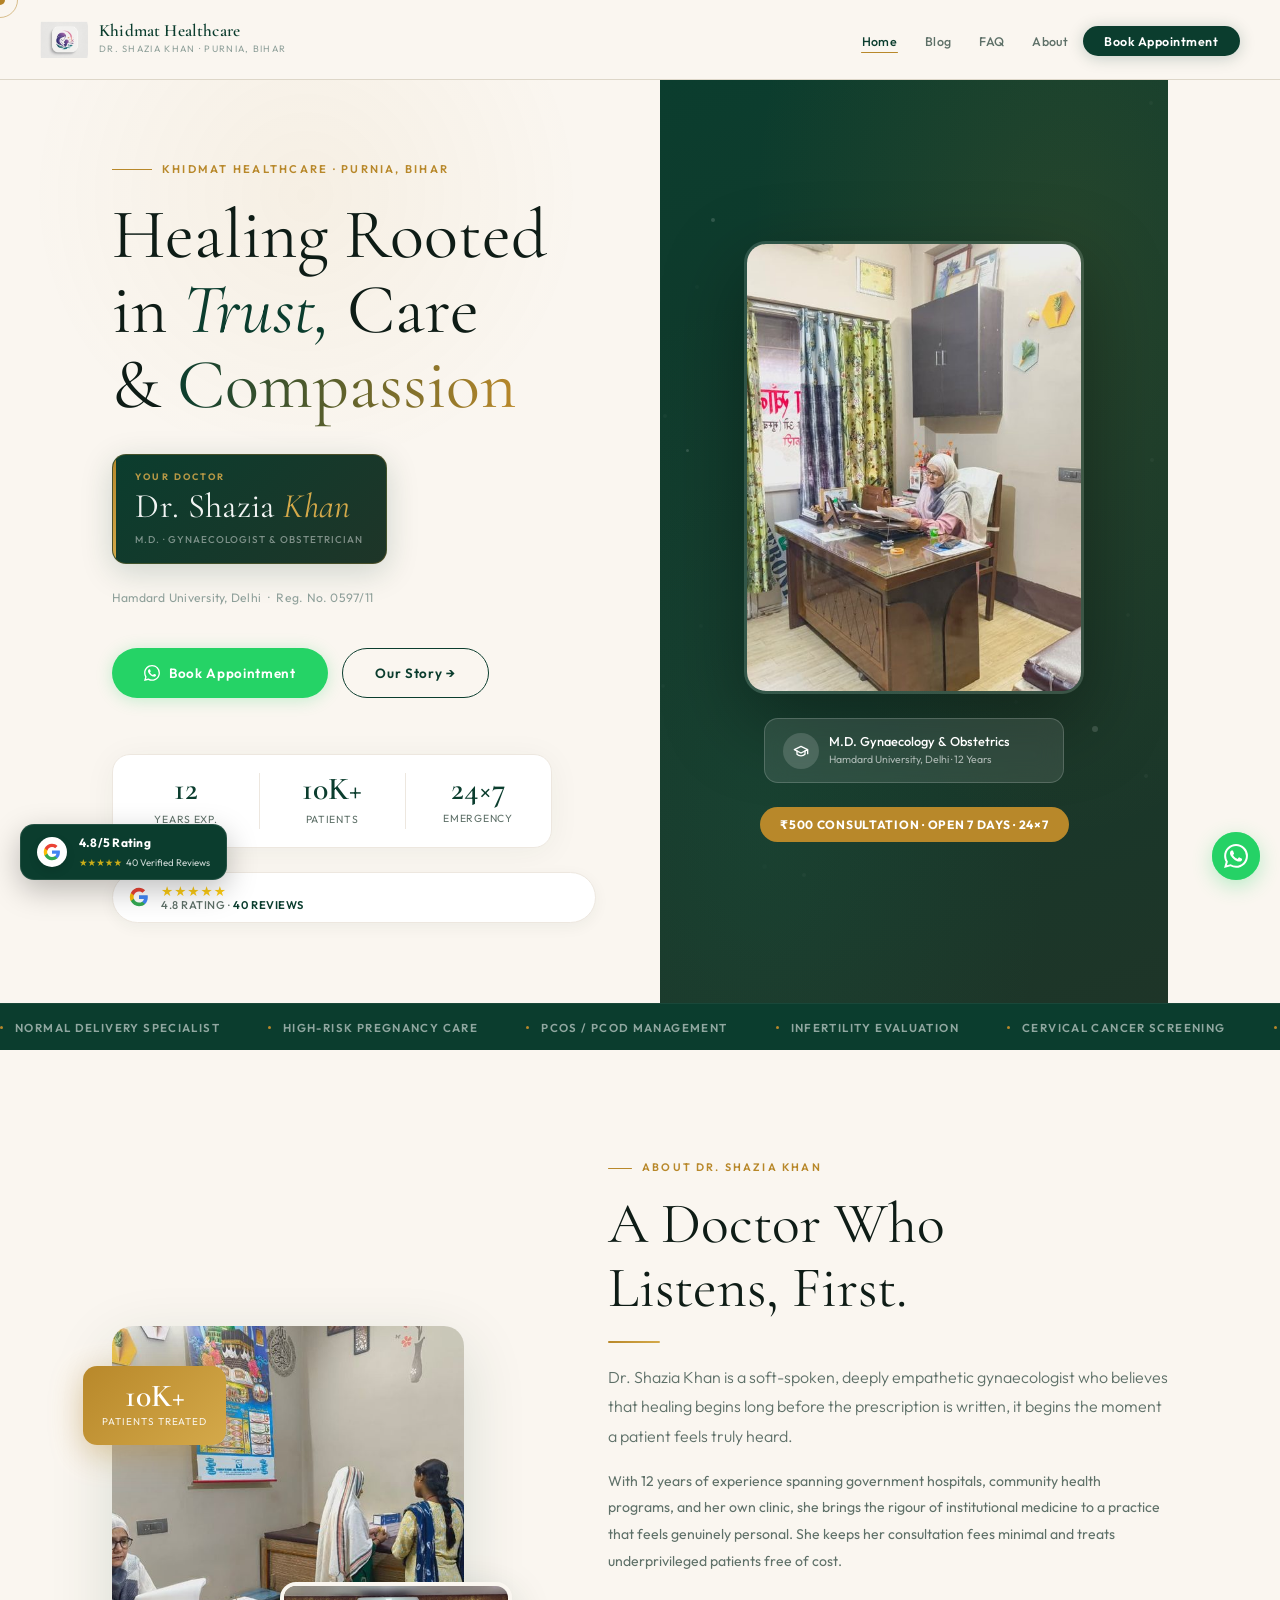
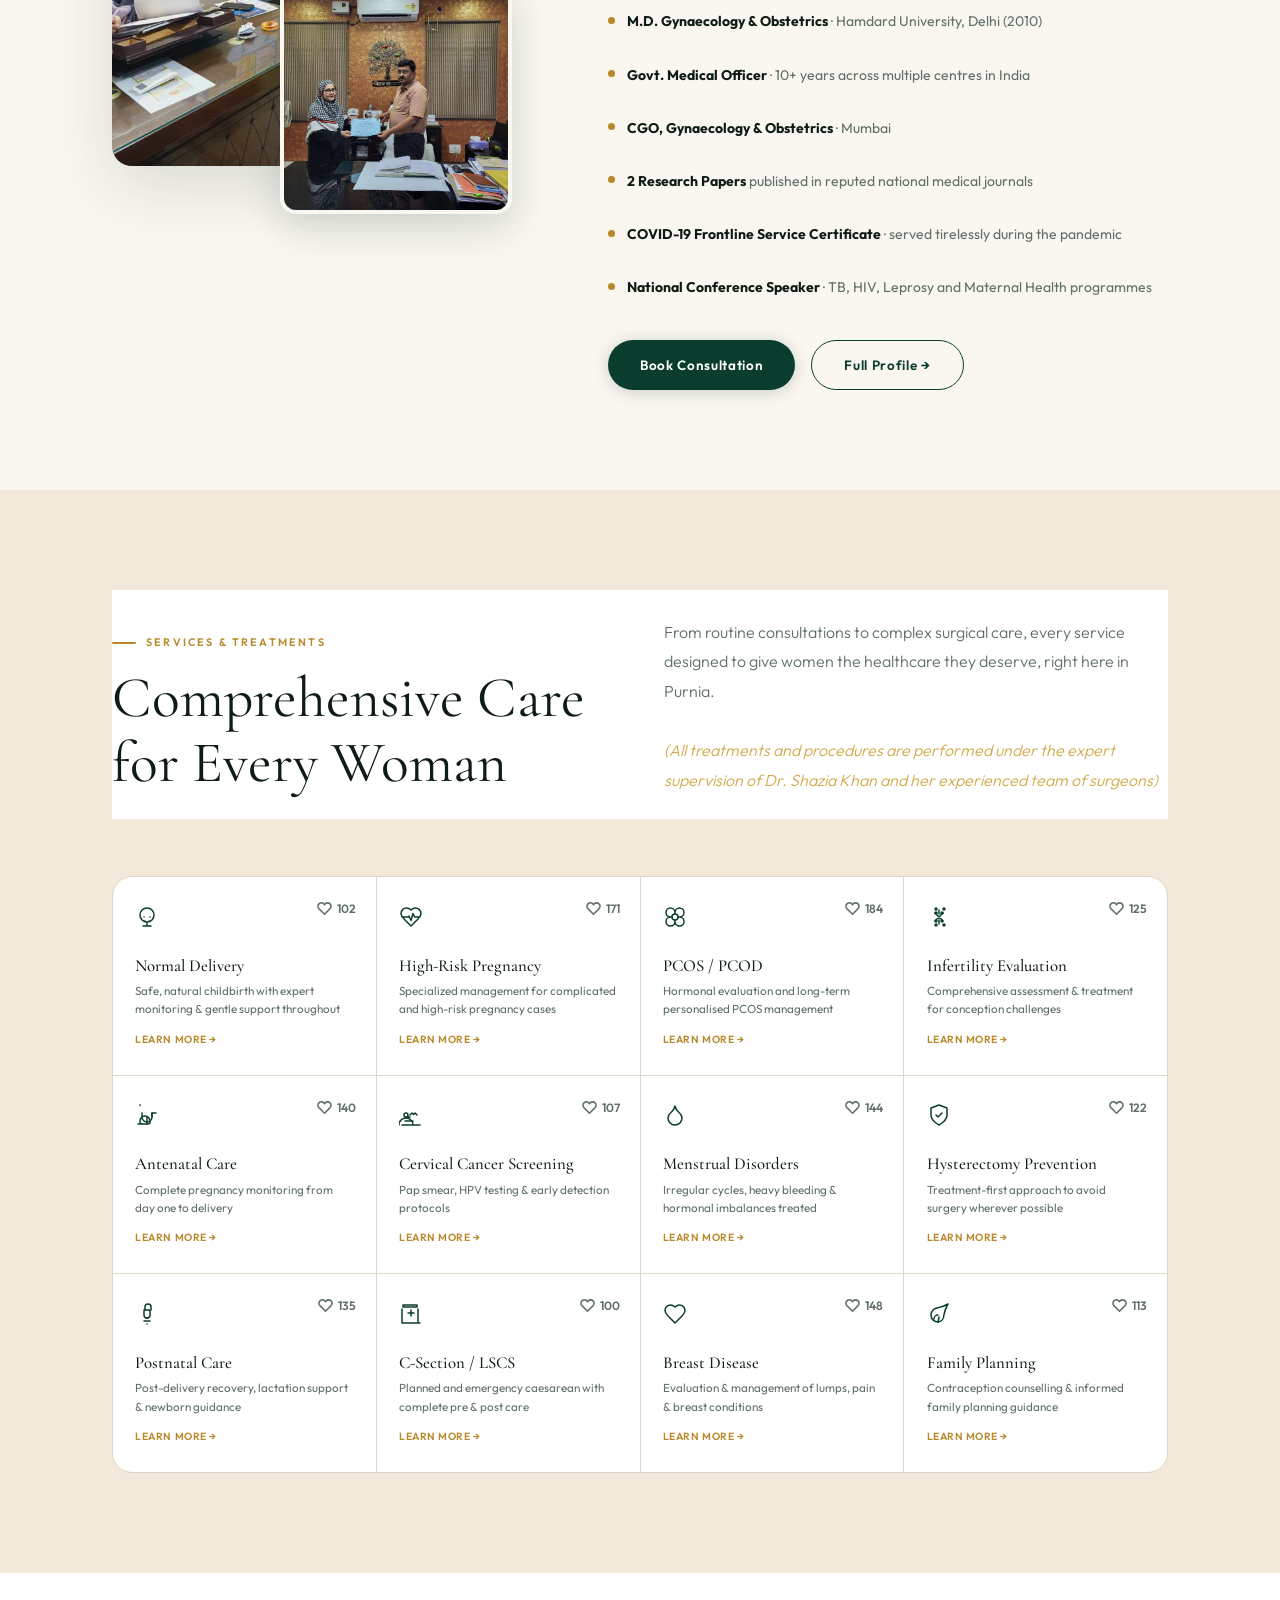
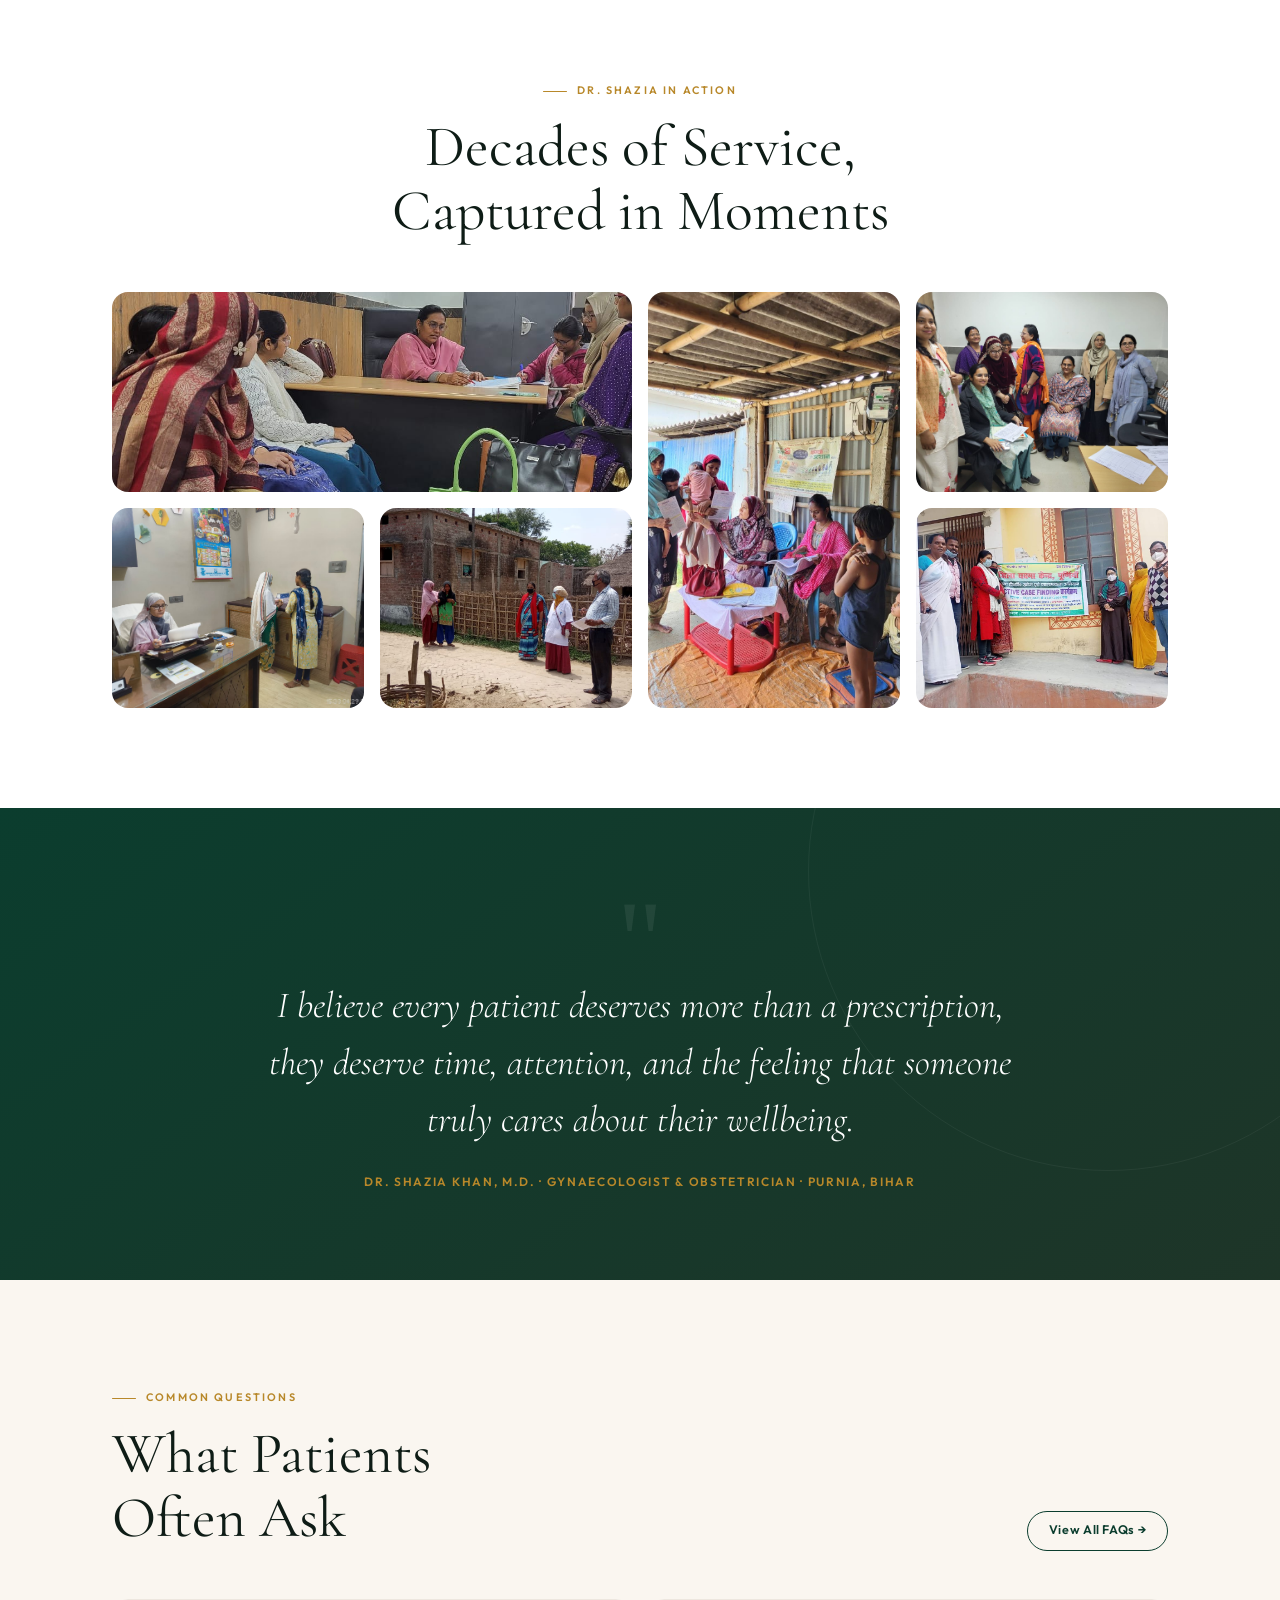
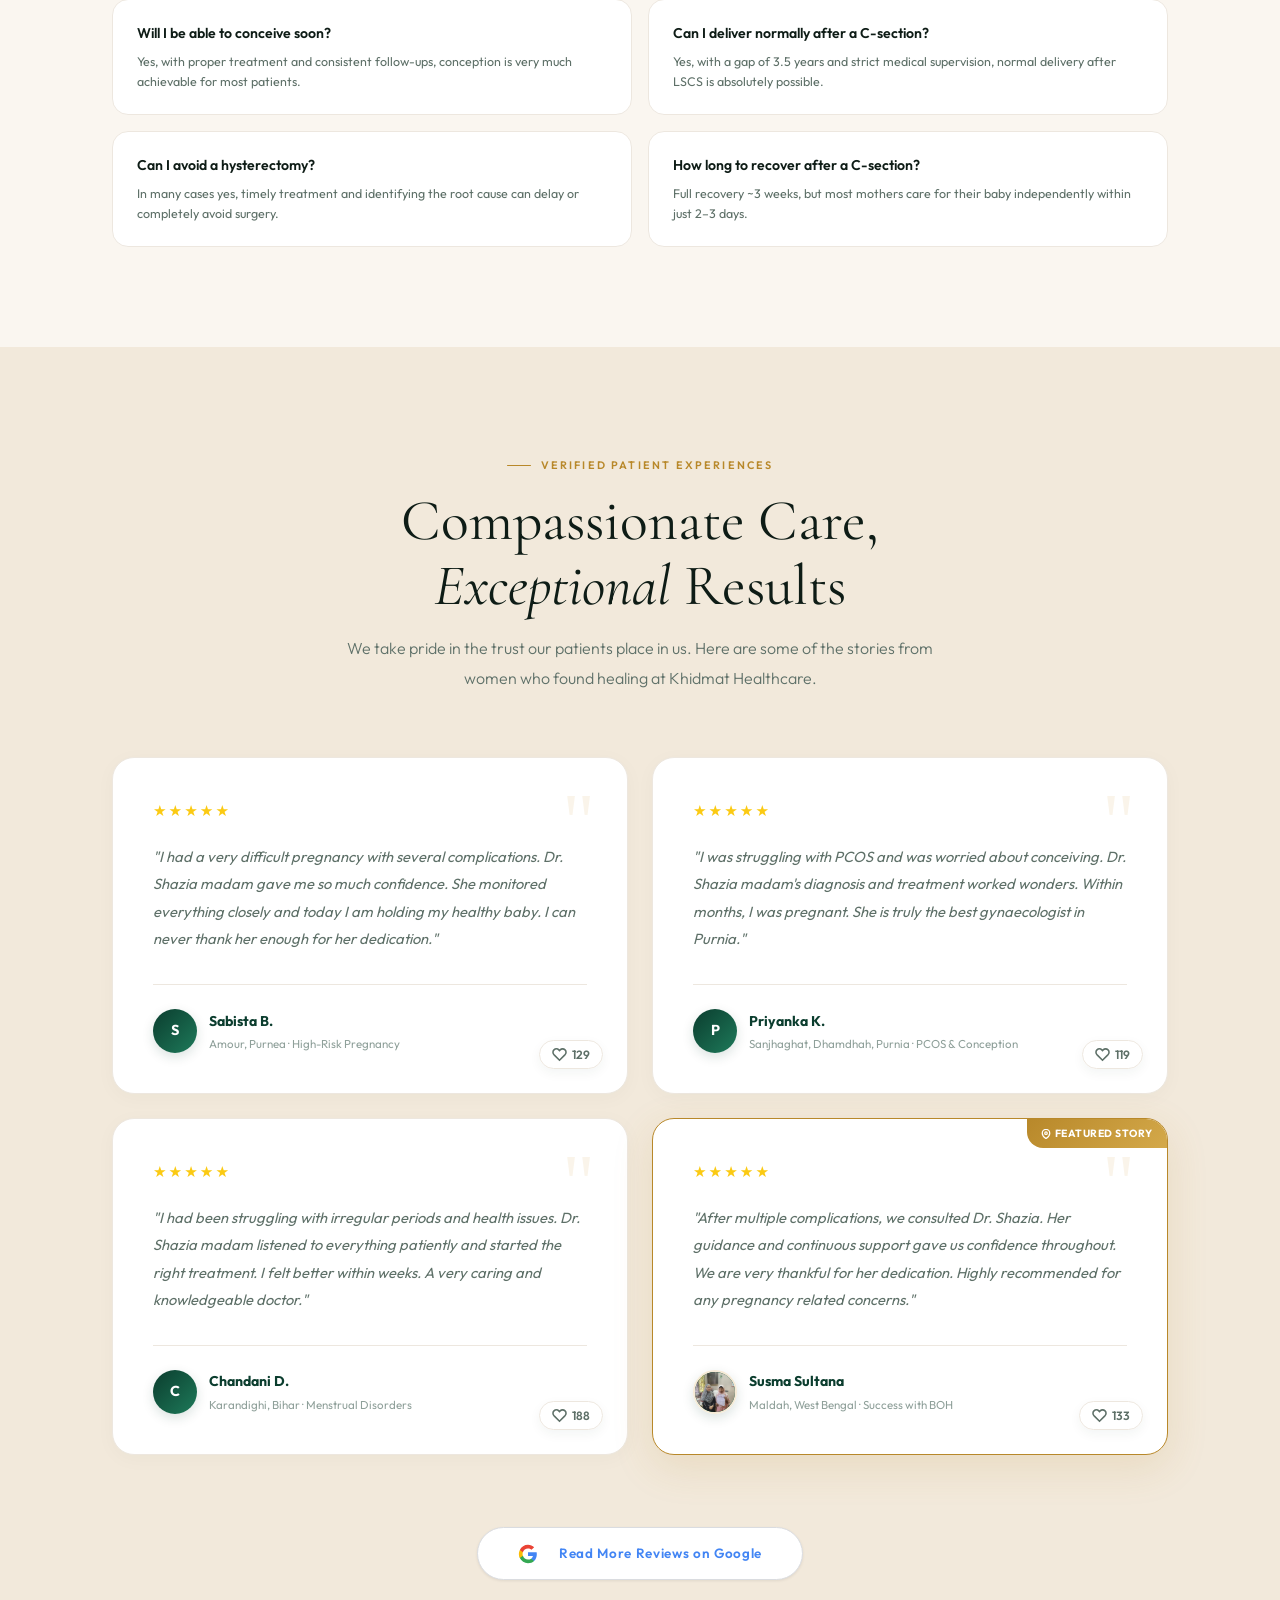
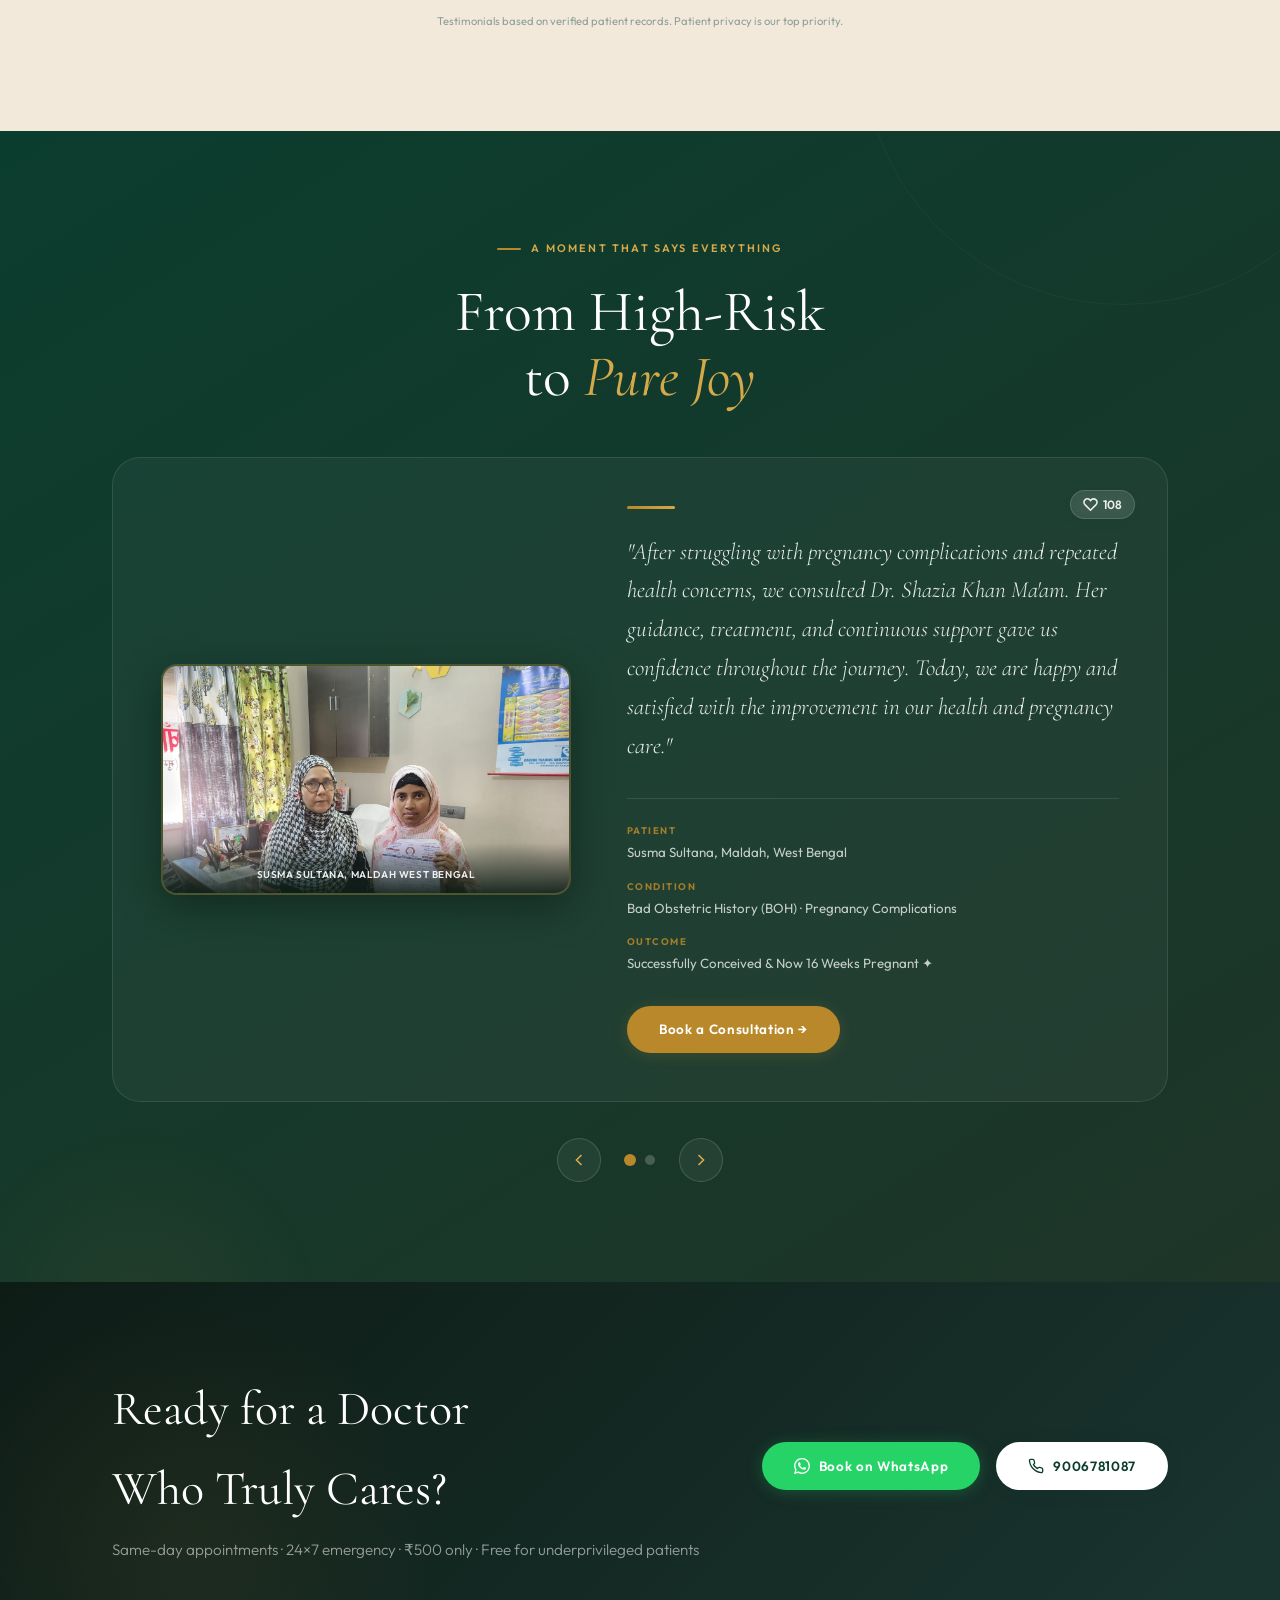
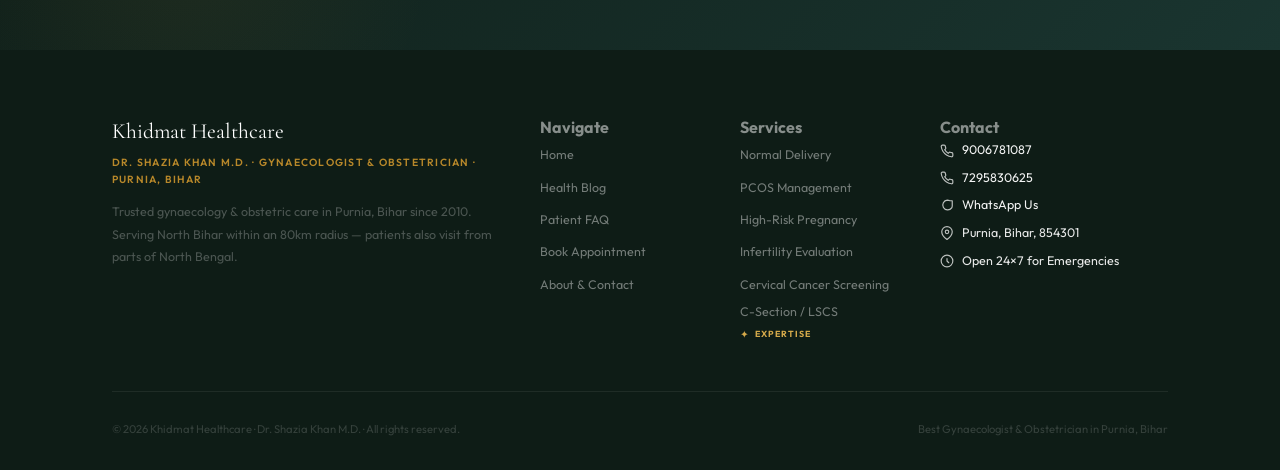
==== index.html @ 71b4266a "Bust cache: increment CSS/JS versions to v14/v5" ====
<!DOCTYPE html>
<html lang="en">
<head>
<!-- DEPLOY_TS: 2026-05-13_13:40 -->
<meta charset="UTF-8">
<meta name="viewport" content="width=device-width, initial-scale=1.0">

<!-- PRIMARY SEO -->
<title>Dr. Shazia Khan, Best Gynaecologist &amp; Obstetrician in Purnia, Bihar | Khidmat Healthcare</title>
<meta name="description" content="Dr. Shazia Khan M.D. is the top-rated Gynaecologist & Obstetrician in Purnia, serving patients across a 80km radius (Seemanchal, Katihar, Araria, Kishanganj, North Bengal). Expert in normal delivery, PCOS, high-risk pregnancy & infertility. ₹500 Consultation.">
<meta name="keywords" content="best gynaecologist Purnia, best gynaecologist in Purnia 80km radius, top gynaecologist near me, normal delivery doctor Purnia, obstetrician Purnia Bihar, PCOS doctor Purnia, high risk pregnancy doctor Bihar, Dr Shazia Khan, Khidmat Healthcare, gynaecologist Katihar, gynaecologist Araria, gynaecologist Kishanganj, gynaecologist North Bengal, gynaecologist Islampur, best maternity hospital Purnia">
<meta name="author" content="Dr. Shazia Khan, M.D.">
<meta name="robots" content="index, follow, max-snippet:-1, max-image-preview:large, max-video-preview:-1">
<meta name="language" content="English">
<meta name="revisit-after" content="7 days">
<meta name="theme-color" content="#0b3d2e">
<meta name="apple-mobile-web-app-capable" content="yes">
<meta name="apple-mobile-web-app-status-bar-style" content="black-translucent">
<meta name="geo.region" content="IN-BR">
<meta name="geo.placename" content="Purnea, Bihar, India">
<meta name="geo.position" content="25.7771;87.4753">
<meta name="ICBM" content="25.7771, 87.4753">

<!-- CANONICAL -->
<link rel="canonical" href="https://khidmat-clinic.vercel.app">

<!-- OPEN GRAPH -->
<meta property="og:type" content="website">
<meta property="og:url" content="https://khidmat-clinic.vercel.app">
<meta property="og:title" content="Dr. Shazia Khan, Best Gynaecologist in Purnia (Serving 80km Radius)">
<meta property="og:description" content="Trusted gynaecology & obstetric care in Purnia. Serving a 80km radius across Seemanchal and North Bengal. Expert in normal delivery, PCOS, high-risk pregnancy & infertility.">
<meta property="og:image" content="https://khidmat-clinic.vercel.app/assets/images/hero-doctor.jpeg">
<meta property="og:image:width" content="1200">
<meta property="og:image:height" content="630">
<meta property="og:image:alt" content="Dr. Shazia Khan, Gynaecologist at Khidmat Healthcare, Purnia Bihar">
<meta property="og:locale" content="en_IN">
<meta property="og:site_name" content="Khidmat Healthcare">

<!-- TWITTER CARD -->
<meta name="twitter:card" content="summary_large_image">
<meta name="twitter:title" content="Dr. Shazia Khan, Best Gynaecologist in Purnia (Serving 80km Radius)">
<meta name="twitter:description" content="Expert Gynaecologist &amp; Obstetrician serving Purnia &amp; West Bengal. Normal Delivery, PCOS, High-Risk Pregnancy &amp; Infertility. &#8377;500 only.">
<meta name="twitter:image" content="https://khidmat-clinic.vercel.app/assets/images/hero-doctor.jpeg">

<!-- SCHEMA MARKUP -->
<script type="application/ld+json">
{
  "@context": "https://schema.org",
  "@type": "Physician",
  "@id": "https://khidmat-clinic.vercel.app/#physician",
  "name": "Dr. Shazia Khan",
  "alternateName": "Khidmat Healthcare",
  "description": "Dr. Shazia Khan is a Gynaecologist and Obstetrician based in Purnia, Bihar with 12 years of experience. Specialist in normal delivery, PCOS, high-risk pregnancy, and infertility evaluation serving the Bihar region.",
  "url": "https://khidmat-clinic.vercel.app",
  "telephone": "+919006781087",
  "email": "shaziakhan.md@gmail.com",
  "image": "https://khidmat-clinic.vercel.app/dr-shazia-khan.jpg",
  "priceRange": "₹500",
  "currenciesAccepted": "INR",
  "paymentAccepted": "Cash",
  "openingHours": "Mo-Su 00:00-24:00",
  "medicalSpecialty": ["Obstetrics and Gynecology", "Maternal-Fetal Medicine"],
  "availableService": [
    {
      "@type": "MedicalService",
      "name": "Normal Delivery",
      "url": "https://khidmat-clinic.vercel.app/#svc-normal",
      "description": "Expert normal delivery services with high success rate and VBAC options."
    },
    {
      "@type": "MedicalService",
      "name": "High-Risk Pregnancy",
      "url": "https://khidmat-clinic.vercel.app/#svc-high-risk",
      "description": "Specialized management for hypertension, diabetes, and multiple pregnancies."
    },
    {
      "@type": "MedicalService",
      "name": "PCOS Management",
      "url": "https://khidmat-clinic.vercel.app/#svc-pcos",
      "description": "Hormonal evaluation and treatment for PCOS and PCOD."
    },
    {
      "@type": "MedicalService",
      "name": "Infertility Evaluation",
      "url": "https://khidmat-clinic.vercel.app/#svc-infertility",
      "description": "Diagnostic workup and follicular study for couples experiencing infertility."
    },
    {
      "@type": "MedicalService",
      "name": "Antenatal Care",
      "url": "https://khidmat-clinic.vercel.app/#svc-antenatal",
      "description": "Comprehensive pregnancy monitoring and screenings."
    },
    {
      "@type": "MedicalService",
      "name": "Cervical Cancer Screening",
      "url": "https://khidmat-clinic.vercel.app/#svc-cancer",
      "description": "Pap smear and HPV testing for early cancer detection."
    }
  ],
  "address": {
    "@type": "PostalAddress",
    "streetAddress": "Shiv Mandir Road, Line Bazar",
    "addressLocality": "Purnea",
    "addressRegion": "Bihar",
    "postalCode": "854301",
    "addressCountry": "IN"
  },
  "geo": {
    "@type": "GeoCoordinates",
    "latitude": "25.7771",
    "longitude": "87.4753"
  },
  "hasMap": "https://maps.app.goo.gl/JFm4qYXt7JNYdgiG6",
  "areaServed": {
    "@type": "GeoCircle",
    "geoMidpoint": {"@type":"GeoCoordinates","latitude":"25.7771","longitude":"87.4753"},
    "geoRadius": "80000"
  },
  "alumniOf": {
    "@type": "CollegeOrUniversity",
    "name": "Hamdard University",
    "address": {"@type":"PostalAddress","addressLocality":"Delhi","addressCountry":"IN"}
  },
  "knowsAbout": ["Gynaecology","Obstetrics","PCOS","Infertility","High-Risk Pregnancy","Normal Delivery","Menstrual Disorders"],
  "hasCredential": {
    "@type": "EducationalOccupationalCredential",
    "credentialCategory": "degree",
    "name": "M.D. Gynaecology & Obstetrics",
    "recognizedBy": {"@type":"Organization","name":"Hamdard University, Delhi"}
  },
  "sameAs": []
}
</script>

<!-- ═══ SCHEMA, LOCAL BUSINESS ═══ -->
<script type="application/ld+json">
{
  "@context": "https://schema.org",
  "@type": "MedicalClinic",
  "name": "Khidmat Healthcare",
  "url": "https://khidmat-clinic.vercel.app",
  "telephone": "+919006781087",
  "address": {
    "@type": "PostalAddress",
    "streetAddress": "Shiv Mandir Road, Line Bazar",
    "addressLocality": "Purnea",
    "addressRegion": "Bihar",
    "postalCode": "854301",
    "addressCountry": "IN"
  },
  "openingHoursSpecification": [{
    "@type": "OpeningHoursSpecification",
    "dayOfWeek": ["Monday","Tuesday","Wednesday","Thursday","Friday","Saturday","Sunday"],
    "opens": "00:00",
    "closes": "23:59"
  }],
  "priceRange": "₹500",
  "medicalSpecialty": "Obstetrics and Gynecology",
  "availableLanguage": ["Hindi","Urdu","English"]
}
</script>

<!-- ═══ SCHEMA, FAQ ═══ -->
<script type="application/ld+json">
{
  "@context": "https://schema.org",
  "@type": "FAQPage",
  "mainEntity": [
    {"@type":"Question","name":"Will I be able to conceive soon?","acceptedAnswer":{"@type":"Answer","text":"Yes, with proper treatment and regular follow-ups, conception is very much possible. Most patients see positive results with the right diagnostic approach and treatment plan."}},
    {"@type":"Question","name":"Can I deliver normally after a C-section (LSCS) in Purnia?","acceptedAnswer":{"@type":"Answer","text":"Yes, VBAC is possible with a gap of at least 3.5 years and under strict medical supervision where emergency C-section facilities are available."}},
    {"@type":"Question","name":"Can I avoid a hysterectomy?","acceptedAnswer":{"@type":"Answer","text":"In many cases, yes. With timely treatment and root-cause identification, a hysterectomy can often be delayed or completely avoided."}},
    {"@type":"Question","name":"How long is recovery after a C-section?","acceptedAnswer":{"@type":"Answer","text":"Full recovery takes approximately 3 weeks. Most mothers can stand independently and care for their baby within 2-3 days of the procedure."}},
    {"@type":"Question","name":"What is the consultation fee at Khidmat Healthcare Purnia?","acceptedAnswer":{"@type":"Answer","text":"The consultation fee is ₹500. Dr. Shazia Khan also treats underprivileged patients free of cost."}}
  ]
}
</script>

<!-- ═══ SCHEMA, BREADCRUMB ═══ -->
<script type="application/ld+json">
{
  "@context": "https://schema.org",
  "@type": "BreadcrumbList",
  "itemListElement": [
    {"@type":"ListItem","position":1,"name":"Home","item":"https://khidmat-clinic.vercel.app"},
    {"@type":"ListItem","position":2,"name":"About Dr. Shazia Khan","item":"https://khidmat-clinic.vercel.app/about"},
    {"@type":"ListItem","position":3,"name":"Book Appointment","item":"https://khidmat-clinic.vercel.app/appointment"}
  ]
}
</script>

<link rel="preconnect" href="https://fonts.googleapis.com">
<link rel="preconnect" href="https://fonts.gstatic.com" crossorigin>
<link href="https://fonts.googleapis.com/css2?family=Cormorant+Garamond:ital,wght@0,300;0,400;0,500;0,600;0,700;1,300;1,400;1,500&family=Outfit:wght@300;400;500;600&display=swap" rel="stylesheet">

<link rel="stylesheet" href="assets/css/style.css?v=14">
</head>
<body>

<!-- CUSTOM CURSOR -->
<div class="cursor" id="cursor"></div>
<div class="cursor-ring" id="cursorRing"></div>
<div class="page-transition-overlay" id="overlay">
  <div class="transition-content">
    <img src="./assets/images/logo.jpeg" alt="Khidmat Healthcare" class="transition-logo">
    <div class="transition-loader"></div>
  </div>
</div>

<!-- WA FAB -->
<a href="https://wa.me/919006781087?text=Hello%20Dr.%20Shazia%2C%20I%20would%20like%20to%20book%20an%20appointment." target="_blank" class="wa-fab" aria-label="Book a Gynaecology appointment on WhatsApp with Dr. Shazia Khan">
<svg viewBox="0 0 24 24"><path d="M17.472 14.382c-.297-.149-1.758-.867-2.03-.967-.273-.099-.471-.148-.67.15-.197.297-.767.966-.94 1.164-.173.199-.347.223-.644.075-.297-.15-1.255-.463-2.39-1.475-.883-.788-1.48-1.761-1.653-2.059-.173-.297-.018-.458.13-.606.134-.133.298-.347.446-.52.149-.174.198-.298.298-.497.099-.198.05-.371-.025-.52-.075-.149-.669-1.612-.916-2.207-.242-.579-.487-.5-.669-.51-.173-.008-.371-.01-.57-.01-.198 0-.52.074-.792.372-.272.297-1.04 1.016-1.04 2.479 0 1.462 1.065 2.875 1.213 3.074.149.198 2.096 3.2 5.077 4.487.709.306 1.262.489 1.694.625.712.227 1.36.195 1.871.118.571-.085 1.758-.719 2.006-1.413.248-.694.248-1.289.173-1.413-.074-.124-.272-.198-.57-.347m-5.421 7.403h-.004a9.87 9.87 0 01-5.031-1.378l-.361-.214-3.741.982.998-3.648-.235-.374a9.86 9.86 0 01-1.51-5.26c.001-5.45 4.436-9.884 9.888-9.884 2.64 0 5.122 1.03 6.988 2.898a9.825 9.825 0 012.893 6.994c-.003 5.45-4.437 9.884-9.885 9.884m8.413-18.297A11.815 11.815 0 0012.05 0C5.495 0 .16 5.335.157 11.892c0 2.096.547 4.142 1.588 5.945L.057 24l6.305-1.654a11.882 11.882 0 005.683 1.448h.005c6.554 0 11.89-5.335 11.893-11.893a11.821 11.821 0 00-3.48-8.413z"/></svg>
</a>

<!-- NAV -->
<nav class="nav" id="nav" role="navigation" aria-label="Main navigation">
  <div class="nav-brand" onclick="go('home')" aria-label="Khidmat Healthcare Home, Best Gynaecologist in Purnia">
    <img src="./assets/images/logo.jpeg" alt="Khidmat Healthcare Logo, Dr. Shazia Khan Clinic Purnia" class="nav-logo-img">
    <div>
      <div class="nav-brand-main">Khidmat Healthcare</div>
      <div class="nav-brand-sub">Dr. Shazia Khan &middot; Purnia, Bihar</div>
    </div>
  </div>
  <ul class="nav-links" role="list">
    <li><a onclick="go('home')" id="nl-home" class="active" aria-current="page">Home</a></li>
    <li><a onclick="go('blogs')" id="nl-blogs">Blog</a></li>
    <li><a onclick="go('faq')" id="nl-faq">FAQ</a></li>
    <li><a onclick="go('contact')" id="nl-contact">About</a></li>
    <li><a onclick="go('appointment')" id="nl-appointment" class="nav-book">Book Appointment</a></li>
  </ul>
  <div class="nav-ham" onclick="toggleMob()" aria-label="Toggle mobile menu" role="button"><span></span><span></span><span></span></div>
</nav>
<div class="mob-menu" id="mobMenu" role="navigation" aria-label="Mobile navigation">
  <a onclick="go('home');toggleMob()">Home</a>
  <a onclick="go('blogs');toggleMob()">Health Blog</a>
  <a onclick="go('faq');toggleMob()">FAQ</a>
  <a onclick="go('contact');toggleMob()">About &amp; Contact</a>
  <a onclick="go('appointment');toggleMob()" class="mob-cta">Book Appointment</a>
</div>

<!-- HERO SECTION -->
<div class="page active" id="page-home"><div class="pb">

<section aria-label="Hero, Dr. Shazia Khan Gynaecologist Purnia">
<div class="wrap">
<div class="hero">
  <div class="hero-left">
    <div class="hero-pre reveal"><div class="hero-pre-line"></div><div class="hero-pre-txt">Khidmat Healthcare · Purnia, Bihar</div></div>
    <h1 class="hero-title reveal d1s">
      Healing Rooted<br>in <em>Trust,</em> Care<br>&amp; <span class="shimmer-text">Compassion</span>
    </h1>
    <!-- DOCTOR NAME IDENTITY CARD -->
    <div class="hero-name-block reveal d2s">
      <div class="hero-name-card">
        <div class="hero-name-label">Your Doctor</div>
        <div class="hero-name-display">Dr. Shazia <em>Khan</em></div>
        <div class="hero-name-md">M.D. &middot; Gynaecologist &amp; Obstetrician</div>
      </div>
    </div>

    <div class="hero-qual reveal d3s">Hamdard University, Delhi &nbsp;&middot;&nbsp; Reg. No. 0597/11</div>
    <div class="hero-actions reveal d3s">
      <a href="https://wa.me/919006781087?text=Hello%20Dr.%20Shazia%2C%20I%20would%20like%20to%20book%20an%20appointment." target="_blank" class="btn btn-wa" onclick="ripple(event,this)" aria-label="Book appointment via WhatsApp">
        <svg width="16" height="16" viewBox="0 0 24 24" fill="white" aria-hidden="true"><path d="M17.472 14.382c-.297-.149-1.758-.867-2.03-.967-.273-.099-.471-.148-.67.15-.197.297-.767.966-.94 1.164-.173.199-.347.223-.644.075-.297-.15-1.255-.463-2.39-1.475-.883-.788-1.48-1.761-1.653-2.059-.173-.297-.018-.458.13-.606.134-.133.298-.347.446-.52.149-.174.198-.298.298-.497.099-.198.05-.371-.025-.52-.075-.149-.669-1.612-.916-2.207-.242-.579-.487-.5-.669-.51-.173-.008-.371-.01-.57-.01-.198 0-.52.074-.792.372-.272.297-1.04 1.016-1.04 2.479 0 1.462 1.065 2.875 1.213 3.074.149.198 2.096 3.2 5.077 4.487.709.306 1.262.489 1.694.625.712.227 1.36.195 1.871.118.571-.085 1.758-.719 2.006-1.413.248-.694.248-1.289.173-1.413-.074-.124-.272-.198-.57-.347m-5.421 7.403h-.004a9.87 9.87 0 01-5.031-1.378l-.361-.214-3.741.982.998-3.648-.235-.374a9.86 9.86 0 01-1.51-5.26c.001-5.45 4.436-9.884 9.888-9.884 2.64 0 5.122 1.03 6.988 2.898a9.825 9.825 0 012.893 6.994c-.003 5.45-4.437 9.884-9.885 9.884m8.413-18.297A11.815 11.815 0 0012.05 0C5.495 0 .16 5.335.157 11.892c0 2.096.547 4.142 1.588 5.945L.057 24l6.305-1.654a11.882 11.882 0 005.683 1.448h.005c6.554 0 11.89-5.335 11.893-11.893a11.821 11.821 0 00-3.48-8.413z"/></svg>
        Book Appointment
      </a>
      <a onclick="go('contact')" class="btn btn-ghost" onclick="ripple(event,this)">Our Story →</a>
    </div>
    <div class="hero-stats reveal d4s" aria-label="Key statistics">
      <div class="hstat"><div class="hstat-n count-up" data-target="12">0</div><div class="hstat-l">Years Exp.</div></div>
      <div class="hstat"><div class="hstat-n count-up" data-target="10000">0</div><div class="hstat-l">Patients</div></div>
      <div class="hstat"><div class="hstat-n">24×7</div><div class="hstat-l">Emergency</div></div>
    </div>
    
    <!-- Google Reviews Badge -->
    <a href="https://g.page/r/CUiC60PP7d3_EBM/review" target="_blank" class="google-badge reveal d5s" title="Read our Google Reviews">
      <div class="gb-logo">
        <svg viewBox="0 0 24 24" width="20" height="20">
          <path d="M22.56 12.25c0-.78-.07-1.53-.2-2.25H12v4.26h5.92c-.26 1.37-1.04 2.53-2.21 3.31v2.77h3.57c2.08-1.92 3.28-4.74 3.28-8.09z" fill="#4285F4"/>
          <path d="M12 23c2.97 0 5.46-.98 7.28-2.66l-3.57-2.77c-.98.66-2.23 1.06-3.71 1.06-2.86 0-5.29-1.93-6.16-4.53H2.18v2.84C3.99 20.53 7.7 23 12 23z" fill="#34A853"/>
          <path d="M5.84 14.09c-.22-.66-.35-1.36-.35-2.09s.13-1.43.35-2.09V7.07H2.18C1.43 8.55 1 10.22 1 12s.43 3.45 1.18 4.93l3.66-2.84z" fill="#FBBC05"/>
          <path d="M12 5.38c1.62 0 3.06.56 4.21 1.66l3.15-3.15C17.45 2.09 14.97 1 12 1 7.7 1 3.99 3.47 2.18 7.07l3.66 2.84c.87-2.6 3.3-4.53 6.16-4.53z" fill="#EA4335"/>
        </svg>
      </div>
      <div class="gb-content">
        <div class="gb-stars">★★★★★</div>
        <div class="gb-text">4.8 Rating &middot; <span class="gb-count">40 Reviews</span></div>
      </div>
    </a>
  </div>
  <div class="hero-right" aria-hidden="true">
    <div class="hero-right-deco"></div>
    <!-- floating particles -->
    <div class="particle" style="top:15%;left:10%;--dur2:5s;"></div>
    <div class="particle" style="top:70%;left:85%;--dur2:7s;width:6px;height:6px;"></div>
    <div class="particle" style="top:40%;left:5%;--dur2:9s;width:3px;height:3px;"></div>
    <div class="particle" style="top:85%;left:20%;--dur2:6s;width:5px;height:5px;opacity:.1;"></div>
    <div class="hero-right-content">
      <div class="hero-photo">
        <img src="assets/images/hero-doctor.jpeg" alt="Dr. Shazia Khan, Leading Gynaecologist and Obstetrician in Purnia Bihar providing expert maternity care" loading="eager" fetchpriority="high">
      </div>
      <div class="hero-pill">
        <div class="hero-pill-icon">
          <svg width="16" height="16" viewBox="0 0 24 24" fill="none" stroke="currentColor" stroke-width="2" stroke-linecap="round" stroke-linejoin="round"><path d="M22 10v6M2 10l10-5 10 5-10 5z"/><path d="M6 12v5c3 3 9 3 12 0v-5"/></svg>
        </div>
        <div><div class="hero-pill-t">M.D. Gynaecology &amp; Obstetrics</div><div class="hero-pill-s">Hamdard University, Delhi &middot; 12 Years</div></div>
      </div>
      <div class="hero-gold-tag">&#8377;500 Consultation &middot; Open 7 Days &middot; 24&#215;7</div>
    </div>
  </div>
</div>
</div>
</section>

<!-- MARQUEE -->
<div class="marquee-wrap" aria-label="Services offered" aria-hidden="true">
<div class="marquee-inner">
  <div class="marquee-track">
    <span class="mq-item"><span class="mq-dot"></span>Normal Delivery Specialist</span>
    <span class="mq-item"><span class="mq-dot"></span>High-Risk Pregnancy Care</span>
    <span class="mq-item"><span class="mq-dot"></span>PCOS / PCOD Management</span>
    <span class="mq-item"><span class="mq-dot"></span>Infertility Evaluation</span>
    <span class="mq-item"><span class="mq-dot"></span>Cervical Cancer Screening</span>
    <span class="mq-item"><span class="mq-dot"></span>24×7 Emergency Available</span>
    <span class="mq-item"><span class="mq-dot"></span>Teleconsultation Available</span>
    <span class="mq-item"><span class="mq-dot"></span>Govt. Medical Officer, 10 Years</span>
    <span class="mq-item"><span class="mq-dot"></span>Normal Delivery Specialist</span>
    <span class="mq-item"><span class="mq-dot"></span>High-Risk Pregnancy Care</span>
    <span class="mq-item"><span class="mq-dot"></span>PCOS / PCOD Management</span>
    <span class="mq-item"><span class="mq-dot"></span>Infertility Evaluation</span>
    <span class="mq-item"><span class="mq-dot"></span>Cervical Cancer Screening</span>
    <span class="mq-item"><span class="mq-dot"></span>24×7 Emergency Available</span>
    <span class="mq-item"><span class="mq-dot"></span>Teleconsultation Available</span>
    <span class="mq-item"><span class="mq-dot"></span>Govt. Medical Officer, 10 Years</span>
  </div>
</div>
</div>

<!-- ABOUT -->
<section class="sec" aria-labelledby="about-h2">
<div class="wrap">
<div class="about-grid">
  <div class="img-stack">
    <div class="img-stack-main reveal-left">
      <img src="assets/images/desk-consultation.jpeg" alt="Dr. Shazia Khan M.D. consulting a patient at her Gynaecology Clinic in Purnia Bihar" loading="lazy">
    </div>
    <div class="img-stack-accent reveal-scale d2s">
      <img src="assets/images/conference-presentation.jpeg" alt="Dr. Shazia Khan presenting at a national medical conference" loading="lazy" style="object-position:center top;">
    </div>
    <div class="about-badge reveal d3s">
      <div class="badge-n">10K+</div>
      <div class="badge-l">Patients Treated</div>
    </div>
  </div>
  <div>
    <div class="eyebrow reveal">About Dr. Shazia Khan</div>
    <h2 id="about-h2" class="d2 reveal d1s">A Doctor Who<br>Listens, First.</h2>
    <div class="rule reveal d2s"></div>
    <p class="lead reveal d2s" style="margin-bottom:1rem;">Dr. Shazia Khan is a soft-spoken, deeply empathetic gynaecologist who believes that healing begins long before the prescription is written, it begins the moment a patient feels truly heard.</p>
    <p style="font-size:.88rem;color:var(--muted);line-height:1.9;margin-bottom:1.75rem;" class="reveal d3s">With 12 years of experience spanning government hospitals, community health programs, and her own clinic, she brings the rigour of institutional medicine to a practice that feels genuinely personal. She keeps her consultation fees minimal and treats underprivileged patients free of cost.</p>
    <div class="creds">
      <div class="cred reveal d1s"><div class="cred-dot"></div><div><strong>M.D. Gynaecology &amp; Obstetrics</strong> &middot; Hamdard University, Delhi (2010)</div></div>
      <div class="cred reveal d2s"><div class="cred-dot"></div><div><strong>Govt. Medical Officer</strong> &middot; 10+ years across multiple centres in India</div></div>
      <div class="cred reveal d3s"><div class="cred-dot"></div><div><strong>CGO, Gynaecology &amp; Obstetrics</strong> &middot; Mumbai</div></div>
      <div class="cred reveal d4s"><div class="cred-dot"></div><div><strong>2 Research Papers</strong> published in reputed national medical journals</div></div>
      <div class="cred reveal d5s"><div class="cred-dot"></div><div><strong>COVID-19 Frontline Service Certificate</strong> &middot; served tirelessly during the pandemic</div></div>
      <div class="cred reveal d6s"><div class="cred-dot"></div><div><strong>National Conference Speaker</strong> &middot; TB, HIV, Leprosy and Maternal Health programmes</div></div>
    </div>
    <div style="margin-top:2rem;display:flex;gap:1rem;flex-wrap:wrap;" class="reveal d4s">
      <a onclick="go('appointment')" class="btn btn-primary" onclick="ripple(event,this)">Book Consultation</a>
      <a onclick="go('contact')" class="btn btn-ghost">Full Profile →</a>
    </div>
  </div>
</div>
</div>
</section>

<!-- SERVICES -->
<section class="sec svc-bg" aria-labelledby="svc-h2">
<div class="wrap">
<div class="svc-header">
  <div>
    <div class="eyebrow reveal">Services &amp; Treatments</div>
    <h2 id="svc-h2" class="d2 reveal d1s">Comprehensive Care<br>for Every Woman</h2>
  </div>
  <p class="lead reveal d2s">From routine consultations to complex surgical care, every service designed to give women the healthcare they deserve, right here in Purnia.<br><br><span style="color:var(--gold-lt); font-style:italic;">(All treatments and procedures are performed under the expert supervision of Dr. Shazia Khan and her experienced team of surgeons)</span></p>
</div>
<div class="svc-grid-container">
<div class="svc-grid" role="list">
  <div class="svc-card reveal d1s" role="listitem" onclick="go('svc-normal')">
    <span class="svc-icon" aria-hidden="true"><svg><path d="M9 12h.01M15 12h.01M10 16c.5 1 1.5 1.5 2 1.5s1.5-.5 2-1.5M19 10c0 3.87-3.13 7-7 7s-7-3.13-7-7 3.13-7 7-7 7 3.13 7 7zM12 17v4M8 21h8"/></svg></span>
    <div class="svc-name">Normal Delivery</div>
    <div class="svc-desc">Safe, natural childbirth with expert monitoring & gentle support throughout</div>
    <div class="svc-read" style="font-size:.65rem; color:var(--gold); margin-top:.75rem; font-weight:600; text-transform:uppercase; letter-spacing:.05em;">Learn More →</div>
  </div>
  <div class="svc-card reveal d2s" role="listitem" onclick="go('svc-high-risk')">
    <span class="svc-icon" aria-hidden="true"><svg><path d="M19 14c1.49-1.46 3-3.21 3-5.5A5.5 5.5 0 0 0 16.5 3c-1.76 0-3 .5-4.5 2-1.5-1.5-2.74-2-4.5-2A5.5 5.5 0 0 0 2 8.5c0 2.3 1.5 4.05 3 5.5l7 7Z"/><path d="M3.22 12H9.5l.5-1 2 4.5 2-7 1.5 3.5h5.27"/></svg></span>
    <div class="svc-name">High-Risk Pregnancy</div>
    <div class="svc-desc">Specialized management for complicated and high-risk pregnancy cases</div>
    <div class="svc-read" style="font-size:.65rem; color:var(--gold); margin-top:.75rem; font-weight:600; text-transform:uppercase; letter-spacing:.05em;">Learn More →</div>
  </div>
  <div class="svc-card reveal d3s" role="listitem" onclick="go('svc-pcos')">
    <span class="svc-icon" aria-hidden="true"><svg><circle cx="12" cy="12" r="3"/><path d="M12 16.5A4.5 4.5 0 1 1 7.5 12 4.5 4.5 0 1 1 12 7.5a4.5 4.5 0 1 1 4.5 4.5 4.5 4.5 0 1 1-4.5 4.5M12 7.5V9M12 15v1.5M16.5 12H15M9 12H7.5"/></svg></span>
    <div class="svc-name">PCOS / PCOD</div>
    <div class="svc-desc">Hormonal evaluation and long-term personalised PCOS management</div>
    <div class="svc-read" style="font-size:.65rem; color:var(--gold); margin-top:.75rem; font-weight:600; text-transform:uppercase; letter-spacing:.05em;">Learn More →</div>
  </div>
  <div class="svc-card reveal d4s" role="listitem" onclick="go('svc-infertility')">
    <span class="svc-icon" aria-hidden="true"><svg><path d="m8 8 8 8M12 5v4M12 15v4M16 8l-8 8"/><circle cx="9" cy="4" r="1"/><circle cx="17" cy="20" r="1"/><circle cx="17" cy="4" r="1"/><circle cx="9" cy="20" r="1"/><circle cx="15" cy="8" r="1"/><circle cx="9" cy="16" r="1"/><circle cx="15" cy="16" r="1"/><circle cx="9" cy="8" r="1"/></svg></span>
    <div class="svc-name">Infertility Evaluation</div>
    <div class="svc-desc">Comprehensive assessment & treatment for conception challenges</div>
    <div class="svc-read" style="font-size:.65rem; color:var(--gold); margin-top:.75rem; font-weight:600; text-transform:uppercase; letter-spacing:.05em;">Learn More →</div>
  </div>
  <div class="svc-card reveal d1s" role="listitem" onclick="go('svc-antenatal')">
    <span class="svc-icon" aria-hidden="true"><svg><path d="M4.8 2.3A.3.3 0 1 0 5 2a.3.3 0 0 0-.2.3Z"/><path d="M3 21h10a2 2 0 0 0 2-2v-1a5 5 0 0 0-10 0v1a2 2 0 0 0 2 2Z"/><path d="M7 10v4a5 5 0 0 0 10 0v-4"/><path d="M12 14v7M21 10h-4v4"/></svg></span>
    <div class="svc-name">Antenatal Care</div>
    <div class="svc-desc">Complete pregnancy monitoring from day one to delivery</div>
    <div class="svc-read" style="font-size:.65rem; color:var(--gold); margin-top:.75rem; font-weight:600; text-transform:uppercase; letter-spacing:.05em;">Learn More →</div>
  </div>
  <div class="svc-card reveal d2s" role="listitem" onclick="go('svc-cancer')">
    <span class="svc-icon" aria-hidden="true"><svg><path d="M6 18h8M3 22h18M14 22a7 7 0 1 0-14 0M9 14h2M9 12a2 2 0 1 0-4 0 2 2 0 0 0 4 0ZM11 12l2-2 1.5 1.5L16 10l2 2"/></svg></span>
    <div class="svc-name">Cervical Cancer Screening</div>
    <div class="svc-desc">Pap smear, HPV testing & early detection protocols</div>
    <div class="svc-read" style="font-size:.65rem; color:var(--gold); margin-top:.75rem; font-weight:600; text-transform:uppercase; letter-spacing:.05em;">Learn More →</div>
  </div>
  <div class="svc-card reveal d3s" role="listitem" onclick="go('svc-menstrual')">
    <span class="svc-icon" aria-hidden="true"><svg><path d="M12 22a7 7 0 0 0 7-7c0-2-1-3.9-3-5.5s-3.5-4-4-6.5c-.5 2.5-2 4.9-4 6.5s-3 3.5-3 5.5a7 7 0 0 0 7 7Z"/></svg></span>
    <div class="svc-name">Menstrual Disorders</div>
    <div class="svc-desc">Irregular cycles, heavy bleeding & hormonal imbalances treated</div>
    <div class="svc-read" style="font-size:.65rem; color:var(--gold); margin-top:.75rem; font-weight:600; text-transform:uppercase; letter-spacing:.05em;">Learn More →</div>
  </div>
  <div class="svc-card reveal d4s" role="listitem" onclick="go('svc-hysterectomy')">
    <span class="svc-icon" aria-hidden="true"><svg><path d="M12 22s8-4 8-10V5l-8-3-8 3v7c0 6 8 10 8 10Z"/><path d="m9 12 2 2 4-4"/></svg></span>
    <div class="svc-name">Hysterectomy Prevention</div>
    <div class="svc-desc">Treatment-first approach to avoid surgery wherever possible</div>
    <div class="svc-read" style="font-size:.65rem; color:var(--gold); margin-top:.75rem; font-weight:600; text-transform:uppercase; letter-spacing:.05em;">Learn More →</div>
  </div>
  <div class="svc-card reveal d1s" role="listitem" onclick="go('svc-postnatal')">
    <span class="svc-icon" aria-hidden="true"><svg><path d="M9 13a3 3 0 0 0 6 0V8H9v5Z"/><path d="M10 8V5c0-1.7 1.3-3 3-3s3 1.3 3 3v3"/><path d="M11 16h2M12 22h.01M9 19h6"/></svg></span>
    <div class="svc-name">Postnatal Care</div>
    <div class="svc-desc">Post-delivery recovery, lactation support & newborn guidance</div>
    <div class="svc-read" style="font-size:.65rem; color:var(--gold); margin-top:.75rem; font-weight:600; text-transform:uppercase; letter-spacing:.05em;">Learn More →</div>
  </div>
  <div class="svc-card reveal d2s" role="listitem" onclick="go('svc-csection')">
    <span class="svc-icon" aria-hidden="true"><svg><path d="M3 21h18M3 7v14M19 7v14M4 5h14V3H4v2ZM9 11h6M12 8v6"/></svg></span>
    <div class="svc-name">C-Section / LSCS</div>
    <div class="svc-desc">Planned and emergency caesarean with complete pre & post care</div>
    <div class="svc-read" style="font-size:.65rem; color:var(--gold); margin-top:.75rem; font-weight:600; text-transform:uppercase; letter-spacing:.05em;">Learn More →</div>
  </div>
  <div class="svc-card reveal d3s" role="listitem" onclick="go('svc-breast')">
    <span class="svc-icon" aria-hidden="true"><svg><path d="M19 14c1.49-1.46 3-3.21 3-5.5A5.5 5.5 0 0 0 16.5 3c-1.76 0-3 .5-4.5 2-1.5-1.5-2.74-2-4.5-2A5.5 5.5 0 0 0 2 8.5c0 2.3 1.5 4.05 3 5.5l7 7Z"/></svg></span>
    <div class="svc-name">Breast Disease</div>
    <div class="svc-desc">Evaluation & management of lumps, pain & breast conditions</div>
    <div class="svc-read" style="font-size:.65rem; color:var(--gold); margin-top:.75rem; font-weight:600; text-transform:uppercase; letter-spacing:.05em;">Learn More →</div>
  </div>
  <div class="svc-card reveal d4s" role="listitem" onclick="go('svc-family')">
    <span class="svc-icon" aria-hidden="true"><svg><path d="M11 20A7 7 0 0 1 9.8 6.1C15.5 5 17 4.5 21 2c-2.5 4-3 5.5-4.1 11.2A7 7 0 0 1 11 20Z"/><path d="M11 13a4 4 0 0 0-4 4M11 20l1-5"/></svg></span>
    <div class="svc-name">Family Planning</div>
    <div class="svc-desc">Contraception counselling & informed family planning guidance</div>
    <div class="svc-read" style="font-size:.65rem; color:var(--gold); margin-top:.75rem; font-weight:600; text-transform:uppercase; letter-spacing:.05em;">Learn More →</div>
  </div>
</div>
</div>
</div>
</section>

<!-- GALLERY -->
<section class="sec" style="background:var(--white);" aria-labelledby="gallery-h2">
<div class="wrap">
<div style="text-align:center;margin-bottom:3rem;">
  <div class="eyebrow reveal" style="justify-content:center;">Dr. Shazia in Action</div>
  <h2 id="gallery-h2" class="d2 reveal d1s">Decades of Service,<br>Captured in Moments</h2>
</div>
<div class="gallery-grid">
  <!-- Image 1: Wide (2 columns) -->
  <div class="gal-item gal-wide reveal-left">
    <img src="assets/images/patients.jpeg" alt="Dr. Shazia Khan providing expert medical consultation and compassionate care to patients in Purnia Bihar" loading="lazy" decoding="async">
    <div class="gal-label">Expert Consultation</div>
  </div>
  
  <!-- Image 2: Tall (2 rows) -->
  <div class="gal-item gal-tall reveal d1s">
    <img src="assets/images/award-recognition.jpeg" alt="Dr. Shazia Khan conducting primary healthcare checkups in rural Bihar huts" loading="lazy" decoding="async">
    <div class="gal-label">Rural Outreach</div>
  </div>
  
  <!-- Image 3: Regular (1 column) -->
  <div class="gal-item reveal d2s">
    <img src="assets/images/dr-shazia-team.png" alt="Dr. Shazia Khan with her professional female medical team at Khidmat Healthcare Purnia" loading="lazy" decoding="async">
    <div class="gal-label">Our Medical Team</div>
  </div>
  
  <!-- Row 2 -->
  <!-- Image 4: Regular -->
  <div class="gal-item reveal d3s">
    <img src="assets/images/bihar-gov-award.jpeg" alt="Dr. Shazia Khan receiving official recognition from Bihar Government for medical service" loading="lazy" decoding="async">
    <div class="gal-label">Govt. Recognition</div>
  </div>

  <!-- Image 5: Regular -->
  <div class="gal-item reveal d1s">
    <img src="assets/images/rural-outreach-2.png" alt="Dr. Shazia Khan leading community health awareness and rural outreach programs in Bihar" loading="lazy" decoding="async">
    <div class="gal-label">Community Awareness</div>
  </div>
  
  <!-- Image 6: Regular -->
  <div class="gal-item reveal d2s">
    <img src="assets/images/community-health-camp.jpeg" alt="Free health checkup camp conducted by Khidmat Healthcare for underprivileged women in Bihar" loading="lazy" decoding="async">
    <div class="gal-label">Free Health Camp</div>
  </div>
</div>
</div>
</section>

<!-- QUOTE -->
<div class="quote-sec" role="blockquote" aria-label="Quote by Dr. Shazia Khan">
<div class="wrap">
<div class="quote-inner">
  <div class="quote-mark" aria-hidden="true">"</div>
  <p class="quote-text reveal">I believe every patient deserves more than a prescription, they deserve time, attention, and the feeling that someone truly cares about their wellbeing.</p>
  <div class="quote-attr reveal d2s">Dr. Shazia Khan, M.D. &middot; Gynaecologist &amp; Obstetrician &middot; Purnia, Bihar</div>
</div>
</div>
</div>

<!-- FAQ PREVIEW -->
<section class="sec" aria-labelledby="faq-prev-h2">
<div class="wrap">
<div style="display:flex;justify-content:space-between;align-items:flex-end;margin-bottom:3rem;flex-wrap:wrap;gap:1rem;">
  <div><div class="eyebrow reveal">Common Questions</div><h2 id="faq-prev-h2" class="d2 reveal d1s">What Patients<br>Often Ask</h2></div>
  <a onclick="go('faq')" class="btn btn-ghost btn-sm reveal">View All FAQs →</a>
</div>
<div class="faq-prev-grid">
  <div class="faq-prev-card reveal d1s"><div class="faq-prev-q">Will I be able to conceive soon?</div><div class="faq-prev-a">Yes, with proper treatment and consistent follow-ups, conception is very much achievable for most patients.</div></div>
  <div class="faq-prev-card reveal d2s"><div class="faq-prev-q">Can I deliver normally after a C-section?</div><div class="faq-prev-a">Yes, with a gap of 3.5 years and strict medical supervision, normal delivery after LSCS is absolutely possible.</div></div>
  <div class="faq-prev-card reveal d3s"><div class="faq-prev-q">Can I avoid a hysterectomy?</div><div class="faq-prev-a">In many cases yes, timely treatment and identifying the root cause can delay or completely avoid surgery.</div></div>
  <div class="faq-prev-card reveal d4s"><div class="faq-prev-q">How long to recover after a C-section?</div><div class="faq-prev-a">Full recovery ~3 weeks, but most mothers care for their baby independently within just 2–3 days.</div></div>
</div>
</div>
</section>

<!-- TESTIMONIALS -->
<section class="sec" style="background:var(--parchment);" aria-labelledby="testi-h2">
<div class="wrap">
<div style="text-align:center;margin-bottom:4rem;">
  <div class="eyebrow reveal" style="justify-content:center;">Verified Patient Experiences</div>
  <h2 id="testi-h2" class="d2 reveal d1s">Compassionate Care,<br><em>Exceptional</em> Results</h2>
  <p class="lead reveal d2s" style="margin-top:1rem;max-width:600px;margin-left:auto;margin-right:auto;">We take pride in the trust our patients place in us. Here are some of the stories from women who found healing at Khidmat Healthcare.</p>
</div>
<div class="testi-grid">
  <!-- Testimonial 1: Sabista Begam -->
  <div class="testi-card reveal d1s">
    <div class="testi-stars" aria-label="5 stars">★★★★★</div>
    <p class="testi-text">"I had a very difficult pregnancy with several complications. Dr. Shazia madam gave me so much confidence. She monitored everything closely and today I am holding my healthy baby. I can never thank her enough for her dedication."</p>
    <div class="testi-author">
      <div class="tav" aria-hidden="true">S</div>
      <div><div class="tname">Sabista B.</div><div class="tloc">Amour, Purnea &middot; High-Risk Pregnancy</div></div>
    </div>
  </div>
  <!-- Testimonial 2: Priyanka Kumari -->
  <div class="testi-card reveal d2s">
    <div class="testi-stars" aria-label="5 stars">★★★★★</div>
    <p class="testi-text">"I was struggling with PCOS and was worried about conceiving. Dr. Shazia madam's diagnosis and treatment worked wonders. Within months, I was pregnant. She is truly the best gynaecologist in Purnia."</p>
    <div class="testi-author">
      <div class="tav" aria-hidden="true">P</div>
      <div><div class="tname">Priyanka K.</div><div class="tloc">Sanjhaghat, Dhamdhah, Purnia &middot; PCOS &amp; Conception</div></div>
    </div>
  </div>
  <!-- Testimonial 3: Chandani Devi -->
  <div class="testi-card reveal d3s">
    <div class="testi-stars" aria-label="5 stars">★★★★★</div>
    <p class="testi-text">"I had been struggling with irregular periods and health issues. Dr. Shazia madam listened to everything patiently and started the right treatment. I felt better within weeks. A very caring and knowledgeable doctor."</p>
    <div class="testi-author">
      <div class="tav" aria-hidden="true">C</div>
      <div><div class="tname">Chandani D.</div><div class="tloc">Karandighi, Bihar &middot; Menstrual Disorders</div></div>
    </div>
  </div>
  <!-- Testimonial 4: Bengal Patient -->
  <div class="testi-card reveal d4s" style="border: 1.5px solid var(--gold); box-shadow: 0 12px 40px rgba(184, 136, 42, 0.15);">
    <div style="position: absolute; top: 0; right: 0; background: linear-gradient(135deg, var(--gold), var(--gold-lt)); color: var(--white); font-size: 0.65rem; font-weight: 700; padding: 6px 14px; border-bottom-left-radius: 16px; letter-spacing: 0.05em; z-index: 2; display: flex; align-items: center; gap: 4px;">
      <svg width="10" height="10" viewBox="0 0 24 24" fill="none" stroke="currentColor" stroke-width="3" stroke-linecap="round" stroke-linejoin="round"><path d="M21 10c0 7-9 13-9 13s-9-6-9-13a9 9 0 0 1 18 0z"/><circle cx="12" cy="10" r="3"/></svg>
      FEATURED STORY
    </div>
    <div class="testi-stars" aria-label="5 stars">★★★★★</div>
    <p class="testi-text">"After multiple complications, we consulted Dr. Shazia. Her guidance and continuous support gave us confidence throughout. We are very thankful for her dedication. Highly recommended for any pregnancy related concerns."</p>
    <div class="testi-author">
      <div class="tav" aria-hidden="true" style="overflow: hidden; padding: 0; border: 2px solid var(--gold-pale);">
        <img src="assets/images/bengal-patient.jpeg" alt="Patient from Bengal" style="width: 100%; height: 100%; object-fit: cover;">
      </div>
      <div><div class="tname">Susma Sultana</div><div class="tloc">Maldah, West Bengal &middot; Success with BOH</div></div>
    </div>
  </div>
</div>

<!-- Read More on Google Button -->
<div style="text-align:center;margin-top:4.5rem;" class="reveal">
  <a href="https://g.page/r/CUiC60PP7d3_EBM/review" target="_blank" class="btn btn-google" style="padding: 0.9rem 2.5rem;">
    <svg viewBox="0 0 24 24" width="20" height="20" style="margin-right:12px;">
      <path d="M22.56 12.25c0-.78-.07-1.53-.2-2.25H12v4.26h5.92c-.26 1.37-1.04 2.53-2.21 3.31v2.77h3.57c2.08-1.92 3.28-4.74 3.28-8.09z" fill="#4285F4"/>
      <path d="M12 23c2.97 0 5.46-.98 7.28-2.66l-3.57-2.77c-.98.66-2.23 1.06-3.71 1.06-2.86 0-5.29-1.93-6.16-4.53H2.18v2.84C3.99 20.53 7.7 23 12 23z" fill="#34A853"/>
      <path d="M5.84 14.09c-.22-.66-.35-1.36-.35-2.09s.13-1.43.35-2.09V7.07H2.18C1.43 8.55 1 10.22 1 12s.43 3.45 1.18 4.93l3.66-2.84z" fill="#FBBC05"/>
      <path d="M12 5.38c1.62 0 3.06.56 4.21 1.66l3.15-3.15C17.45 2.09 14.97 1 12 1 7.7 1 3.99 3.47 2.18 7.07l3.66 2.84c.87-2.6 3.3-4.53 6.16-4.53z" fill="#EA4335"/>
    </svg>
    Read More Reviews on Google
  </a>
</div>

<p style="text-align:center;font-size:.7rem;color:var(--muted-lt);margin-top:2rem;">Testimonials based on verified patient records. Patient privacy is our top priority.</p>
</div>
</section>

<!-- PHOTO TESTIMONIAL HIGHLIGHT, "A Moment That Says Everything" -->
<section class="photo-testi-sec" aria-labelledby="photo-testi-h2">
<div class="wrap">
  <div class="photo-testi-header reveal">
    <div class="eyebrow" style="justify-content:center;color:var(--gold-lt);">A Moment That Says Everything</div>
    <h2 id="photo-testi-h2" class="photo-testi-title reveal d1s">From High-Risk<br>to <em>Pure Joy</em></h2>
  </div>
  <div class="photo-testi-carousel reveal d2s">
    <div class="pts-viewport" style="overflow: hidden; padding-bottom: 30px; margin-bottom: -10px;">
      <div class="photo-testi-slider" id="photoTestiSlider" style="display: flex; width: 100%; transition: transform 0.6s cubic-bezier(0.165, 0.84, 0.44, 1);">
        <div class="photo-testi-slide" style="width: 100%; flex-shrink: 0; transition: opacity 0.8s ease, transform 0.8s cubic-bezier(0.165, 0.84, 0.44, 1), filter 0.8s ease; transform-origin: center center;">
          <div class="photo-testi-card" style="margin-bottom:0;">
            <div class="photo-testi-images" style="grid-template-columns: 1fr;">
              <div class="photo-testi-img-wrap" style="aspect-ratio: 16/9;">
                <img src="assets/images/bengal-patient.jpeg" alt="Patient from Bengal" loading="lazy" style="width: 100%; height: 100%; object-fit: cover;">
                <div class="photo-img-label">Susma Sultana, Maldah West Bengal</div>
              </div>
            </div>
            <div class="photo-testi-body">
              <div class="photo-testi-gold-bar"></div>
              <p class="photo-testi-caption">"After struggling with pregnancy complications and repeated health concerns, we consulted Dr. Shazia Khan Ma'am. Her guidance, treatment, and continuous support gave us confidence throughout the journey. Today, we are happy and satisfied with the improvement in our health and pregnancy care."</p>
              <div class="photo-testi-detail">
                <div class="photo-testi-fact">
                  <span class="photo-fact-label">Patient</span>
                  <span class="photo-fact-val">Susma Sultana, Maldah, West Bengal</span>
                </div>
                <div class="photo-testi-fact">
                  <span class="photo-fact-label">Condition</span>
                  <span class="photo-fact-val">Bad Obstetric History (BOH) &middot; Pregnancy Complications</span>
                </div>
                <div class="photo-testi-fact">
                  <span class="photo-fact-label">Outcome</span>
                  <span class="photo-fact-val">Successfully Conceived &amp; Now 16 Weeks Pregnant ✦</span>
                </div>
              </div>
              <a href="https://wa.me/919006781087?text=Hello%20Dr.%20Shazia%2C%20I%20would%20like%20to%20book%20an%20appointment." target="_blank" class="btn btn-gold" onclick="ripple(event,this)" style="margin-top:2rem;">
                Book a Consultation →
              </a>
            </div>
          </div>
        </div>

        <!-- Slide 2: Sabista Begam -->
        <div class="photo-testi-slide" style="width: 100%; flex-shrink: 0; transition: opacity 0.8s ease, transform 0.8s cubic-bezier(0.165, 0.84, 0.44, 1), filter 0.8s ease; transform-origin: center center; opacity: 0.4; transform: scale(0.92) translateY(20px); filter: blur(4px);">
          <div class="photo-testi-card" style="margin-bottom:0;">
            <div class="photo-testi-images">
              <div class="photo-testi-img-wrap">
                <img src="assets/images/proof1.png" alt="Mrs. Sabista Begam with Dr. Shazia Khan, successful high-risk delivery at Khidmat Healthcare Purnia" loading="lazy">
                <div class="photo-img-label">Mrs. Sabista Begam, 05.01.2026</div>
              </div>
              <div class="photo-testi-img-wrap">
                <img src="assets/images/proof2.png" alt="Dr. Shazia Khan with patient Sabista Begam and newborn baby, Khidmat Healthcare Purnea Bihar" loading="lazy">
                <div class="photo-img-label">With Dr. Shazia Khan &middot; Khidmat Healthcare</div>
              </div>
            </div>
            <div class="photo-testi-body">
              <div class="photo-testi-gold-bar"></div>
              <p class="photo-testi-caption">"Mrs. Sabista Begam came to us with a high-risk pregnancy and multiple complications. Today, she stands here with her healthy baby in her arms, a moment that reminds us why we do what we do."</p>
              <div class="photo-testi-detail">
                <div class="photo-testi-fact">
                  <span class="photo-fact-label">Patient</span>
                  <span class="photo-fact-val">Mrs. Sabista Begam, Age 20, Amour, Purnea</span>
                </div>
                <div class="photo-testi-fact">
                  <span class="photo-fact-label">Condition</span>
                  <span class="photo-fact-val">Bad Obstetric History · Low Haemoglobin · Fetal Growth Concerns</span>
                </div>
                <div class="photo-testi-fact">
                  <span class="photo-fact-label">Outcome</span>
                  <span class="photo-fact-val">Healthy baby delivered safely under Dr. Shazia's care ✦</span>
                </div>
              </div>
              <a href="https://wa.me/919006781087?text=Hello%20Dr.%20Shazia%2C%20I%20would%20like%20to%20book%20an%20appointment." target="_blank" class="btn btn-gold" onclick="ripple(event,this)" style="margin-top:2rem;">
                Book a Consultation →
              </a>
            </div>
          </div>
        </div>
      </div>
    </div>
    
    <!-- Slider Controls -->
    <div class="pts-controls" style="display: flex; align-items: center; justify-content: center; gap: 1.5rem; margin-top: 1rem;">
      <button class="pts-prev" onclick="movePts(-1)" aria-label="Previous Testimonial" style="background: rgba(255,255,255,0.05); border: 1px solid rgba(255,255,255,0.15); color: var(--gold-lt); width: 44px; height: 44px; border-radius: 50%; display: flex; align-items: center; justify-content: center; cursor: pointer; transition: all 0.3s;">
        <svg width="20" height="20" viewBox="0 0 24 24" fill="none" stroke="currentColor" stroke-width="2"><path d="M15 18l-6-6 6-6"/></svg>
      </button>
      <div class="pts-dots" id="ptsDots" style="display: flex; gap: 10px;">
        <span class="pts-dot active" onclick="goToPts(0)" style="width: 10px; height: 10px; border-radius: 50%; background: var(--gold); cursor: pointer; transition: 0.3s; transform: scale(1.2);"></span>
        <span class="pts-dot" onclick="goToPts(1)" style="width: 10px; height: 10px; border-radius: 50%; background: rgba(255,255,255,0.2); cursor: pointer; transition: 0.3s;"></span>
      </div>
      <button class="pts-next" onclick="movePts(1)" aria-label="Next Testimonial" style="background: rgba(255,255,255,0.05); border: 1px solid rgba(255,255,255,0.15); color: var(--gold-lt); width: 44px; height: 44px; border-radius: 50%; display: flex; align-items: center; justify-content: center; cursor: pointer; transition: all 0.3s;">
        <svg width="20" height="20" viewBox="0 0 24 24" fill="none" stroke="currentColor" stroke-width="2"><path d="M9 18l6-6-6-6"/></svg>
      </button>
    </div>
  </div>
</div>
</section>

<!-- CTA -->
<div class="cta-band" aria-label="Call to action, Book appointment">
<div class="wrap">
<div class="cta-inner">
  <div class="cta-text reveal-left"><h2>Ready for a Doctor<br>Who Truly Cares?</h2><p>Same-day appointments &middot; 24&#215;7 emergency &middot; &#8377;500 only &middot; Free for underprivileged patients</p></div>
  <div class="cta-acts reveal-right">
    <a href="https://wa.me/919006781087?text=Hello%20Dr.%20Shazia%2C%20I%20would%20like%20to%20book%20an%20appointment." target="_blank" class="btn btn-wa" onclick="ripple(event,this)"><svg width="16" height="16" viewBox="0 0 24 24" fill="white" aria-hidden="true"><path d="M17.472 14.382c-.297-.149-1.758-.867-2.03-.967-.273-.099-.471-.148-.67.15-.197.297-.767.966-.94 1.164-.173.199-.347.223-.644.075-.297-.15-1.255-.463-2.39-1.475-.883-.788-1.48-1.761-1.653-2.059-.173-.297-.018-.458.13-.606.134-.133.298-.347.446-.52.149-.174.198-.298.298-.497.099-.198.05-.371-.025-.52-.075-.149-.669-1.612-.916-2.207-.242-.579-.487-.5-.669-.51-.173-.008-.371-.01-.57-.01-.198 0-.52.074-.792.372-.272.297-1.04 1.016-1.04 2.479 0 1.462 1.065 2.875 1.213 3.074.149.198 2.096 3.2 5.077 4.487.709.306 1.262.489 1.694.625.712.227 1.36.195 1.871.118.571-.085 1.758-.719 2.006-1.413.248-.694.248-1.289.173-1.413-.074-.124-.272-.198-.57-.347m-5.421 7.403h-.004a9.87 9.87 0 01-5.031-1.378l-.361-.214-3.741.982.998-3.648-.235-.374a9.86 9.86 0 01-1.51-5.26c.001-5.45 4.436-9.884 9.888-9.884 2.64 0 5.122 1.03 6.988 2.898a9.825 9.825 0 012.893 6.994c-.003 5.45-4.437 9.884-9.885 9.884m8.413-18.297A11.815 11.815 0 0012.05 0C5.495 0 .16 5.335.157 11.892c0 2.096.547 4.142 1.588 5.945L.057 24l6.305-1.654a11.882 11.882 0 005.683 1.448h.005c6.554 0 11.89-5.335 11.893-11.893a11.821 11.821 0 00-3.48-8.413z"/></svg>Book on WhatsApp</a>
    <a href="tel:+919006781087" class="btn btn-white"><svg width="16" height="16" viewBox="0 0 24 24" fill="none" stroke="currentColor" stroke-width="2" stroke-linecap="round" stroke-linejoin="round" aria-hidden="true"><path d="M22 16.92v3a2 2 0 0 1-2.18 2 19.79 19.79 0 0 1-8.63-3.07 19.5 19.5 0 0 1-6-6 19.79 19.79 0 0 1-3.07-8.67A2 2 0 0 1 4.11 2h3a2 2 0 0 1 2 1.72 12.84 12.84 0 0 0 .7 2.81 2 2 0 0 1-.45 2.11L8.09 9.91a16 16 0 0 0 6 6l1.27-1.27a2 2 0 0 1 2.11-.45 12.84 12.84 0 0 0 2.81.7A2 2 0 0 1 22 16.92z"/></svg> 9006781087</a>
  </div>
</div>
</div>
</div>

</div></div>

<!-- BLOGS -->
<div class="page" id="page-blogs"><div class="pb">
<div class="ph"><div class="wrap ph-inner"><div class="eyebrow" style="color:rgba(255,255,255,.45);">Health Library</div><h1>Women's Health Blog</h1><p>Evidence-based health insights by Dr. Shazia Khan, written to empower every woman with knowledge about her own body and her health rights.</p></div></div>
<section class="sec"><div class="wrap">
<div class="blog-grid">
  <article class="blog-card reveal d1s" itemscope itemtype="https://schema.org/BlogPosting">
    <div class="blog-card-img" style="background:#e8f0ec;">
      <svg width="40" height="40" viewBox="0 0 24 24" fill="none" stroke="currentColor" stroke-width="1.2" stroke-linecap="round" stroke-linejoin="round" style="opacity:0.6; color:var(--forest);"><path d="m8 8 8 8M12 5v4M12 15v4M16 8l-8 8"/><circle cx="9" cy="4" r="1"/><circle cx="17" cy="20" r="1"/><circle cx="17" cy="4" r="1"/><circle cx="9" cy="20" r="1"/></svg>
    </div>
    <div class="blog-card-body"><span class="blog-tag-pill">Infertility</span><h2 itemprop="headline">Causes &amp; Signs of Infertility in Females and Males, A Complete Guide</h2><p class="blog-excerpt" itemprop="description">Infertility affects 1 in 6 couples in India. Understanding the root causes is the first step toward effective treatment by a specialist in Purnia, Bihar.</p><div class="blog-meta"><span itemprop="author">Dr. Shazia Khan</span><span>·</span><span>Gynaecology</span></div></div>
  </article>
  <article class="blog-card reveal d2s" itemscope itemtype="https://schema.org/BlogPosting">
    <div class="blog-card-img" style="background:#f0e8f0;">
      <svg width="40" height="40" viewBox="0 0 24 24" fill="none" stroke="currentColor" stroke-width="1.2" stroke-linecap="round" stroke-linejoin="round" style="opacity:0.6; color:var(--forest);"><circle cx="12" cy="12" r="3"/><path d="M12 16.5A4.5 4.5 0 1 1 7.5 12 4.5 4.5 0 1 1 12 7.5a4.5 4.5 0 1 1 4.5 4.5 4.5 4.5 0 1 1-4.5 4.5"/></svg>
    </div>
    <div class="blog-card-body"><span class="blog-tag-pill">PCOS</span><h2 itemprop="headline">PCOS &amp; Infertility, Understanding the Connection, Causes &amp; Treatment</h2><p class="blog-excerpt" itemprop="description">PCOS is the most common hormonal disorder affecting women of reproductive age. Its impact on fertility is widely misunderstood, Dr. Shazia explains clearly.</p><div class="blog-meta"><span itemprop="author">Dr. Shazia Khan</span><span>·</span><span>Hormonal Health</span></div></div>
  </article>
  <article class="blog-card reveal d3s" itemscope itemtype="https://schema.org/BlogPosting">
    <div class="blog-card-img" style="background:#e8f0f4;">
      <svg width="40" height="40" viewBox="0 0 24 24" fill="none" stroke="currentColor" stroke-width="1.2" stroke-linecap="round" stroke-linejoin="round" style="opacity:0.6; color:var(--forest);"><path d="M12 22a7 7 0 0 0 7-7c0-2-1-3.9-3-5.5s-3.5-4-4-6.5c-.5 2.5-2 4.9-4 6.5s-3 3.5-3 5.5a7 7 0 0 0 7 7Z"/></svg>
    </div>
    <div class="blog-card-body"><span class="blog-tag-pill">Women's Health</span><h2 itemprop="headline">White Discharge, What's Normal, What's Not, and When to See a Doctor</h2><p class="blog-excerpt" itemprop="description">Vaginal discharge is normal, but changes in color or smell can signal infection. Dr. Shazia Khan explains what to watch for and when to seek care.</p><div class="blog-meta"><span itemprop="author">Dr. Shazia Khan</span><span>·</span><span>Preventive Care</span></div></div>
  </article>
  <article class="blog-card reveal d1s" itemscope itemtype="https://schema.org/BlogPosting">
    <div class="blog-card-img" style="background:#f4eee8;">
      <svg width="40" height="40" viewBox="0 0 24 24" fill="none" stroke="currentColor" stroke-width="1.2" stroke-linecap="round" stroke-linejoin="round" style="opacity:0.6; color:var(--forest);"><path d="M19 14c1.49-1.46 3-3.21 3-5.5A5.5 5.5 0 0 0 16.5 3c-1.76 0-3 .5-4.5 2-1.5-1.5-2.74-2-4.5-2A5.5 5.5 0 0 0 2 8.5c0 2.3 1.5 4.05 3 5.5l7 7Z"/><path d="M3.22 12H9.5l.5-1 2 4.5 2-7 1.5 3.5h5.27"/></svg>
    </div>
    <div class="blog-card-body"><span class="blog-tag-pill">Fertility</span><h2 itemprop="headline">Fatty Liver &amp; Its Hidden Link to Infertility, What Every Woman Must Know</h2><p class="blog-excerpt" itemprop="description">Fatty liver disease can silently disrupt your hormones and affect fertility, a connection still overlooked by most women in India. Expert gynaecologist explains.</p><div class="blog-meta"><span itemprop="author">Dr. Shazia Khan</span><span>·</span><span>Metabolic Health</span></div></div>
  </article>
  <article class="blog-card reveal d2s" itemscope itemtype="https://schema.org/BlogPosting">
    <div class="blog-card-img" style="background:#f0e8e8;">
      <svg width="40" height="40" viewBox="0 0 24 24" fill="none" stroke="currentColor" stroke-width="1.2" stroke-linecap="round" stroke-linejoin="round" style="opacity:0.6; color:var(--forest);"><circle cx="12" cy="12" r="10"/><path d="M12 8v4l3 3"/></svg>
    </div>
    <div class="blog-card-body"><span class="blog-tag-pill">Menstrual Health</span><h2 itemprop="headline">Signs &amp; Causes of Menstrual Irregularities, When to Worry and When Not To</h2><p class="blog-excerpt" itemprop="description">Irregular periods, heavy bleeding, or missed cycles, the most common concerns at a gynaecology clinic in Purnia, explained clearly by Dr. Shazia Khan.</p><div class="blog-meta"><span itemprop="author">Dr. Shazia Khan</span><span>·</span><span>Hormonal Health</span></div></div>
  </article>
  <article class="blog-card reveal d3s" itemscope itemtype="https://schema.org/BlogPosting">
    <div class="blog-card-img" style="background:#e8ece8;">
      <svg width="40" height="40" viewBox="0 0 24 24" fill="none" stroke="currentColor" stroke-width="1.2" stroke-linecap="round" stroke-linejoin="round" style="opacity:0.6; color:var(--forest);"><path d="M12 2L4 5v7c0 6 8 10 8 10s8-4 8-10V5l-8-3Z"/><path d="M9 12h6"/></svg>
    </div>
    <div class="blog-card-body"><span class="blog-tag-pill">Cancer Awareness</span><h2 itemprop="headline">Early Signs of Breast &amp; Cervical Cancer Every Woman Must Know</h2><p class="blog-excerpt" itemprop="description">Early detection saves lives. Dr. Shazia Khan explains the warning signs most women miss and what simple steps significantly reduce your risk of cancer.</p><div class="blog-meta"><span itemprop="author">Dr. Shazia Khan</span><span>·</span><span>Oncology Awareness</span></div></div>
  </article>
</div>
<div style="text-align:center;margin-top:3.5rem;background:var(--parchment);border-radius:20px;padding:3rem;" class="reveal">
  <div class="eyebrow" style="justify-content:center;">Have a health question?</div>
  <h3 class="d3" style="margin-bottom:.75rem;">Ask Dr. Shazia Directly</h3>
  <p style="color:var(--muted);font-size:.88rem;margin-bottom:1.5rem;">She personally responds to patient queries on WhatsApp.</p>
  <a href="https://wa.me/919006781087?text=Hello%20Dr.%20Shazia%2C%20I%20have%20a%20health%20question." target="_blank" class="btn btn-primary" onclick="ripple(event,this)"><svg width="16" height="16" viewBox="0 0 24 24" fill="white" aria-hidden="true" style="margin-right:5px;"><path d="M17.472 14.382c-.297-.149-1.758-.867-2.03-.967-.273-.099-.471-.148-.67.15-.197.297-.767.966-.94 1.164-.173.199-.347.223-.644.075-.297-.15-1.255-.463-2.39-1.475-.883-.788-1.48-1.761-1.653-2.059-.173-.297-.018-.458.13-.606.134-.133.298-.347.446-.52.149-.174.198-.298.298-.497.099-.198.05-.371-.025-.52-.075-.149-.669-1.612-.916-2.207-.242-.579-.487-.5-.669-.51-.173-.008-.371-.01-.57-.01-.198 0-.52.074-.792.372-.272.297-1.04 1.016-1.04 2.479 0 1.462 1.065 2.875 1.213 3.074.149.198 2.096 3.2 5.077 4.487.709.306 1.262.489 1.694.625.712.227 1.36.195 1.871.118.571-.085 1.758-.719 2.006-1.413.248-.694.248-1.289.173-1.413-.074-.124-.272-.198-.57-.347m-5.421 7.403h-.004a9.87 9.87 0 01-5.031-1.378l-.361-.214-3.741.982.998-3.648-.235-.374a9.86 9.86 0 01-1.51-5.26c.001-5.45 4.436-9.884 9.888-9.884 2.64 0 5.122 1.03 6.988 2.898a9.825 9.825 0 012.893 6.994c-.003 5.45-4.437 9.884-9.885 9.884m8.413-18.297A11.815 11.815 0 0012.05 0C5.495 0 .16 5.335.157 11.892c0 2.096.547 4.142 1.588 5.945L.057 24l6.305-1.654a11.882 11.882 0 005.683 1.448h.005c6.554 0 11.89-5.335 11.893-11.893a11.821 11.821 0 00-3.48-8.413z"/></svg> Chat on WhatsApp</a>
</div>
</div></section>
</div></div>

<!-- FAQ SECTION -->
<div class="page" id="page-faq"><div class="pb">
<div class="ph"><div class="wrap ph-inner"><div class="eyebrow" style="color:rgba(255,255,255,.45);">Patient Questions</div><h1>Frequently Asked Questions</h1><p>Real questions from real patients, answered honestly by Dr. Shazia Khan, Gynaecologist in Purnia, Bihar.</p></div></div>
<section class="sec"><div class="wrap-sm">
<div class="faq-list" itemscope itemtype="https://schema.org/FAQPage">
  <div class="faq-item reveal" itemscope itemtype="https://schema.org/Question"><button class="faq-btn" onclick="tFaq(this)"><span itemprop="name">Will I be able to conceive soon?</span><span class="faq-ico">+</span></button><div class="faq-ans" itemscope itemtype="https://schema.org/Answer"><div class="faq-ans-in" itemprop="text">Yes, with proper treatment and regular follow-ups at Khidmat Healthcare, conception is very much possible. Every case is different, but with the right diagnostic approach and consistent treatment, most patients see positive results. Come in for a full evaluation and we will guide you step by step.</div></div></div>
  <div class="faq-item reveal d1s" itemscope itemtype="https://schema.org/Question"><button class="faq-btn" onclick="tFaq(this)"><span itemprop="name">Will I be able to deliver normally in Purnia?</span><span class="faq-ico">+</span></button><div class="faq-ans" itemscope itemtype="https://schema.org/Answer"><div class="faq-ans-in" itemprop="text">Yes, with a balanced diet, proper investigations, and regular prenatal counselling with Dr. Shazia Khan, a normal delivery without complications is achievable for most mothers. We monitor your pregnancy carefully and ensure the safest outcome for both you and your baby.</div></div></div>
  <div class="faq-item reveal d2s"><button class="faq-btn" onclick="tFaq(this)"><span>Will I become healthy again after treatment?</span><span class="faq-ico">+</span></button><div class="faq-ans"><div class="faq-ans-in">Yes, with the right treatment plan and following medical advice consistently, recovery is very much expected. Most patients notice significant improvement within weeks of starting treatment. Consistency with medicines, diet, and follow-up visits is the key to lasting recovery.</div></div></div>
  <div class="faq-item reveal d3s"><button class="faq-btn" onclick="tFaq(this)"><span>Can I avoid a hysterectomy?</span><span class="faq-ico">+</span></button><div class="faq-ans"><div class="faq-ans-in">In many cases, yes. With timely treatment, regular checkups, and by identifying the root cause, a hysterectomy can often be delayed or completely avoided. Dr. Shazia Khan's approach is always treatment-first, surgery is recommended only when absolutely necessary and all other options have been exhausted.</div></div></div>
  <div class="faq-item reveal"><button class="faq-btn" onclick="tFaq(this)"><span>Can I deliver normally after a previous C-section (LSCS)?</span><span class="faq-ico">+</span></button><div class="faq-ans"><div class="faq-ans-in">Yes, VBAC (vaginal birth after caesarean) is possible, provided there is a gap of at least 3.5 years and it is conducted under strict medical supervision where emergency C-section facilities are available. This decision is made carefully after evaluating your individual case.</div></div></div>
  <div class="faq-item reveal d1s"><button class="faq-btn" onclick="tFaq(this)"><span>Will my periods become normal again?</span><span class="faq-ico">+</span></button><div class="faq-ans"><div class="faq-ans-in">Yes, with appropriate treatment, a proper diet schedule, and targeted exercises for hormonal balance, menstrual irregularities can be resolved effectively. We first identify the cause through investigation, then design a personalised treatment plan for you.</div></div></div>
  <div class="faq-item reveal d2s"><button class="faq-btn" onclick="tFaq(this)"><span>Will my lower abdominal pain go away?</span><span class="faq-ico">+</span></button><div class="faq-ans"><div class="faq-ans-in">Yes, but it requires a strict diet, proper medical treatment, and regular follow-up. Abdominal pain in women has multiple causes, we always assess the root cause before starting treatment to ensure lasting relief, not just temporary suppression of symptoms.</div></div></div>
  <div class="faq-item reveal d3s"><button class="faq-btn" onclick="tFaq(this)"><span>How long does recovery take after a C-section?</span><span class="faq-ico">+</span></button><div class="faq-ans"><div class="faq-ans-in">Full recovery takes approximately 3 weeks. However, most mothers are able to stand independently and care for their newborn within just 2–3 days of the procedure. With proper post-operative care, adequate rest, and good nutrition, recovery is smoother than most expect.</div></div></div>
  <div class="faq-item reveal"><button class="faq-btn" onclick="tFaq(this)"><span>Can a breech baby be delivered normally?</span><span class="faq-ico">+</span></button><div class="faq-ans"><div class="faq-ans-in">In certain conditions, yes, with proper ultrasound guidance, healthy baby status, adequate amniotic fluid levels, and appropriate cervical dilation. This is only done under careful supervision with emergency facilities available. Each case is individually assessed by Dr. Shazia Khan.</div></div></div>
  <div class="faq-item reveal d1s"><button class="faq-btn" onclick="tFaq(this)"><span>Will abnormal bleeding during pregnancy resolve?</span><span class="faq-ico">+</span></button><div class="faq-ans"><div class="faq-ans-in">In most cases, yes, bleeding gradually resolves with the right medication, rest, and care. However, serious conditions like Placenta IBihareta require surgical intervention as they can be life-threatening. Any bleeding during pregnancy must be evaluated immediately at Khidmat Healthcare, please do not wait.</div></div></div>
</div>
<div style="text-align:center;background:var(--parchment);border-radius:20px;padding:2.5rem;margin-top:3rem;" class="reveal">
  <h3 class="d3" style="margin-bottom:.5rem;">Still have a question?</h3>
  <p style="color:var(--muted);font-size:.88rem;margin-bottom:1.5rem;">Dr. Shazia personally responds to patient queries on WhatsApp.</p>
  <a href="https://wa.me/919006781087?text=Hello%20Dr.%20Shazia%2C%20I%20have%20a%20question%20about%20my%20health." target="_blank" class="btn btn-wa" onclick="ripple(event,this)">Ask on WhatsApp</a>
</div>
</div></section>
</div></div>

<!-- APPOINTMENT SECTION -->
<div class="page" id="page-appointment"><div class="pb">
<div class="appt-layout">
  <div class="appt-left">
    <div class="appt-left-deco"></div>
    <div class="eyebrow reveal" style="color:rgba(255,255,255,.4);">Book a Consultation</div>
    <h1 class="reveal d1s">One Message.<br>That's All It Takes.</h1>
    <p class="reveal d2s">Book your appointment with Dr. Shazia Khan directly on WhatsApp, no registration, no waiting, no hassle. Just one message and your slot is confirmed.</p>
    <div class="appt-details">
      <div class="appt-det reveal d1s"><div class="appt-det-ico"><svg><path d="M21 10c0 7-9 13-9 13s-9-6-9-13a9 9 0 0 1 18 0z"/><circle cx="12" cy="10" r="3"/></svg></div><div><div class="appt-det-label">Location</div><div class="appt-det-val">Shiv Mandir Road, Line Bazar, Purnea, Bihar, 854301</div></div></div>
      <div class="appt-det reveal d2s"><div class="appt-det-ico"><svg><path d="M22 16.92v3a2 2 0 0 1-2.18 2 19.79 19.79 0 0 1-8.63-3.07 19.5 19.5 0 0 1-6-6 19.79 19.79 0 0 1-3.07-8.67A2 2 0 0 1 4.11 2h3a2 2 0 0 1 2 1.72 12.84 12.84 0 0 0 .7 2.81 2 2 0 0 1-.45 2.11L8.09 9.91a16 16 0 0 0 6 6l1.27-1.27a2 2 0 0 1 2.11-.45 12.84 12.84 0 0 0 2.81.7A2 2 0 0 1 22 16.92z"/></svg></div><div><div class="appt-det-label">Contact</div><div class="appt-det-val">9006781087 &nbsp;/&nbsp; 7295830625</div></div></div>
      <div class="appt-det reveal d3s"><div class="appt-det-ico"><svg><circle cx="12" cy="12" r="10"/><path d="M12 6v6l4 2"/></svg></div><div><div class="appt-det-label">Hours</div><div class="appt-det-val">Open 7 days · 24×7 Emergency Available</div></div></div>
      <div class="appt-det reveal d4s"><div class="appt-det-ico"><svg><rect x="2" y="5" width="20" height="14" rx="2"/><path d="M12 12h.01M7 12h.01M17 12h.01"/></svg></div><div><div class="appt-det-label">Consultation Fee</div><div class="appt-det-val">₹500 · Free for underprivileged patients</div></div></div>
      <div class="appt-det reveal d5s"><div class="appt-det-ico"><svg><rect x="5" y="2" width="14" height="20" rx="2" ry="2"/><path d="M12 18h.01"/></svg></div><div><div class="appt-det-label">Also Available</div><div class="appt-det-val">Teleconsultation &amp; Home Visits on request</div></div></div>
    </div>
  </div>
  <div class="appt-right">
    <div class="appt-card reveal-scale">
      <div class="appt-logo"><img src="./assets/images/logo.jpeg" alt="Khidmat Healthcare Clinic Logo, Best Gynaecology Clinic in Purnia"></div>
      <h2>Book via WhatsApp</h2>
      <p>Tap below to open a pre-filled WhatsApp message to Dr. Shazia's clinic. Works perfectly on mobile, one tap and you're connected.</p>
      <a href="https://wa.me/919006781087?text=Hello%20Dr.%20Shazia%2C%20I%20would%20like%20to%20book%20an%20appointment.%20Please%20let%20me%20know%20the%20available%20slots." target="_blank" class="btn btn-wa" onclick="ripple(event,this)"><svg width="20" height="20" viewBox="0 0 24 24" fill="white" aria-hidden="true"><path d="M17.472 14.382c-.297-.149-1.758-.867-2.03-.967-.273-.099-.471-.148-.67.15-.197.297-.767.966-.94 1.164-.173.199-.347.223-.644.075-.297-.15-1.255-.463-2.39-1.475-.883-.788-1.48-1.761-1.653-2.059-.173-.297-.018-.458.13-.606.134-.133.298-.347.446-.52.149-.174.198-.298.298-.497.099-.198.05-.371-.025-.52-.075-.149-.669-1.612-.916-2.207-.242-.579-.487-.5-.669-.51-.173-.008-.371-.01-.57-.01-.198 0-.52.074-.792.372-.272.297-1.04 1.016-1.04 2.479 0 1.462 1.065 2.875 1.213 3.074.149.198 2.096 3.2 5.077 4.487.709.306 1.262.489 1.694.625.712.227 1.36.195 1.871.118.571-.085 1.758-.719 2.006-1.413.248-.694.248-1.289.173-1.413-.074-.124-.272-.198-.57-.347m-5.421 7.403h-.004a9.87 9.87 0 01-5.031-1.378l-.361-.214-3.741.982.998-3.648-.235-.374a9.86 9.86 0 01-1.51-5.26c.001-5.45 4.436-9.884 9.888-9.884 2.64 0 5.122 1.03 6.988 2.898a9.825 9.825 0 012.893 6.994c-.003 5.45-4.437 9.884-9.885 9.884m8.413-18.297A11.815 11.815 0 0012.05 0C5.495 0 .16 5.335.157 11.892c0 2.096.547 4.142 1.588 5.945L.057 24l6.305-1.654a11.882 11.882 0 005.683 1.448h.005c6.554 0 11.89-5.335 11.893-11.893a11.821 11.821 0 00-3.48-8.413z"/></svg>Open WhatsApp Now</a>
      <div class="appt-note">Opens WhatsApp with a pre-filled message. You can edit it before sending.</div>
      <div class="timing-card">
        <div class="timing-title">Clinic Hours &amp; Availability</div>
        <div class="timing-row"><span>Monday – Sunday</span><span class="timing-val">Open All Day</span></div>
        <div class="timing-row"><span>Emergency</span><span class="timing-val">24 × 7</span></div>
        <div class="timing-row"><span>Teleconsultation</span><span class="timing-val">Available</span></div>
        <div class="timing-row"><span>Home Visit</span><span class="timing-val">On Request</span></div>
      </div>
    </div>
    <div style="margin-top:1rem;">
      <a href="tel:+919006781087" class="btn btn-ghost" style="width:100%;justify-content:center;">
        <svg width="18" height="18" viewBox="0 0 24 24" fill="none" stroke="currentColor" stroke-width="2" stroke-linecap="round" stroke-linejoin="round" style="margin-right: 8px;"><path d="M22 16.92v3a2 2 0 0 1-2.18 2 19.79 19.79 0 0 1-8.63-3.07 19.5 19.5 0 0 1-6-6 19.79 19.79 0 0 1-3.07-8.67A2 2 0 0 1 4.11 2h3a2 2 0 0 1 2 1.72 12.84 12.84 0 0 0 .7 2.81 2 2 0 0 1-.45 2.11L8.09 9.91a16 16 0 0 0 6 6l1.27-1.27a2 2 0 0 1 2.11-.45 12.84 12.84 0 0 0 2.81.7A2 2 0 0 1 22 16.92z"/></svg>
        Call Instead: 9006781087
      </a>
    </div>
  </div>
</div>
</div></div>

<!-- ════════════ CONTACT ════════════ -->
<div class="page" id="page-contact"><div class="pb">
<div class="ph"><div class="wrap ph-inner"><div class="eyebrow" style="color:rgba(255,255,255,.45);">About &amp; Contact</div><h1>Dr. Shazia <span class="ph-name-surname">Khan</span></h1><p>Gynaecologist &amp; Obstetrician &middot; 12 years of dedicated women&rsquo;s healthcare serving Purnia and the surrounding districts of Bihar</p></div></div>
<section class="sec"><div class="wrap">
<div class="contact-grid">
  <div>
    <div class="doc-img reveal-left">
      <img src="assets/images/award-recognition.jpeg" alt="Dr. Shazia Khan, Gynaecologist receiving award for her contribution to healthcare in Bihar">
    </div>
    <div class="eyebrow reveal">Qualifications &amp; Achievements</div>
    <div class="ach-list">
      <div class="ach-item reveal d1s"><span class="ach-ico">&#9670;</span>M.D. Gynaecology &amp; Obstetrics &middot; Hamdard University, Delhi (2010)</div>
      <div class="ach-item reveal d2s"><span class="ach-ico">&#9670;</span>Medical Registration No. 0597/11 &middot; State Council of India</div>
      <div class="ach-item reveal d3s"><span class="ach-ico">&#9670;</span>CGO in Gynaecology &amp; Obstetrics, Mumbai</div>
      <div class="ach-item reveal d4s"><span class="ach-ico">&#9670;</span>Govt. Medical Officer &middot; 10+ years across multiple centres in India</div>
      <div class="ach-item reveal d5s"><span class="ach-ico">&#9670;</span>COVID-19 Frontline Service Certificate</div>
      <div class="ach-item reveal d1s"><span class="ach-ico">&#9670;</span>2 Research Papers Published in Reputed National Journals</div>
      <div class="ach-item reveal d2s"><span class="ach-ico">&#9670;</span>Speaker at National Medical Conferences on Gynaecology</div>
      <div class="ach-item reveal d3s"><span class="ach-ico">&#9670;</span>Training: TB, HIV, Leprosy, PPH and Child Vaccination Programmes</div>
    </div>
    <div class="philo-card reveal d2s">
      <p>"I believe every patient deserves time, not just a prescription. Healthcare must be accessible, affordable, and above all, deeply human. I treat every woman who walks into my clinic with the care I would give my own family."</p>
      <cite>Dr. Shazia Khan, M.D. &middot; Gynaecologist &middot; Purnia, Bihar</cite>
    </div>
  </div>
  <div>
    <div class="info-cards">
      <div class="info-card reveal d1s">
        <div class="info-card-title">Clinic Information</div>
        <div class="c-row"><div class="c-ico"><svg><path d="M3 21h18M3 7v14M19 7v14M4 5h14V3H4v2ZM9 11h6M12 8v6"/></svg></div><div><div class="c-main">Khidmat Healthcare</div><div class="c-sub">Dr. Shazia Khan's Gynaecology Clinic, Purnia, Bihar</div></div></div>
        <div class="c-row"><div class="c-ico"><svg><path d="M21 10c0 7-9 13-9 13s-9-6-9-13a9 9 0 0 1 18 0z"/><circle cx="12" cy="10" r="3"/></svg></div><div><div class="c-main">Shiv Mandir Road, Line Bazar</div><div class="c-sub">Purnea, Bihar, 854301</div></div></div>
        <div class="c-row"><div class="c-ico"><svg><path d="M22 16.92v3a2 2 0 0 1-2.18 2 19.79 19.79 0 0 1-8.63-3.07 19.5 19.5 0 0 1-6-6 19.79 19.79 0 0 1-3.07-8.67A2 2 0 0 1 4.11 2h3a2 2 0 0 1 2 1.72 12.84 12.84 0 0 0 .7 2.81 2 2 0 0 1-.45 2.11L8.09 9.91a16 16 0 0 0 6 6l1.27-1.27a2 2 0 0 1 2.11-.45 12.84 12.84 0 0 0 2.81.7A2 2 0 0 1 22 16.92z"/></svg></div><div><div class="c-main"><a href="tel:+919006781087" style="color:var(--forest);">9006781087</a> &nbsp;/&nbsp; <a href="tel:+917295830625" style="color:var(--forest);">7295830625</a></div></div></div>
        <div class="c-row"><div class="c-ico"><svg><path d="M21 11.5a8.38 8.38 0 0 1-.9 3.8 8.5 8.5 0 1 1-7.6-13.5 8.38 8.38 0 0 1 3.8.9L21 3z"/></svg></div><div><div class="c-main"><a href="https://wa.me/919006781087" target="_blank" style="color:var(--forest);">WhatsApp: 9006781087</a></div></div></div>
        <div class="c-row"><div class="c-ico"><svg><path d="m22 2-7 20-4-9-9-4Z"/><path d="M22 2 11 13"/></svg></div><div><div class="c-main">shaziakhan.md@gmail.com</div></div></div>
        <div class="c-row"><div class="c-ico"><svg><circle cx="12" cy="12" r="10"/><path d="M12 6v6l4 2"/></svg></div><div><div class="c-main">Open 7 Days · 24×7 Emergency Care</div><div class="c-sub">Teleconsultation &amp; Home Visits available on request</div></div></div>
        <div class="c-row"><div class="c-ico"><svg><rect x="2" y="5" width="20" height="14" rx="2"/><path d="M12 12h.01M7 12h.01M17 12h.01"/></svg></div><div><div class="c-main">₹500 Consultation Fee</div><div class="c-sub">Free for underprivileged patients, always</div></div></div>
      </div>
      <div class="info-card reveal d2s">
        <div class="info-card-title">Clinic Location</div>
        <div class="map-box" style="padding: 1rem; gap: 4px; border: 1px solid var(--border-lt);">
          <iframe src="https://maps.google.com/maps?q=Shiv%20Mandir%20Road,%20Line%20Bazar,%20Purnea,%20Bihar&t=&z=15&ie=UTF8&iwloc=&output=embed" width="100%" height="220" style="border:0; border-radius: 8px; margin-bottom: 8px;" allowfullscreen="" loading="lazy" title="Khidmat Healthcare Clinic Location"></iframe>
          <strong>Google Maps Location</strong>
          <small>Shiv Mandir Road, Line Bazar<br>Purnea, Bihar, 854301</small>
          <a href="https://maps.app.goo.gl/JFm4qYXt7JNYdgiG6" target="_blank" style="font-size:.76rem;color:var(--forest);text-decoration:underline;margin-top:4px;">Get Directions on Google Maps →</a>
        </div>
      </div>
      <a href="https://wa.me/919006781087?text=Hello%20Dr.%20Shazia%2C%20I%20would%20like%20to%20book%20an%20appointment." target="_blank" class="btn btn-wa reveal d3s" style="width:100%;justify-content:center;font-size:.92rem;padding:.95rem;" onclick="ripple(event,this)">
        <svg width="18" height="18" viewBox="0 0 24 24" fill="white" aria-hidden="true"><path d="M17.472 14.382c-.297-.149-1.758-.867-2.03-.967-.273-.099-.471-.148-.67.15-.197.297-.767.966-.94 1.164-.173.199-.347.223-.644.075-.297-.15-1.255-.463-2.39-1.475-.883-.788-1.48-1.761-1.653-2.059-.173-.297-.018-.458.13-.606.134-.133.298-.347.446-.52.149-.174.198-.298.298-.497.099-.198.05-.371-.025-.52-.075-.149-.669-1.612-.916-2.207-.242-.579-.487-.5-.669-.51-.173-.008-.371-.01-.57-.01-.198 0-.52.074-.792.372-.272.297-1.04 1.016-1.04 2.479 0 1.462 1.065 2.875 1.213 3.074.149.198 2.096 3.2 5.077 4.487.709.306 1.262.489 1.694.625.712.227 1.36.195 1.871.118.571-.085 1.758-.719 2.006-1.413.248-.694.248-1.289.173-1.413-.074-.124-.272-.198-.57-.347m-5.421 7.403h-.004a9.87 9.87 0 01-5.031-1.378l-.361-.214-3.741.982.998-3.648-.235-.374a9.86 9.86 0 01-1.51-5.26c.001-5.45 4.436-9.884 9.888-9.884 2.64 0 5.122 1.03 6.988 2.898a9.825 9.825 0 012.893 6.994c-.003 5.45-4.437 9.884-9.885 9.884m8.413-18.297A11.815 11.815 0 0012.05 0C5.495 0 .16 5.335.157 11.892c0 2.096.547 4.142 1.588 5.945L.057 24l6.305-1.654a11.882 11.882 0 005.683 1.448h.005c6.554 0 11.89-5.335 11.893-11.893a11.821 11.821 0 00-3.48-8.413z"/></svg>
        Book Appointment on WhatsApp
      </a>
    </div>
  </div>
</div>
</div></section>
</div></div>

<!-- FOOTER -->
<footer id="footer" role="contentinfo">
<div class="wrap">
<div class="footer-top">
  <div>
    <div class="f-brand-name">Khidmat Healthcare</div>
    <div class="f-brand-spec">Dr. Shazia Khan M.D. &middot; Gynaecologist &amp; Obstetrician &middot; Purnia, Bihar</div>
    <p class="f-brand-desc">Trusted gynaecology &amp; obstetric care in Purnia, Bihar since 2010. Serving North Bihar within an 80km radius &mdash; patients also visit from parts of North Bengal.</p>
  </div>
  <div><h4>Navigate</h4><ul class="f-links"><li><a onclick="go('home')">Home</a></li><li><a onclick="go('blogs')">Health Blog</a></li><li><a onclick="go('faq')">Patient FAQ</a></li><li><a onclick="go('appointment')">Book Appointment</a></li><li><a onclick="go('contact')">About &amp; Contact</a></li></ul></div>
  <div><h4>Services</h4><ul class="f-links"><li><a>Normal Delivery</a></li><li><a>PCOS Management</a></li><li><a>High-Risk Pregnancy</a></li><li><a>Infertility Evaluation</a></li><li><a>Cervical Cancer Screening</a></li><li class="f-expertise-item"><a>C-Section / LSCS</a><span class="f-expertise-label">Expertise</span></li></ul></div>
  <div><h4>Contact</h4>
    <div class="f-ci" style="color: rgba(255, 255, 255, 0.9);">
      <svg width="14" height="14" viewBox="0 0 24 24" fill="none" stroke="currentColor" stroke-width="2" stroke-linecap="round" stroke-linejoin="round" style="opacity: 0.8;"><path d="M22 16.92v3a2 2 0 0 1-2.18 2 19.79 19.79 0 0 1-8.63-3.07 19.5 19.5 0 0 1-6-6 19.79 19.79 0 0 1-3.07-8.67A2 2 0 0 1 4.11 2h3a2 2 0 0 1 2 1.72 12.84 12.84 0 0 0 .7 2.81 2 2 0 0 1-.45 2.11L8.09 9.91a16 16 0 0 0 6 6l1.27-1.27a2 2 0 0 1 2.11-.45 12.84 12.84 0 0 0 2.81.7A2 2 0 0 1 22 16.92z"/></svg>
      <a href="tel:+919006781087" style="color:rgba(255,255,255,0.95);">9006781087</a>
    </div>
    <div class="f-ci" style="color: rgba(255, 255, 255, 0.9);">
      <svg width="14" height="14" viewBox="0 0 24 24" fill="none" stroke="currentColor" stroke-width="2" stroke-linecap="round" stroke-linejoin="round" style="opacity: 0.8;"><path d="M22 16.92v3a2 2 0 0 1-2.18 2 19.79 19.79 0 0 1-8.63-3.07 19.5 19.5 0 0 1-6-6 19.79 19.79 0 0 1-3.07-8.67A2 2 0 0 1 4.11 2h3a2 2 0 0 1 2 1.72 12.84 12.84 0 0 0 .7 2.81 2 2 0 0 1-.45 2.11L8.09 9.91a16 16 0 0 0 6 6l1.27-1.27a2 2 0 0 1 2.11-.45 12.84 12.84 0 0 0 2.81.7A2 2 0 0 1 22 16.92z"/></svg>
      <a href="tel:+917295830625" style="color:rgba(255,255,255,0.95);">7295830625</a>
    </div>
    <div class="f-ci" style="color: rgba(255, 255, 255, 0.9);">
      <svg width="14" height="14" viewBox="0 0 24 24" fill="none" stroke="currentColor" stroke-width="2" stroke-linecap="round" stroke-linejoin="round" style="opacity: 0.8;"><path d="M21 11.5a8.38 8.38 0 0 1-.9 3.8 8.5 8.5 0 1 1-7.6-13.5 8.38 8.38 0 0 1 3.8.9L21 3z"/></svg>
      <a href="https://wa.me/919006781087" target="_blank" style="color:rgba(255,255,255,0.95);">WhatsApp Us</a>
    </div>
    <div class="f-ci" style="color: rgba(255, 255, 255, 0.9);">
      <svg width="14" height="14" viewBox="0 0 24 24" fill="none" stroke="currentColor" stroke-width="2" stroke-linecap="round" stroke-linejoin="round" style="opacity: 0.8;"><path d="M21 10c0 7-9 13-9 13s-9-6-9-13a9 9 0 0 1 18 0z"/><circle cx="12" cy="10" r="3"/></svg>
      Purnia, Bihar, 854301
    </div>
    <div class="f-ci" style="color: rgba(255, 255, 255, 0.9);">
      <svg width="14" height="14" viewBox="0 0 24 24" fill="none" stroke="currentColor" stroke-width="2" stroke-linecap="round" stroke-linejoin="round" style="opacity: 0.8;"><circle cx="12" cy="12" r="10"/><path d="M12 8v4l3 3"/></svg>
      Open 24×7 for Emergencies
    </div>
  </div>
</div>
<div class="f-bottom">
  <span>&copy; 2026 Khidmat Healthcare &middot; Dr. Shazia Khan M.D. &middot; All rights reserved.</span>
  <span>Best Gynaecologist &amp; Obstetrician in Purnia, Bihar</span>
</div>
</div>
</footer>

<!-- ════════════ SERVICE DETAIL PAGES (rendered by svc-renderer.js) ════════════ -->
<div class="page" id="page-svc-normal"></div>
<div class="page" id="page-svc-high-risk"></div>
<div class="page" id="page-svc-pcos"></div>
<div class="page" id="page-svc-infertility"></div>
<div class="page" id="page-svc-antenatal"></div>
<div class="page" id="page-svc-cancer"></div>
<div class="page" id="page-svc-menstrual"></div>
<div class="page" id="page-svc-hysterectomy"></div>
<div class="page" id="page-svc-postnatal"></div>
<div class="page" id="page-svc-csection"></div>
<div class="page" id="page-svc-breast"></div>
<div class="page" id="page-svc-family"></div>

<script src="assets/js/main.js?v=5"></script>
<script src="assets/js/svc-renderer.js"></script>
<script>
window.addEventListener('load', () => {
  const overlay = document.getElementById('overlay');
  if (overlay) {
    setTimeout(() => {
      overlay.style.opacity = '0';
      overlay.style.pointerEvents = 'none';
      setTimeout(() => overlay.style.display = 'none', 800);
    }, 400);
  }
});
</script>
<!-- Floating Google Reviews -->
<a href="https://g.page/r/CUiC60PP7d3_EBM/review" target="_blank" class="floating-reviews" title="Read Verified Google Reviews">
  <div class="fr-icon">
    <svg viewBox="0 0 24 24" width="18" height="18">
      <path d="M22.56 12.25c0-.78-.07-1.53-.2-2.25H12v4.26h5.92c-.26 1.37-1.04 2.53-2.21 3.31v2.77h3.57c2.08-1.92 3.28-4.74 3.28-8.09z" fill="#4285F4"/>
      <path d="M12 23c2.97 0 5.46-.98 7.28-2.66l-3.57-2.77c-.98.66-2.23 1.06-3.71 1.06-2.86 0-5.29-1.93-6.16-4.53H2.18v2.84C3.99 20.53 7.7 23 12 23z" fill="#34A853"/>
      <path d="M5.84 14.09c-.22-.66-.35-1.36-.35-2.09s.13-1.43.35-2.09V7.07H2.18C1.43 8.55 1 10.22 1 12s.43 3.45 1.18 4.93l3.66-2.84z" fill="#FBBC05"/>
      <path d="M12 5.38c1.62 0 3.06.56 4.21 1.66l3.15-3.15C17.45 2.09 14.97 1 12 1 7.7 1 3.99 3.47 2.18 7.07l3.66 2.84c.87-2.6 3.3-4.53 6.16-4.53z" fill="#EA4335"/>
    </svg>
  </div>
  <div class="fr-content">
    <div class="fr-title">4.8/5 Rating</div>
    <div class="fr-sub">
      <span class="fr-stars">★★★★★</span>
      <span>40 Verified Reviews</span>
    </div>
  </div>
</a>

</body>
</html>
---- assets/css/style.css ----
/* ---------------------------------------------------------
   TOKENS & DESIGN SYSTEM
--------------------------------------------------------- */
:root {
  --forest: #0b3d2e; --forest-mid: #155c45; --forest-lt: #1e7a5a;
  --gold: #b8882a;   --gold-lt: #d4a94a;   --gold-pale: #f5ead6;
  --ivory: #faf6f0;  --parchment: #f2e9db; --white: #fff;
  --ink: #0e1c16;    --ink-mid: #1e3528;   --muted: #5e7068; --muted-lt: #8fa09a;
  --border: #ddd6c8; --border-lt: #ede7df;
  --ff-d: 'Cormorant Garamond', Georgia, serif;
  --ff-b: 'Outfit', system-ui, sans-serif;
  --dur: .32s; --ease: cubic-bezier(.4, 0, .2, 1); --spring: cubic-bezier(.22, .68, 0, 1.2);
}

/* ---------------------------------------------------------
   BASE RESET
--------------------------------------------------------- */
*, *::before, *::after { box-sizing: border-box; margin: 0; padding: 0; }
html { scroll-behavior: smooth; font-size: 16px; -webkit-font-smoothing: antialiased; -moz-osx-font-smoothing: grayscale; overflow-x: hidden; }
body { font-family: var(--ff-b); background: var(--ivory); color: var(--ink); line-height: 1.65; overflow-x: hidden; }
img { display: block; max-width: 100%; }
a { color: inherit; text-decoration: none; }
button { cursor: pointer; font-family: var(--ff-b); border: none; background: none; }

/* ---------------------------------------------------------
   CUSTOM CURSOR
--------------------------------------------------------- */
.cursor {
  width: 10px; height: 10px; border-radius: 50%;
  background: var(--gold); position: fixed;
  top: 0; left: 0; pointer-events: none; z-index: 9999;
  transform: translate(-50%, -50%);
  transition: width .2s, height .2s, opacity .2s;
  mix-blend-mode: multiply;
}
.cursor-ring {
  width: 36px; height: 36px; border-radius: 50%;
  border: 1.5px solid var(--gold); position: fixed;
  top: 0; left: 0; pointer-events: none; z-index: 9998;
  transform: translate(-50%, -50%); opacity: .5;
  transition: width .3s var(--spring), height .3s var(--spring), opacity .3s;
}
body:hover .cursor { opacity: 1; }
@media (hover: none) { .cursor, .cursor-ring { display: none; } }

/* ---------------------------------------------------------
   PAGE SYSTEM
--------------------------------------------------------- */
.page { display: none; }
.page.active { display: block; animation: pgIn .52s var(--ease) both; }
@keyframes pgIn { from { opacity: 0; transform: translateY(18px) } to { opacity: 1; transform: translateY(0) } }

/* ---------------------------------------------------------
   NAVIGATION
--------------------------------------------------------- */
.nav {
  position: fixed; top: 0; left: 0; right: 0; z-index: 900; height: 80px;
  display: flex; align-items: center; justify-content: space-between;
  padding: 0 2.5rem;
  background: rgba(250, 246, 240, 1); /* Solid color for mobile performance */
  border-bottom: 1px solid var(--border);
  transition: box-shadow var(--dur);
}
.nav.scrolled { border-color: var(--border); box-shadow: 0 2px 28px rgba(11, 61, 46, .07); }
.nav-brand { display: flex; align-items: center; gap: 11px; cursor: pointer; }
.nav-logo-img { 
  width: 48px; 
  height: 48px; 
  min-width: 48px; 
  object-fit: contain; 
  border-radius: 10px; 
  aspect-ratio: 1/1;
  transition: transform var(--dur) var(--spring); 
}
.nav-brand:hover { transform: translateY(-1px); }
.nav-brand-main { font-family: var(--ff-d); font-size: 1.08rem; font-weight: 600; color: var(--forest); line-height: 1; letter-spacing: .01em; }
.nav-brand-sub { font-size: .58rem; letter-spacing: .14em; text-transform: uppercase; color: var(--muted-lt); margin-top: 2px; }
.nav-links { display: flex; align-items: center; gap: .1rem; list-style: none; }
.nav-links a {
  font-size: .78rem; font-weight: 500; letter-spacing: .03em;
  color: var(--muted); padding: .42rem .82rem; border-radius: 7px;
  cursor: pointer; position: relative;
  transition: color var(--dur);
}
.nav-links a::after {
  content: ''; position: absolute; bottom: 2px; left: 50%; right: 50%;
  height: 1.5px; background: var(--gold); border-radius: 2px;
  transition: left var(--dur) var(--ease), right var(--dur) var(--ease);
}
.nav-links a:hover::after, .nav-links a.active::after { left: 12px; right: 12px; }
.nav-links a:hover, .nav-links a.active { color: var(--forest); }
.nav-book {
  background: var(--forest) !important; color: var(--white) !important;
  padding: .48rem 1.35rem !important; border-radius: 50px !important;
  font-weight: 600 !important; letter-spacing: .04em !important;
  box-shadow: 0 2px 16px rgba(11, 61, 46, .22) !important;
  transition: background var(--dur), transform var(--dur), box-shadow var(--dur) !important;
  position: relative; overflow: hidden !important;
}
.nav-book:hover { background: var(--forest-lt) !important; transform: translateY(-1px); box-shadow: 0 8px 24px rgba(11, 61, 46, .3) !important; }
.nav-ham { display: none; flex-direction: column; gap: 5px; padding: 5px; cursor: pointer; }
.nav-ham span { width: 21px; height: 1.5px; background: var(--ink); border-radius: 2px; transition: all .3s; }
.mob-menu {
  display: none; position: fixed; top: 70px; left: 0; right: 0;
  background: var(--white); border-bottom: 1px solid var(--border);
  padding: 1rem; z-index: 899; flex-direction: column; gap: 4px;
  box-shadow: 0 16px 48px rgba(11, 61, 46, .1);
}
.mob-menu.open { display: flex; }
.mob-menu a { font-size: .92rem; font-weight: 500; color: var(--ink); padding: .75rem 1rem; border-radius: 8px; cursor: pointer; transition: background .2s, transform .2s; }
.mob-menu a:hover { background: var(--parchment); transform: translateX(4px); }
.mob-cta { margin-top: 6px; background: var(--forest); color: var(--white) !important; text-align: center; border-radius: 50px; padding: .78rem !important; font-weight: 600 !important; }

/* ---------------------------------------------------------
   LAYOUT
--------------------------------------------------------- */
.pb { padding-top: 80px; }
.wrap { max-width: 1120px; margin: 0 auto; padding: 0 2rem; }
.wrap-sm { max-width: 820px; margin: 0 auto; padding: 0 2rem; }
.sec { padding: 100px 0; }
.sec-sm { padding: 68px 0; }

/* ---------------------------------------------------------
   TYPOGRAPHY
--------------------------------------------------------- */
.eyebrow {
  display: inline-flex; align-items: center; gap: 10px;
  font-size: .68rem; font-weight: 600; letter-spacing: .2em; text-transform: uppercase;
  color: var(--gold); margin-bottom: .9rem;
}
.eyebrow::before { content: ''; width: 24px; height: 1.5px; background: var(--gold); border-radius: 2px; flex-shrink: 0; }
.d1 { font-family: var(--ff-d); font-size: clamp(3.2rem, 6.5vw, 5.5rem); font-weight: 400; line-height: 1.06; }
.d2 { font-family: var(--ff-d); font-size: clamp(2.2rem, 4.5vw, 3.6rem); font-weight: 400; line-height: 1.12; }
.d3 { font-family: var(--ff-d); font-size: clamp(1.5rem, 3vw, 2.2rem); font-weight: 400; line-height: 1.2; }
.lead { font-size: 1rem; color: var(--muted); line-height: 1.85; font-weight: 300; }
.rule { width: 52px; height: 2px; background: linear-gradient(90deg, var(--gold), var(--gold-lt)); border-radius: 2px; margin: 1.25rem 0; }

/* ---------------------------------------------------------
   BUTTONS
--------------------------------------------------------- */
.btn {
  display: inline-flex; align-items: center; gap: 9px;
  padding: .8rem 2rem; border-radius: 50px;
  font-family: var(--ff-b); font-size: .84rem; font-weight: 600;
  letter-spacing: .05em; cursor: pointer; text-decoration: none;
  transition: transform var(--dur), background var(--dur), box-shadow var(--dur), opacity var(--dur); 
  position: relative; overflow: hidden;
}
.btn-ripple {
  position: absolute; border-radius: 50%;
  background: rgba(255, 255, 255, .25);
  transform: scale(0); animation: ripple .5s linear;
  pointer-events: none;
}
@keyframes ripple { to { transform: scale(2.5); opacity: 0; } }
.btn-primary { background: var(--forest); color: var(--white); box-shadow: 0 2px 16px rgba(11, 61, 46, .2); }
.btn-primary:hover { transform: translateY(-2px); box-shadow: 0 10px 32px rgba(11, 61, 46, .3); background: var(--forest-mid); }
.btn-gold { background: var(--gold); color: var(--white); box-shadow: 0 2px 16px rgba(184, 136, 42, .2); }
.btn-gold:hover { transform: translateY(-2px); box-shadow: 0 10px 32px rgba(184, 136, 42, .35); }
.btn-ghost { background: transparent; color: var(--forest); border: 1.5px solid var(--forest); }
.btn-ghost:hover { background: rgba(11, 61, 46, .05); transform: translateY(-2px); box-shadow: 0 6px 20px rgba(11, 61, 46, .1); }
.btn-wa { background: #25D366; color: var(--white); box-shadow: 0 2px 16px rgba(37, 211, 102, .25); }
.btn-wa:hover { transform: translateY(-2px); box-shadow: 0 10px 32px rgba(37, 211, 102, .4); background: #1dbc59; }
.btn-white { background: var(--white); color: var(--forest); box-shadow: 0 2px 16px rgba(11, 61, 46, .12); }
.btn-white:hover { transform: translateY(-2px); box-shadow: 0 10px 32px rgba(11, 61, 46, .2); }
.btn-sm { padding: .55rem 1.3rem; font-size: .78rem; }

/* ---------------------------------------------------------
   SCROLL REVEAL ANIMATIONS
--------------------------------------------------------- */
.reveal { opacity: 0; transform: translateY(28px); transition: opacity .7s var(--ease), transform .7s var(--ease); }
.reveal.v { opacity: 1; transform: translateY(0); }
.reveal-left { opacity: 0; transform: translateX(-28px); transition: opacity .7s var(--ease), transform .7s var(--ease); }
.reveal-left.v { opacity: 1; transform: translateX(0); }
.reveal-right { opacity: 0; transform: translateX(28px); transition: opacity .7s var(--ease), transform .7s var(--ease); }
.reveal-right.v { opacity: 1; transform: translateX(0); }
.reveal-scale { opacity: 0; transform: scale(.94); transition: opacity .6s var(--ease), transform .6s var(--spring); }
.reveal-scale.v { opacity: 1; transform: scale(1); }

.d1s { transition-delay: .1s !important; }
.d2s { transition-delay: .2s !important; }
.d3s { transition-delay: .3s !important; }
.d4s { transition-delay: .4s !important; }
.d5s { transition-delay: .5s !important; }
.d6s { transition-delay: .6s !important; }

/* ---------------------------------------------------------
   HERO SECTION
--------------------------------------------------------- */
.hero {
  min-height: calc(100vh - 70px);
  display: grid; grid-template-columns: 1.08fr 1fr; position: relative;
}
.hero::before {
  content: ''; position: absolute;
  top: -20%; left: -10%; width: 600px; height: 600px; border-radius: 50%;
  background: radial-gradient(circle, rgba(184, 136, 42, .06), transparent 65%);
  animation: floatBg 8s ease-in-out infinite alternate; pointer-events: none;
}
@keyframes floatBg { from { transform: translate(0, 0) } to { transform: translate(40px, 30px) } }
.hero-left {
  display: flex; flex-direction: column; justify-content: center;
  padding: 5rem 4rem 5rem 0; position: relative; z-index: 2;
}
.hero-pre { display: flex; align-items: center; gap: 10px; margin-bottom: 1.25rem; }
.hero-pre-line { width: 40px; height: 1px; background: var(--gold); }
.hero-pre-txt { font-size: .7rem; font-weight: 600; letter-spacing: .2em; text-transform: uppercase; color: var(--gold); }
.hero-title {
  font-family: var(--ff-d);
  font-size: clamp(3rem, 5.5vw, 5rem);
  font-weight: 400; line-height: 1.06; color: var(--ink); margin-bottom: .5rem;
}
.hero-title em { color: var(--forest); font-style: italic; }
.shimmer-text {
  background: linear-gradient(90deg, var(--forest) 0%, var(--gold) 50%, var(--forest) 100%);
  background-size: 200%;
  -webkit-background-clip: text; -webkit-text-fill-color: transparent;
  background-clip: text;
  animation: shimmer 4s linear infinite;
}
@keyframes shimmer { from { background-position: 200% } to { background-position: -200% } }
.hero-spec { font-size: .88rem; font-weight: 600; letter-spacing: .1em; text-transform: uppercase; color: var(--muted); margin-bottom: .3rem; }
.hero-qual { font-size: .76rem; color: var(--muted-lt); margin-bottom: 2.5rem; letter-spacing: .02em; }
.hero-actions { display: flex; gap: .9rem; flex-wrap: wrap; margin-bottom: 3.5rem; }

/* ── DOCTOR NAME IDENTITY CARD ──────────────────────────── */
.hero-name-block {
  margin: 1.5rem 0 1.5rem;
}
.hero-name-card {
  display: inline-flex;
  flex-direction: column;
  gap: 4px;
  background: linear-gradient(135deg, var(--forest) 0%, var(--ink-mid) 100%);
  border: 1px solid rgba(184, 136, 42, 0.3);
  border-radius: 14px;
  padding: .85rem 1.4rem .9rem;
  position: relative;
  overflow: hidden;
  box-shadow: 0 8px 32px rgba(11, 61, 46, .18);
}
.hero-name-card::before {
  content: '';
  position: absolute; left: 0; top: 0; bottom: 0;
  width: 3px;
  background: linear-gradient(180deg, var(--gold), var(--gold-lt));
  border-radius: 3px 0 0 3px;
}
.hero-name-label {
  font-size: .58rem; font-weight: 700; letter-spacing: .22em;
  text-transform: uppercase; color: var(--gold-lt);
  opacity: .85;
}
.hero-name-display {
  font-family: var(--ff-d);
  font-size: clamp(1.6rem, 3vw, 2.15rem);
  font-weight: 400; line-height: 1.1;
  color: rgba(255, 255, 255, .95);
  letter-spacing: .01em;
}
.hero-name-display em {
  font-style: italic;
  color: var(--gold-lt);
  -webkit-text-fill-color: var(--gold-lt);
}
.hero-name-md {
  font-size: .62rem; font-weight: 500; letter-spacing: .1em;
  text-transform: uppercase; color: rgba(255, 255, 255, .45);
  margin-top: 2px;
}
/* ─────────────────────────────────────────────────────────── */
.hero-stats {
  display: grid; grid-template-columns: repeat(3, 1fr);
  background: var(--white); border-radius: 18px; border: 1px solid var(--border-lt);
  overflow: hidden; max-width: 440px;
  box-shadow: 0 4px 32px rgba(11, 61, 46, .05);
}
.hstat { padding: 1.15rem; text-align: center; position: relative; transition: background var(--dur); cursor: default; }
.hstat:hover { background: var(--parchment); }
.hstat + .hstat::before { content: ''; position: absolute; left: 0; top: 20%; height: 60%; width: 1px; background: var(--border-lt); }
.hstat-n { font-family: var(--ff-d); font-size: 2rem; font-weight: 600; color: var(--forest); line-height: 1; }
.hstat-l { font-size: .65rem; letter-spacing: .07em; text-transform: uppercase; color: var(--muted); margin-top: 5px; }
.count-up { display: inline-block; }

.hero-right {
  position: relative; overflow: hidden;
  background: linear-gradient(160deg, var(--forest) 0%, var(--ink-mid) 100%);
}
.hero-right-deco {
  position: absolute; inset: 0;
  background:
    radial-gradient(ellipse at 80% 20%, rgba(184, 136, 42, .13) 0%, transparent 55%),
    radial-gradient(ellipse at 20% 80%, rgba(30, 122, 90, .15) 0%, transparent 50%);
  pointer-events: none;
}
.particle {
  position: absolute; width: 4px; height: 4px; border-radius: 50%;
  background: rgba(255, 255, 255, .15); pointer-events: none;
  animation: float var(--dur2, 6s) ease-in-out infinite alternate;
  display: none; /* Hide on mobile by default */
}
@media (min-width: 900px) {
  .particle { display: block; }
}
@keyframes float { from { transform: translateY(0) translateX(0) } to { transform: translateY(-20px) translateX(10px) } }
.hero-right-content {
  position: relative; z-index: 2; height: 100%;
  display: flex; flex-direction: column; align-items: center;
  justify-content: center; gap: 1.5rem; padding: 4rem 2.5rem;
}
.hero-photo {
  width: 100%; max-width: 340px; aspect-ratio: 3/4;
  border-radius: 22px; overflow: hidden;
  border: 3px solid rgba(255, 255, 255, .13);
  box-shadow: 0 28px 80px rgba(0, 0, 0, .35);
  transition: transform .5s var(--spring), box-shadow .5s;
}
.hero-photo:hover { transform: scale(1.02) translateY(-4px); box-shadow: 0 40px 100px rgba(0, 0, 0, .45); }
.hero-photo img { width: 100%; height: 100%; object-fit: cover; object-position: center top; }
.hero-pill {
  display: flex; align-items: center; gap: 10px;
  background: rgba(255, 255, 255, .1);
  backdrop-filter: blur(12px); -webkit-backdrop-filter: blur(12px);
  border: 1px solid rgba(255, 255, 255, .18);
  border-radius: 14px; padding: .85rem 1.1rem;
  color: var(--white); max-width: 300px; width: 100%;
  transition: background var(--dur), transform var(--dur);
}
.hero-pill:hover { background: rgba(255, 255, 255, .17); transform: translateX(4px); }
.hero-pill-icon { width: 36px; height: 36px; border-radius: 50%; background: rgba(255, 255, 255, .15); display: flex; align-items: center; justify-content: center; font-size: 1rem; flex-shrink: 0; }
.hero-pill-t { font-size: .8rem; font-weight: 500; line-height: 1.3; }
.hero-pill-s { font-size: .66rem; opacity: .6; margin-top: 1px; }
.hero-gold-tag {
  background: var(--gold); color: var(--white);
  border-radius: 50px; padding: .48rem 1.25rem;
  font-size: .75rem; font-weight: 700; letter-spacing: .06em; text-transform: uppercase;
  transition: transform var(--dur), box-shadow var(--dur);
  cursor: default;
}
.hero-gold-tag:hover { transform: scale(1.04); box-shadow: 0 6px 20px rgba(184, 136, 42, .45); }

/* ---------------------------------------------------------
   MARQUEE
--------------------------------------------------------- */
.marquee-wrap { background: var(--forest); overflow: hidden; padding: .85rem 0; border-top: 1px solid rgba(255, 255, 255, .06); }
.marquee-inner { display: flex; gap: 0; }
.marquee-track { display: flex; gap: 3rem; flex-shrink: 0; animation: mq 32s linear infinite; white-space: nowrap; }
.marquee-wrap:hover .marquee-track { animation-play-state: paused; }
@keyframes mq { from { transform: translateX(0) } to { transform: translateX(-100%) } }
.mq-item { display: flex; align-items: center; gap: .75rem; flex-shrink: 0; font-size: .72rem; font-weight: 600; letter-spacing: .12em; text-transform: uppercase; color: rgba(255, 255, 255, .55); transition: color .2s; }
.mq-item:hover { color: rgba(255, 255, 255, .9); }
.mq-dot { width: 3px; height: 3px; border-radius: 50%; background: var(--gold); flex-shrink: 0; }

/* ---------------------------------------------------------
   ABOUT SECTION
--------------------------------------------------------- */
.about-grid { display: grid; grid-template-columns: 5fr 7fr; gap: 6rem; align-items: center; }
.img-stack { position: relative; padding-bottom: 3rem; padding-right: 3rem; }
.img-stack-main {
  width: 100%; aspect-ratio: 4/5; border-radius: 20px; overflow: hidden;
  box-shadow: 0 20px 64px rgba(11, 61, 46, .14);
}
.img-stack-main img, .img-stack-accent img {
  width: 100%; height: 100%; object-fit: cover; object-position: center top;
  transition: transform .6s var(--ease);
}
.img-stack-main:hover img, .img-stack-accent:hover img { transform: scale(1.05); }
.img-stack-accent {
  position: absolute; bottom: 0; right: 0; width: 58%; aspect-ratio: 1;
  border-radius: 16px; overflow: hidden;
  border: 4px solid var(--ivory);
  box-shadow: 0 12px 40px rgba(11, 61, 46, .18);
}
.about-badge {
  position: absolute; top: 2.5rem; left: -1.8rem;
  background: linear-gradient(135deg, var(--gold), var(--gold-lt));
  color: var(--white); border-radius: 14px; padding: .9rem 1.15rem;
  box-shadow: 0 8px 32px rgba(184, 136, 42, .4); text-align: center; z-index: 3;
  transition: transform var(--dur) var(--spring), box-shadow var(--dur);
}
.about-badge:hover { transform: scale(1.05) rotate(-2deg); box-shadow: 0 14px 40px rgba(184, 136, 42, .5); }
.badge-n { font-family: var(--ff-d); font-size: 2rem; font-weight: 600; line-height: 1; }
.badge-l { font-size: .62rem; letter-spacing: .1em; text-transform: uppercase; opacity: .88; margin-top: 2px; }
.creds { display: flex; flex-direction: column; gap: 13px; margin-top: 1.75rem; }
.cred {
  display: flex; align-items: flex-start; gap: 12px;
  font-size: .875rem; color: var(--muted);
  padding: .5rem 0; border-bottom: 1px solid transparent;
  transition: border-color var(--dur), padding var(--dur);
}
.cred:hover { border-color: var(--border-lt); padding-left: .5rem; }
.cred-dot { width: 7px; height: 7px; border-radius: 50%; background: var(--gold); flex-shrink: 0; margin-top: .42rem; transition: transform var(--dur) var(--spring); }
.cred:hover .cred-dot { transform: scale(1.4); }
.cred strong { color: var(--ink); }

/* ---------------------------------------------------------
   SERVICES SECTION
--------------------------------------------------------- */
.svc-bg { background: var(--parchment); }
.svc-header { display: grid; grid-template-columns: 1fr 1fr; gap: 3rem; align-items: end; margin-bottom: 3.5rem; }
.svc-grid {
  display: grid; grid-template-columns: repeat(4, 1fr);
  gap: 1px; background: var(--border);
  border-radius: 20px; overflow: hidden; border: 1px solid var(--border);
}
.svc-card {
  background: var(--white); padding: 1.7rem 1.4rem;
  position: relative; overflow: hidden; cursor: default;
  transition: background var(--dur), transform var(--dur);
}
.svc-card::before {
  content: ''; position: absolute; top: 0; left: -100%;
  width: 60%; height: 100%;
  background: linear-gradient(120deg, transparent, rgba(255, 255, 255, .5), transparent);
  transition: left .5s var(--ease);
}
.svc-card:hover::before { left: 150%; }
.svc-card::after {
  content: ''; position: absolute; bottom: 0; left: 0; right: 0; height: 2.5px;
  background: linear-gradient(90deg, var(--forest), var(--gold));
  transform: scaleX(0); transform-origin: left; transition: transform .35s var(--ease);
}
.svc-card:hover { background: var(--ivory); }
.svc-card:hover::after { transform: scaleX(1); }
.svc-icon { 
  display: block; 
  width: 32px; height: 32px; 
  margin-bottom: 1.15rem; 
  color: var(--forest); 
  transition: transform .4s var(--spring), color .4s; 
}
.svc-icon svg { width: 100%; height: 100%; stroke-width: 1.5; fill: none; stroke: currentColor; stroke-linecap: round; stroke-linejoin: round; }
.svc-card:hover .svc-icon { transform: translateY(-5px) scale(1.1); color: var(--gold); }
.svc-name { font-family: var(--ff-d); font-size: 1.05rem; font-weight: 500; color: var(--ink); margin-bottom: .35rem; line-height: 1.3; }
.svc-desc { font-size: .73rem; color: var(--muted); line-height: 1.55; }

/* ─── SERVICE DETAIL ─── */
.svc-det-wrap { max-width: 800px; margin: 0 auto; padding: 4rem 1.5rem; }
.back-btn { display: inline-flex; align-items: center; gap: 8px; font-size: .82rem; font-weight: 500; color: var(--forest); margin-bottom: 2.5rem; cursor: pointer; transition: transform .3s var(--spring); }
.back-btn:hover { transform: translateX(-5px); color: var(--gold); }
.svc-det-head { display: flex; align-items: center; gap: 20px; margin-bottom: 2rem; }
.svc-det-head .svc-icon { width: 52px; height: 52px; margin-bottom: 0; }
.svc-det-head h1 { font-family: var(--ff-d); font-size: clamp(2rem, 5vw, 3.2rem); color: var(--ink); line-height: 1.1; font-weight: 400; }
.svc-det-content { font-size: .95rem; line-height: 1.8; color: var(--muted); }
.svc-det-content h2 { font-family: var(--ff-d); font-size: 1.8rem; color: var(--ink); margin: 2.5rem 0 1.2rem; font-weight: 400; }
.svc-det-content p { margin-bottom: 1.5rem; }
.svc-det-content ul { list-style: none; margin-bottom: 2rem; }
.svc-det-content li { position: relative; padding-left: 24px; margin-bottom: 12px; }
.svc-det-content li::before { content: '✓'; position: absolute; left: 0; color: var(--gold); font-weight: bold; }
.svc-det-cta { margin-top: 4rem; padding: 3rem; background: var(--parchment); border-radius: 24px; text-align: center; border: 1.5px dashed var(--gold-pale); }

/* ---------------------------------------------------------
   GALLERY SECTION
--------------------------------------------------------- */
.gallery-grid { display: grid; grid-template-columns: repeat(4, 1fr); gap: 1rem; grid-auto-rows: 200px; }
.gal-item { border-radius: 16px; overflow: hidden; position: relative; cursor: default; }
.gal-item::after {
  content: ''; position: absolute; inset: 0;
  background: linear-gradient(transparent 50%, rgba(11, 29, 22, .72));
  opacity: 0; transition: opacity .35s;
}
.gal-item:hover::after { opacity: 1; }
.gal-item img {
  width: 100%; height: 100%; object-fit: cover; object-position: center;
  display: block; transition: transform .55s var(--ease);
}
.gal-item:hover img { transform: scale(1.07); }
.gal-wide { grid-column: span 2; }
.gal-tall { grid-row: span 2; }
.gal-label {
  position: absolute; bottom: 0; left: 0; right: 0; z-index: 2;
  padding: .75rem 1rem; font-size: .72rem; color: var(--white);
  font-weight: 500; letter-spacing: .04em;
  transform: translateY(8px); opacity: 0;
  transition: transform .3s, opacity .3s;
}
.gal-item:hover .gal-label { transform: translateY(0); opacity: 1; }

/* ---------------------------------------------------------
   QUOTE SECTION
--------------------------------------------------------- */
.quote-sec {
  background: linear-gradient(145deg, var(--forest) 0%, var(--ink-mid) 100%);
  padding: 88px 0; position: relative; overflow: hidden;
}
.quote-sec::before {
  content: ''; position: absolute; top: -50%; right: -10%;
  width: 600px; height: 600px; border-radius: 50%;
  border: 1px solid rgba(255, 255, 255, .05); pointer-events: none;
  animation: rotateSlow 20s linear infinite;
}
@keyframes rotateSlow { from { transform: rotate(0) } to { transform: rotate(360deg) } }
.quote-inner { text-align: center; position: relative; z-index: 2; }
.quote-mark { font-family: Georgia, serif; font-size: 7rem; color: rgba(255, 255, 255, .07); line-height: .8; user-select: none; margin-bottom: -.5rem; }
.quote-text {
  font-family: var(--ff-d); font-size: clamp(1.5rem, 3vw, 2.3rem);
  font-weight: 300; font-style: italic; color: var(--white);
  line-height: 1.55; max-width: 780px; margin: 0 auto 1.5rem;
}
.quote-attr { font-size: .75rem; letter-spacing: .14em; text-transform: uppercase; color: var(--gold); font-weight: 600; }

/* ---------------------------------------------------------
   FAQ PREVIEW
--------------------------------------------------------- */
.faq-prev-grid { display: grid; grid-template-columns: 1fr 1fr; gap: 1rem; }
.faq-prev-card {
  background: var(--white); border: 1px solid var(--border-lt);
  border-radius: 16px; padding: 1.4rem 1.5rem; cursor: default;
  position: relative; overflow: hidden;
  transition: border-color var(--dur), box-shadow var(--dur), transform var(--dur);
}
.faq-prev-card::before {
  content: ''; position: absolute; left: 0; top: 0; bottom: 0;
  width: 3px; background: linear-gradient(180deg, var(--forest), var(--gold));
  transform: scaleY(0); transform-origin: top; transition: transform .35s var(--ease);
}
.faq-prev-card:hover { border-color: rgba(11, 61, 46, .18); box-shadow: 0 10px 36px rgba(11, 61, 46, .09); transform: translateY(-3px); }
.faq-prev-card:hover::before { transform: scaleY(1); }
.faq-prev-q { font-size: .88rem; font-weight: 600; color: var(--ink); margin-bottom: .4rem; }
.faq-prev-a { font-size: .78rem; color: var(--muted); line-height: 1.6; }

/* ---------------------------------------------------------
   TESTIMONIALS
--------------------------------------------------------- */
.testi-grid { display: grid; grid-template-columns: repeat(2, 1fr); gap: 1.5rem; }
.testi-card {
  background: var(--white); border: 1px solid var(--border-lt);
  border-radius: 22px; padding: 2.5rem; position: relative; overflow: hidden;
  transition: box-shadow .4s var(--ease), transform .4s var(--ease);
  display: flex; flex-direction: column;
  box-shadow: 0 4px 20px rgba(11, 61, 46, 0.03);
}
.testi-card::before {
  content: ''; position: absolute; top: 0; left: 0; right: 0; height: 4px;
  background: linear-gradient(90deg, var(--forest), var(--gold));
  transform: scaleX(0); transform-origin: left; transition: transform .4s var(--ease);
}
.testi-card:hover { box-shadow: 0 24px 64px rgba(11, 61, 46, .1); transform: translateY(-8px); }
.testi-card:hover::before { transform: scaleX(1); }
.testi-card::after { content: '"'; position: absolute; top: 1.5rem; right: 2rem; font-family: Georgia, serif; font-size: 5rem; color: var(--gold-pale); line-height: 1; opacity: 0.5; }
.testi-stars { color: #fbca13; letter-spacing: 2px; margin-bottom: 1.25rem; font-size: .95rem; }
.testi-text { font-size: 0.92rem; color: var(--muted); line-height: 1.85; margin-bottom: 2rem; font-style: italic; flex: 1; position: relative; z-index: 1; }
.testi-author { display: flex; align-items: center; gap: 12px; margin-top: auto; border-top: 1px solid var(--border-lt); padding-top: 1.5rem; }
.tav { width: 44px; height: 44px; border-radius: 50%; background: linear-gradient(135deg, var(--forest), var(--forest-lt)); display: flex; align-items: center; justify-content: center; font-size: .9rem; font-weight: 700; color: var(--white); flex-shrink: 0; box-shadow: 0 4px 12px rgba(11, 61, 46, 0.15); }
.tname { font-size: .88rem; font-weight: 700; color: var(--forest); }
.tloc { font-size: .72rem; color: var(--muted-lt); margin-top: 1px; }


.btn-google {
  background: var(--white);
  color: #4285F4;
  border: 1px solid #dadce0;
  box-shadow: 0 1px 3px rgba(0,0,0,0.08);
  font-weight: 600 !important;
}
.btn-google:hover {
  background: #f8f9fa;
  border-color: #4285F4;
  box-shadow: 0 4px 15px rgba(66, 133, 244, 0.15);
  transform: translateY(-2px);
}

/* ---------------------------------------------------------
   PHOTO TESTIMONIAL HIGHLIGHT SECTION
--------------------------------------------------------- */
.photo-testi-sec {
  background: linear-gradient(148deg, var(--forest) 0%, var(--ink-mid) 100%);
  padding: 100px 0; position: relative; overflow: hidden;
}
.photo-testi-sec::before {
  content: ''; position: absolute;
  top: -30%; right: -8%; width: 520px; height: 520px; border-radius: 50%;
  border: 1px solid rgba(255,255,255,.04); pointer-events: none;
}
.photo-testi-sec::after {
  content: ''; position: absolute;
  bottom: -20%; left: -5%; width: 400px; height: 400px; border-radius: 50%;
  background: radial-gradient(circle, rgba(184,136,42,.08), transparent 65%);
  pointer-events: none;
}
.photo-testi-header {
  text-align: center; margin-bottom: 3rem; position: relative; z-index: 2;
}
.photo-testi-title {
  font-family: var(--ff-d);
  font-size: clamp(2.2rem, 4.5vw, 3.6rem);
  font-weight: 400; line-height: 1.12; color: var(--white);
  margin-top: .5rem;
}
.photo-testi-title em { color: var(--gold-lt); font-style: italic; }
.photo-testi-card {
  display: grid; grid-template-columns: 1fr 1.2fr;
  gap: 3.5rem; align-items: center;
  background: rgba(255,255,255,.04);
  border: 1px solid rgba(255,255,255,.1);
  border-radius: 28px; padding: 3rem;
  position: relative; z-index: 2;
  backdrop-filter: blur(8px); -webkit-backdrop-filter: blur(8px);
  transition: box-shadow .5s;
}
.photo-testi-card:hover { box-shadow: 0 32px 80px rgba(0,0,0,.3); }
.photo-testi-images {
  display: grid; grid-template-columns: 1fr 1fr; gap: 1rem;
}
.photo-testi-img-wrap {
  position: relative; border-radius: 16px; overflow: hidden;
  aspect-ratio: 3/4;
  border: 2px solid rgba(184,136,42,.3);
  box-shadow: 0 12px 40px rgba(0,0,0,.35);
  transition: transform .4s var(--spring), box-shadow .4s;
}
.photo-testi-img-wrap:hover { transform: scale(1.02) translateY(-4px); box-shadow: 0 20px 56px rgba(0,0,0,.5); }
.photo-testi-img-wrap img {
  width: 100%; height: 100%; object-fit: cover; object-position: center top;
  display: block;
}
.photo-img-label {
  position: absolute; bottom: 0; left: 0; right: 0;
  background: linear-gradient(transparent, rgba(11,29,22,.88));
  color: rgba(255,255,255,.9); font-size: .62rem;
  font-weight: 600; letter-spacing: .06em; text-transform: uppercase;
  padding: 1.5rem .75rem .6rem; text-align: center;
}
.photo-testi-body { color: var(--white); }
.photo-testi-gold-bar {
  width: 48px; height: 2.5px;
  background: linear-gradient(90deg, var(--gold), var(--gold-lt));
  border-radius: 2px; margin-bottom: 1.5rem;
}
.photo-testi-caption {
  font-family: var(--ff-d); font-style: italic;
  font-size: clamp(1.1rem, 2.2vw, 1.45rem);
  font-weight: 300; line-height: 1.68; color: rgba(255,255,255,.9);
  margin-bottom: 2rem;
}
.photo-testi-detail {
  display: flex; flex-direction: column; gap: 1rem;
  border-top: 1px solid rgba(255,255,255,.1);
  padding-top: 1.5rem; margin-top: 1rem;
}
.photo-testi-fact { display: flex; flex-direction: column; gap: 3px; }
.photo-fact-label {
  font-size: .6rem; font-weight: 700; letter-spacing: .15em;
  text-transform: uppercase; color: var(--gold); opacity: .85;
}
.photo-fact-val {
  font-size: .83rem; color: rgba(255,255,255,.75); line-height: 1.55;
}

@media (max-width: 900px) {
  .photo-testi-card { grid-template-columns: 1fr; gap: 2.5rem; padding: 2rem; }
  .photo-testi-images { grid-template-columns: 1fr 1fr; }
}
@media (max-width: 600px) {
  .photo-testi-sec { padding: 32px 0 24px; }
  .photo-testi-header { margin-bottom: 1.5rem; }
  .photo-testi-images { grid-template-columns: 1fr; gap: 0.75rem; }
  .photo-testi-img-wrap { aspect-ratio: 4/3; }
  .photo-testi-card { padding: 1.15rem; gap: 1.25rem; }
  .photo-testi-caption { margin-bottom: 1rem; font-size: 1rem; line-height: 1.5; }
  .photo-testi-detail { padding-top: 1rem; margin-top: 0.5rem; }
  .pts-controls { margin-top: 0.25rem !important; gap: 0.85rem !important; }
}




/* ---------------------------------------------------------
   CTA BAND
--------------------------------------------------------- */
.cta-band { background: linear-gradient(135deg, var(--ink) 0%, #1a3530 100%); padding: 88px 0; position: relative; overflow: hidden; }
.cta-band::before { content: ''; position: absolute; bottom: -40%; left: -5%; width: 500px; height: 500px; border-radius: 50%; background: radial-gradient(circle, rgba(184, 136, 42, .08), transparent 70%); pointer-events: none; }
.cta-inner { display: flex; align-items: center; justify-content: space-between; gap: 3rem; flex-wrap: wrap; position: relative; z-index: 2; }
.cta-text h2 { font-family: var(--ff-d); font-size: clamp(2rem, 4vw, 3rem); color: var(--white); margin-bottom: .5rem; font-weight: 400; }
.cta-text p { color: rgba(255, 255, 255, .55); font-size: .95rem; font-weight: 300; }
.cta-acts { display: flex; gap: 1rem; flex-wrap: wrap; flex-shrink: 0; }

/* ---------------------------------------------------------
   PAGE HERO
--------------------------------------------------------- */
.ph { background: linear-gradient(140deg, var(--forest) 0%, var(--ink) 100%); padding: 5rem 0 3.5rem; position: relative; overflow: hidden; }
.ph::after { content: ''; position: absolute; bottom: -1px; left: 0; right: 0; height: 56px; background: var(--ivory); clip-path: ellipse(55% 100% at 50% 100%); }
.ph-inner { position: relative; z-index: 2; }
.ph h1 { 
  font-family: var(--ff-d); 
  font-size: clamp(3rem, 6.5vw, 4.8rem); 
  color: var(--white); 
  margin-bottom: .85rem; 
  font-weight: 400; 
  letter-spacing: -0.01em;
  line-height: 1.05;
  position: relative;
}
.ph h1::after {
  content: ''; position: absolute; bottom: -8px; left: 0;
  width: 60px; height: 2px;
  background: linear-gradient(90deg, var(--gold), transparent);
}
.ph-name-surname { font-style: italic; color: var(--gold-lt); }
.ph p { color: rgba(255, 255, 255, .65); font-size: 1.05rem; font-weight: 300; max-width: 650px; line-height: 1.8; margin-top: 1.5rem; }



/* ---------------------------------------------------------
   BLOG SECTION
--------------------------------------------------------- */
.blog-grid { display: grid; grid-template-columns: repeat(3, 1fr); gap: 1.75rem; }
.blog-card {
  background: var(--white); border: 1px solid var(--border-lt);
  border-radius: 20px; overflow: hidden;
  transition: box-shadow .35s var(--ease), transform .35s var(--ease); cursor: pointer;
}
.blog-card:hover { box-shadow: 0 24px 64px rgba(11, 61, 46, .12); transform: translateY(-6px); }
.blog-card-img {
  aspect-ratio: 16/9; overflow: hidden;
  display: flex; align-items: center; justify-content: center;
  font-size: 3rem; position: relative;
}
.blog-tag-pill { display: inline-block; font-size: .62rem; font-weight: 700; letter-spacing: .12em; text-transform: uppercase; color: var(--forest); background: rgba(11, 61, 46, .08); padding: 3px 10px; border-radius: 50px; margin-bottom: .65rem; }
.blog-card-body { padding: 1.5rem; }
.blog-card h2 { font-family: var(--ff-d); font-size: 1.22rem; font-weight: 500; color: var(--ink); margin-bottom: .5rem; line-height: 1.3; }
.blog-excerpt { font-size: .78rem; color: var(--muted); line-height: 1.65; margin-bottom: 1rem; }
.blog-meta { font-size: .68rem; color: var(--muted-lt); display: flex; gap: .75rem; }
.blog-read { display: inline-flex; align-items: center; gap: 5px; font-size: .76rem; font-weight: 600; color: var(--forest); margin-top: .75rem; transition: gap .2s; }
.blog-card:hover .blog-read { gap: 10px; }

/* ---------------------------------------------------------
   FAQ PAGE
--------------------------------------------------------- */
.faq-list { display: flex; flex-direction: column; gap: 10px; }
.faq-item { background: var(--white); border: 1px solid var(--border-lt); border-radius: 14px; overflow: hidden; transition: border-color var(--dur), box-shadow var(--dur); }
.faq-item.open { border-color: rgba(11, 61, 46, .28); box-shadow: 0 4px 24px rgba(11, 61, 46, .08); }
.faq-btn { width: 100%; text-align: left; padding: 1.25rem 1.5rem; display: flex; justify-content: space-between; align-items: center; gap: 1rem; font-family: var(--ff-b); font-size: .92rem; font-weight: 500; color: var(--ink); transition: color var(--dur); }
.faq-item.open .faq-btn { color: var(--forest); }
.faq-ico { width: 26px; height: 26px; border-radius: 50%; background: var(--parchment); display: flex; align-items: center; justify-content: center; font-size: .9rem; color: var(--forest); flex-shrink: 0; transition: transform .35s var(--spring), background var(--dur); font-weight: 700; }
.faq-item.open .faq-ico { transform: rotate(45deg); background: var(--forest); color: var(--white); }
.faq-ans { max-height: 0; overflow: hidden; transition: max-height .4s ease; }
.faq-item.open .faq-ans { max-height: 400px; }
.faq-ans-in { padding: 0 1.5rem 1.3rem; font-size: .87rem; color: var(--muted); line-height: 1.85; }

/* ---------------------------------------------------------
   APPOINTMENT SECTION
--------------------------------------------------------- */
.appt-layout { min-height: calc(100vh - 70px); display: grid; grid-template-columns: 1fr 1fr; }
.appt-left { background: linear-gradient(155deg, var(--forest), var(--ink)); padding: 5rem 3rem; display: flex; flex-direction: column; justify-content: center; position: relative; overflow: hidden; }
.appt-left-deco { position: absolute; inset: 0; background: radial-gradient(ellipse at 80% 20%, rgba(184, 136, 42, .1), transparent 55%); pointer-events: none; }
.appt-left h1 { font-family: var(--ff-d); font-size: clamp(2rem, 4vw, 3.2rem); color: var(--white); margin-bottom: 1rem; font-weight: 400; position: relative; z-index: 2; }
.appt-left p { color: rgba(255, 255, 255, .6); font-size: .92rem; line-height: 1.85; margin-bottom: 2.5rem; font-weight: 300; position: relative; z-index: 2; }
.appt-details { display: flex; flex-direction: column; gap: 1.1rem; position: relative; z-index: 2; }
.appt-det { display: flex; align-items: flex-start; gap: 12px; transition: transform var(--dur); }
.appt-det:hover { transform: translateX(6px); }
.appt-det-ico { 
  width: 38px; height: 38px; 
  border-radius: 50%; 
  background: rgba(255, 255, 255, .1); 
  display: flex; align-items: center; justify-content: center; 
  flex-shrink: 0; transition: background var(--dur), transform var(--dur); 
}
.appt-det-ico svg { width: 18px; height: 18px; stroke: rgba(255, 255, 255, 0.8); stroke-width: 1.5; fill: none; stroke-linecap: round; stroke-linejoin: round; }
.appt-det:hover .appt-det-ico { background: rgba(255, 255, 255, .18); transform: scale(1.1); }
.appt-det-label { font-size: .65rem; letter-spacing: .1em; text-transform: uppercase; color: rgba(255, 255, 255, .38); margin-bottom: 2px; }
.appt-det-val { font-size: .87rem; color: rgba(255, 255, 255, .8); line-height: 1.45; font-weight: 500; }
.appt-right { background: var(--ivory); padding: 5rem 3rem; display: flex; flex-direction: column; justify-content: center; }
.appt-card { background: var(--white); border-radius: 24px; padding: 2.75rem; box-shadow: 0 24px 80px rgba(11, 61, 46, .1); border: 1px solid var(--border-lt); text-align: center; }
.appt-logo { width: 85px; height: 85px; border-radius: 50%; background: var(--parchment); margin: 0 auto 1.5rem; display: flex; align-items: center; justify-content: center; overflow: hidden; box-shadow: 0 4px 16px rgba(184, 136, 42, 0.1); }
.appt-logo img { width: 56px; height: 56px; object-fit: contain; }
.appt-card h2 { font-family: var(--ff-d); font-size: 1.85rem; color: var(--ink); margin-bottom: .5rem; font-weight: 500; }
.appt-card p { font-size: .87rem; color: var(--muted); margin-bottom: 2rem; line-height: 1.7; }
.appt-card .btn { width: 100%; justify-content: center; font-size: .95rem; padding: 1rem; }
.appt-note { font-size: .7rem; color: var(--muted-lt); margin-top: .75rem; line-height: 1.55; }
.timing-card { background: var(--parchment); border-radius: 14px; padding: 1.25rem; margin-top: 1.5rem; text-align: left; }
.timing-title { font-size: .67rem; font-weight: 700; letter-spacing: .12em; text-transform: uppercase; color: var(--forest); margin-bottom: .75rem; }
.timing-row { display: flex; justify-content: space-between; font-size: .82rem; color: var(--ink); padding: 5px 0; border-bottom: 1px solid var(--border-lt); transition: background var(--dur), padding var(--dur); border-radius: 4px; }
.timing-row:hover { background: rgba(11, 61, 46, .04); padding: 5px 8px; }
.timing-row:last-child { border-bottom: none; }
.timing-val { font-weight: 600; color: var(--forest); }

/* ---------------------------------------------------------
   CONTACT & BIOGRAPHY
--------------------------------------------------------- */
.contact-grid { display: grid; grid-template-columns: 1fr 1fr; gap: 5rem; align-items: start; }
.doc-img { width: 100%; aspect-ratio: 3/4; border-radius: 20px; overflow: hidden; box-shadow: 0 20px 64px rgba(11, 61, 46, .14); margin-bottom: 2rem; transition: box-shadow .4s; }
.doc-img img { width: 100%; height: 100%; object-fit: cover; object-position: right top; transition: transform .6s var(--ease); }
.doc-img:hover { box-shadow: 0 30px 80px rgba(11, 61, 46, .2); }
.doc-img:hover img { transform: scale(1.04); }
.ach-list { display: flex; flex-direction: column; }
.ach-item { display: flex; align-items: flex-start; gap: 12px; padding: 13px 0; border-bottom: 1px solid var(--border-lt); font-size: .84rem; color: var(--muted); line-height: 1.5; transition: padding var(--dur), color var(--dur); }
.ach-item:hover { padding-left: 8px; color: var(--ink); }
.ach-item:last-child { border-bottom: none; }
.ach-ico { color: var(--gold); font-size: .85rem; margin-top: 1px; flex-shrink: 0; }
.philo-card { background: var(--parchment); border-radius: 16px; padding: 2rem; margin-top: 2rem; border-left: 4px solid var(--gold); }
.philo-card p { font-family: var(--ff-d); font-size: 1.12rem; font-style: italic; color: var(--ink); line-height: 1.78; font-weight: 400; }
.philo-card cite { display: block; font-style: normal; font-size: .72rem; letter-spacing: .12em; text-transform: uppercase; color: var(--gold); margin-top: .75rem; font-weight: 700; }
.info-cards { display: flex; flex-direction: column; gap: 1rem; }
.info-card {
  background: var(--white); border: 1px solid var(--border-lt);
  border-radius: 16px; padding: 1.5rem;
  transition: box-shadow var(--dur), transform var(--dur);
}
.info-card:hover { box-shadow: 0 8px 32px rgba(11, 61, 46, .08); transform: translateY(-2px); }
.info-card-title { font-size: .68rem; font-weight: 700; letter-spacing: .12em; text-transform: uppercase; color: var(--forest); margin-bottom: 1rem; display: flex; align-items: center; gap: 8px; }
.info-card-title::before { content: ''; width: 16px; height: 1.5px; background: var(--gold); border-radius: 2px; }
.c-row { display: flex; align-items: flex-start; gap: 11px; margin-bottom: 11px; font-size: .875rem; transition: transform var(--dur); }
.c-row:hover { transform: translateX(4px); }
.c-row:last-child { margin-bottom: 0; }
.c-ico { 
  width: 32px; height: 32px; 
  border-radius: 50%; 
  background: var(--parchment); 
  display: flex; align-items: center; justify-content: center; 
  flex-shrink: 0; margin-top: 1px; 
  transition: transform .3s var(--spring);
}
.map-box { 
  width: 100%; padding: 1.5rem; 
  border-radius: 14px; 
  border: 1.5px dashed var(--border); 
  background: var(--parchment); 
  display: flex; flex-direction: column; 
  align-items: center; justify-content: center; 
  gap: 8px; text-align: center; 
  margin-top: 1rem;
}
.map-box span:first-child { font-size: 2.2rem; }
.map-box strong { font-size: .88rem; color: var(--ink); font-weight: 600; }
.map-box small { font-size: .75rem; color: var(--muted); line-height: 1.5; }

.c-ico svg { width: 14px; height: 14px; stroke: var(--forest); stroke-width: 2; fill: none; stroke-linecap: round; stroke-linejoin: round; }
.c-row:hover .c-ico { transform: scale(1.15) rotate(-5deg); background: var(--gold-pale); }
.c-main { color: var(--ink); font-weight: 500; line-height: 1.4; }
.c-sub { color: var(--muted); font-size: .76rem; }
.map-box { width: 100%; aspect-ratio: 16/9; border-radius: 14px; border: 1.5px dashed var(--border); background: var(--parchment); display: flex; flex-direction: column; align-items: center; justify-content: center; gap: 8px; text-align: center; padding: 1.5rem; }
.map-box span:first-child { font-size: 2.5rem; opacity: .3; }
.map-box strong { font-size: .87rem; color: var(--ink); }
.map-box small { font-size: .73rem; color: var(--muted); line-height: 1.5; }

/* ---------------------------------------------------------
   FOOTER
--------------------------------------------------------- */
footer { background: var(--ink); color: rgba(255, 255, 255, .5); padding: 4rem 0 2rem; }
.footer-top { display: grid; grid-template-columns: 2.5fr 1fr 1fr 1.5fr; gap: 3rem; padding-bottom: 3rem; border-bottom: 1px solid rgba(255, 255, 255, .07); }
.f-brand-name { font-family: var(--ff-d); font-size: 1.35rem; color: var(--white); margin-bottom: .25rem; }
.f-brand-spec { font-size: .65rem; letter-spacing: .12em; text-transform: uppercase; color: var(--gold); margin-bottom: .85rem; font-weight: 600; }
.f-brand-desc { font-size: .78rem; line-height: 1.8; opacity: .5; }
.f-col h4 { font-size: .65rem; font-weight: 700; letter-spacing: .14em; text-transform: uppercase; color: var(--white); margin-bottom: 1rem; }
.f-links { list-style: none; display: flex; flex-direction: column; gap: 6px; }
.f-links a { font-size: .78rem; color: rgba(255, 255, 255, .42); cursor: pointer; transition: color .2s, padding .2s; position: relative; }
.f-links a:hover { color: var(--white); padding-left: 6px; }

/* Clinical Expertise treatment */
.f-expertise-item { display: flex; flex-direction: column; gap: 1px; }
.f-expertise-label { 
  font-size: .55rem; font-weight: 700; letter-spacing: .12em; 
  text-transform: uppercase; color: var(--gold-lt); 
  display: flex; align-items: center; gap: 5px; margin-top: 2px;
}
.f-expertise-label::before { content: '✦'; font-size: .65rem; }
.f-ci { display: flex; align-items: center; gap: 8px; font-size: .78rem; color: rgba(255, 255, 255, .42); margin-bottom: 7px; transition: color .2s; }
.f-ci:hover { color: rgba(255, 255, 255, .8); }
.f-bottom { padding-top: 1.75rem; display: flex; justify-content: space-between; flex-wrap: wrap; gap: .5rem; font-size: .7rem; opacity: .32; }

/* ---------------------------------------------------------
   WHATSAPP FAB
--------------------------------------------------------- */
.wa-fab {
  position: fixed; bottom: 1.25rem; right: 1.25rem; z-index: 800;
  width: 48px; height: 48px; border-radius: 50%; background: #25D366;
  display: flex; align-items: center; justify-content: center;
  box-shadow: 0 6px 20px rgba(37, 211, 102, .3);
  cursor: pointer; transition: transform .3s var(--spring), box-shadow .3s; text-decoration: none;
}
.wa-fab::before {
  content: ''; position: absolute; width: 100%; height: 100%; border-radius: 50%;
  background: #25D366; animation: waPulse 2.5s ease-out infinite; opacity: .6;
}
@keyframes waPulse { 0% { transform: scale(1); opacity: .6 } 100% { transform: scale(1.6); opacity: 0 } }
.wa-fab:hover { transform: scale(1.12); box-shadow: 0 12px 36px rgba(37, 211, 102, .6); }
.wa-fab svg { width: 24px; height: 24px; fill: white; position: relative; z-index: 2; }

/* ---------------------------------------------------------
   PAGE TRANSITIONS
--------------------------------------------------------- */
.page-transition-overlay {
  position: fixed; inset: 0; z-index: 9000; pointer-events: none;
  background: rgba(250, 246, 240, 0.85);
  backdrop-filter: blur(15px) saturate(1.2);
  -webkit-backdrop-filter: blur(15px) saturate(1.2);
  opacity: 0;
  display: flex;
  align-items: center;
  justify-content: center;
  transition: opacity .4s var(--ease);
}
.page-transition-overlay.active { 
  opacity: 1; 
  pointer-events: all; 
}

.transition-content {
  text-align: center;
  transform: translateY(20px);
  opacity: 0;
  transition: transform .5s var(--spring), opacity .5s var(--ease);
}
.page-transition-overlay.active .transition-content {
  transform: translateY(0);
  opacity: 1;
}

.transition-logo {
  width: 80px;
  height: 80px;
  border-radius: 15px;
  margin-bottom: 2rem;
  box-shadow: 0 10px 30px rgba(11, 61, 46, 0.1);
}

body {
  font-family: var(--ff-b);
  background: var(--ivory);
  color: var(--ink);
  line-height: 1.65;
  overflow-x: hidden;
}

.page {
  display: none;
}

.transition-loader {
  width: 40px;
  height: 2px;
  background: var(--border);
  margin: 0 auto;
  position: relative;
  overflow: hidden;
  border-radius: 2px;
}
.transition-loader::after {
  content: '';
  position: absolute;
  top: 0; left: -100%;
  width: 100%; height: 100%;
  background: var(--gold);
  animation: loadLine 1.5s ease-in-out infinite;
}
@keyframes loadLine {
  0% { left: -100%; }
  50% { left: 0%; }
  100% { left: 100%; }
}

/* ---------------------------------------------------------
   SERVICE DETAIL — EDITORIAL LAYOUT (no images)
--------------------------------------------------------- */
.svc-header {
  background: var(--white);
  border-bottom: 1px solid var(--border-lt);
  padding: 1.75rem 0 1.5rem;
}
.svc-header-inner {
  display: flex; align-items: center; gap: 1.5rem;
  justify-content: space-between; flex-wrap: wrap;
}
.svc-header-left { flex: 1; min-width: 240px; }
.svc-back {
  display: inline-flex; align-items: center; gap: 5px;
  font-size: .7rem; font-weight: 600; letter-spacing: .1em; text-transform: uppercase;
  color: var(--muted); cursor: pointer; margin-bottom: 1rem;
  transition: color .2s;
}
.svc-back:hover { color: var(--forest); }
.svc-back::before { content: '←'; font-size: .9rem; }
.svc-eyebrow-tag {
  display: inline-flex; align-items: center; gap: 7px;
  background: var(--parchment); border-radius: 20px;
  padding: .25rem .8rem; margin-bottom: .75rem;
}
.svc-eyebrow-tag-dot { width: 6px; height: 6px; border-radius: 50%; background: var(--forest); flex-shrink: 0; }
.svc-eyebrow-tag span { font-size: .65rem; font-weight: 700; letter-spacing: .12em; text-transform: uppercase; color: var(--forest); }
.svc-header-title { font-family: var(--ff-d); font-size: clamp(1.7rem, 4vw, 2.6rem); color: var(--ink); font-weight: 400; line-height: 1.08; margin-bottom: .5rem; }
.svc-header-tag { font-size: .88rem; color: var(--muted); line-height: 1.65; max-width: 500px; }
.svc-header-icon-wrap {
  width: 64px; height: 64px; border-radius: 16px; flex-shrink: 0;
  background: linear-gradient(135deg, var(--forest), var(--forest-lt));
  display: flex; align-items: center; justify-content: center;
  box-shadow: 0 8px 24px rgba(11,61,46,.18);
}
.svc-header-icon-wrap svg { width: 30px; height: 30px; stroke: rgba(255,255,255,.9); stroke-width: 1.5; fill: none; stroke-linecap: round; stroke-linejoin: round; }

.svc-body { padding: 2.5rem 0 0; }
.svc-two-col { display: grid; grid-template-columns: 1fr 300px; gap: 2.5rem; align-items: start; }

/* LEFT COLUMN */
.svc-content-intro { font-size: .92rem; color: var(--muted); line-height: 1.85; margin-bottom: 1.75rem; padding-bottom: 1.75rem; border-bottom: 1px solid var(--border-lt); }
.svc-content-h2 { font-family: var(--ff-d); font-size: 1.3rem; color: var(--ink); font-weight: 500; margin-bottom: 1.1rem; }
.svc-num-list { display: flex; flex-direction: column; gap: .65rem; margin-bottom: 0; }
.svc-num-item { display: grid; grid-template-columns: 40px 1fr; gap: .85rem; align-items: flex-start; padding: 1rem 1.1rem; border-radius: 14px; background: var(--white); border: 1px solid var(--border-lt); transition: box-shadow .25s, border-color .25s; }
.svc-num-item:hover { box-shadow: 0 4px 18px rgba(11,61,46,.07); border-color: rgba(11,61,46,.13); }
.svc-num { font-family: var(--ff-d); font-size: 1.35rem; font-weight: 600; color: rgba(11,61,46,.1); line-height: 1; padding-top: 2px; }
.svc-num-body strong { display: block; font-size: .85rem; color: var(--ink); margin-bottom: 3px; font-weight: 600; }
.svc-num-body span { font-size: .77rem; color: var(--muted); line-height: 1.6; }

/* RIGHT COLUMN — STICKY CARD */
.svc-summary-card {
  position: sticky; top: 88px;
  background: var(--white); border: 1px solid var(--border-lt);
  border-radius: 18px; overflow: hidden;
  box-shadow: 0 6px 30px rgba(11,61,46,.07);
}
.svc-summary-top { background: linear-gradient(135deg, var(--forest), var(--ink-mid)); padding: 1.25rem 1.25rem 1.1rem; }
.svc-summary-top-label { font-size: .6rem; font-weight: 700; letter-spacing: .12em; text-transform: uppercase; color: rgba(255,255,255,.45); margin-bottom: .3rem; }
.svc-summary-top-title { font-family: var(--ff-d); font-size: 1.1rem; color: var(--white); font-weight: 400; }
.svc-summary-body { padding: 1rem 1.1rem; }
.svc-summary-stats { display: grid; grid-template-columns: 1fr 1fr; gap: .5rem; margin-bottom: 1rem; }
.svc-sum-stat { background: var(--parchment); border-radius: 10px; padding: .7rem .65rem; text-align: center; }
.svc-sum-stat-n { font-family: var(--ff-d); font-size: 1.25rem; font-weight: 600; color: var(--forest); line-height: 1; }
.svc-sum-stat-l { font-size: .58rem; letter-spacing: .08em; text-transform: uppercase; color: var(--muted); margin-top: 3px; }
.svc-summary-divider { height: 1px; background: var(--border-lt); margin: .85rem 0; }
.svc-summary-trust { display: flex; flex-direction: column; gap: .4rem; margin-bottom: 1rem; }
.svc-summary-trust-item { display: flex; align-items: center; gap: 7px; font-size: .74rem; color: var(--muted); }
.svc-summary-trust-item::before { content: '✓'; color: var(--forest); font-weight: 800; font-size: .68rem; flex-shrink: 0; }
.svc-summary-cta { display: flex; flex-direction: column; gap: .5rem; }
.svc-summary-cta .btn { justify-content: center; width: 100%; font-size: .82rem; padding: .75rem 1rem; }

/* FULL WIDTH CTA BAR */
.svc-cta-bar { background: linear-gradient(135deg, var(--forest) 0%, var(--ink-mid) 100%); margin-top: 2.5rem; padding: 2.25rem 0; }
.svc-cta-inner { display: flex; align-items: center; justify-content: space-between; gap: 1.5rem; flex-wrap: wrap; }
.svc-cta-bar h3 { font-family: var(--ff-d); font-size: 1.45rem; color: var(--white); font-weight: 400; margin-bottom: .25rem; }
.svc-cta-bar p { color: rgba(255,255,255,.5); font-size: .82rem; }
.svc-cta-acts { display: flex; gap: .75rem; flex-wrap: wrap; flex-shrink: 0; }
.svc-page-wrap { max-width: 1040px; margin: 0 auto; padding: 0 1.75rem; }

@media (max-width: 900px) {
  .svc-two-col { grid-template-columns: 1fr; gap: 1.5rem; }
  .svc-summary-card { position: static; }
  .svc-summary-stats { grid-template-columns: repeat(4, 1fr); }
  .svc-cta-inner { flex-direction: column; text-align: center; }
  .svc-cta-acts { justify-content: center; }
}
@media (max-width: 600px) {
  .svc-header-inner { flex-direction: column-reverse; gap: .75rem; }
  .svc-header-icon-wrap { width: 52px; height: 52px; }
  .svc-summary-stats { grid-template-columns: 1fr 1fr; }
  .svc-num-item { grid-template-columns: 32px 1fr; }
}

.svc-ph::after {
  content: ''; position: absolute; bottom: -1px; left: 0; right: 0;
  height: 48px; background: var(--ivory); clip-path: ellipse(55% 100% at 50% 100%);
}
.svc-ph::before {
  content: ''; position: absolute; top: -30%; right: -5%;
  width: 400px; height: 400px; border-radius: 50%;
  background: radial-gradient(circle, rgba(184,136,42,.12), transparent 65%);
  pointer-events: none;
}
.svc-ph-inner { position: relative; z-index: 2; display: flex; align-items: center; gap: 1.5rem; }
.svc-ph-icon {
  width: 72px; height: 72px; border-radius: 20px; flex-shrink: 0;
  background: rgba(255,255,255,.1); border: 1px solid rgba(255,255,255,.18);
  display: flex; align-items: center; justify-content: center;
  backdrop-filter: blur(8px);
}
.svc-ph-icon svg { width: 36px; height: 36px; stroke: var(--gold-lt); stroke-width: 1.5; fill: none; stroke-linecap: round; stroke-linejoin: round; }
.svc-ph-text .eyebrow { color: rgba(255,255,255,.45); margin-bottom: .5rem; }
.svc-ph-text h1 { font-family: var(--ff-d); font-size: clamp(2rem, 4.5vw, 3.2rem); color: var(--white); font-weight: 400; line-height: 1.1; margin-bottom: .5rem; }
.svc-ph-text p { color: rgba(255,255,255,.6); font-size: .92rem; font-weight: 300; max-width: 520px; }
.svc-body { padding: 4rem 0 0; }
.svc-lead { max-width: 760px; margin: 0 auto 3rem; text-align: center; }
.svc-lead p { font-size: 1.05rem; color: var(--muted); line-height: 1.9; }
.svc-section-title { font-family: var(--ff-d); font-size: 1.7rem; color: var(--ink); font-weight: 400; margin-bottom: 1.5rem; text-align: center; }
.svc-feat-grid { display: grid; grid-template-columns: repeat(2, 1fr); gap: 1rem; margin-bottom: 3rem; }
.svc-feat {
  display: flex; align-items: flex-start; gap: 14px;
  background: var(--white); border: 1px solid var(--border-lt);
  border-radius: 16px; padding: 1.25rem 1.35rem;
  transition: box-shadow .3s, transform .3s, border-color .3s;
}
.svc-feat:hover { box-shadow: 0 8px 28px rgba(11,61,46,.09); transform: translateY(-3px); border-color: rgba(11,61,46,.15); }
.svc-feat-ico {
  width: 40px; height: 40px; border-radius: 12px; flex-shrink: 0;
  background: linear-gradient(135deg, var(--forest), var(--forest-lt));
  display: flex; align-items: center; justify-content: center;
}
.svc-feat-ico svg { width: 20px; height: 20px; stroke: var(--white); stroke-width: 2; fill: none; stroke-linecap: round; stroke-linejoin: round; }
.svc-feat-body strong { display: block; font-size: .9rem; color: var(--ink); margin-bottom: 4px; font-weight: 600; }
.svc-feat-body span { font-size: .78rem; color: var(--muted); line-height: 1.6; }
.svc-stats-bar {
  display: grid; grid-template-columns: repeat(3, 1fr);
  background: var(--parchment); border-radius: 20px;
  overflow: hidden; margin-bottom: 3rem;
  border: 1px solid var(--border-lt);
}
.svc-stat-big { text-align: center; padding: 2rem 1rem; position: relative; }
.svc-stat-big + .svc-stat-big::before { content: ''; position: absolute; left: 0; top: 20%; height: 60%; width: 1px; background: var(--border); }
.svc-stat-big-n { font-family: var(--ff-d); font-size: 2.4rem; font-weight: 600; color: var(--forest); line-height: 1; }
.svc-stat-big-l { font-size: .68rem; letter-spacing: .1em; text-transform: uppercase; color: var(--muted); margin-top: 6px; }
.svc-who {
  background: var(--white); border: 1px solid var(--border-lt);
  border-radius: 20px; padding: 2rem 2.5rem; margin-bottom: 3rem;
  display: flex; align-items: flex-start; gap: 1.5rem;
  border-left: 4px solid var(--gold);
}
.svc-who-icon { font-size: 2rem; flex-shrink: 0; line-height: 1; }
.svc-who h3 { font-family: var(--ff-d); font-size: 1.25rem; color: var(--ink); font-weight: 500; margin-bottom: .5rem; }
.svc-who p { font-size: .88rem; color: var(--muted); line-height: 1.8; }
.svc-mini-faq { margin-bottom: 3rem; }
.svc-mfaq-item {
  background: var(--white); border: 1px solid var(--border-lt);
  border-radius: 14px; margin-bottom: .75rem; overflow: hidden;
}
.svc-mfaq-q {
  padding: 1.1rem 1.5rem; font-size: .92rem; font-weight: 600;
  color: var(--ink); display: flex; justify-content: space-between;
  align-items: center; gap: 1rem; cursor: default;
}
.svc-mfaq-q::after { content: '?'; width: 26px; height: 26px; border-radius: 50%; background: var(--parchment); display: flex; align-items: center; justify-content: center; color: var(--forest); font-size: .85rem; flex-shrink: 0; font-weight: 700; }
.svc-mfaq-a { padding: 0 1.5rem 1.1rem; font-size: .84rem; color: var(--muted); line-height: 1.8; }
.svc-cta-bar {
  background: linear-gradient(135deg, var(--forest) 0%, var(--ink-mid) 100%);
  margin-top: 4rem; padding: 3rem; border-radius: 24px;
  display: flex; align-items: center; justify-content: space-between; gap: 2rem;
  flex-wrap: wrap;
}
.svc-cta-bar h3 { font-family: var(--ff-d); font-size: 1.65rem; color: var(--white); font-weight: 400; margin-bottom: .35rem; }
.svc-cta-bar p { color: rgba(255,255,255,.55); font-size: .85rem; }
.svc-cta-bar-acts { display: flex; gap: .9rem; flex-wrap: wrap; flex-shrink: 0; }
.svc-page-wrap { max-width: 1000px; margin: 0 auto; padding: 0 2rem; }

@media (max-width: 900px) {
  .svc-feat-grid { grid-template-columns: 1fr; }
  .svc-stats-bar { grid-template-columns: repeat(3, 1fr); }
  .svc-cta-bar { flex-direction: column; text-align: center; }
  .svc-cta-bar-acts { justify-content: center; }
  .svc-ph-inner { flex-direction: column; align-items: flex-start; gap: 1rem; }
}
@media (max-width: 600px) {
  .svc-stats-bar { grid-template-columns: 1fr; }
  .svc-stat-big + .svc-stat-big::before { display: none; }
  .svc-feat-grid { grid-template-columns: 1fr; }
  .svc-who { flex-direction: column; gap: 1rem; padding: 1.5rem; }
}

/* ---------------------------------------------------------
   RESPONSIVE DESIGN
--------------------------------------------------------- */
@media (max-width: 1024px) {
  .svc-grid { grid-template-columns: repeat(3, 1fr); }
  .footer-top { grid-template-columns: 1fr 1fr; }
  .footer-top > div:first-child { grid-column: 1/-1; }
  .gallery-grid { grid-template-columns: repeat(2, 1fr); }
  .gal-wide { grid-column: span 1; }
}
@media (max-width: 900px) {
  .nav { padding: 0 1.5rem; }
  .nav-links { display: none; }
  .nav-ham { display: flex; }
  .hero { grid-template-columns: 1fr; min-height: auto; }
  .hero-left { padding: 3rem 0 2rem; text-align: center; }
  .hero-pre { justify-content: center; }
  .hero-name-block { display: flex; justify-content: center; }
  .hero-actions { justify-content: center; }
  .hero-stats { width: 100%; max-width: 100%; margin: 0 auto; }
  .hero-right { min-height: 400px; }
  .about-grid { grid-template-columns: 1fr; gap: 3rem; }
  .img-stack { padding-bottom: 2rem; padding-right: 2rem; }
  .img-stack-accent { display: none; }
  .svc-header { grid-template-columns: 1fr; }
  .testi-grid { grid-template-columns: 1fr; }
  .faq-prev-grid { grid-template-columns: 1fr; }
  .blog-grid { grid-template-columns: repeat(2, 1fr); }
  .appt-layout { grid-template-columns: 1fr; }
  .appt-left { padding: 3.5rem 2rem; }
  .appt-right { padding: 2.5rem 1.5rem; }
  .contact-grid { grid-template-columns: 1fr; gap: 3rem; }
  .cta-inner { flex-direction: column; text-align: center; }
  .cta-acts { justify-content: center; }
  
  /* Mobile Fix for Photo Slider */
  .photo-testi-card { grid-template-columns: 1fr; padding: 2rem 1.5rem; gap: 2rem; }
  .photo-testi-title { font-size: 2.4rem; }
}
@media (max-width: 600px) {
  .sec { padding: 64px 0; }
  .svc-grid-container { position: relative; margin: 0 -1rem; padding-bottom: 0.5rem; }
  .svc-grid-container::after {
    content: ''; position: absolute; top: 0; right: 0; bottom: 0.5rem; width: 60px;
    background: linear-gradient(90deg, transparent, var(--parchment));
    pointer-events: none; z-index: 5;
  }
  .svc-grid-container::before {
    content: 'Swipe to explore →';
    position: absolute; bottom: 0.25rem; right: 1.5rem;
    font-size: 0.6rem; font-weight: 700; text-transform: uppercase;
    color: var(--gold); letter-spacing: 0.05em; opacity: 0.6;
  }
  .svc-grid { 
    display: flex; 
    grid-template-columns: none; 
    gap: 1.25rem; 
    overflow-x: auto; 
    scroll-snap-type: x mandatory;
    padding: 1rem 1.5rem 2rem;
    margin: 0;
    background: transparent;
    border: none;
    scrollbar-width: none;
  }
  .svc-grid::-webkit-scrollbar { display: none; }
  .svc-card {
    flex: 0 0 260px;
    scroll-snap-align: center;
    border-radius: 20px;
    border: 1px solid var(--border-lt);
    box-shadow: 0 10px 30px rgba(11, 61, 46, 0.05);
    background: var(--white);
    padding: 1.5rem 1.25rem;
    text-align: center;
  }
  .svc-card::after { display: none; }
  .svc-icon { width: 44px; height: 44px; margin: 0 auto 1rem; }
  .svc-name { font-size: 1rem; }
  .svc-desc { font-size: .75rem; line-height: 1.5; }
  .svc-read { font-size: .6rem !important; }

  
  .blog-grid { grid-template-columns: 1fr; }
  .footer-top { grid-template-columns: 1fr; gap: 2rem; }
  .footer-top > div:first-child { grid-column: auto; }
  .gallery-grid { grid-template-columns: 1fr 1fr; grid-auto-rows: 160px; }
  .gal-wide, .gal-tall { grid-column: auto; grid-row: auto; }
  .gal-item { height: auto; }
  .about-badge { left: 0; top: 1.5rem; }
  .appt-left { padding: 2.5rem 1.25rem; }
  .appt-right { padding: 1.5rem 1rem; }
  .appt-card { padding: 1.75rem 1.25rem; }
  .cta-text h2 { font-size: clamp(1.6rem, 6vw, 2.2rem); }
  .hero-stats { grid-template-columns: repeat(3, 1fr); }
  .hstat { padding: .85rem .5rem; }
  .hstat-n { font-size: 1.5rem; }
}

@media (max-width: 480px) {
  .hero-name-display { font-size: clamp(1.4rem, 6vw, 1.8rem); }
  .hero-actions { flex-direction: column; align-items: center; }
  .hero-actions .btn { width: 100%; justify-content: center; max-width: 280px; }
  .hero-right { min-height: 320px; }
  .ph { padding: 3rem 0 2rem; }
  .ph h1 { font-size: clamp(2.2rem, 8vw, 3rem); }
  .ph p { font-size: .88rem; margin-top: 1rem; }

  .svc-card {
    flex: 0 0 260px;
    scroll-snap-align: center;
    border-radius: 20px;
    border: 1px solid var(--border-lt);
    box-shadow: 0 10px 30px rgba(11, 61, 46, 0.05);
    background: var(--white);
  }

  
  .gallery-grid { grid-template-columns: 1fr; grid-auto-rows: 200px; }
  .faq-prev-grid { grid-template-columns: 1fr; }
  .testi-grid { grid-template-columns: 1fr; }


  .wrap, .wrap-sm { padding: 0 1rem; }
  .nav { padding: 0 1rem; }
  .nav-brand-main { font-size: .95rem; }
  .f-bottom { flex-direction: column; text-align: center; }
  
  /* Mobile Adjustments for Floating Elements */
  .floating-reviews { bottom: 1rem; left: 1rem; padding: 0.5rem; gap: 0.5rem; border-radius: 12px; }
  .fr-icon { width: 24px; height: 24px; }
  .fr-icon img { width: 14px; }
  .fr-title { font-size: 0.65rem; }
  .fr-sub { font-size: 0.55rem; }
  .wa-fab { bottom: 1rem; right: 1rem; width: 42px; height: 42px; }
  .wa-fab svg { width: 20px; height: 20px; }
  #footer { padding-bottom: 5rem; } /* Add padding so floating elements don't hide footer content */
}

/* ---------------------------------------------------------
   SELECTION COLORS
--------------------------------------------------------- */
::selection { background: var(--gold); color: var(--white); }
::-moz-selection { background: var(--gold); color: var(--white); }

/* ---------------------------------------------------------
   JS ANIMATIONS & INTERACTION
--------------------------------------------------------- */
.reveal, .reveal-left, .reveal-right, .reveal-scale { opacity: 0; transition: all .8s var(--ease); }
.reveal { transform: translateY(30px); }
.reveal-left { transform: translateX(-30px); }
.reveal-right { transform: translateX(30px); }
.reveal-scale { transform: scale(.9); }
.reveal.v, .reveal-left.v, .reveal-right.v, .reveal-scale.v { opacity: 1; transform: translate(0) scale(1); }

.btn-ripple { position: absolute; background: rgba(255, 255, 255, .3); border-radius: 50%; pointer-events: none; transform: scale(0); animation: rippleEffect .6s linear; }
@keyframes rippleEffect { to { transform: scale(4); opacity: 0; } }

/* Hardware Acceleration */
.photo-testi-slider { will-change: transform; transform: translateZ(0); }
.photo-testi-slide { will-change: transform, opacity, filter; transform: translateZ(0); }

/* ---------------------------------------------------------
   LIKE BUTTON
--------------------------------------------------------- */
.like-btn {
  position: absolute;
  top: 1.25rem;
  right: 1.25rem;
  display: inline-flex;
  align-items: center;
  gap: 5px;
  background: rgba(255, 255, 255, 0.85);
  backdrop-filter: blur(8px);
  -webkit-backdrop-filter: blur(8px);
  border: 1px solid var(--border-lt);
  border-radius: 50px;
  padding: 6px 12px;
  font-family: var(--ff-b);
  font-size: 0.75rem;
  font-weight: 600;
  color: var(--muted);
  cursor: pointer;
  z-index: 10;
  transition: transform 0.3s cubic-bezier(0.175, 0.885, 0.32, 1.275), background 0.3s, border-color 0.3s, box-shadow 0.3s;
  box-shadow: 0 4px 12px rgba(11, 61, 46, 0.05);
}
.like-btn:hover {
  transform: translateY(-2px);
  box-shadow: 0 8px 20px rgba(11, 61, 46, 0.1);
  border-color: rgba(184, 136, 42, 0.3);
}
.like-btn .like-icon {
  width: 15px;
  height: 15px;
  stroke-width: 2.5;
  transition: all 0.4s cubic-bezier(0.175, 0.885, 0.32, 1.275);
}
.like-btn.liked {
  color: var(--gold);
  border-color: rgba(184, 136, 42, 0.4);
  background: rgba(255, 255, 255, 0.95);
  box-shadow: 0 8px 20px rgba(184, 136, 42, 0.15);
}
.like-btn.liked .like-icon {
  fill: var(--gold);
  stroke: var(--gold);
  animation: heartBurst 0.6s cubic-bezier(0.175, 0.885, 0.32, 1.275);
}
@keyframes heartBurst {
  0% { transform: scale(1); }
  40% { transform: scale(1.4); }
  100% { transform: scale(1); }
}

/* Specific Placements */
.svc-card .like-btn {
  top: 1.5rem;
  right: 1.25rem;
  background: transparent;
  border: none;
  box-shadow: none;
  padding: 0;
  gap: 5px;
}
.svc-card .like-btn:hover {
  transform: scale(1.1);
  background: transparent;
  box-shadow: none;
}
.svc-card .like-btn.liked {
  background: transparent;
  box-shadow: none;
  border: none;
}

.testi-card .like-btn {
  top: auto;
  bottom: 1.5rem;
  right: 1.5rem;
}

.photo-testi-card .like-btn {
  top: 2rem;
  right: 2rem;
  background: rgba(255, 255, 255, 0.1);
  border-color: rgba(255, 255, 255, 0.15);
  color: rgba(255, 255, 255, 0.9);
}
.photo-testi-card .like-btn:hover {
  background: rgba(255, 255, 255, 0.2);
}
.photo-testi-card .like-btn.liked {
  color: var(--gold-lt);
  border-color: rgba(184, 136, 42, 0.6);
  background: rgba(184, 136, 42, 0.2);
  box-shadow: 0 8px 20px rgba(0, 0, 0, 0.3);
}
.photo-testi-card .like-btn.liked .like-icon {
  fill: var(--gold-lt);
  stroke: var(--gold-lt);
}

/* ---------------------------------------------------------
   GOOGLE BUSINESS REVIEWS BADGE
--------------------------------------------------------- */
.google-badge {
  display: inline-flex;
  align-items: center;
  gap: 0.75rem;
  background: var(--white);
  border: 1px solid var(--border-lt);
  padding: 0.6rem 1rem;
  border-radius: 100px;
  box-shadow: 0 4px 15px rgba(11, 61, 46, 0.05);
  backdrop-filter: blur(10px);
  margin-top: 1.5rem;
  transition: all 0.4s cubic-bezier(0.165, 0.84, 0.44, 1);
  text-decoration: none !important;
  color: inherit !important;
}
.google-badge:hover {
  background: rgba(255, 255, 255, 0.1);
  border-color: var(--gold-lt);
  transform: translateY(-3px);
  box-shadow: 0 10px 30px rgba(0, 0, 0, 0.2);
}
.gb-logo {
  width: 20px;
  height: 20px;
  display: flex;
  align-items: center;
  justify-content: center;
}
.gb-content {
  display: flex;
  flex-direction: column;
  line-height: 1.2;
}
.gb-stars {
  color: #fbca13;
  font-size: 0.85rem;
  letter-spacing: 1px;
}
.gb-text {
  font-size: 0.7rem;
  color: var(--muted);
  font-weight: 500;
  text-transform: uppercase;
  letter-spacing: 0.05em;
}
.gb-count {
  color: var(--forest);
  font-weight: 600;
}

/* Floating Badge */
.floating-reviews {
  position: fixed;
  bottom: 1.25rem;
  left: 1.25rem;
  z-index: 1000;
  background: var(--forest);
  color: var(--white);
  padding: 0.5rem 1rem;
  border-radius: 14px;
  box-shadow: 0 10px 30px rgba(0, 0, 0, 0.25);
  display: flex;
  align-items: center;
  gap: 0.75rem;
  text-decoration: none;
  border: 1px solid rgba(255, 255, 255, 0.1);
  transition: all 0.5s cubic-bezier(0.175, 0.885, 0.32, 1.275);
  animation: float 4s ease-in-out infinite;
}
.floating-reviews:hover {
  transform: scale(1.05) translateY(-5px);
  border-color: var(--gold);
}
.fr-icon {
  width: 30px;
  height: 30px;
  background: white;
  border-radius: 50%;
  display: flex;
  align-items: center;
  justify-content: center;
  box-shadow: 0 4px 10px rgba(0, 0, 0, 0.1);
}
.fr-icon img {
  width: 16px;
}
.fr-content {
  display: flex;
  flex-direction: column;
  gap: 2px;
}
.fr-title {
  font-size: 0.75rem;
  font-weight: 700;
  letter-spacing: 0.02em;
}
.fr-sub {
  font-size: 0.6rem;
  opacity: 0.8;
  display: flex;
  align-items: center;
  gap: 4px;
}
.fr-stars {
  color: #fbca13;
}

@media (max-width: 768px) {
  .floating-reviews {
    bottom: 1.5rem;
    left: 1.5rem;
    padding: 0.6rem 1rem;
  }
}
@media (max-width: 480px) {
  .floating-reviews {
    display: none; /* Hide on very small screens to avoid clutter */
  }
}
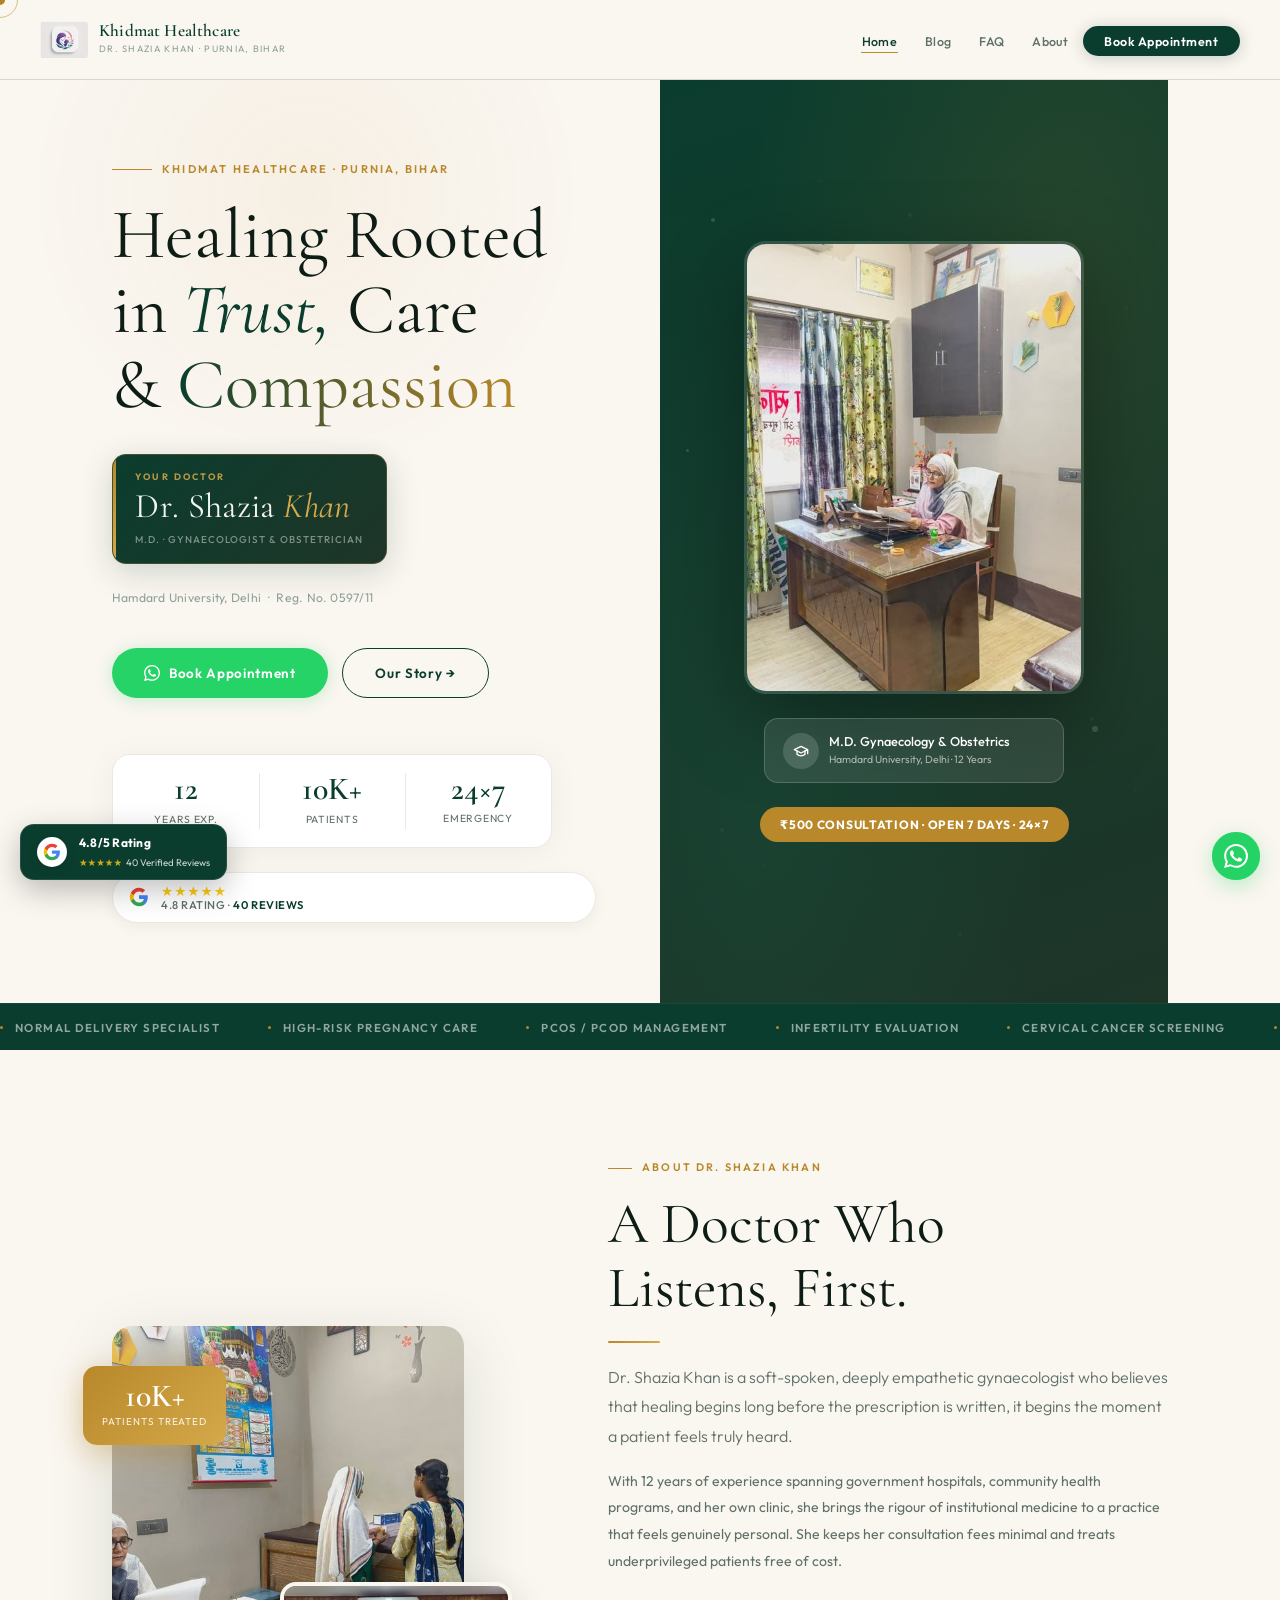
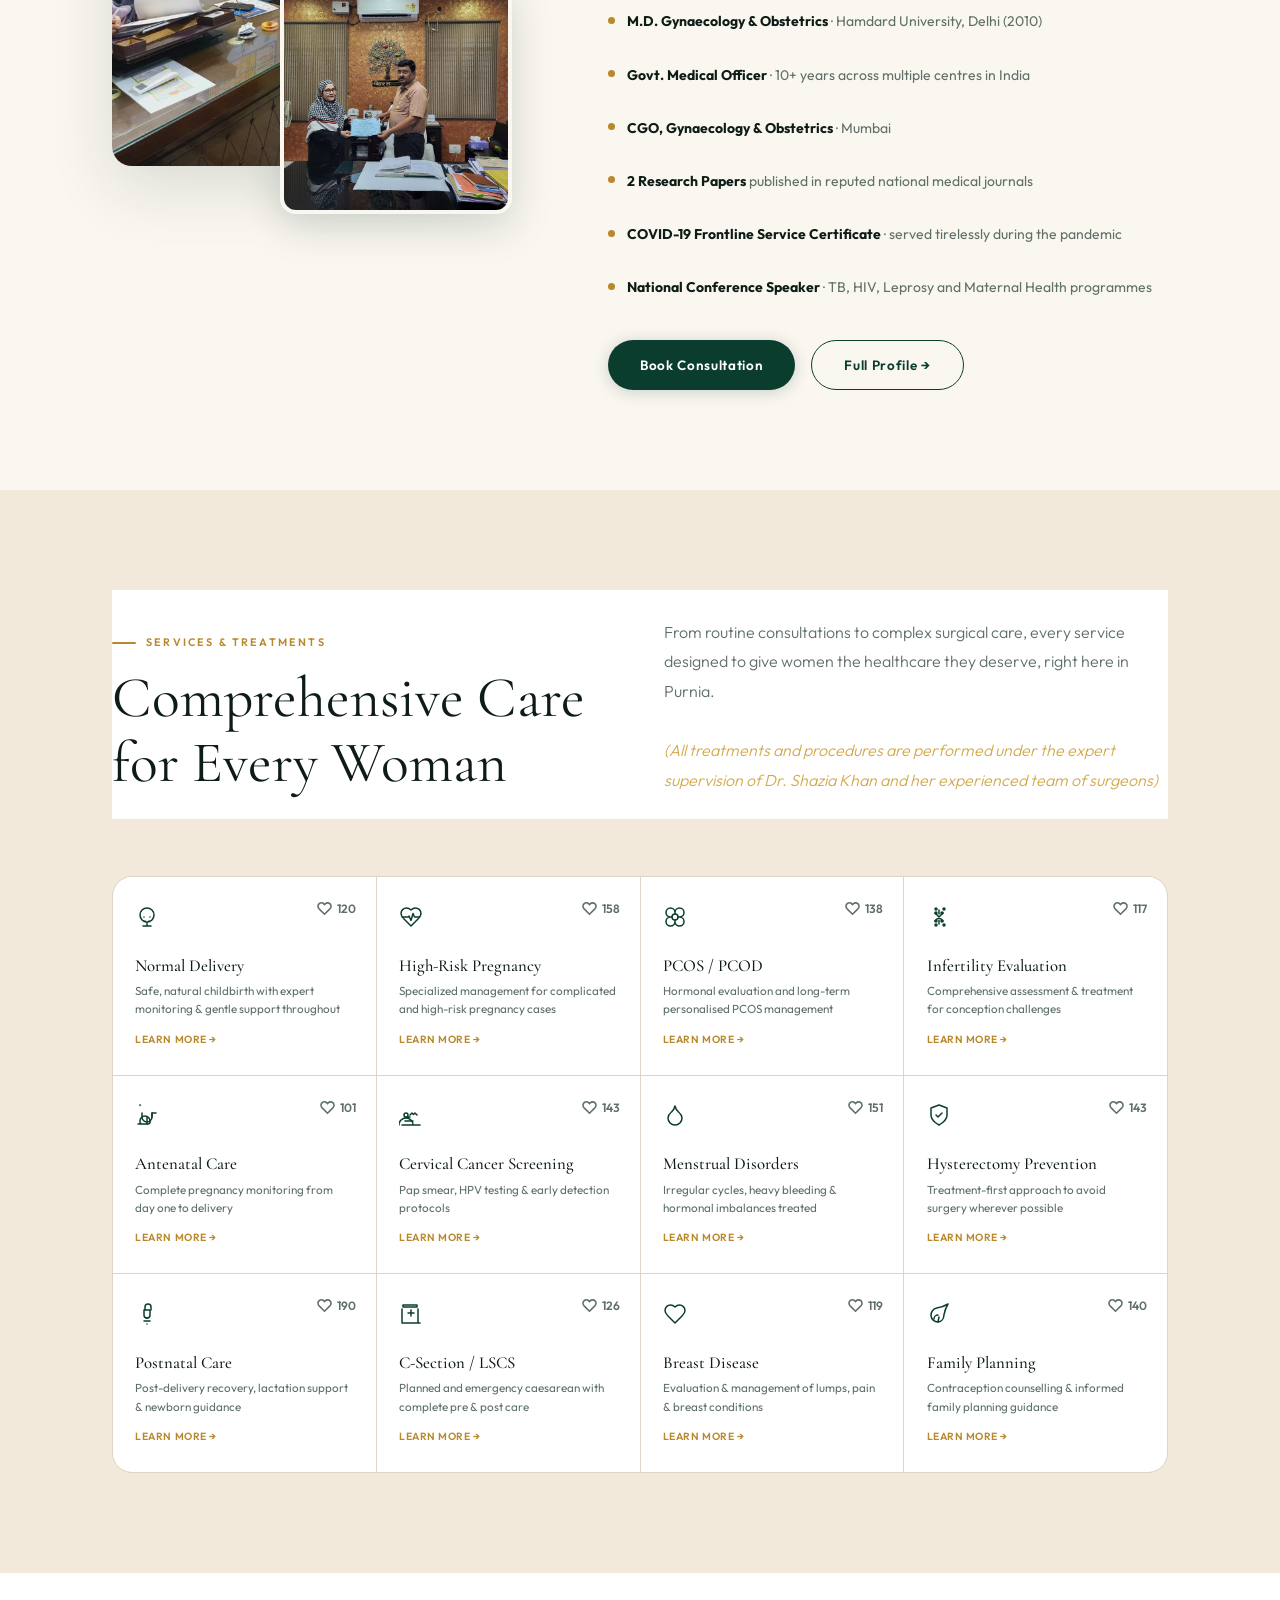
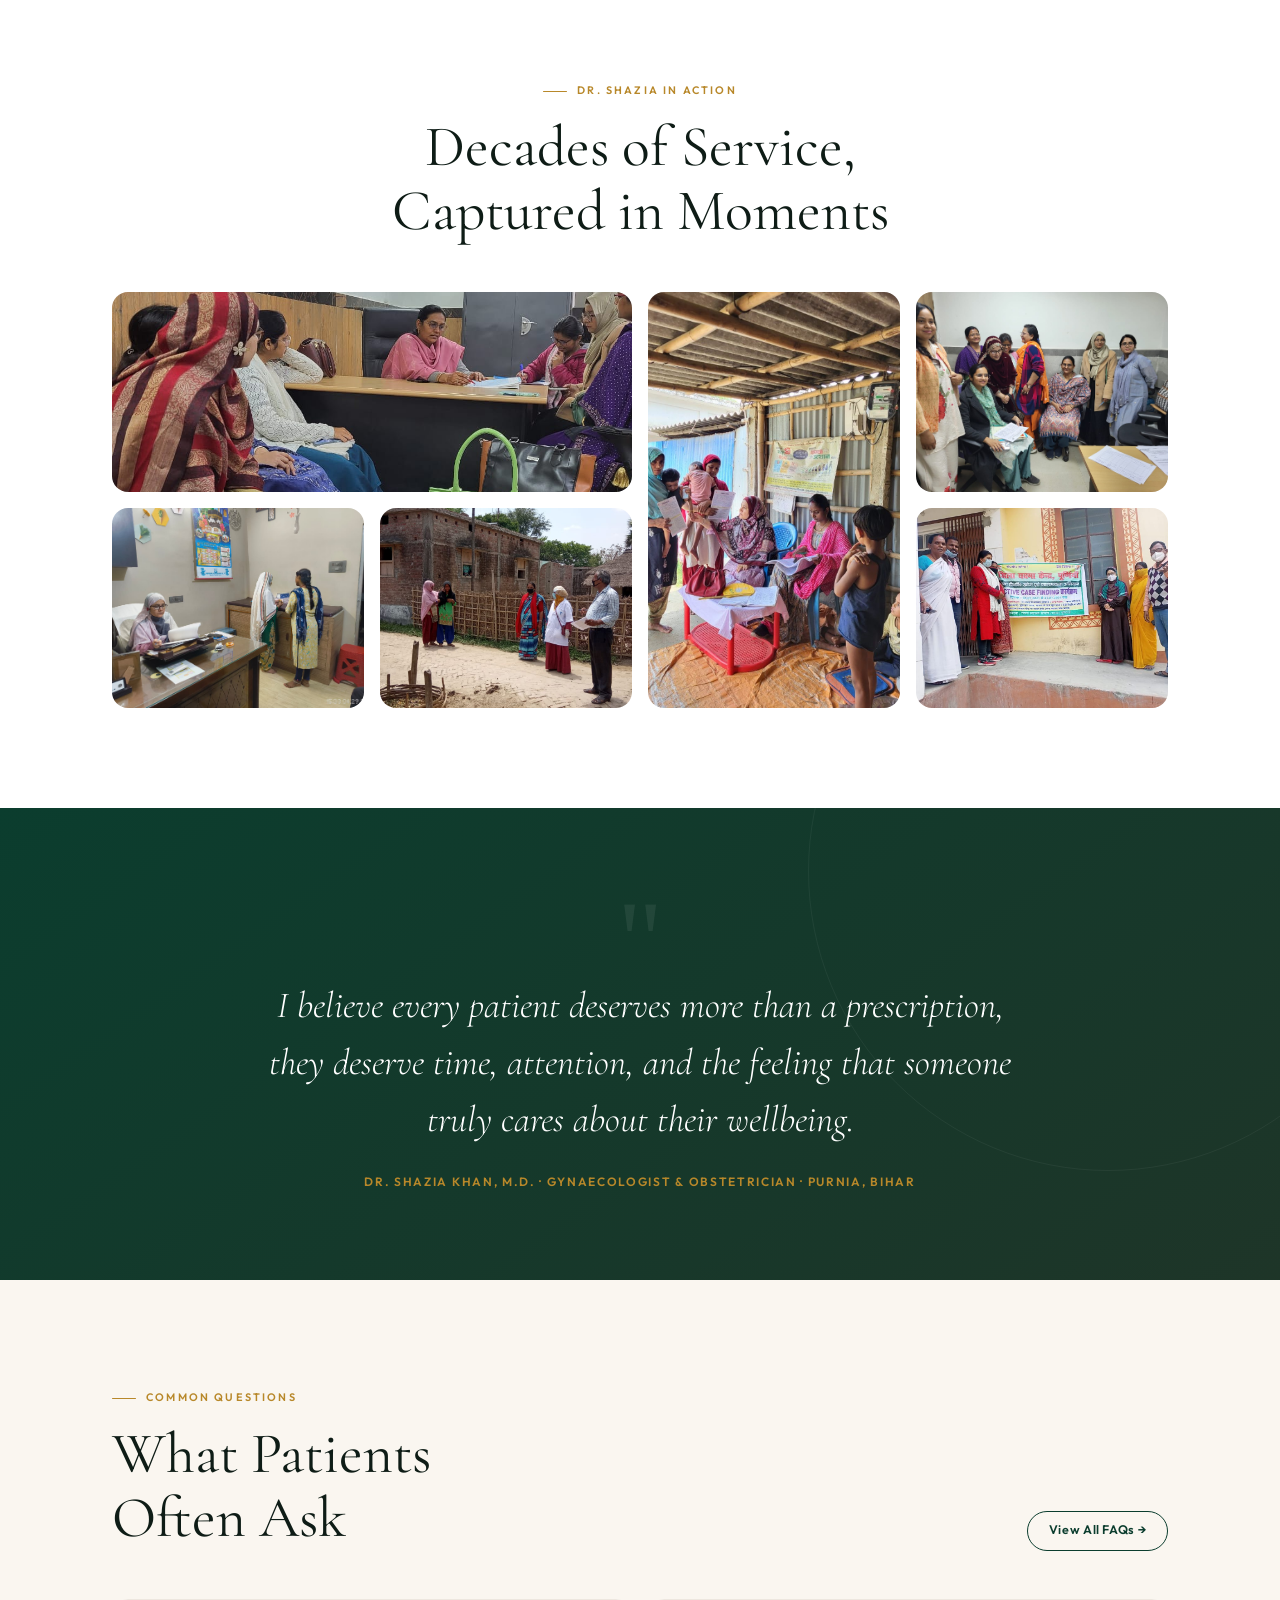
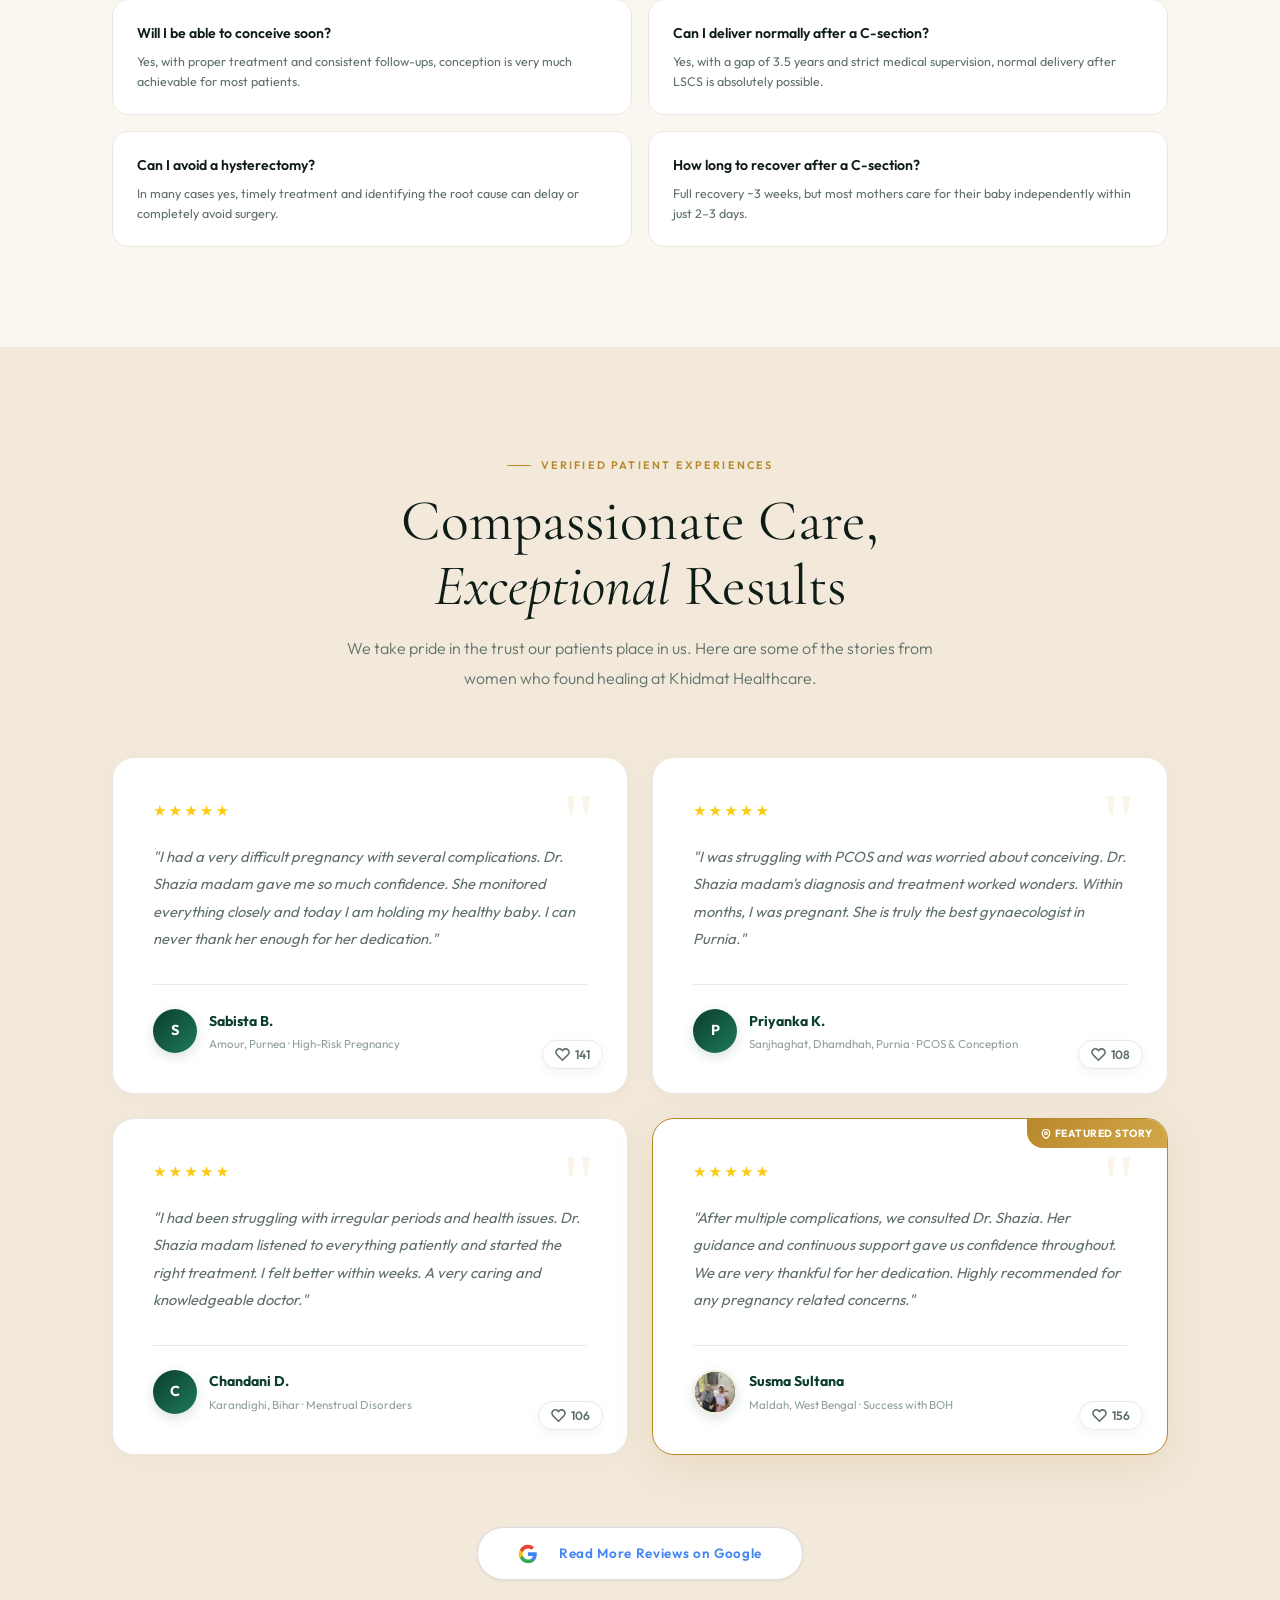
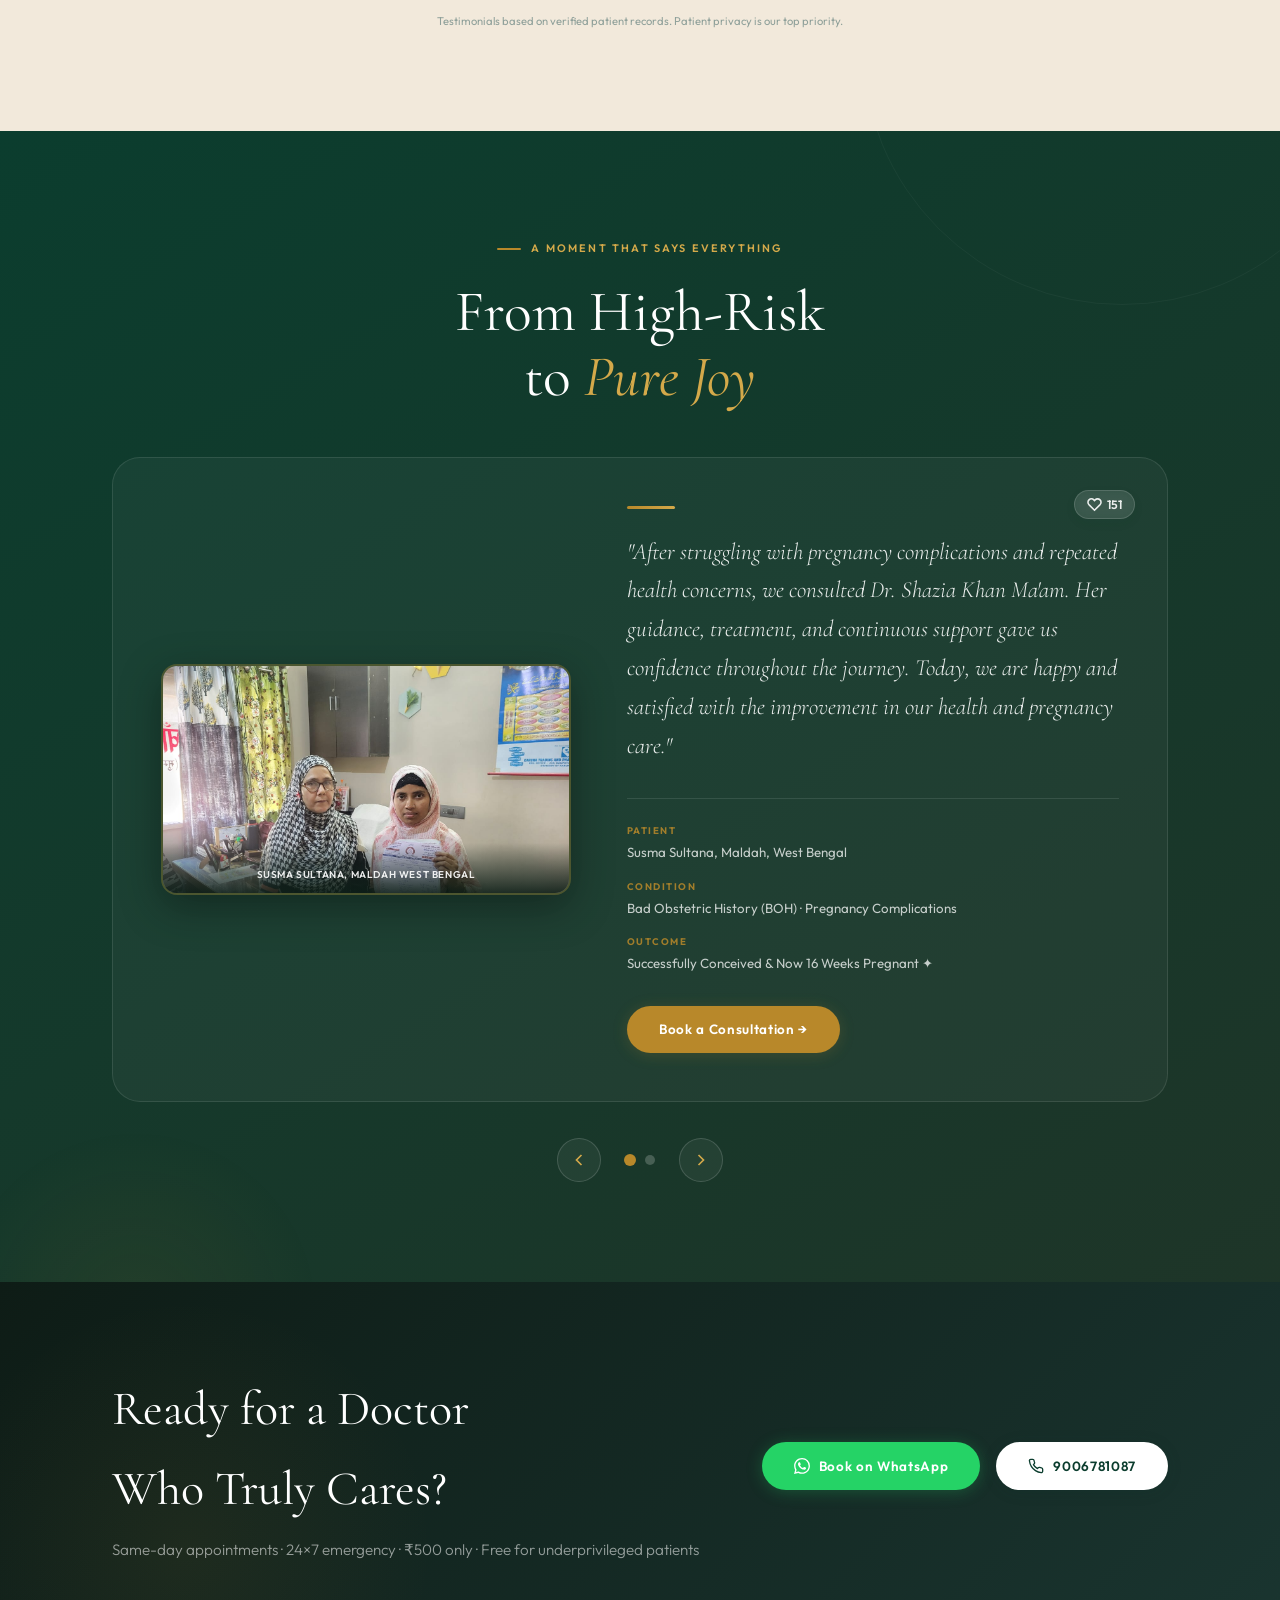
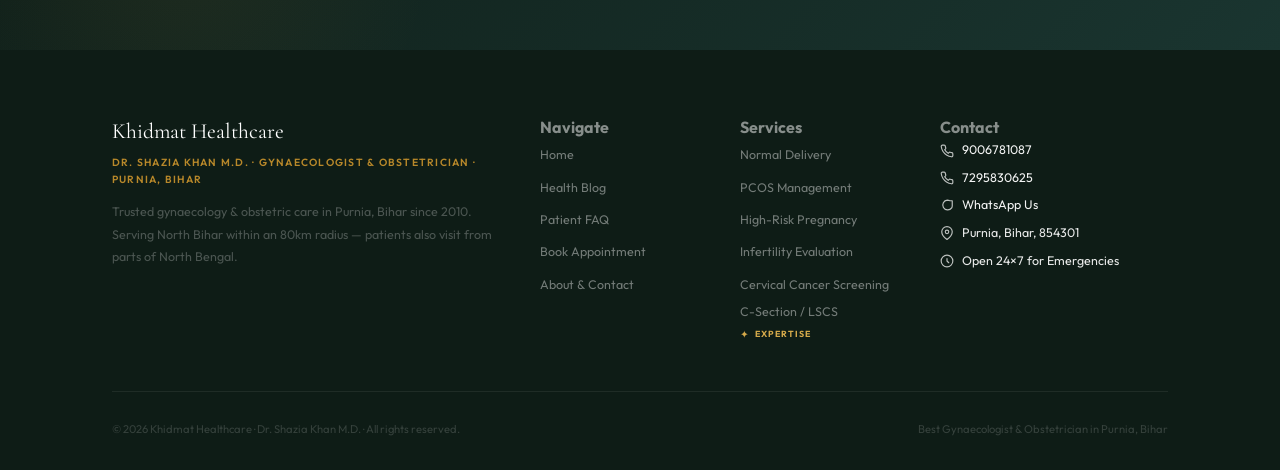
==== commit 4c708263: "Revert Service Cards layout and fix About header responsiveness on mobile" ====
--- a/index.html
+++ b/index.html
@@ -385,7 +385,6 @@
   </div>
   <p class="lead reveal d2s">From routine consultations to complex surgical care, every service designed to give women the healthcare they deserve, right here in Purnia.<br><br><span style="color:var(--gold-lt); font-style:italic;">(All treatments and procedures are performed under the expert supervision of Dr. Shazia Khan and her experienced team of surgeons)</span></p>
 </div>
-<div class="svc-grid-container">
 <div class="svc-grid" role="list">
   <div class="svc-card reveal d1s" role="listitem" onclick="go('svc-normal')">
     <span class="svc-icon" aria-hidden="true"><svg><path d="M9 12h.01M15 12h.01M10 16c.5 1 1.5 1.5 2 1.5s1.5-.5 2-1.5M19 10c0 3.87-3.13 7-7 7s-7-3.13-7-7 3.13-7 7-7 7 3.13 7 7zM12 17v4M8 21h8"/></svg></span>
@@ -459,7 +458,6 @@
     <div class="svc-desc">Contraception counselling & informed family planning guidance</div>
     <div class="svc-read" style="font-size:.65rem; color:var(--gold); margin-top:.75rem; font-weight:600; text-transform:uppercase; letter-spacing:.05em;">Learn More →</div>
   </div>
-</div>
 </div>
 </div>
 </section>
--- a/assets/css/style.css
+++ b/assets/css/style.css
@@ -1183,46 +1183,13 @@
 }
 @media (max-width: 600px) {
   .sec { padding: 64px 0; }
-  .svc-grid-container { position: relative; margin: 0 -1rem; padding-bottom: 0.5rem; }
-  .svc-grid-container::after {
-    content: ''; position: absolute; top: 0; right: 0; bottom: 0.5rem; width: 60px;
-    background: linear-gradient(90deg, transparent, var(--parchment));
-    pointer-events: none; z-index: 5;
-  }
-  .svc-grid-container::before {
-    content: 'Swipe to explore →';
-    position: absolute; bottom: 0.25rem; right: 1.5rem;
-    font-size: 0.6rem; font-weight: 700; text-transform: uppercase;
-    color: var(--gold); letter-spacing: 0.05em; opacity: 0.6;
-  }
-  .svc-grid { 
-    display: flex; 
-    grid-template-columns: none; 
-    gap: 1.25rem; 
-    overflow-x: auto; 
-    scroll-snap-type: x mandatory;
-    padding: 1rem 1.5rem 2rem;
-    margin: 0;
-    background: transparent;
-    border: none;
-    scrollbar-width: none;
-  }
-  .svc-grid::-webkit-scrollbar { display: none; }
-  .svc-card {
-    flex: 0 0 260px;
-    scroll-snap-align: center;
-    border-radius: 20px;
-    border: 1px solid var(--border-lt);
-    box-shadow: 0 10px 30px rgba(11, 61, 46, 0.05);
-    background: var(--white);
-    padding: 1.5rem 1.25rem;
-    text-align: center;
-  }
-  .svc-card::after { display: none; }
+  .svc-grid { grid-template-columns: 1fr; gap: 1rem; }
+  .svc-card { padding: 1.5rem 1.25rem; text-align: center; }
   .svc-icon { width: 44px; height: 44px; margin: 0 auto 1rem; }
   .svc-name { font-size: 1rem; }
   .svc-desc { font-size: .75rem; line-height: 1.5; }
   .svc-read { font-size: .6rem !important; }
+
 
   
   .blog-grid { grid-template-columns: 1fr; }
@@ -1246,21 +1213,13 @@
   .hero-actions { flex-direction: column; align-items: center; }
   .hero-actions .btn { width: 100%; justify-content: center; max-width: 280px; }
   .hero-right { min-height: 320px; }
-  .ph { padding: 3rem 0 2rem; }
-  .ph h1 { font-size: clamp(2.2rem, 8vw, 3rem); }
-  .ph p { font-size: .88rem; margin-top: 1rem; }
-
-  .svc-card {
-    flex: 0 0 260px;
-    scroll-snap-align: center;
-    border-radius: 20px;
-    border: 1px solid var(--border-lt);
-    box-shadow: 0 10px 30px rgba(11, 61, 46, 0.05);
-    background: var(--white);
-  }
-
-  
+  .ph { padding: 2.5rem 0 1.5rem; text-align: left; }
+  .ph h1 { font-size: 2.5rem; line-height: 1.1; margin-bottom: 1rem; position: relative; display: inline-block; }
+  .ph p { font-size: 0.92rem; line-height: 1.6; max-width: 100%; opacity: 0.75; margin-top: 1.2rem; }
+
+
   .gallery-grid { grid-template-columns: 1fr; grid-auto-rows: 200px; }
+
   .faq-prev-grid { grid-template-columns: 1fr; }
   .testi-grid { grid-template-columns: 1fr; }
 
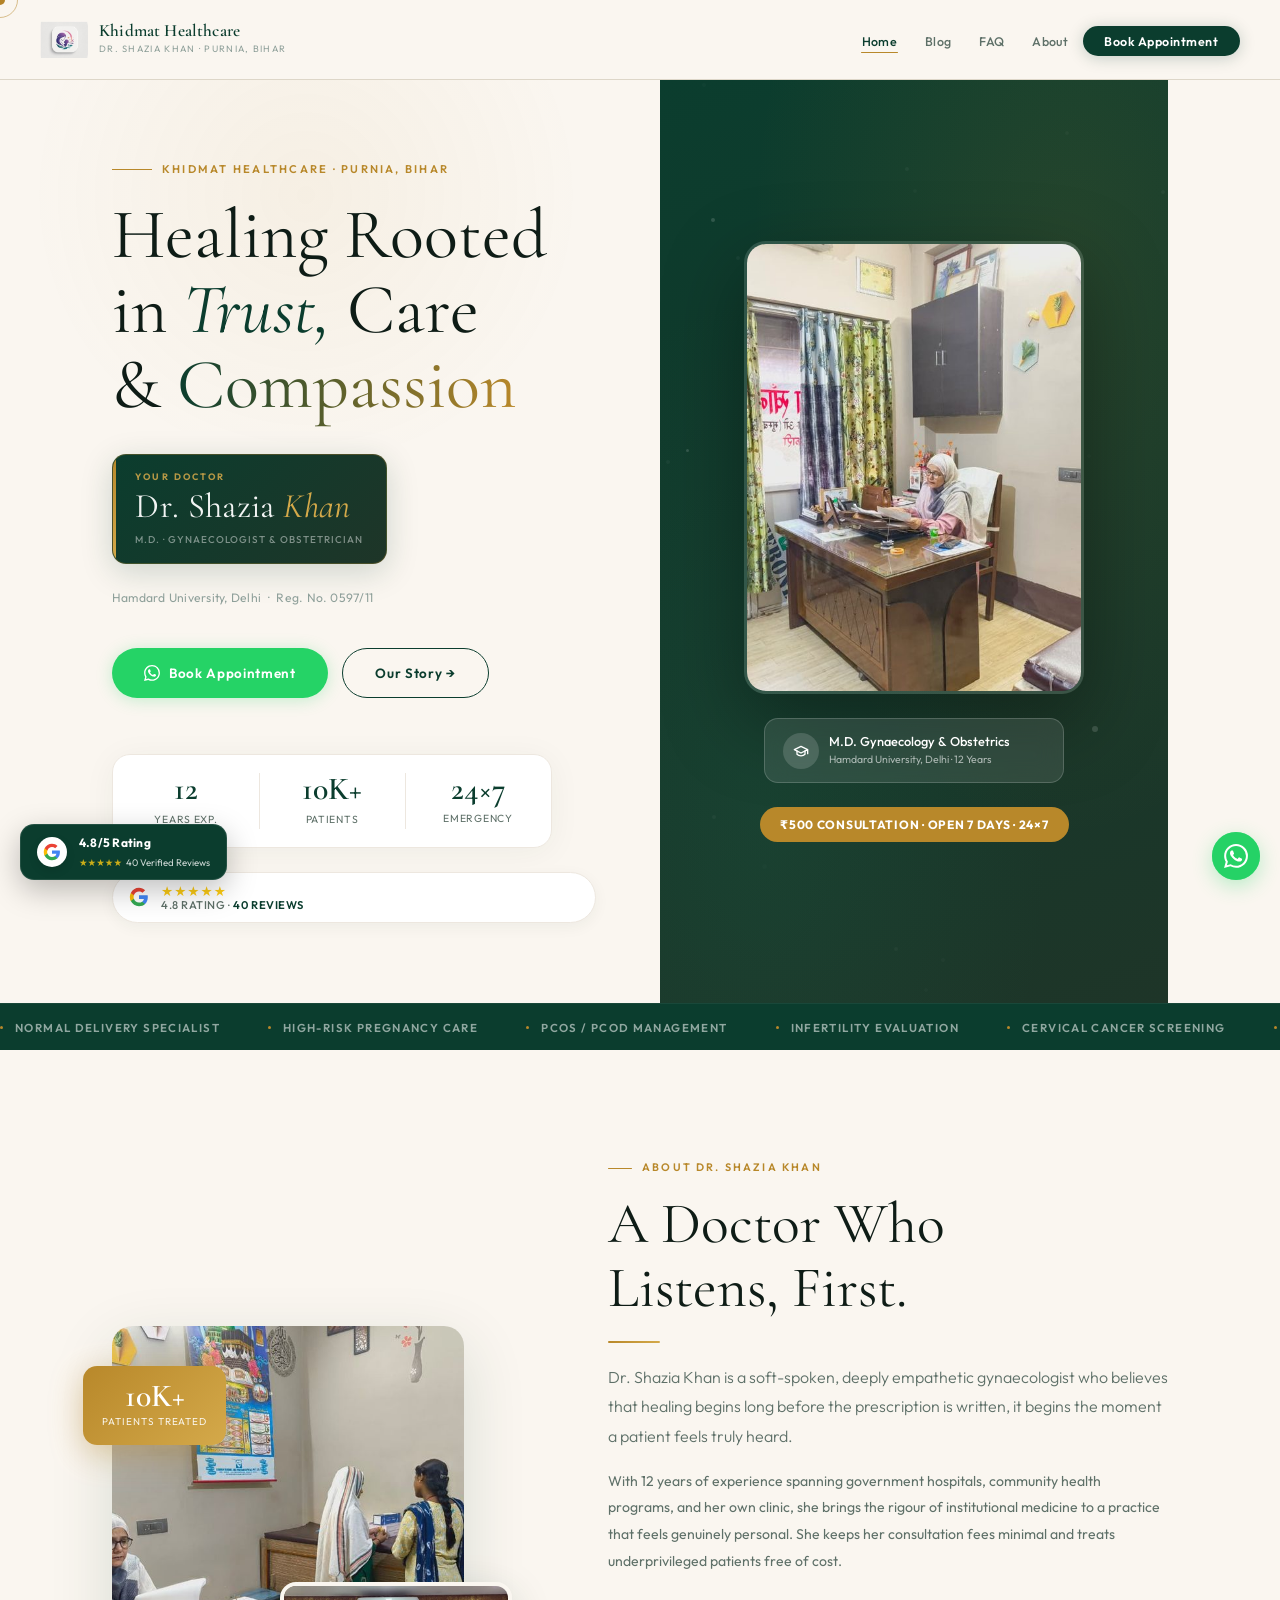
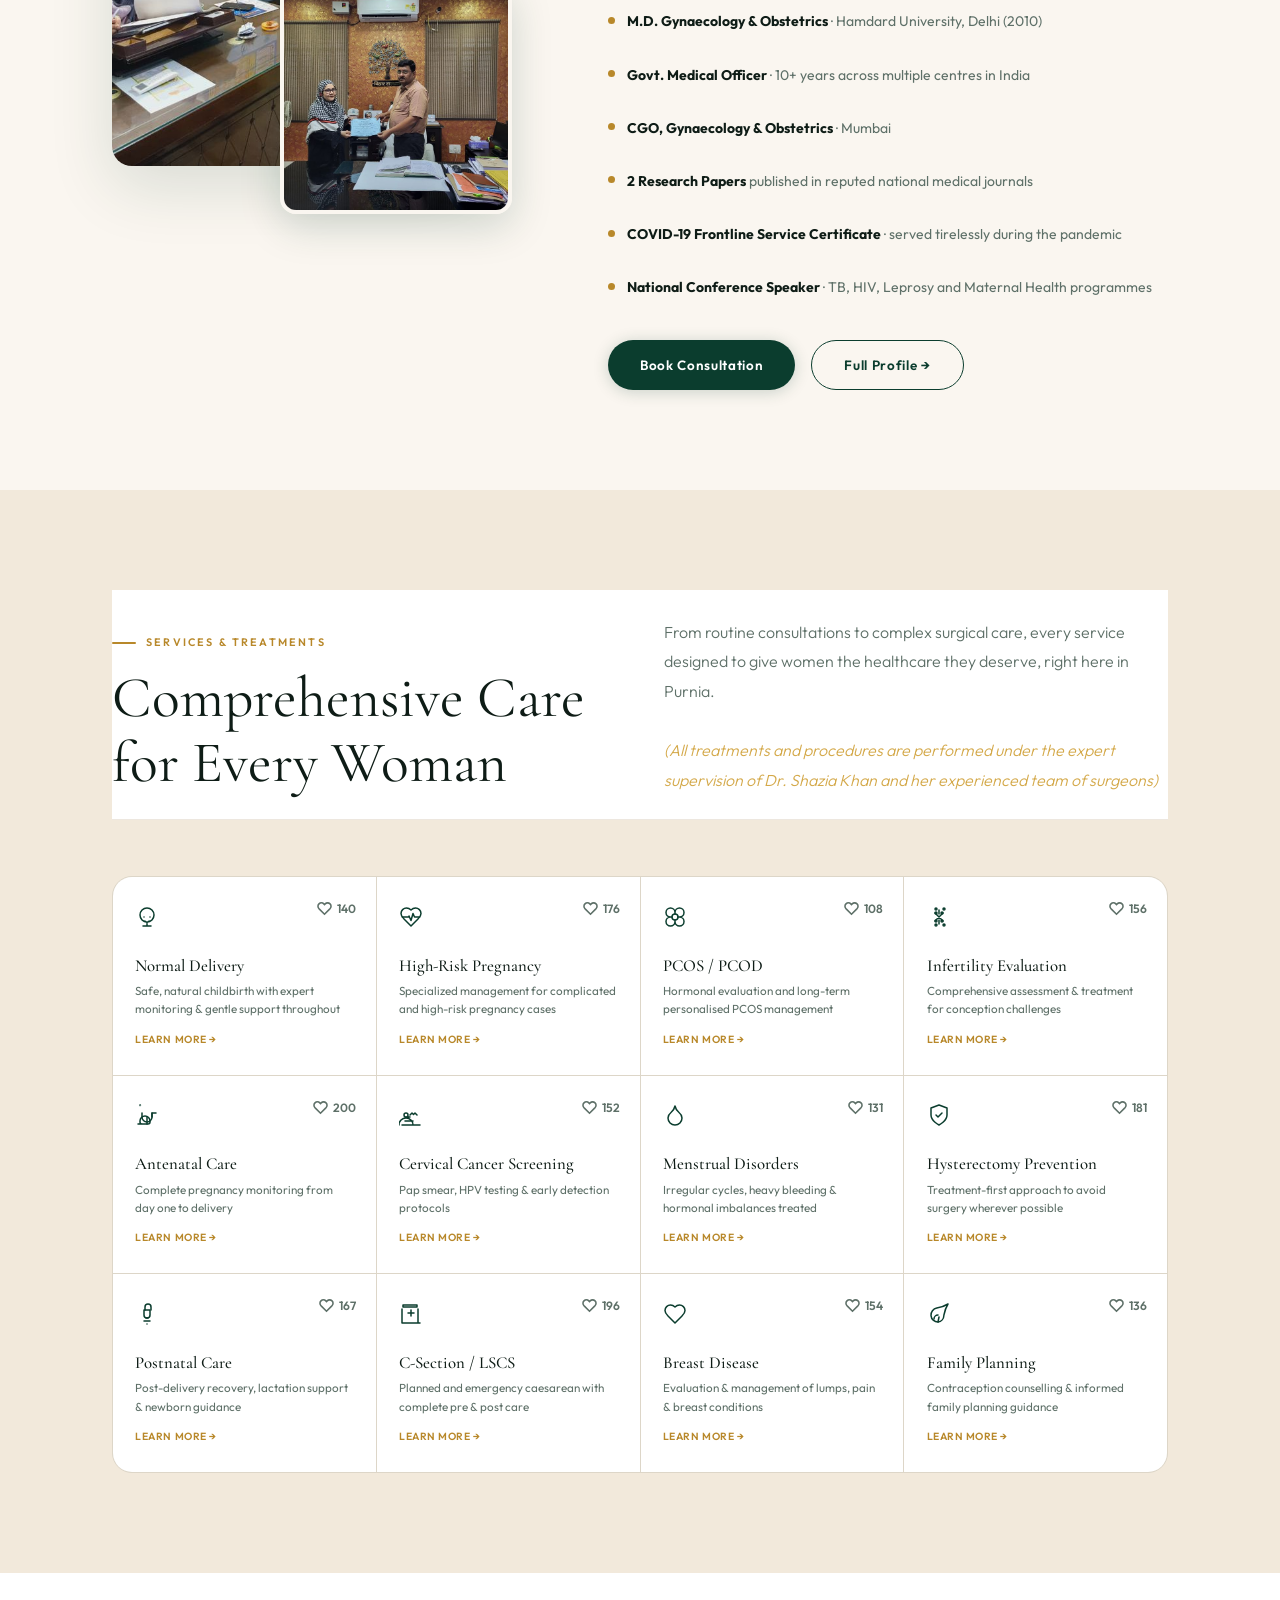
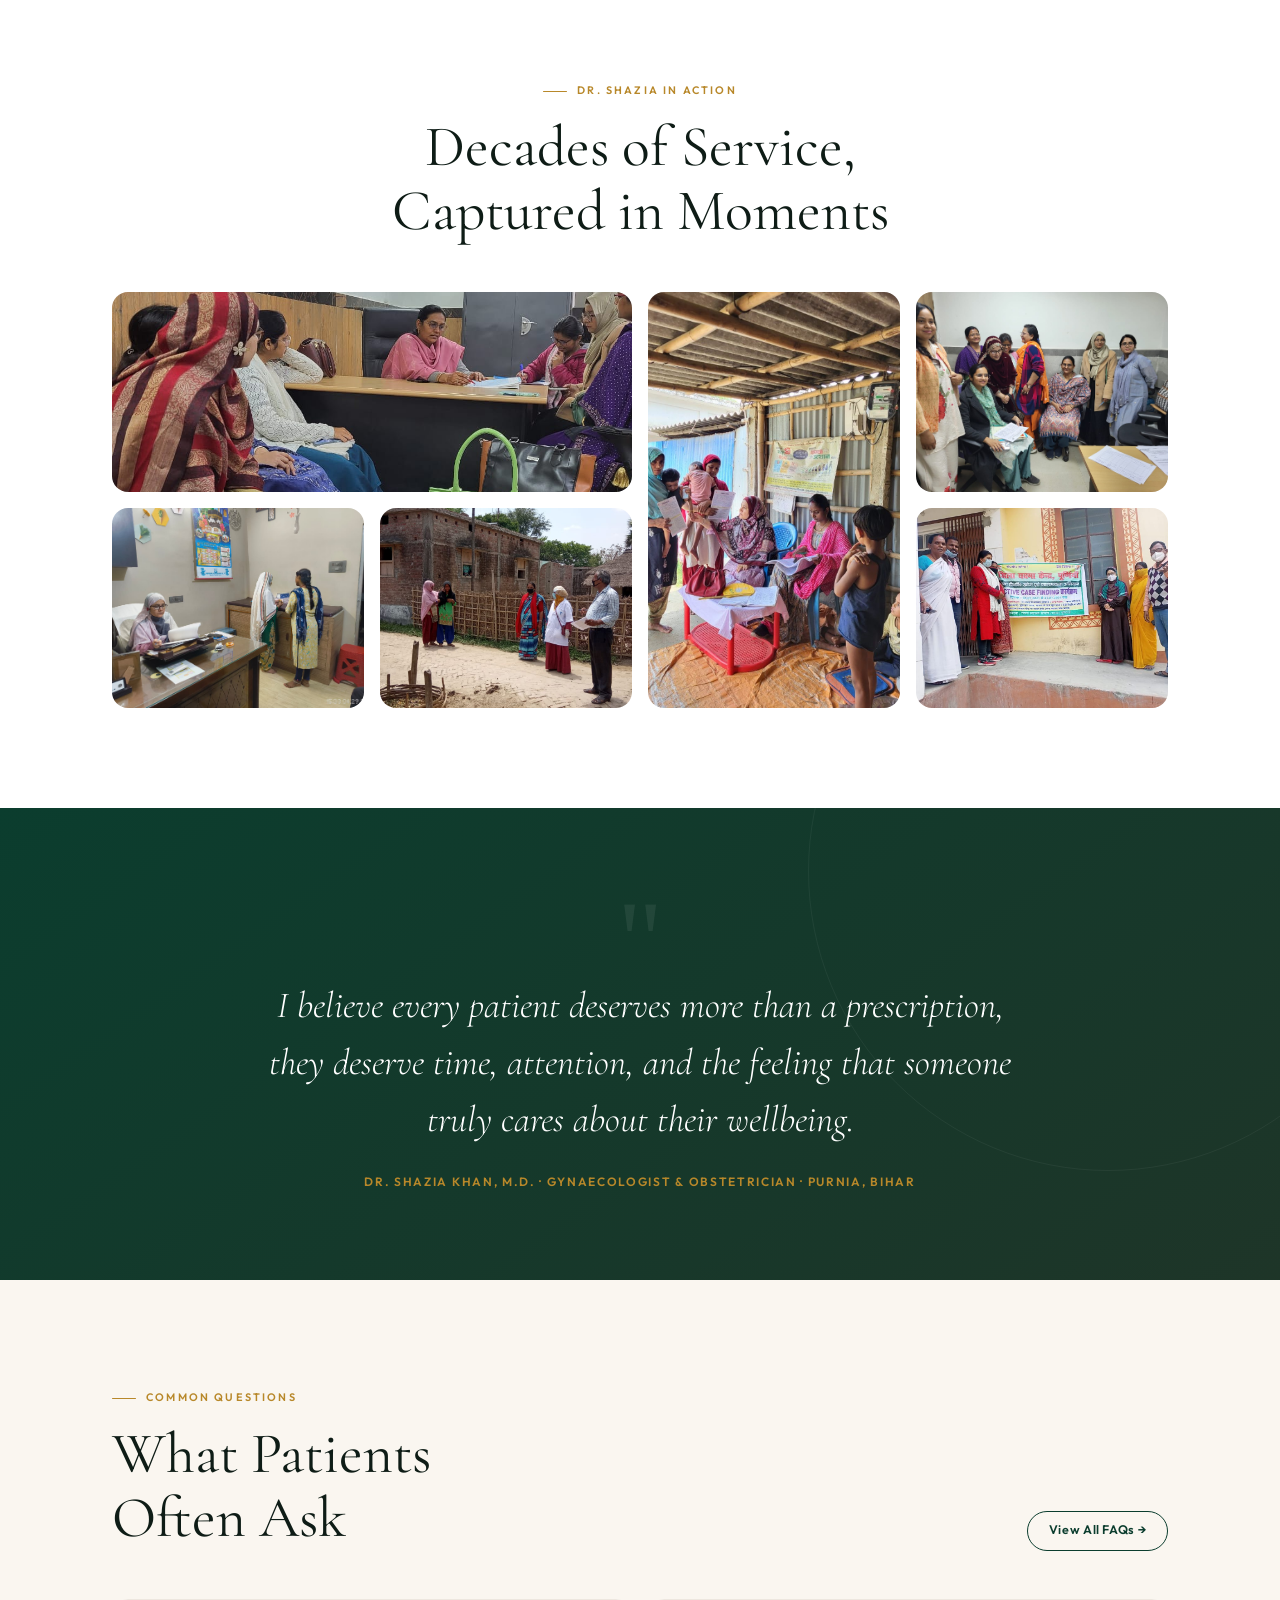
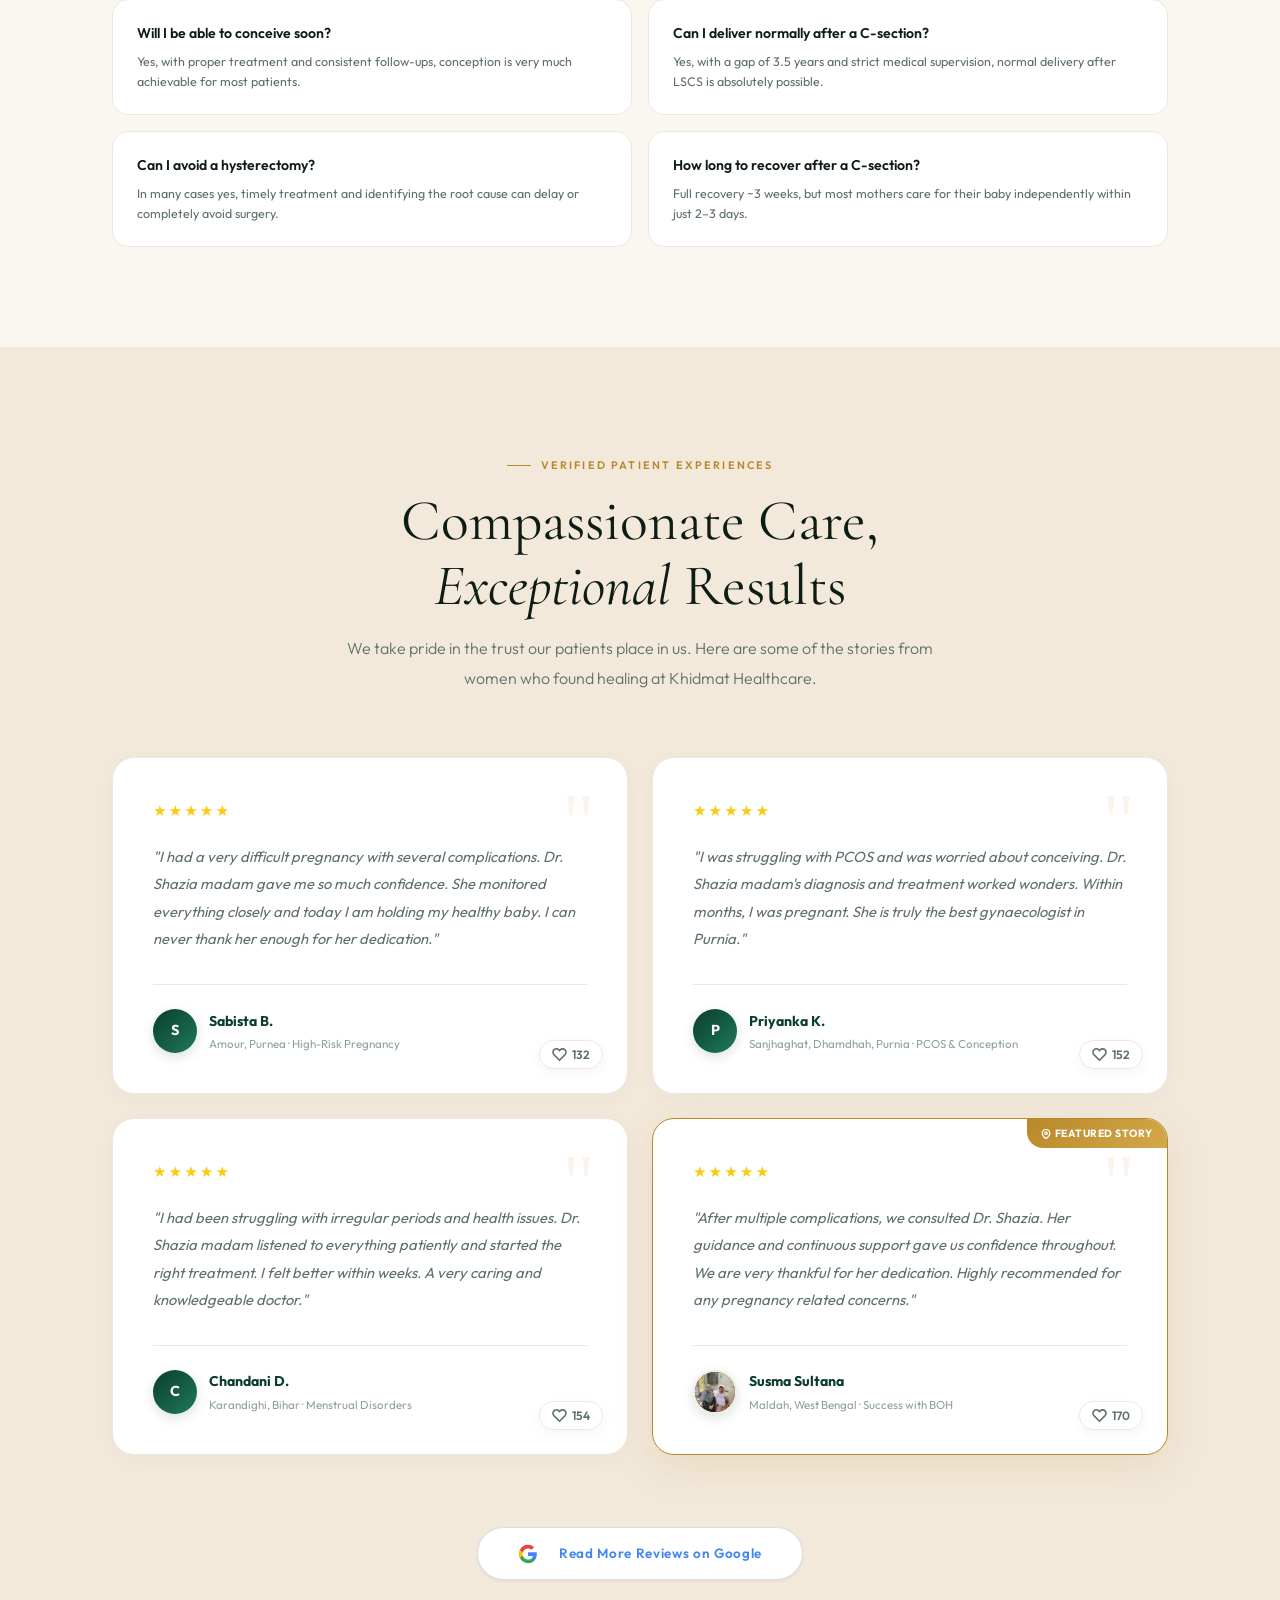
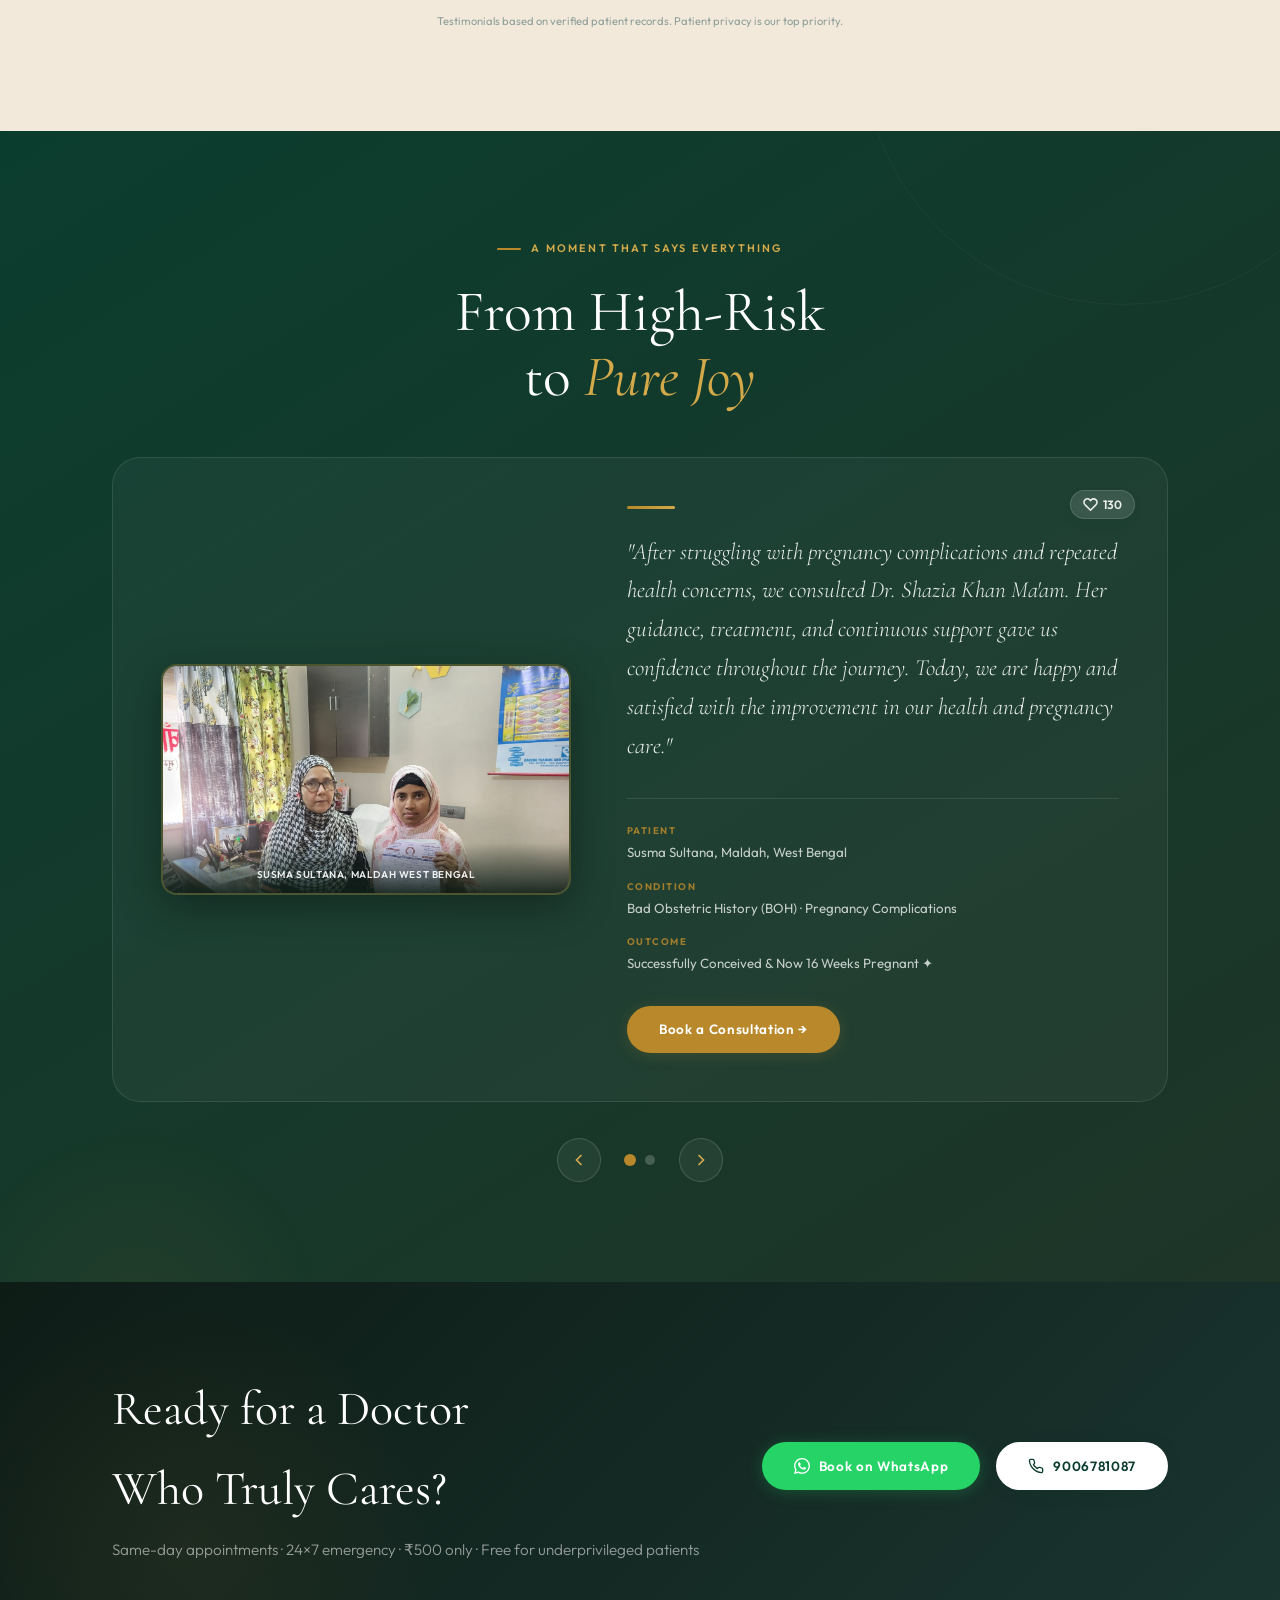
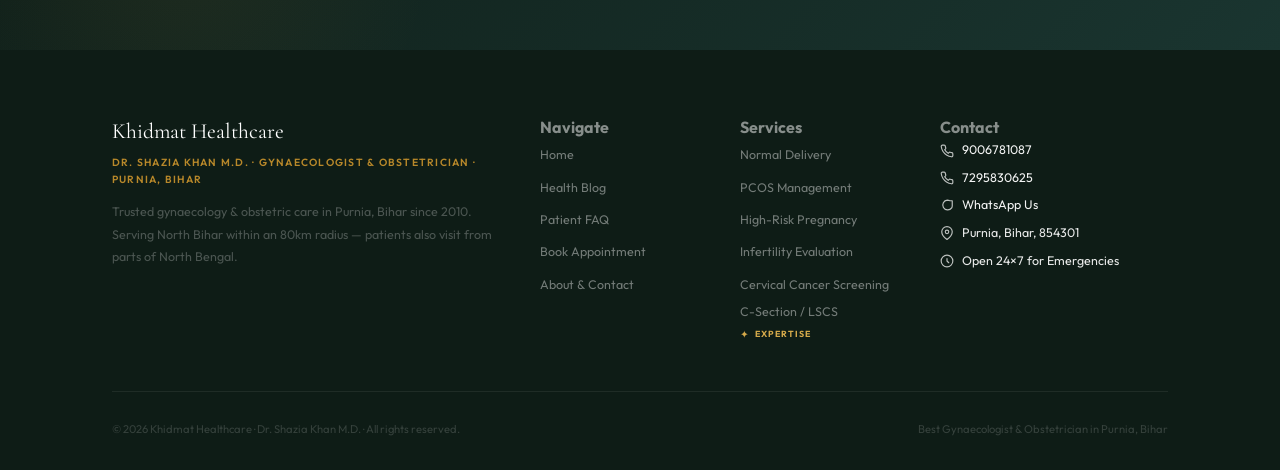
==== commit 5ec19669: "Aggressive mobile header visibility fix & cache bust v16" ====
--- a/index.html
+++ b/index.html
@@ -193,7 +193,7 @@
 <link rel="preconnect" href="https://fonts.gstatic.com" crossorigin>
 <link href="https://fonts.googleapis.com/css2?family=Cormorant+Garamond:ital,wght@0,300;0,400;0,500;0,600;0,700;1,300;1,400;1,500&family=Outfit:wght@300;400;500;600&display=swap" rel="stylesheet">
 
-<link rel="stylesheet" href="assets/css/style.css?v=14">
+<link rel="stylesheet" href="assets/css/style.css?v=16">
 </head>
 <body>
 
@@ -947,7 +947,7 @@
 <div class="page" id="page-svc-breast"></div>
 <div class="page" id="page-svc-family"></div>
 
-<script src="assets/js/main.js?v=5"></script>
+<script src="assets/js/main.js?v=6"></script>
 <script src="assets/js/svc-renderer.js"></script>
 <script>
 window.addEventListener('load', () => {
--- a/assets/css/style.css
+++ b/assets/css/style.css
@@ -1213,9 +1213,11 @@
   .hero-actions { flex-direction: column; align-items: center; }
   .hero-actions .btn { width: 100%; justify-content: center; max-width: 280px; }
   .hero-right { min-height: 320px; }
-  .ph { padding: 2.5rem 0 1.5rem; text-align: left; }
-  .ph h1 { font-size: 2.5rem; line-height: 1.1; margin-bottom: 1rem; position: relative; display: inline-block; }
-  .ph p { font-size: 0.92rem; line-height: 1.6; max-width: 100%; opacity: 0.75; margin-top: 1.2rem; }
+  .ph { padding: 2.5rem 0 6rem; text-align: left; }
+  .ph::after { height: 32px; clip-path: ellipse(60% 100% at 50% 100%); }
+  .ph h1 { font-size: 2.4rem; line-height: 1.1; margin-bottom: 0.75rem; position: relative; display: inline-block; }
+  .ph p { font-size: 0.9rem; line-height: 1.55; max-width: 100%; opacity: 0.8; margin-top: 1rem; margin-bottom: 1rem; }
+
 
 
   .gallery-grid { grid-template-columns: 1fr; grid-auto-rows: 200px; }
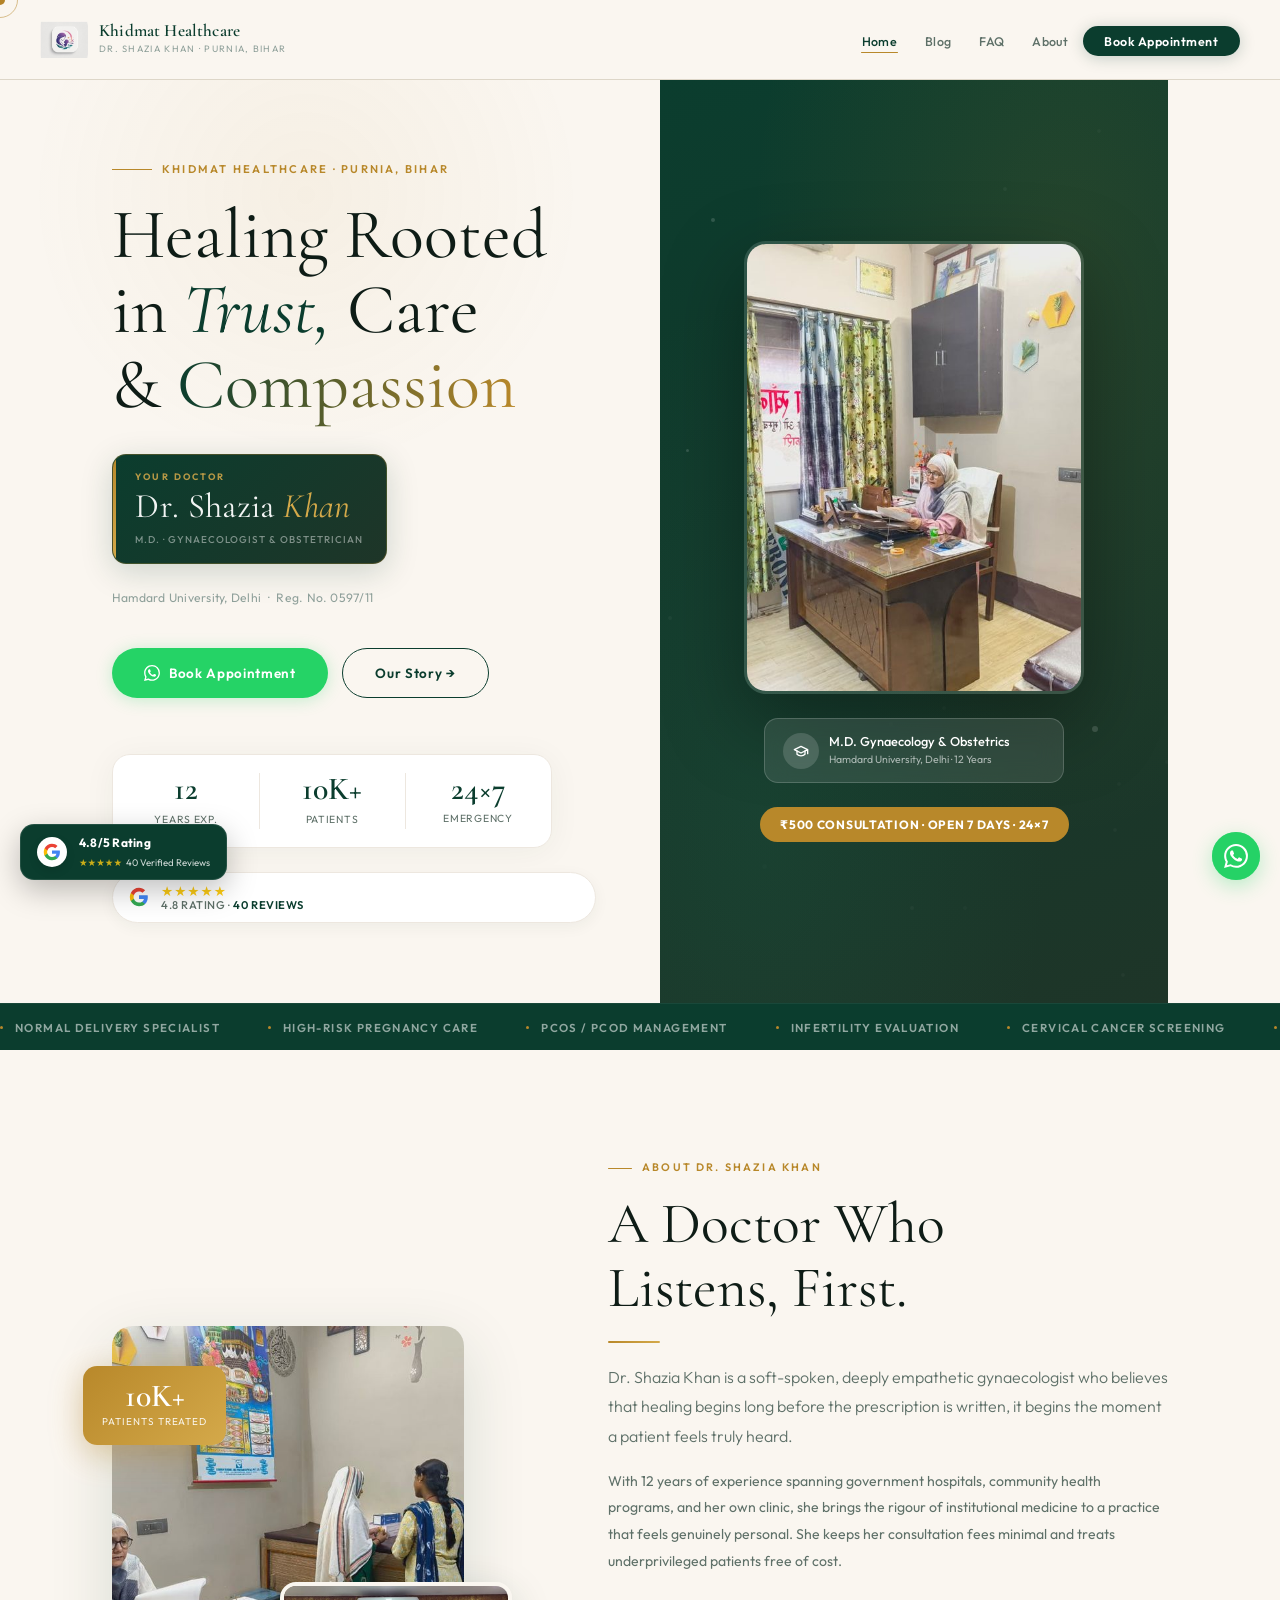
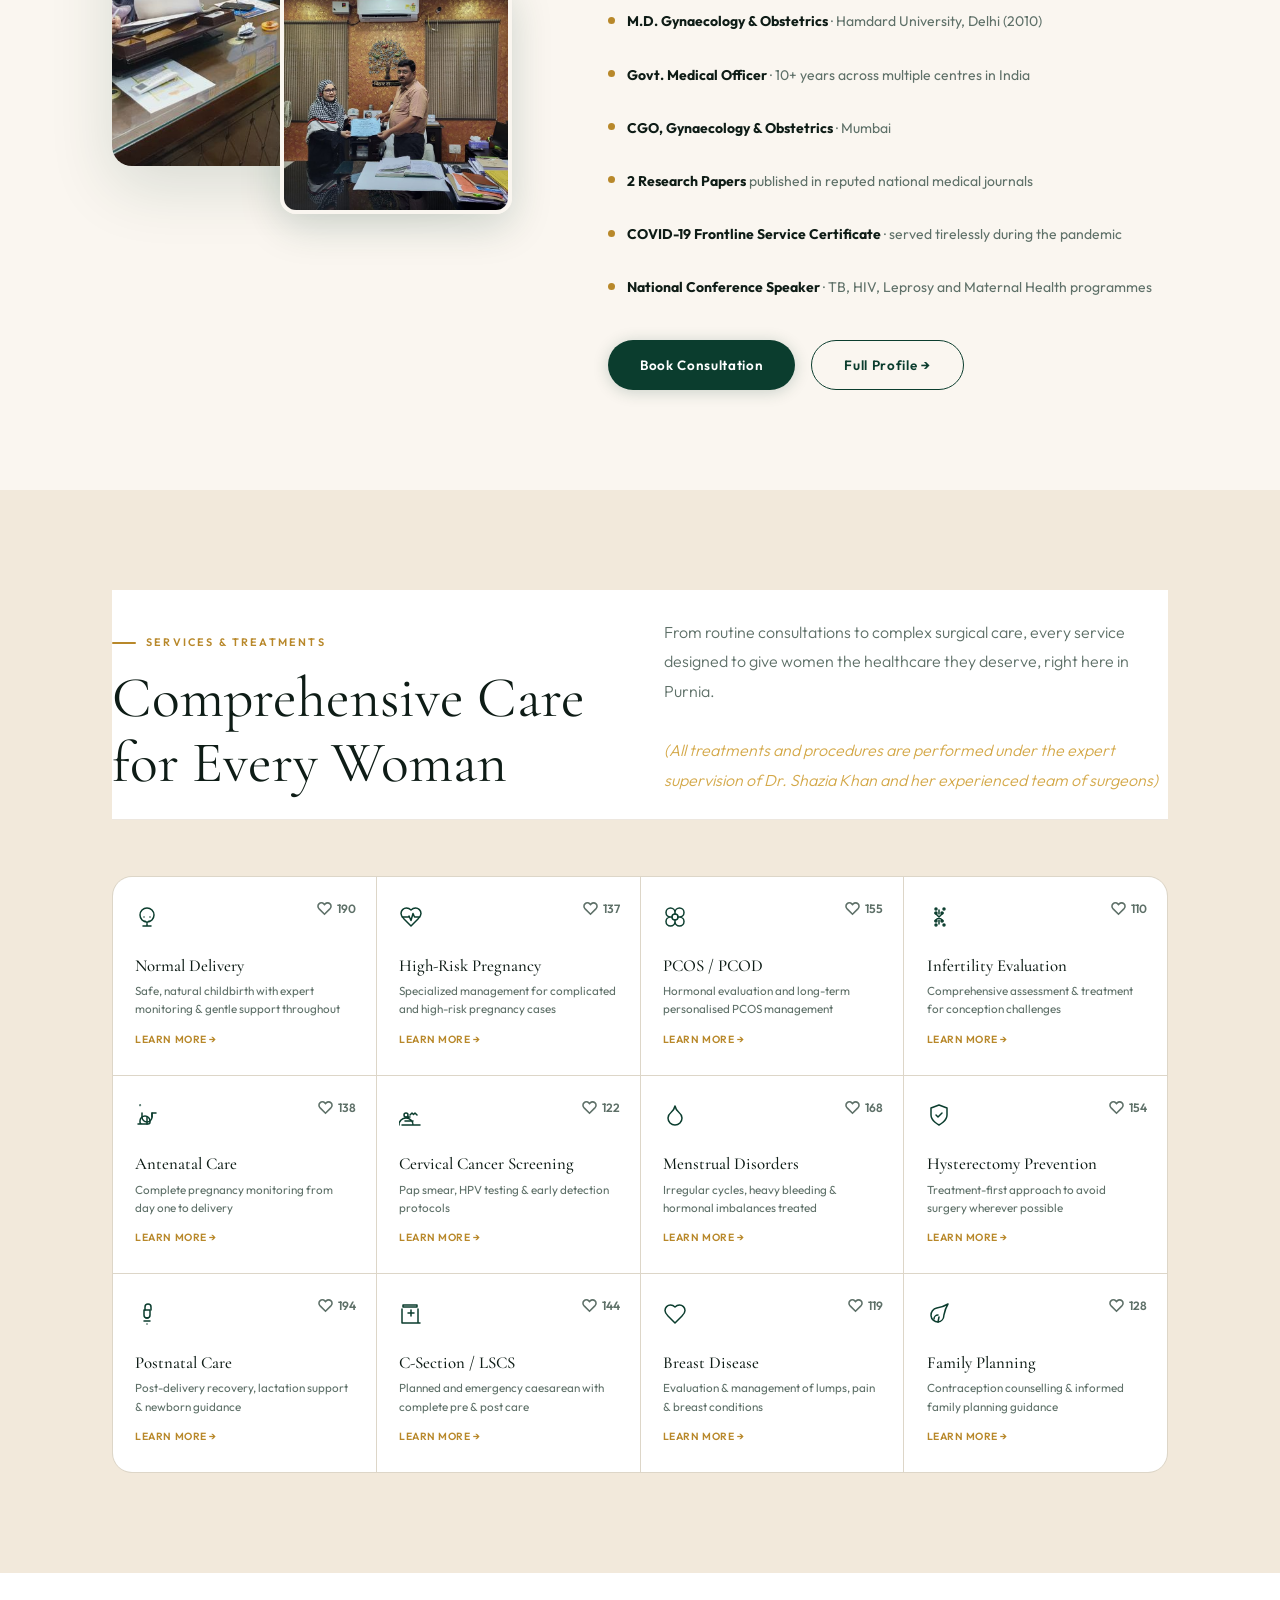
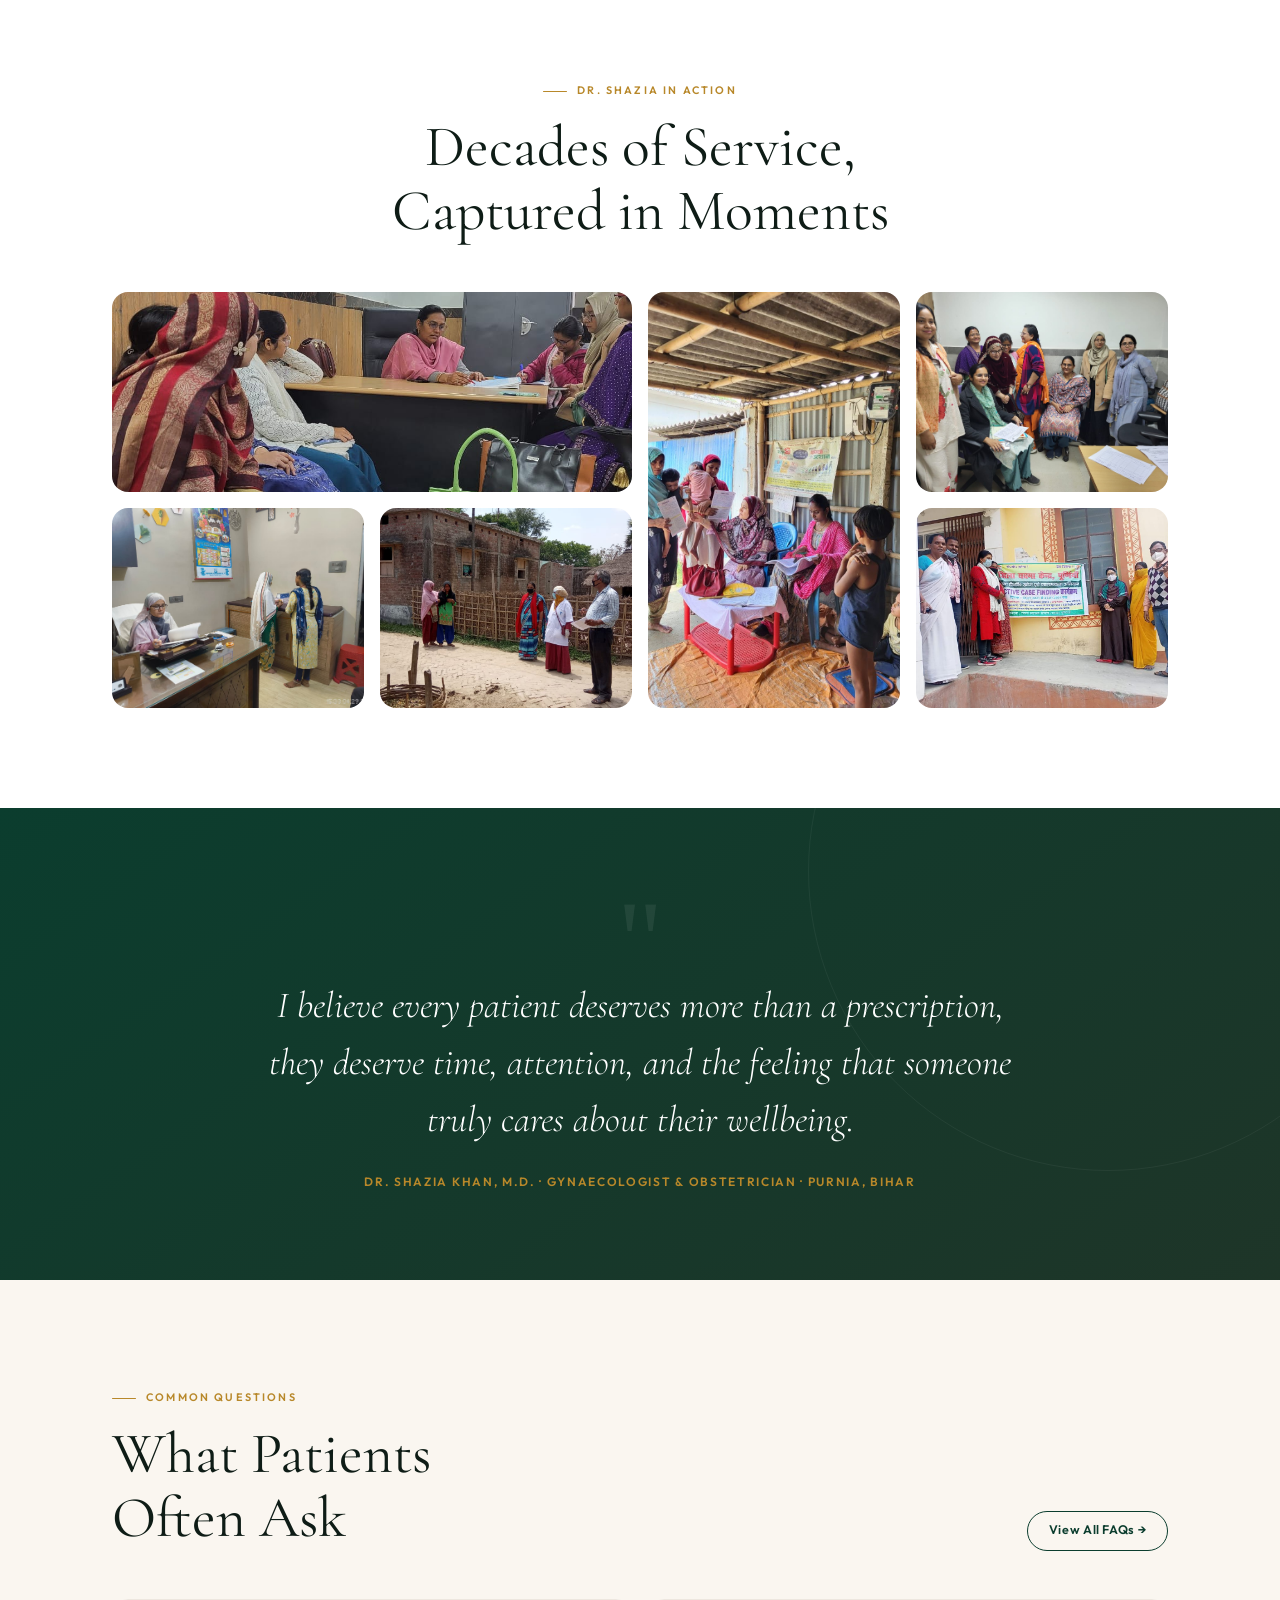
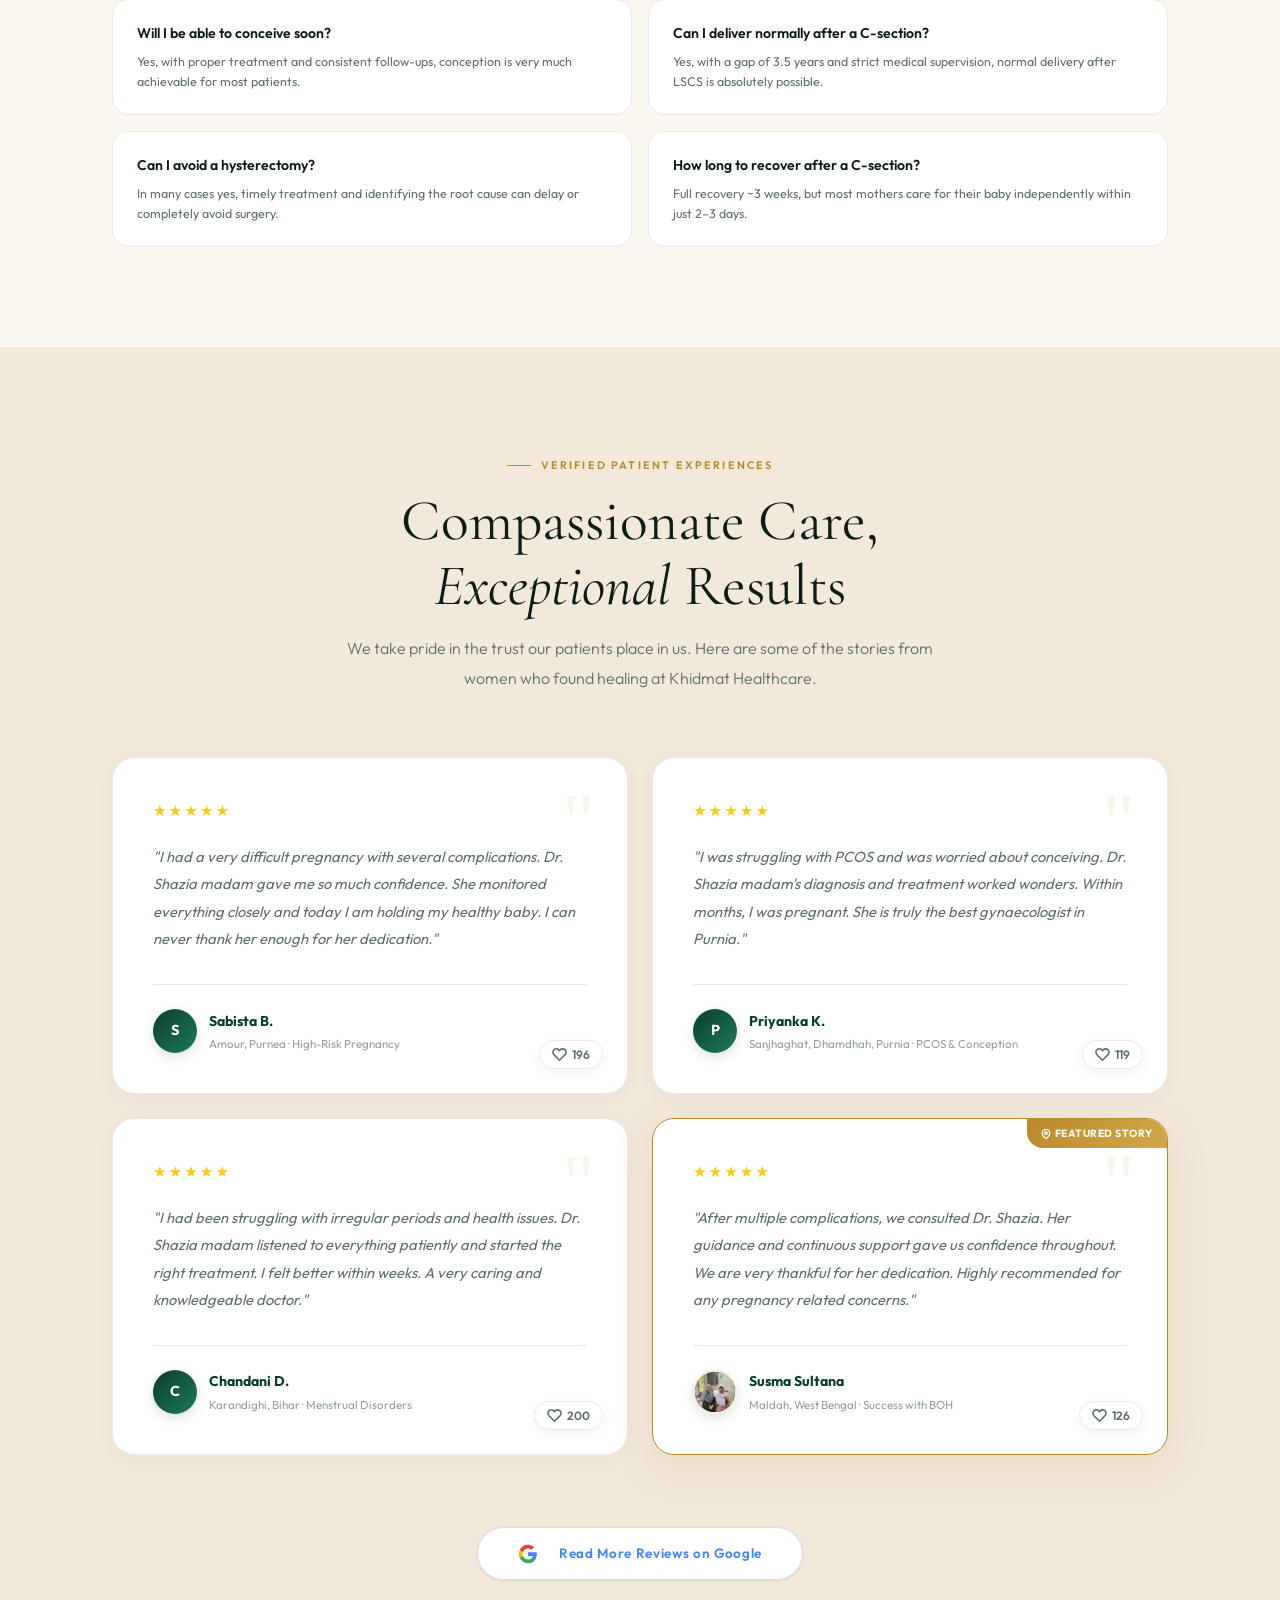
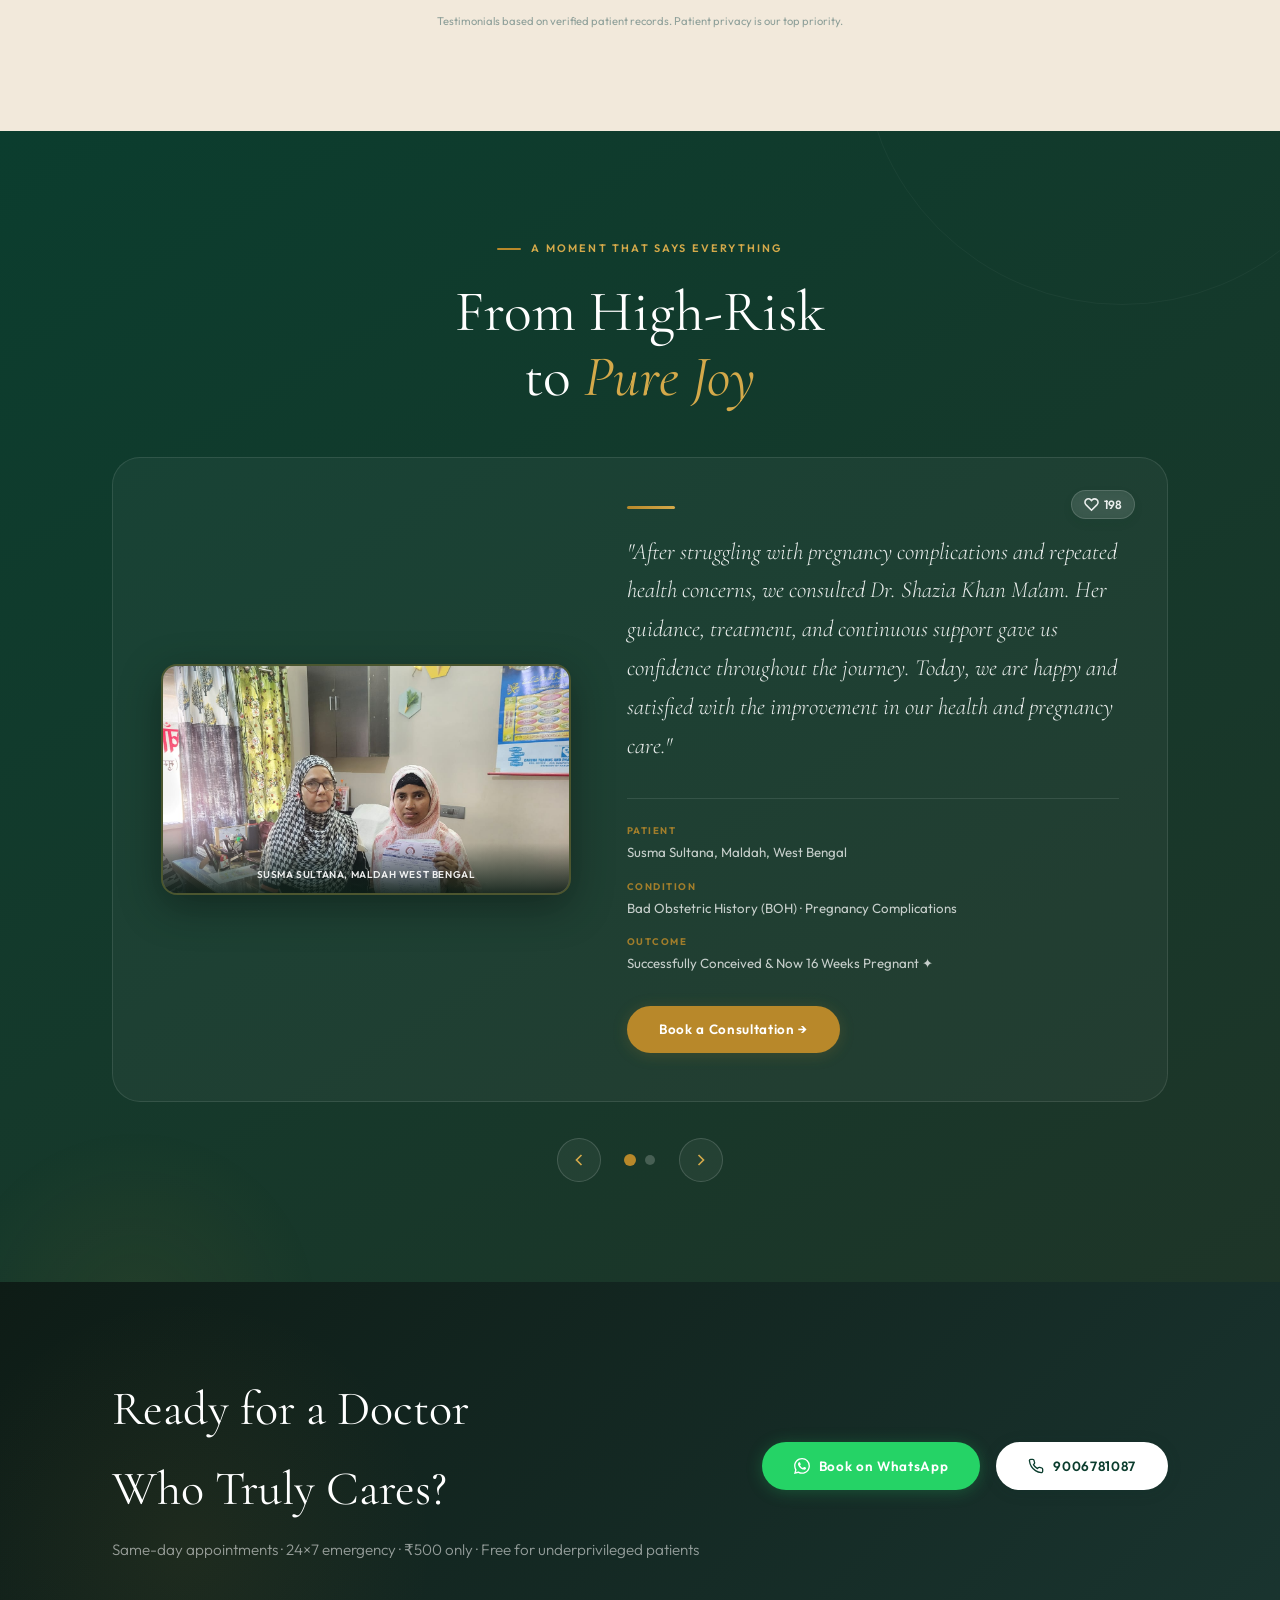
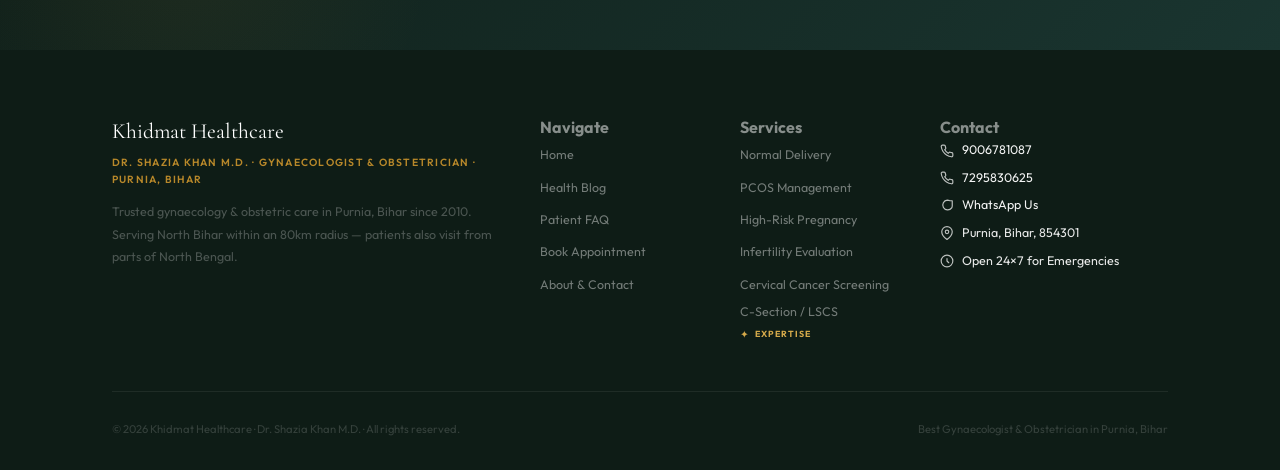
==== commit d5b1c829: "UI: Removed custom cursor from mobile devices and incremented version" ====
--- a/index.html
+++ b/index.html
@@ -193,7 +193,7 @@
 <link rel="preconnect" href="https://fonts.gstatic.com" crossorigin>
 <link href="https://fonts.googleapis.com/css2?family=Cormorant+Garamond:ital,wght@0,300;0,400;0,500;0,600;0,700;1,300;1,400;1,500&family=Outfit:wght@300;400;500;600&display=swap" rel="stylesheet">
 
-<link rel="stylesheet" href="assets/css/style.css?v=16">
+<link rel="stylesheet" href="assets/css/style.css?v=17">
 </head>
 <body>
 
--- a/assets/css/style.css
+++ b/assets/css/style.css
@@ -41,7 +41,7 @@
   transition: width .3s var(--spring), height .3s var(--spring), opacity .3s;
 }
 body:hover .cursor { opacity: 1; }
-@media (hover: none) { .cursor, .cursor-ring { display: none; } }
+@media (hover: none), (max-width: 768px) { .cursor, .cursor-ring { display: none !important; } }
 
 /* ---------------------------------------------------------
    PAGE SYSTEM
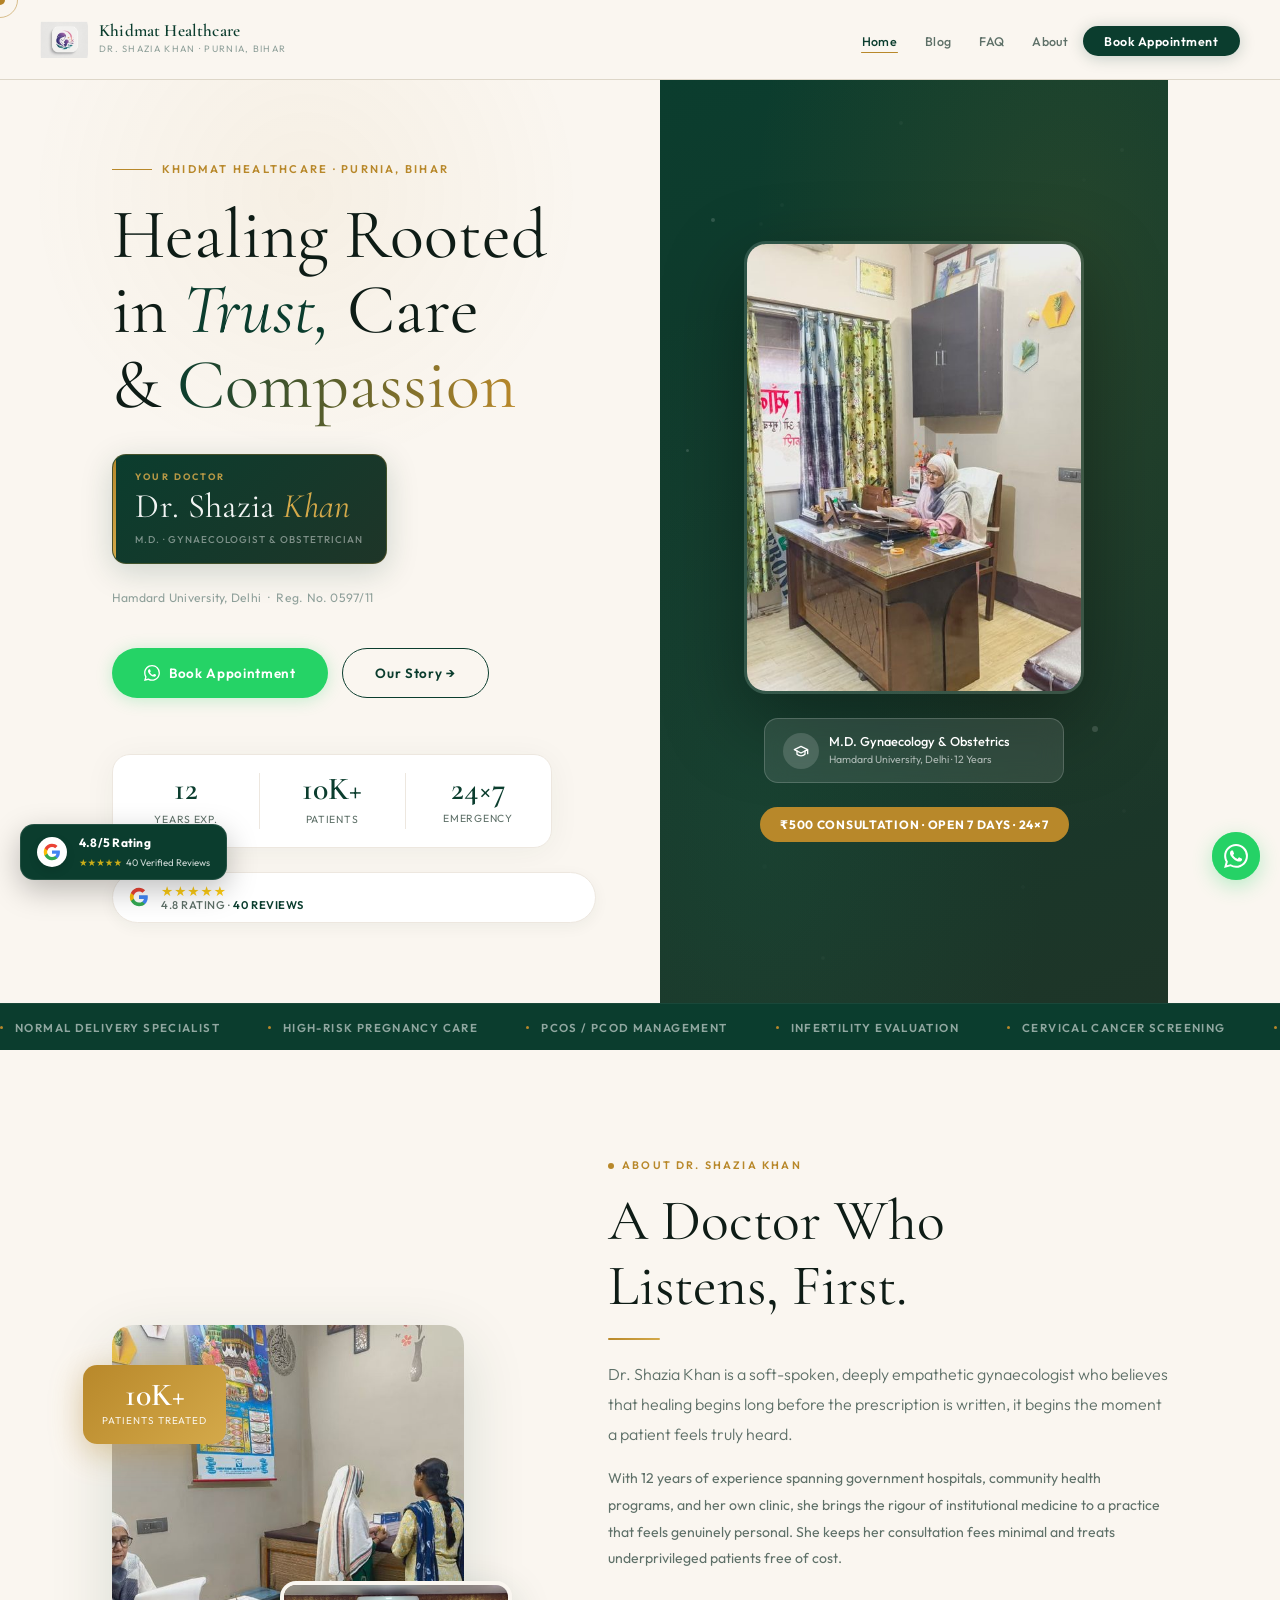
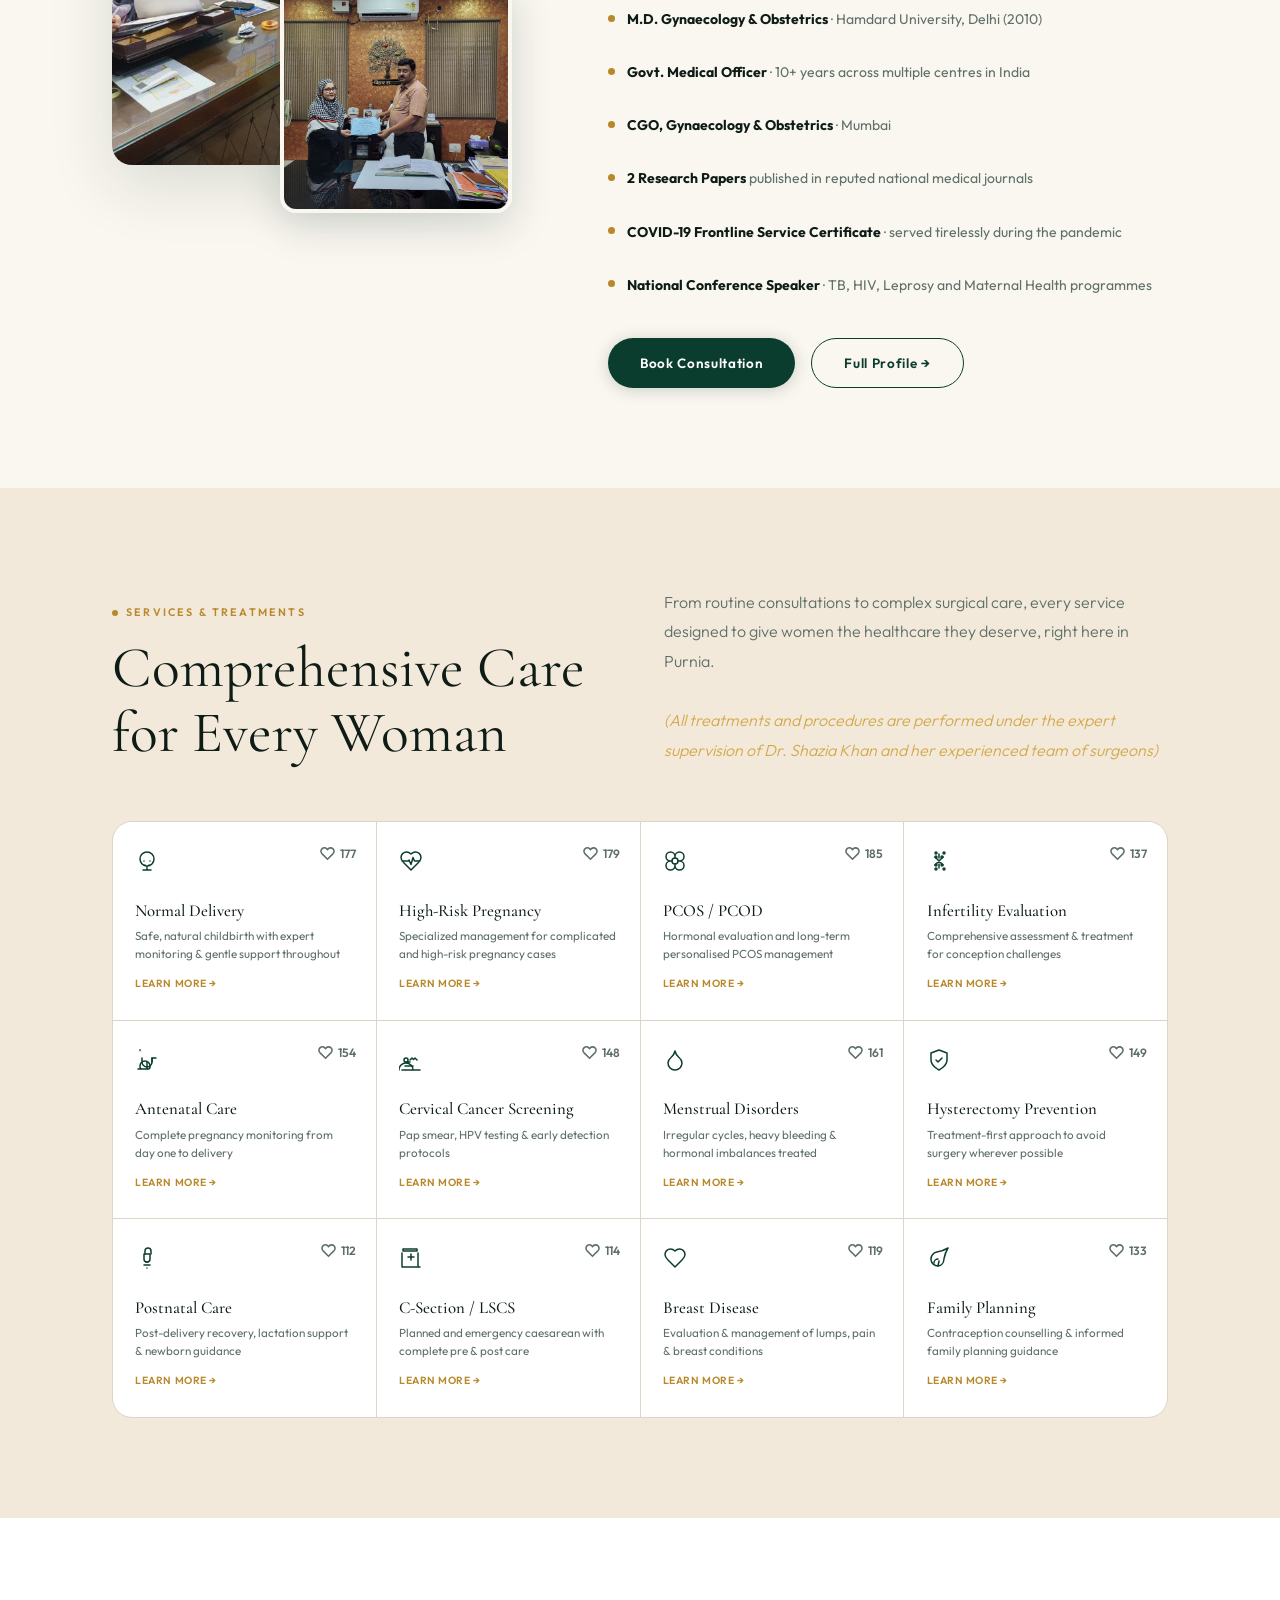
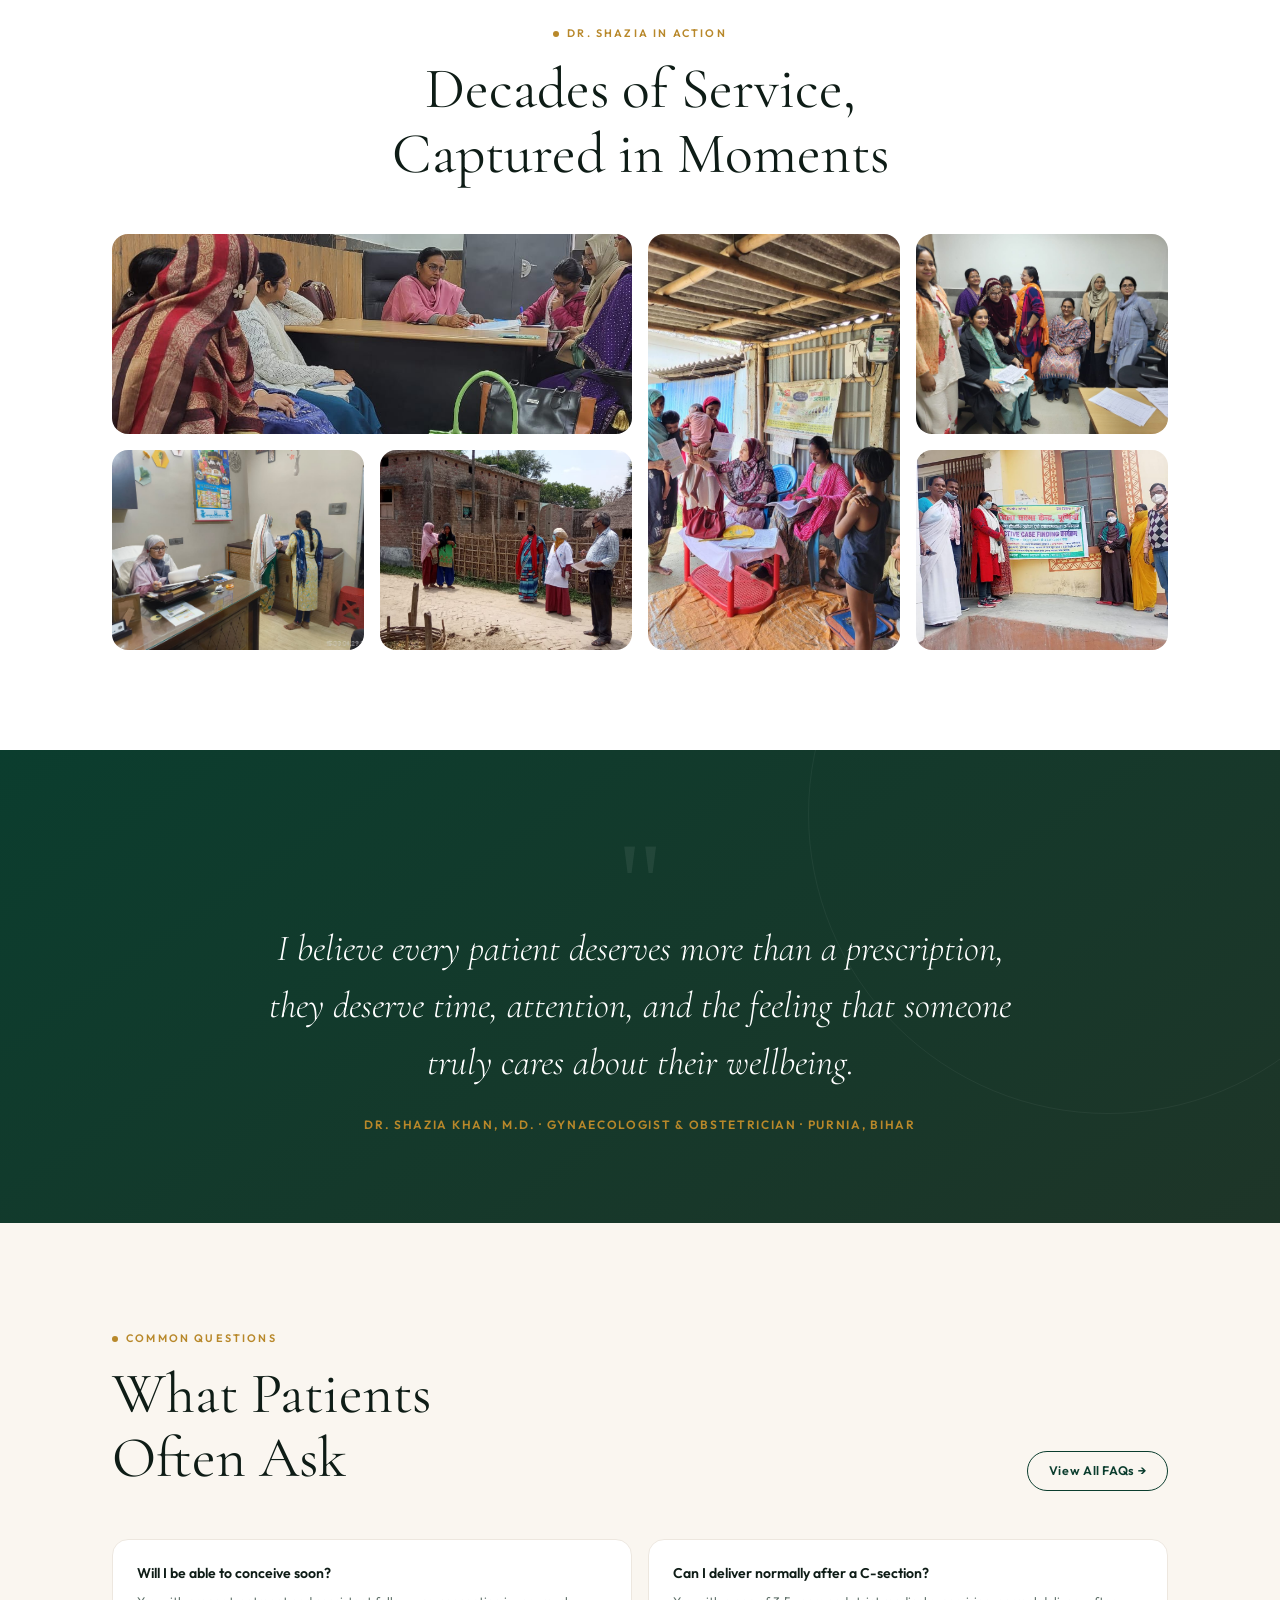
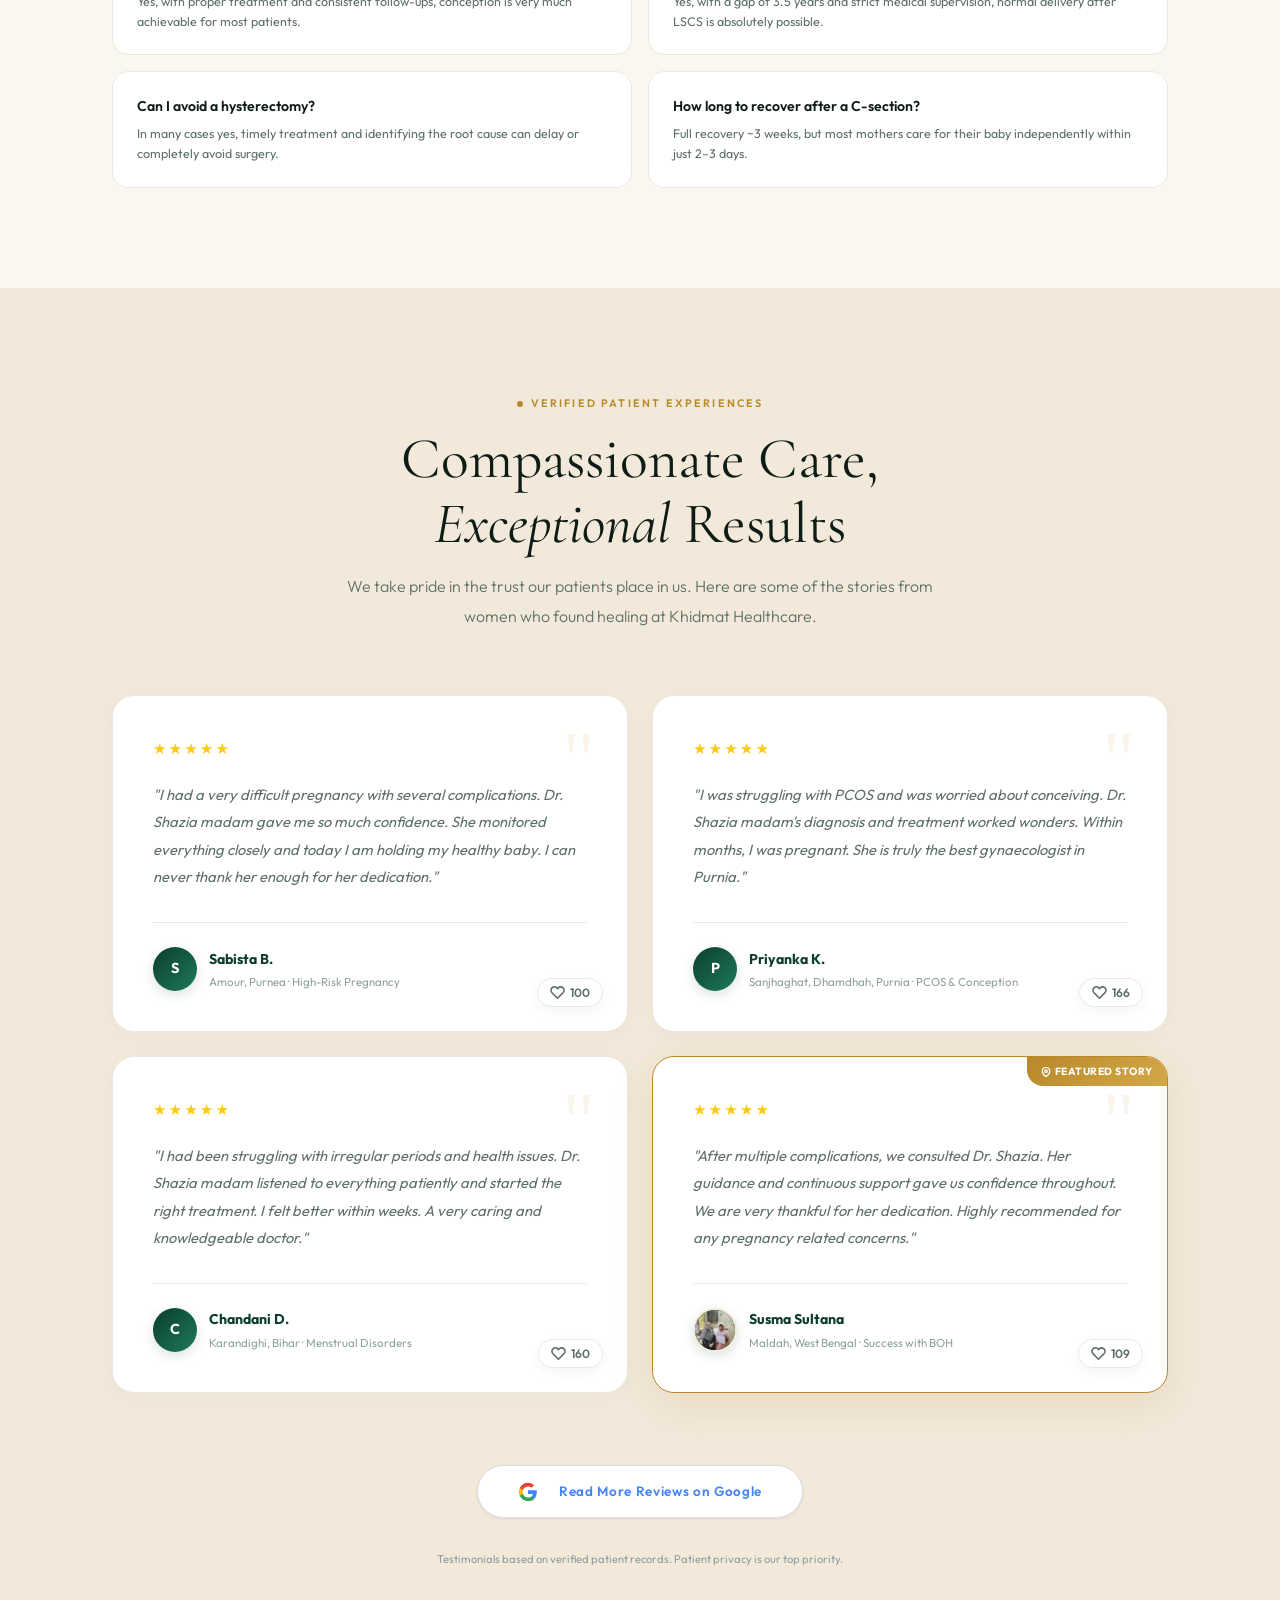
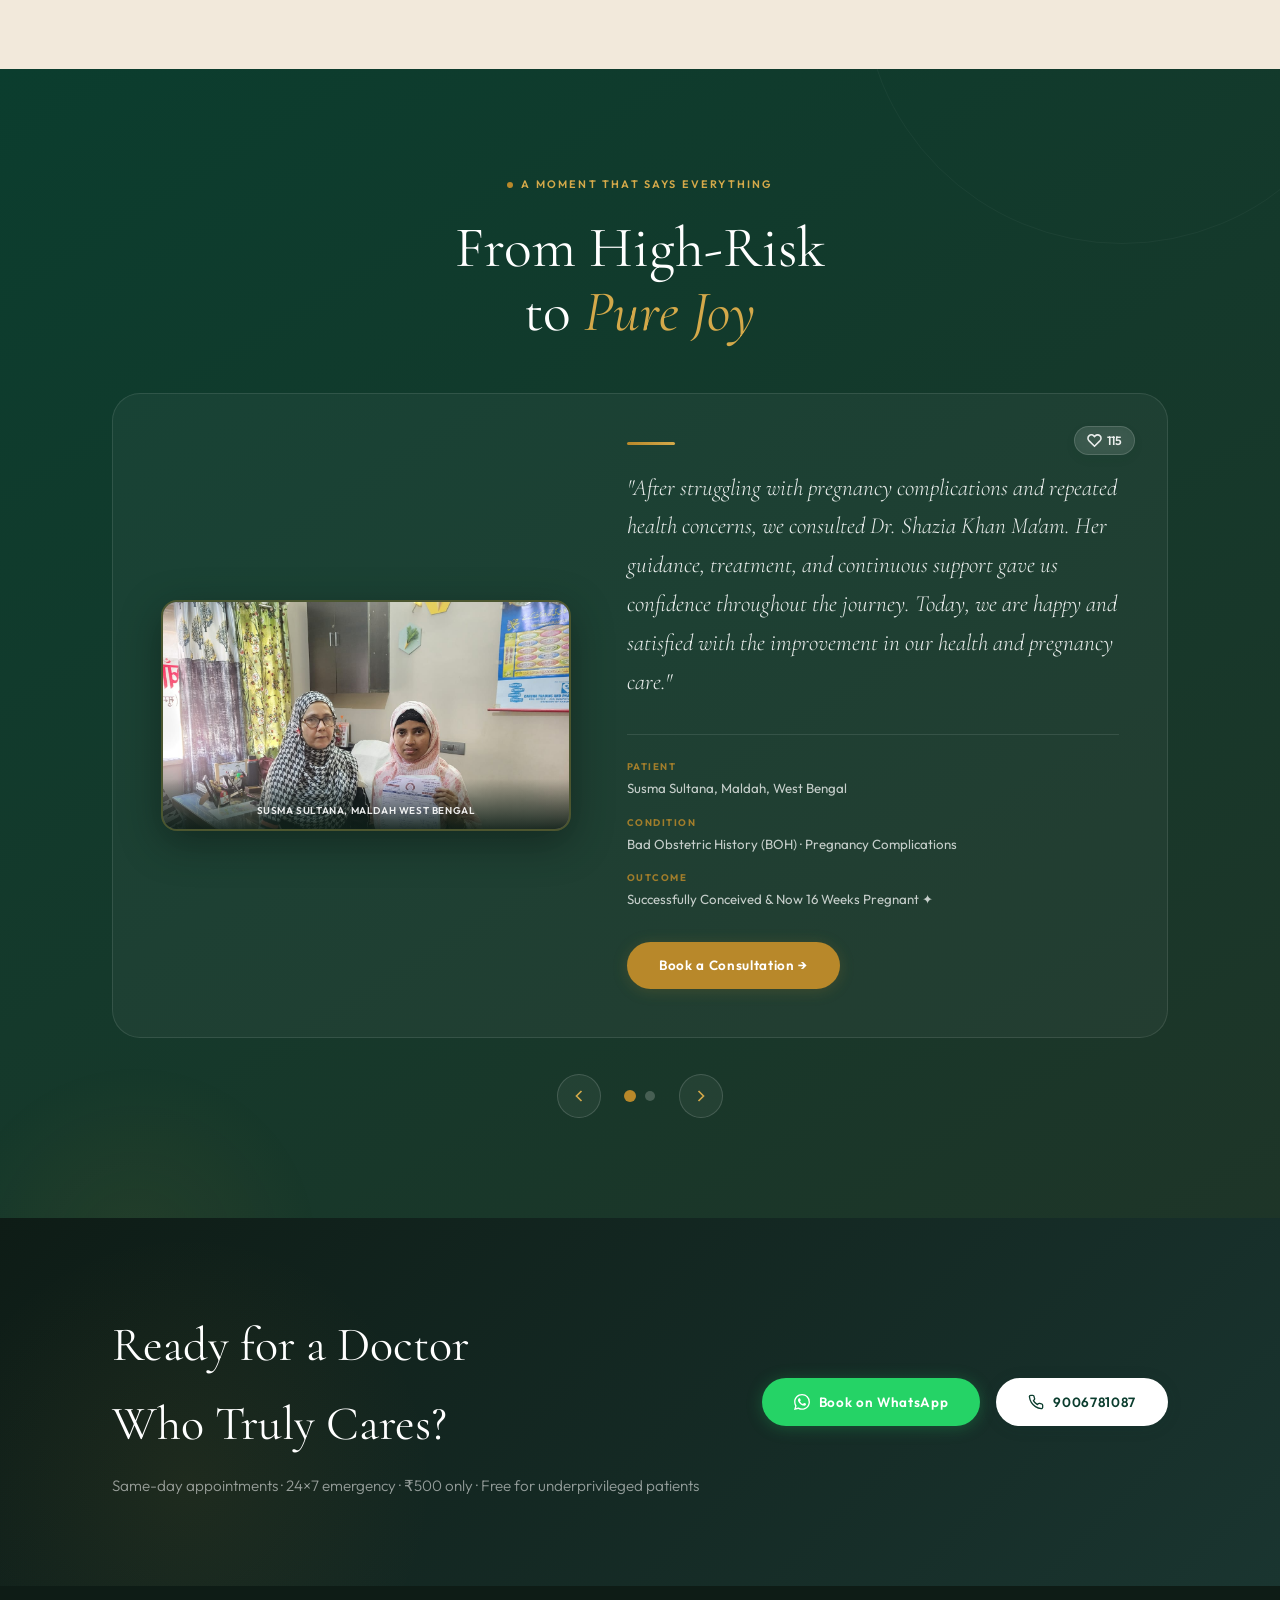
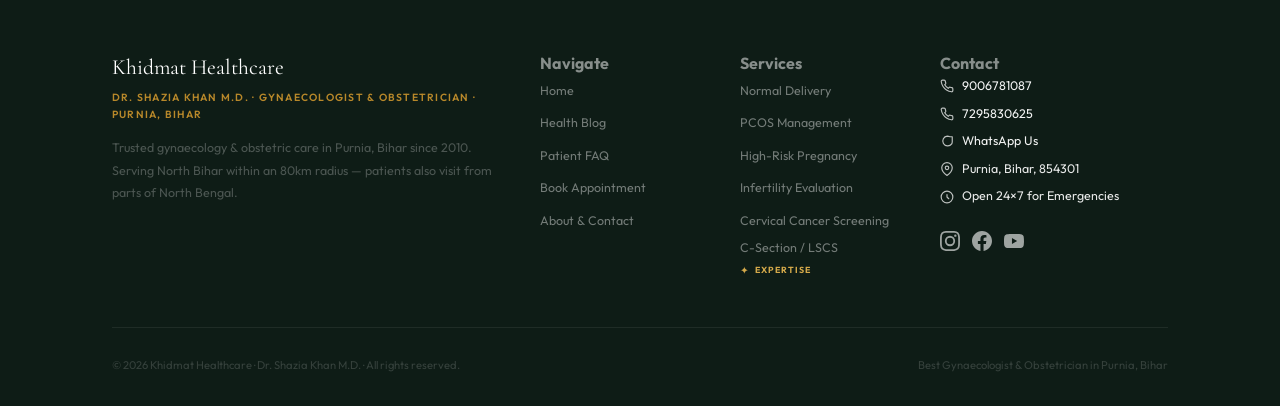
==== commit 6892b872: "Refine social media integration, mobile service layout, and typography" ====
--- a/index.html
+++ b/index.html
@@ -129,7 +129,11 @@
     "name": "M.D. Gynaecology & Obstetrics",
     "recognizedBy": {"@type":"Organization","name":"Hamdard University, Delhi"}
   },
-  "sameAs": []
+  "sameAs": [
+    "https://www.instagram.com/drshazia_clinic/?utm_source=ig_web_button_share_sheet",
+    "https://www.facebook.com/shadakhtar7",
+    "https://www.youtube.com/@shaziakhan793"
+  ]
 }
 </script>
 
@@ -378,7 +382,7 @@
 <!-- SERVICES -->
 <section class="sec svc-bg" aria-labelledby="svc-h2">
 <div class="wrap">
-<div class="svc-header">
+<div class="services-header">
   <div>
     <div class="eyebrow reveal">Services &amp; Treatments</div>
     <h2 id="svc-h2" class="d2 reveal d1s">Comprehensive Care<br>for Every Woman</h2>
@@ -882,7 +886,51 @@
           <a href="https://maps.app.goo.gl/JFm4qYXt7JNYdgiG6" target="_blank" style="font-size:.76rem;color:var(--forest);text-decoration:underline;margin-top:4px;">Get Directions on Google Maps →</a>
         </div>
       </div>
-      <a href="https://wa.me/919006781087?text=Hello%20Dr.%20Shazia%2C%20I%20would%20like%20to%20book%20an%20appointment." target="_blank" class="btn btn-wa reveal d3s" style="width:100%;justify-content:center;font-size:.92rem;padding:.95rem;" onclick="ripple(event,this)">
+      
+      <!-- SOCIAL CONNECT -->
+      <div class="info-card reveal d3s">
+        <div class="info-card-title">Connect with Dr. Shazia</div>
+        <div class="social-connect-grid">
+          <a href="https://www.instagram.com/drshazia_clinic/?utm_source=ig_web_button_share_sheet" target="_blank" class="social-connect-link sc-insta">
+            <div class="sc-left">
+              <span class="sc-icon">
+                <svg viewBox="0 0 24 24" aria-hidden="true"><defs><linearGradient id="ig-grad" x1="0%" y1="100%" x2="100%" y2="0%"><stop offset="0%" stop-color="#f09433"/><stop offset="25%" stop-color="#e6683c"/><stop offset="50%" stop-color="#dc2743"/><stop offset="75%" stop-color="#cc2366"/><stop offset="100%" stop-color="#bc1888"/></linearGradient></defs><path d="M12 2.163c3.204 0 3.584.012 4.85.07 3.252.148 4.771 1.691 4.919 4.919.058 1.265.069 1.645.069 4.849 0 3.205-.012 3.584-.069 4.849-.149 3.225-1.664 4.771-4.919 4.919-1.266.058-1.644.07-4.85.07-3.204 0-3.584-.012-4.849-.07-3.26-.149-4.771-1.699-4.919-4.92-.058-1.265-.07-1.644-.07-4.849 0-3.204.013-3.583.07-4.849.149-3.227 1.664-4.771 4.919-4.919 1.266-.057 1.645-.069 4.849-.069zM12 0C8.741 0 8.333.014 7.053.072 2.695.272.273 2.69.073 7.052.014 8.333 0 8.741 0 12c0 3.259.014 3.668.072 4.948.2 4.358 2.618 6.78 6.98 6.98C8.333 23.986 8.741 24 12 24c3.259 0 3.668-.014 4.948-.072 4.354-.2 6.782-2.618 6.979-6.98.059-1.28.073-1.689.073-4.948 0-3.259-.014-3.667-.072-4.947-.196-4.354-2.617-6.78-6.979-6.98C15.668.014 15.259 0 12 0zm0 5.838a6.162 6.162 0 100 12.324 6.162 6.162 0 000-12.324zM12 16a4 4 0 110-8 4 4 0 010 8zm6.406-11.845a1.44 1.44 0 100 2.881 1.44 1.44 0 000-2.881z"/></svg>
+              </span>
+              <div>
+                <span class="sc-text">Instagram</span>
+                <span class="sc-sub">@drshazia_clinic</span>
+              </div>
+            </div>
+            <span class="sc-arrow">→</span>
+          </a>
+          <a href="https://www.facebook.com/shadakhtar7" target="_blank" class="social-connect-link sc-fb">
+            <div class="sc-left">
+              <span class="sc-icon">
+                <svg viewBox="0 0 24 24" aria-hidden="true"><path d="M24 12.073c0-6.627-5.373-12-12-12s-12 5.373-12 12c0 5.99 4.388 10.954 10.125 11.854v-8.385H7.078v-3.469h3.047V9.43c0-3.007 1.792-4.669 4.533-4.669 1.312 0 2.686.235 2.686.235v2.953H15.83c-1.491 0-1.956.925-1.956 1.874v2.25h3.328l-.532 3.469h-2.796v8.385C19.612 23.027 24 18.062 24 12.073z"/></svg>
+              </span>
+              <div>
+                <span class="sc-text">Facebook</span>
+                <span class="sc-sub">Official Page</span>
+              </div>
+            </div>
+            <span class="sc-arrow">→</span>
+          </a>
+          <a href="https://www.youtube.com/@shaziakhan793" target="_blank" class="social-connect-link sc-yt">
+            <div class="sc-left">
+              <span class="sc-icon">
+                <svg viewBox="0 0 24 24" aria-hidden="true"><path d="M23.498 6.186a3.016 3.016 0 0 0-2.122-2.136C19.505 3.545 12 3.545 12 3.545s-7.505 0-9.377.505A3.017 3.017 0 0 0 .502 6.186C0 8.07 0 12 0 12s0 3.93.502 5.814a3.016 3.016 0 0 0 2.122 2.136c1.871.505 9.376.505 9.376.505s7.505 0 9.377-.505a3.015 3.015 0 0 0 2.122-2.136C24 15.93 24 12 24 12s0-3.93-.502-5.814zM9.545 15.568V8.432L15.818 12l-6.273 3.568z"/></svg>
+              </span>
+              <div>
+                <span class="sc-text">YouTube</span>
+                <span class="sc-sub">@shaziakhan793</span>
+              </div>
+            </div>
+            <span class="sc-arrow">→</span>
+          </a>
+        </div>
+      </div>
+
+      <a href="https://wa.me/919006781087?text=Hello%20Dr.%20Shazia%2C%20I%20would%20like%20to%20book%20an%20appointment." target="_blank" class="btn btn-wa reveal d4s" style="width:100%;justify-content:center;font-size:.92rem;padding:.95rem;" onclick="ripple(event,this)">
         <svg width="18" height="18" viewBox="0 0 24 24" fill="white" aria-hidden="true"><path d="M17.472 14.382c-.297-.149-1.758-.867-2.03-.967-.273-.099-.471-.148-.67.15-.197.297-.767.966-.94 1.164-.173.199-.347.223-.644.075-.297-.15-1.255-.463-2.39-1.475-.883-.788-1.48-1.761-1.653-2.059-.173-.297-.018-.458.13-.606.134-.133.298-.347.446-.52.149-.174.198-.298.298-.497.099-.198.05-.371-.025-.52-.075-.149-.669-1.612-.916-2.207-.242-.579-.487-.5-.669-.51-.173-.008-.371-.01-.57-.01-.198 0-.52.074-.792.372-.272.297-1.04 1.016-1.04 2.479 0 1.462 1.065 2.875 1.213 3.074.149.198 2.096 3.2 5.077 4.487.709.306 1.262.489 1.694.625.712.227 1.36.195 1.871.118.571-.085 1.758-.719 2.006-1.413.248-.694.248-1.289.173-1.413-.074-.124-.272-.198-.57-.347m-5.421 7.403h-.004a9.87 9.87 0 01-5.031-1.378l-.361-.214-3.741.982.998-3.648-.235-.374a9.86 9.86 0 01-1.51-5.26c.001-5.45 4.436-9.884 9.888-9.884 2.64 0 5.122 1.03 6.988 2.898a9.825 9.825 0 012.893 6.994c-.003 5.45-4.437 9.884-9.885 9.884m8.413-18.297A11.815 11.815 0 0012.05 0C5.495 0 .16 5.335.157 11.892c0 2.096.547 4.142 1.588 5.945L.057 24l6.305-1.654a11.882 11.882 0 005.683 1.448h.005c6.554 0 11.89-5.335 11.893-11.893a11.821 11.821 0 00-3.48-8.413z"/></svg>
         Book Appointment on WhatsApp
       </a>
@@ -923,6 +971,17 @@
     <div class="f-ci" style="color: rgba(255, 255, 255, 0.9);">
       <svg width="14" height="14" viewBox="0 0 24 24" fill="none" stroke="currentColor" stroke-width="2" stroke-linecap="round" stroke-linejoin="round" style="opacity: 0.8;"><circle cx="12" cy="12" r="10"/><path d="M12 8v4l3 3"/></svg>
       Open 24×7 for Emergencies
+    </div>
+    <div style="display: flex; gap: 12px; margin-top: 1.5rem;">
+      <a href="https://www.instagram.com/drshazia_clinic/?utm_source=ig_web_button_share_sheet" target="_blank" class="f-social fs-insta">
+        <svg width="20" height="20" viewBox="0 0 24 24" aria-hidden="true"><path d="M12 2.163c3.204 0 3.584.012 4.85.07 3.252.148 4.771 1.691 4.919 4.919.058 1.265.069 1.645.069 4.849 0 3.205-.012 3.584-.069 4.849-.149 3.225-1.664 4.771-4.919 4.919-1.266.058-1.644.07-4.85.07-3.204 0-3.584-.012-4.849-.07-3.26-.149-4.771-1.699-4.919-4.92-.058-1.265-.07-1.644-.07-4.849 0-3.204.013-3.583.07-4.849.149-3.227 1.664-4.771 4.919-4.919 1.266-.057 1.645-.069 4.849-.069zM12 0C8.741 0 8.333.014 7.053.072 2.695.272.273 2.69.073 7.052.014 8.333 0 8.741 0 12c0 3.259.014 3.668.072 4.948.2 4.358 2.618 6.78 6.98 6.98C8.333 23.986 8.741 24 12 24c3.259 0 3.668-.014 4.948-.072 4.354-.2 6.782-2.618 6.979-6.98.059-1.28.073-1.689.073-4.948 0-3.259-.014-3.667-.072-4.947-.196-4.354-2.617-6.78-6.979-6.98C15.668.014 15.259 0 12 0zm0 5.838a6.162 6.162 0 100 12.324 6.162 6.162 0 000-12.324zM12 16a4 4 0 110-8 4 4 0 010 8zm6.406-11.845a1.44 1.44 0 100 2.881 1.44 1.44 0 000-2.881z"/></svg>
+      </a>
+      <a href="https://www.facebook.com/shadakhtar7" target="_blank" class="f-social fs-fb">
+        <svg width="20" height="20" viewBox="0 0 24 24" aria-hidden="true"><path d="M24 12.073c0-6.627-5.373-12-12-12s-12 5.373-12 12c0 5.99 4.388 10.954 10.125 11.854v-8.385H7.078v-3.469h3.047V9.43c0-3.007 1.792-4.669 4.533-4.669 1.312 0 2.686.235 2.686.235v2.953H15.83c-1.491 0-1.956.925-1.956 1.874v2.25h3.328l-.532 3.469h-2.796v8.385C19.612 23.027 24 18.062 24 12.073z"/></svg>
+      </a>
+      <a href="https://www.youtube.com/@shaziakhan793" target="_blank" class="f-social fs-yt">
+        <svg width="20" height="20" viewBox="0 0 24 24" aria-hidden="true"><path d="M23.498 6.186a3.016 3.016 0 0 0-2.122-2.136C19.505 3.545 12 3.545 12 3.545s-7.505 0-9.377.505A3.017 3.017 0 0 0 .502 6.186C0 8.07 0 12 0 12s0 3.93.502 5.814a3.016 3.016 0 0 0 2.122 2.136c1.871.505 9.376.505 9.376.505s7.505 0 9.377-.505a3.015 3.015 0 0 0 2.122-2.136C24 15.93 24 12 24 12s0-3.93-.502-5.814zM9.545 15.568V8.432L15.818 12l-6.273 3.568z"/></svg>
+      </a>
     </div>
   </div>
 </div>
--- a/assets/css/style.css
+++ b/assets/css/style.css
@@ -124,11 +124,11 @@
    TYPOGRAPHY
 --------------------------------------------------------- */
 .eyebrow {
-  display: inline-flex; align-items: center; gap: 10px;
+  display: inline-flex; align-items: center; gap: 8px;
   font-size: .68rem; font-weight: 600; letter-spacing: .2em; text-transform: uppercase;
   color: var(--gold); margin-bottom: .9rem;
 }
-.eyebrow::before { content: ''; width: 24px; height: 1.5px; background: var(--gold); border-radius: 2px; flex-shrink: 0; }
+.eyebrow::before { content: ''; width: 6px; height: 6px; background: var(--gold); border-radius: 50%; flex-shrink: 0; }
 .d1 { font-family: var(--ff-d); font-size: clamp(3.2rem, 6.5vw, 5.5rem); font-weight: 400; line-height: 1.06; }
 .d2 { font-family: var(--ff-d); font-size: clamp(2.2rem, 4.5vw, 3.6rem); font-weight: 400; line-height: 1.12; }
 .d3 { font-family: var(--ff-d); font-size: clamp(1.5rem, 3vw, 2.2rem); font-weight: 400; line-height: 1.2; }
@@ -397,7 +397,7 @@
    SERVICES SECTION
 --------------------------------------------------------- */
 .svc-bg { background: var(--parchment); }
-.svc-header { display: grid; grid-template-columns: 1fr 1fr; gap: 3rem; align-items: end; margin-bottom: 3.5rem; }
+.services-header { display: grid; grid-template-columns: 1fr 1fr; gap: 3rem; align-items: end; margin-bottom: 3.5rem; }
 .svc-grid {
   display: grid; grid-template-columns: repeat(4, 1fr);
   gap: 1px; background: var(--border);
@@ -799,7 +799,6 @@
 }
 .info-card:hover { box-shadow: 0 8px 32px rgba(11, 61, 46, .08); transform: translateY(-2px); }
 .info-card-title { font-size: .68rem; font-weight: 700; letter-spacing: .12em; text-transform: uppercase; color: var(--forest); margin-bottom: 1rem; display: flex; align-items: center; gap: 8px; }
-.info-card-title::before { content: ''; width: 16px; height: 1.5px; background: var(--gold); border-radius: 2px; }
 .c-row { display: flex; align-items: flex-start; gap: 11px; margin-bottom: 11px; font-size: .875rem; transition: transform var(--dur); }
 .c-row:hover { transform: translateX(4px); }
 .c-row:last-child { margin-bottom: 0; }
@@ -948,6 +947,89 @@
   0% { left: -100%; }
   50% { left: 0%; }
   100% { left: 100%; }
+}
+
+/* ---------------------------------------------------------
+   SOCIAL CONNECT CARD (ABOUT PAGE)
+--------------------------------------------------------- */
+.social-connect-grid {
+  display: flex; flex-direction: column; gap: 0.85rem;
+}
+
+.social-connect-link {
+  display: flex; align-items: center; justify-content: space-between;
+  background: var(--parchment);
+  border: 1px solid var(--border-lt);
+  padding: 0.85rem 1.15rem;
+  border-radius: 12px;
+  text-decoration: none;
+  transition: all 0.3s var(--ease);
+}
+
+.social-connect-link:hover {
+  background: var(--white);
+  border-color: rgba(11, 61, 46, 0.2);
+  box-shadow: 0 4px 15px rgba(11, 61, 46, 0.05);
+  transform: translateY(-2px);
+}
+
+.sc-left {
+  display: flex; align-items: center; gap: 12px;
+}
+
+.sc-icon {
+  width: 32px; height: 32px;
+  display: flex; align-items: center; justify-content: center;
+  transition: transform 0.3s var(--ease);
+  color: var(--forest);
+}
+
+.sc-icon svg {
+  width: 100%; height: 100%;
+  fill: currentColor;
+  transition: fill 0.3s var(--ease);
+}
+
+.social-connect-link:hover .sc-icon {
+  transform: scale(1.1);
+}
+
+.sc-insta:hover .sc-icon svg { fill: url(#ig-grad); }
+.sc-fb:hover .sc-icon svg { fill: #1877F2; }
+.sc-yt:hover .sc-icon svg { fill: #FF0000; }
+
+/* Footer Socials */
+.f-social {
+  color: rgba(255, 255, 255, 0.6);
+  transition: all 0.3s var(--ease);
+  display: inline-flex;
+}
+.f-social svg {
+  fill: currentColor;
+  transition: fill 0.3s var(--ease);
+}
+.f-social:hover { transform: scale(1.1); }
+.fs-insta:hover svg { fill: url(#ig-grad); }
+.fs-fb:hover svg { fill: #1877F2; }
+.fs-yt:hover svg { fill: #FF0000; }
+
+.sc-text {
+  font-family: var(--ff-b); font-size: 0.95rem; font-weight: 600;
+  color: var(--ink); display: block; line-height: 1.2;
+}
+
+.sc-sub {
+  font-size: 0.65rem; text-transform: uppercase; letter-spacing: 0.08em;
+  color: var(--muted); display: block; margin-top: 3px;
+}
+
+.sc-arrow {
+  color: var(--gold); font-size: 1.1rem;
+  transition: transform 0.3s var(--ease);
+}
+
+.social-connect-link:hover .sc-arrow {
+  transform: translateX(4px);
 }
 
 /* ---------------------------------------------------------
@@ -1166,7 +1248,7 @@
   .about-grid { grid-template-columns: 1fr; gap: 3rem; }
   .img-stack { padding-bottom: 2rem; padding-right: 2rem; }
   .img-stack-accent { display: none; }
-  .svc-header { grid-template-columns: 1fr; }
+  .services-header { grid-template-columns: 1fr; }
   .testi-grid { grid-template-columns: 1fr; }
   .faq-prev-grid { grid-template-columns: 1fr; }
   .blog-grid { grid-template-columns: repeat(2, 1fr); }
@@ -1183,14 +1265,58 @@
 }
 @media (max-width: 600px) {
   .sec { padding: 64px 0; }
-  .svc-grid { grid-template-columns: 1fr; gap: 1rem; }
-  .svc-card { padding: 1.5rem 1.25rem; text-align: center; }
-  .svc-icon { width: 44px; height: 44px; margin: 0 auto 1rem; }
-  .svc-name { font-size: 1rem; }
-  .svc-desc { font-size: .75rem; line-height: 1.5; }
-  .svc-read { font-size: .6rem !important; }
-
-
+  .svc-grid { 
+    grid-template-columns: 1fr; 
+    gap: 0.65rem; 
+    background: transparent; 
+    border: none;
+  }
+  .svc-card { 
+    display: grid; 
+    grid-template-columns: 42px 1fr 20px; 
+    grid-template-areas: 
+      "icon name arrow"
+      "icon desc arrow";
+    align-items: center;
+    column-gap: 1rem;
+    row-gap: 0.15rem;
+    padding: 1rem 1.15rem; 
+    text-align: left; 
+    background: var(--white);
+    border: 1px solid var(--border-lt);
+    border-radius: 12px;
+    box-shadow: 0 4px 12px rgba(11, 61, 46, 0.03);
+  }
+  .svc-icon { 
+    grid-area: icon;
+    width: 42px; height: 42px; 
+    margin: 0; 
+  }
+  .svc-name { 
+    grid-area: name;
+    font-size: 0.95rem; 
+    margin-bottom: 0;
+    align-self: end;
+  }
+  .svc-desc { 
+    grid-area: desc;
+    font-size: 0.72rem; 
+    line-height: 1.35; 
+    margin-bottom: 0;
+    align-self: start;
+    color: var(--muted);
+  }
+  .svc-read { 
+    display: none !important; 
+  }
+  .svc-card::after {
+    content: '→';
+    grid-area: arrow;
+    font-size: 1.1rem;
+    color: var(--gold);
+    opacity: 0.6;
+    justify-self: end;
+  }
   
   .blog-grid { grid-template-columns: 1fr; }
   .footer-top { grid-template-columns: 1fr; gap: 2rem; }
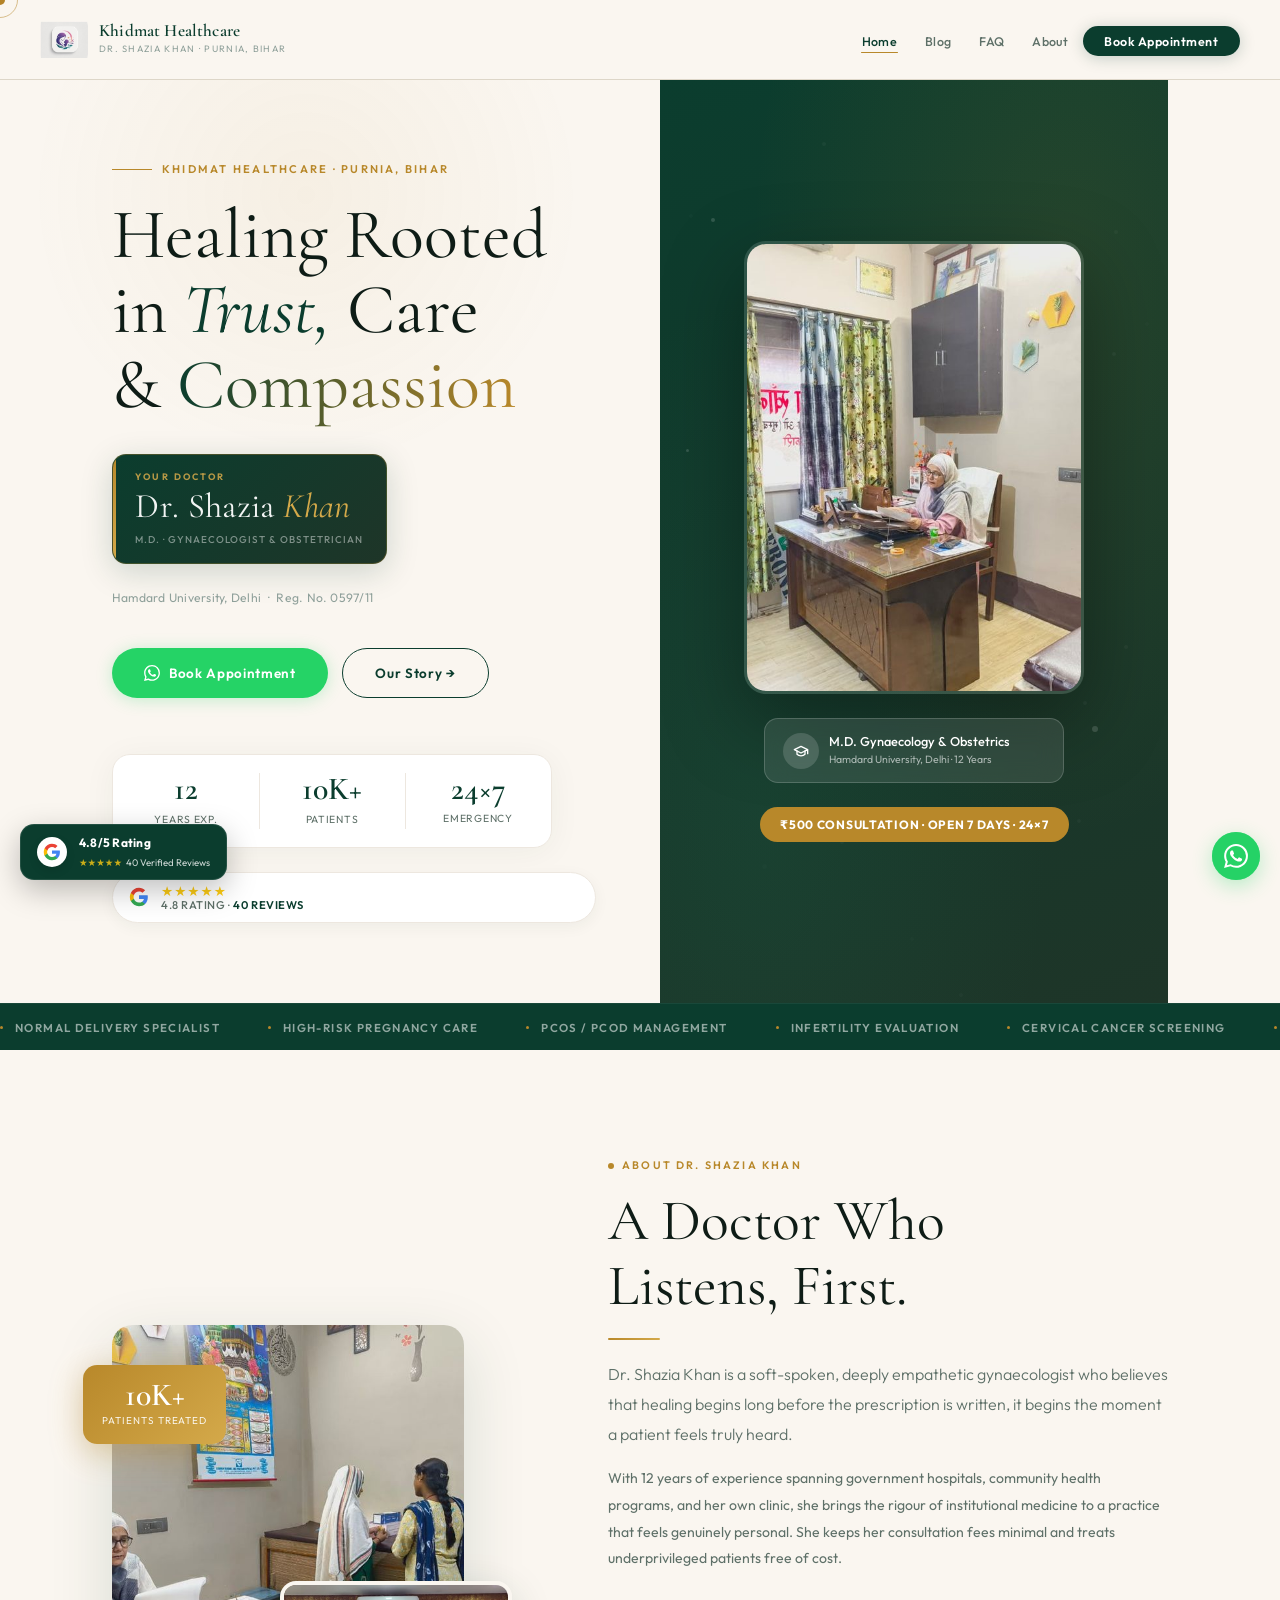
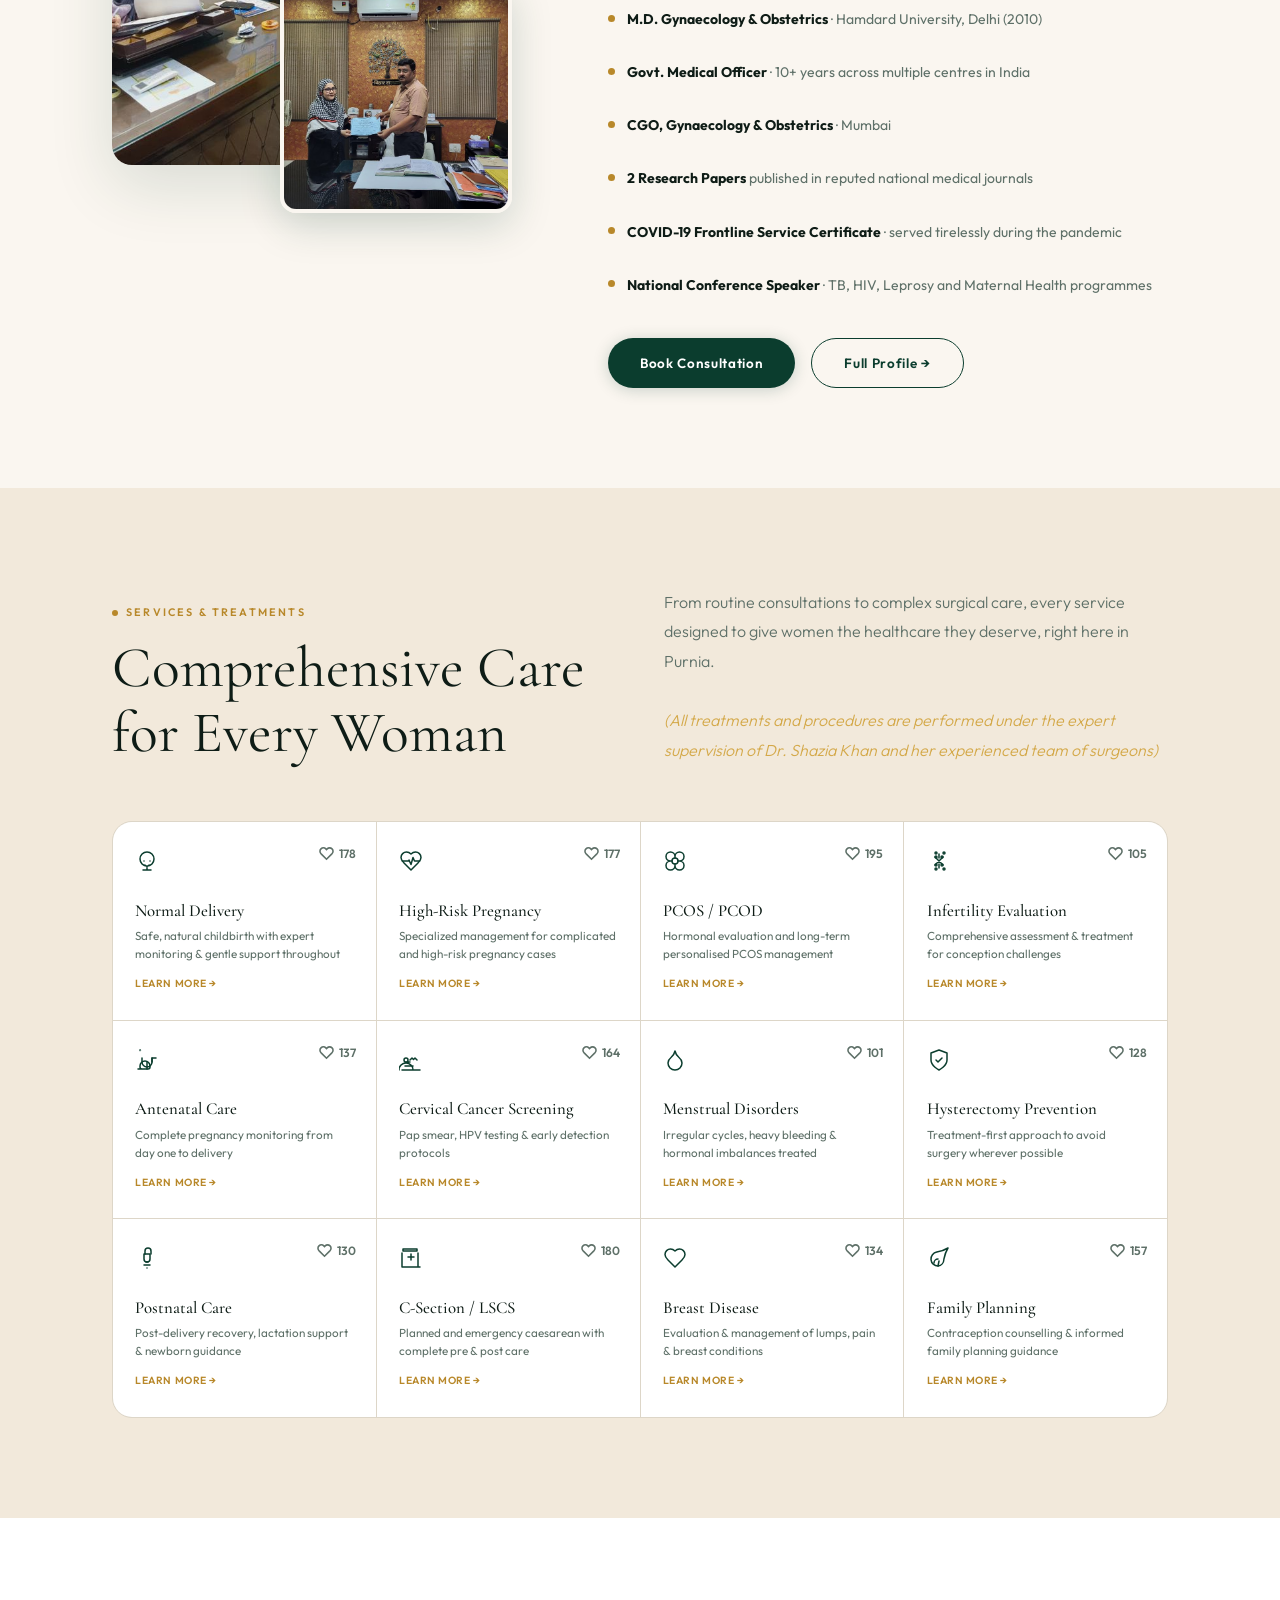
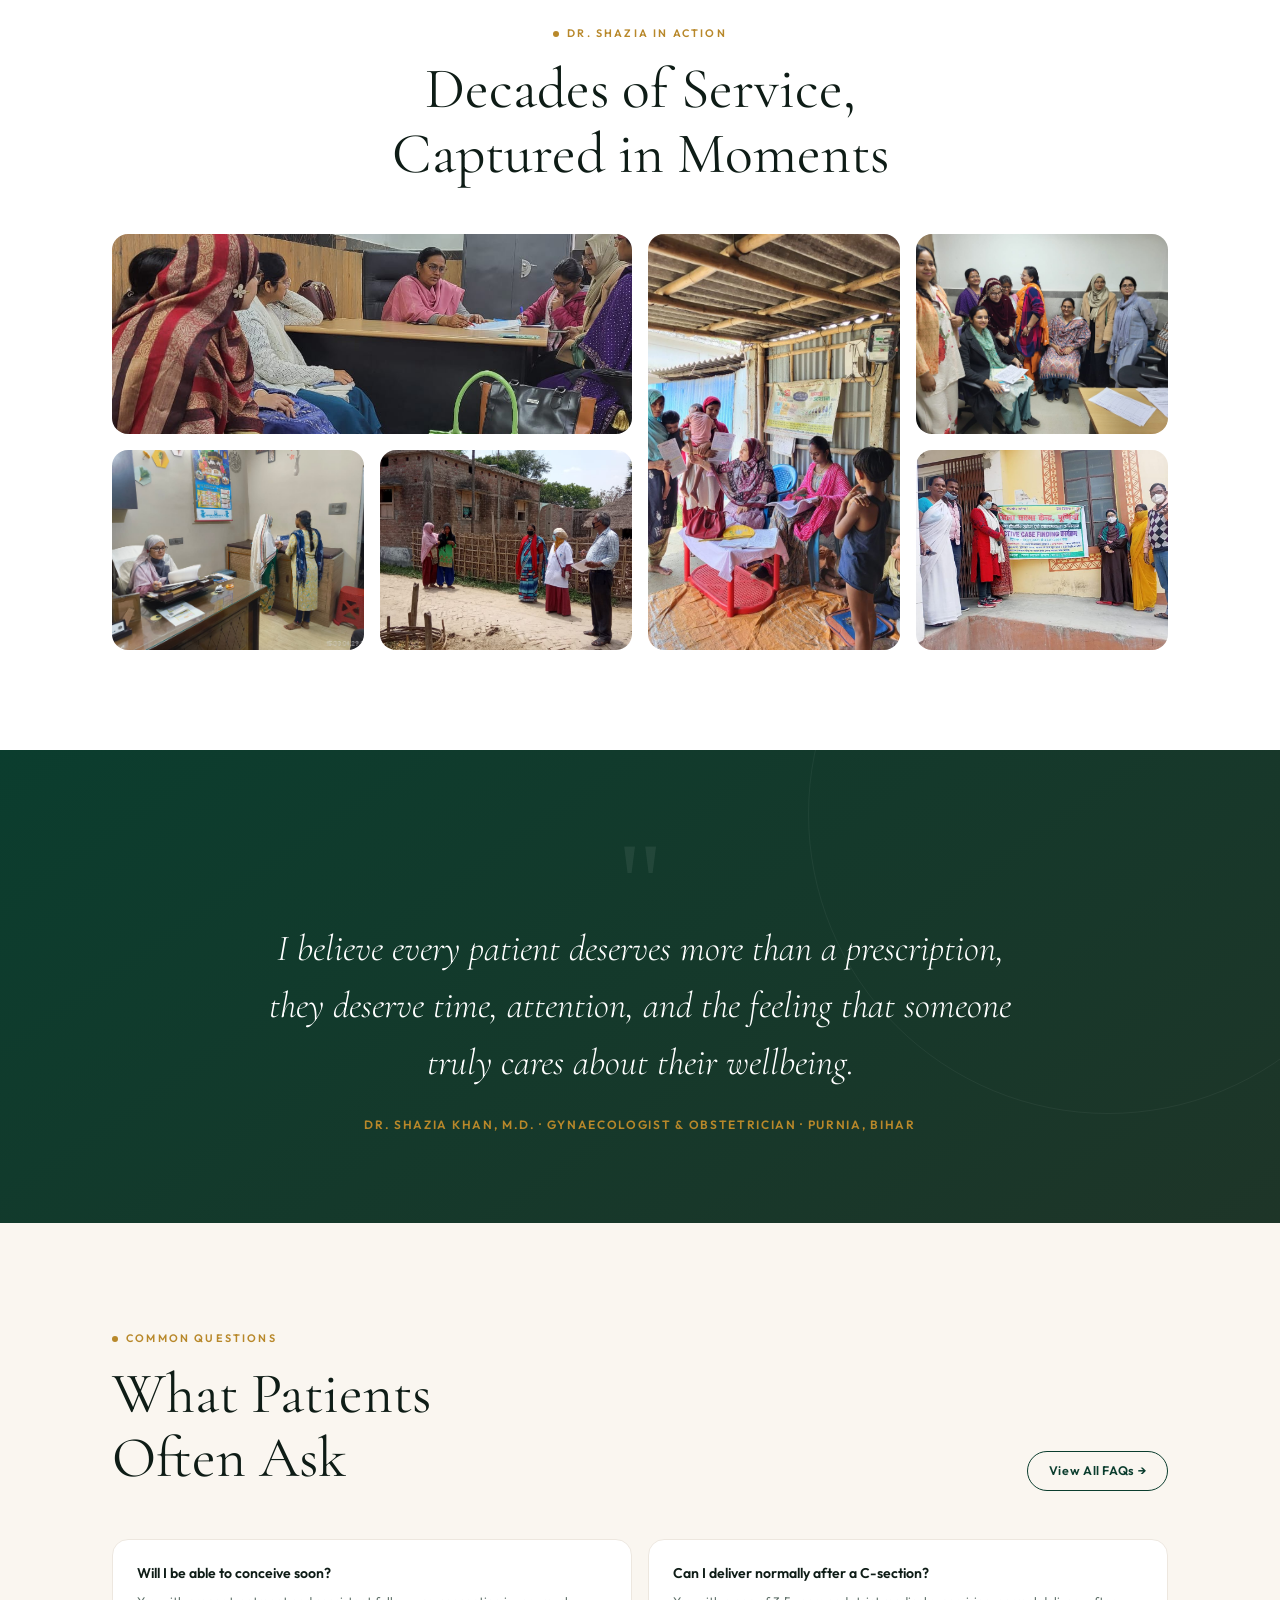
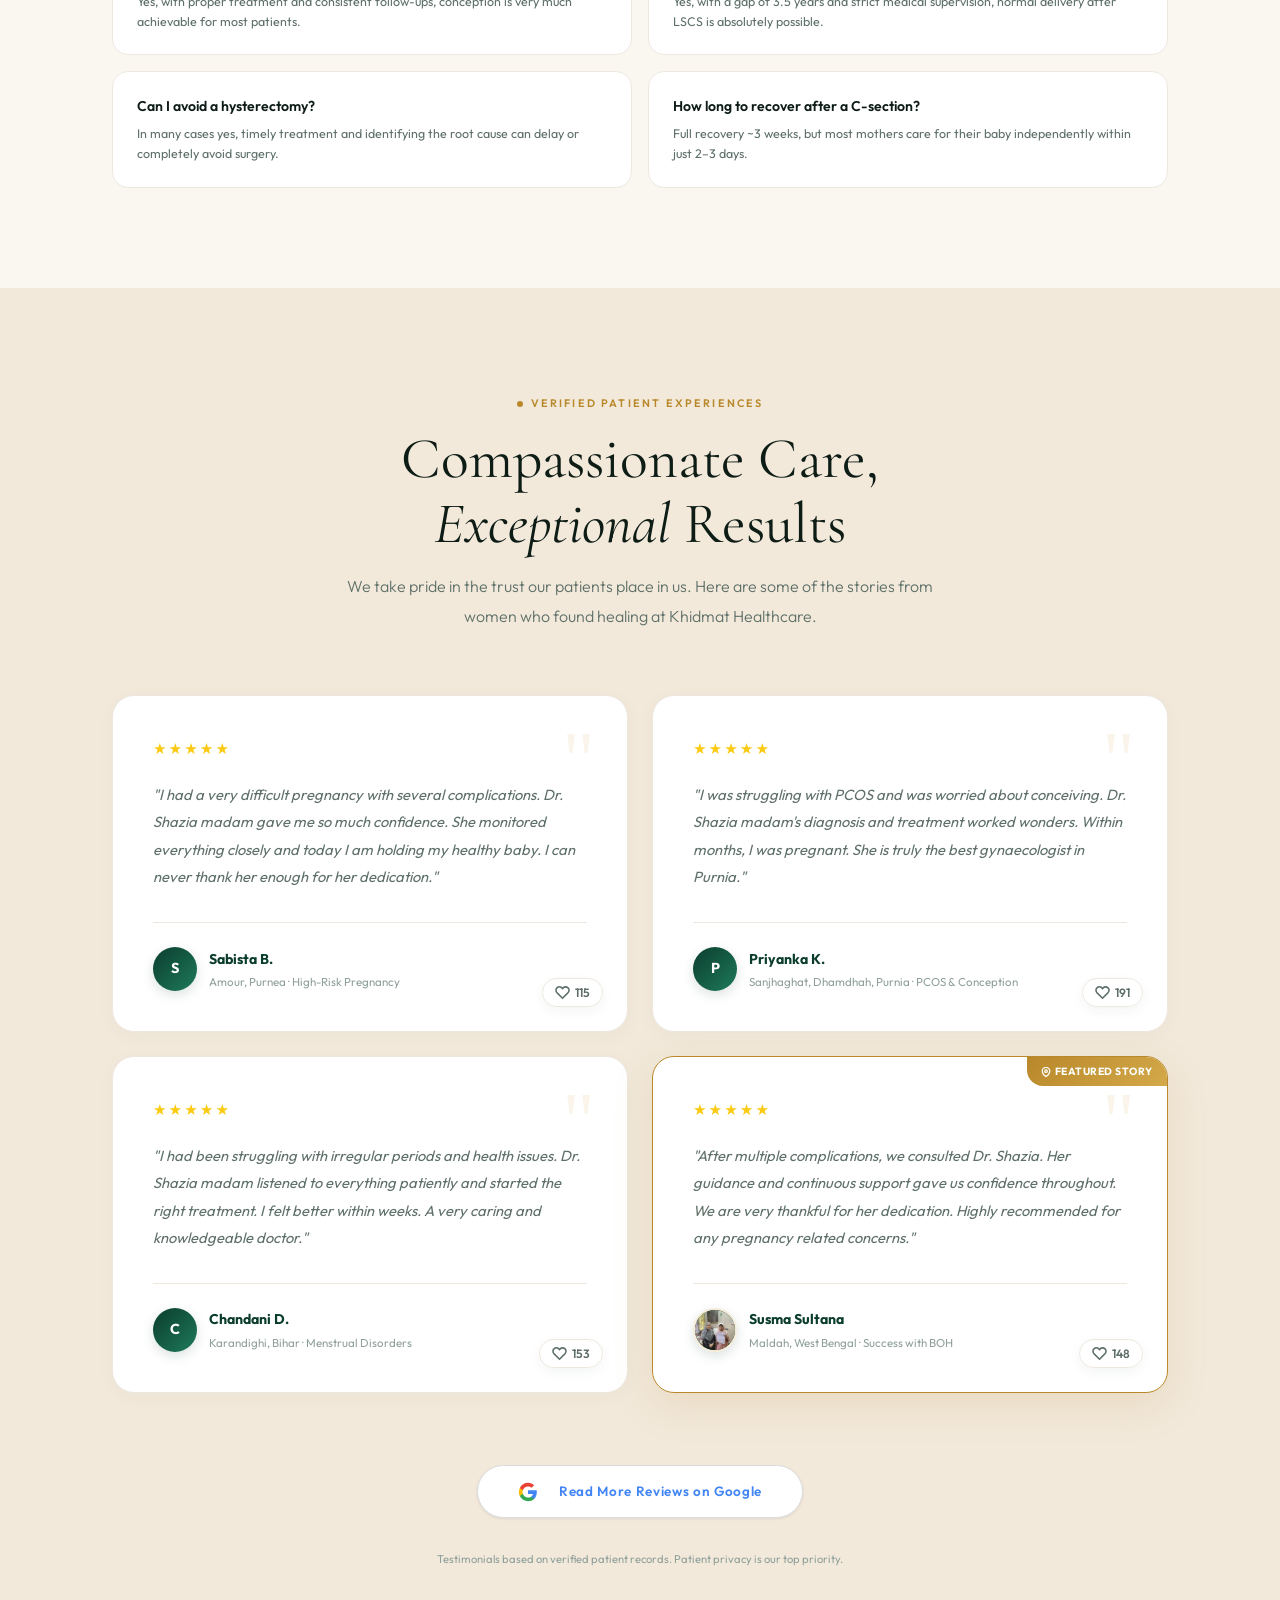
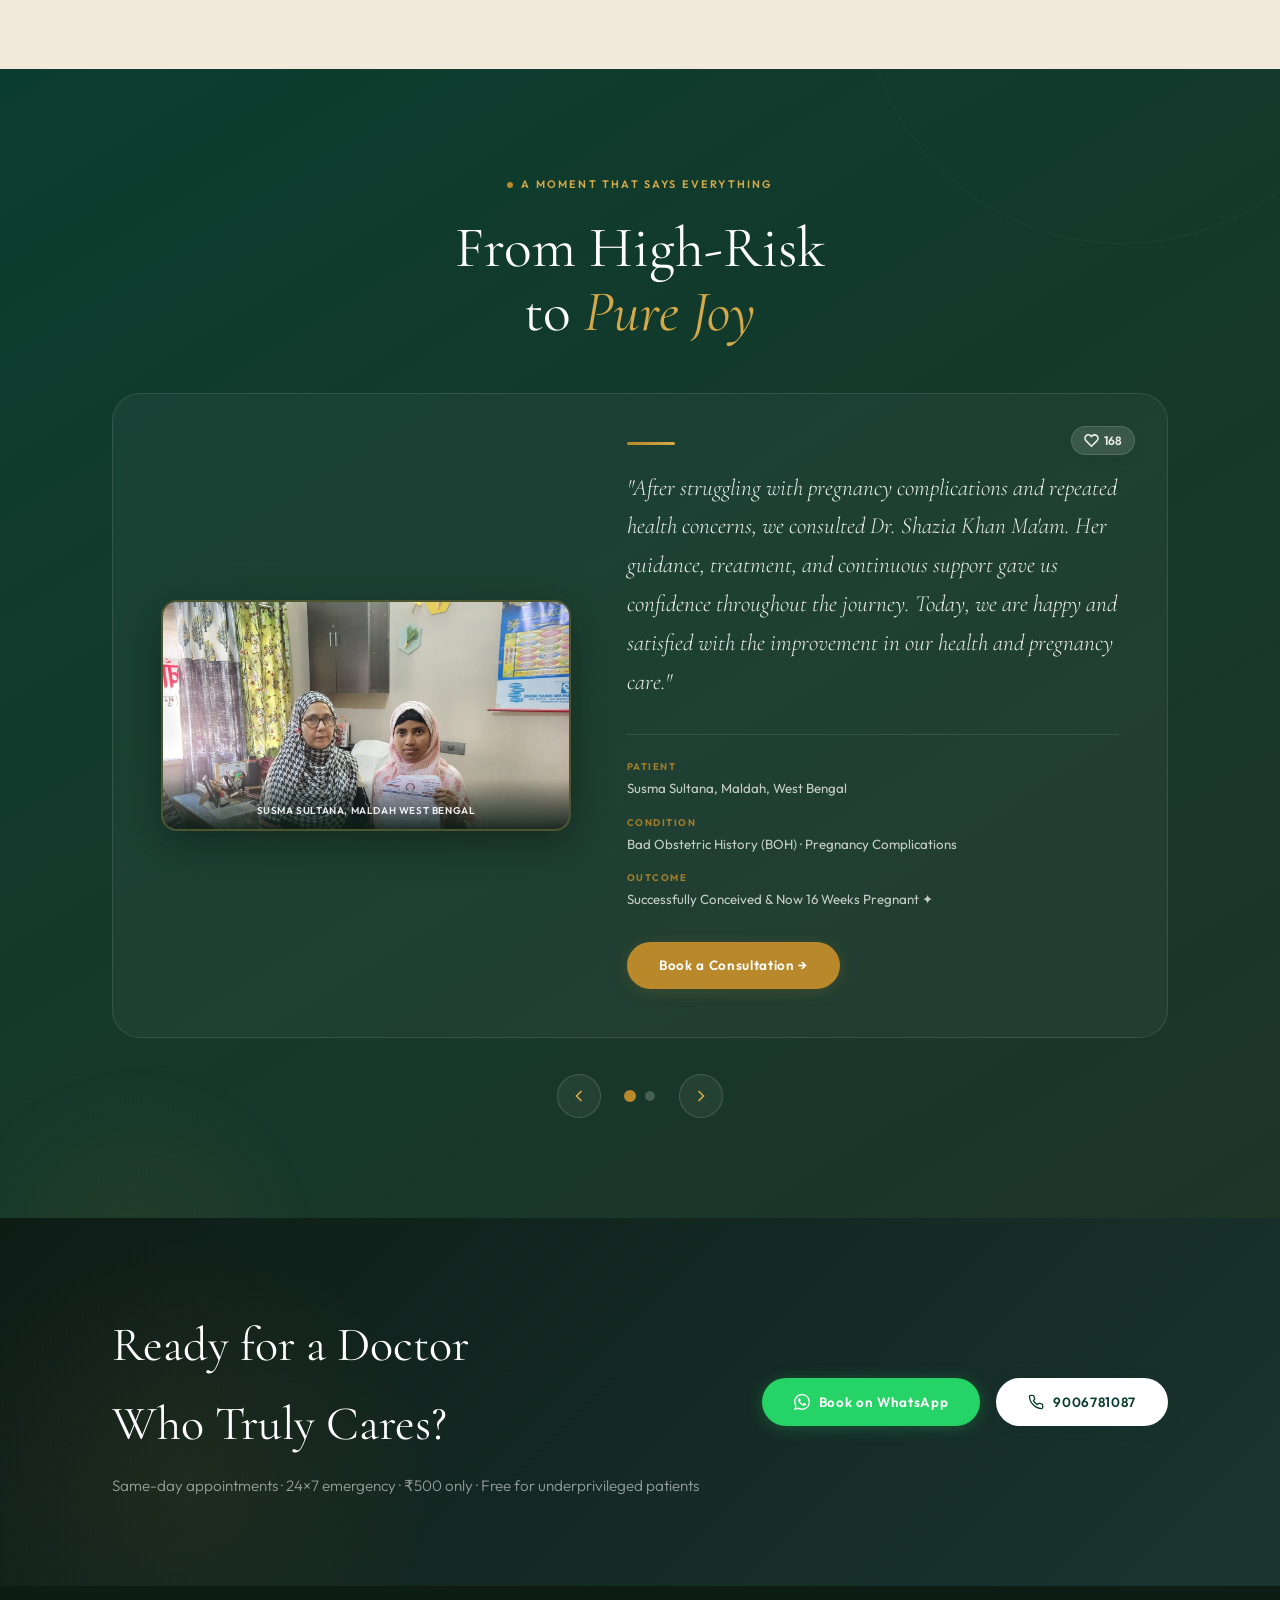
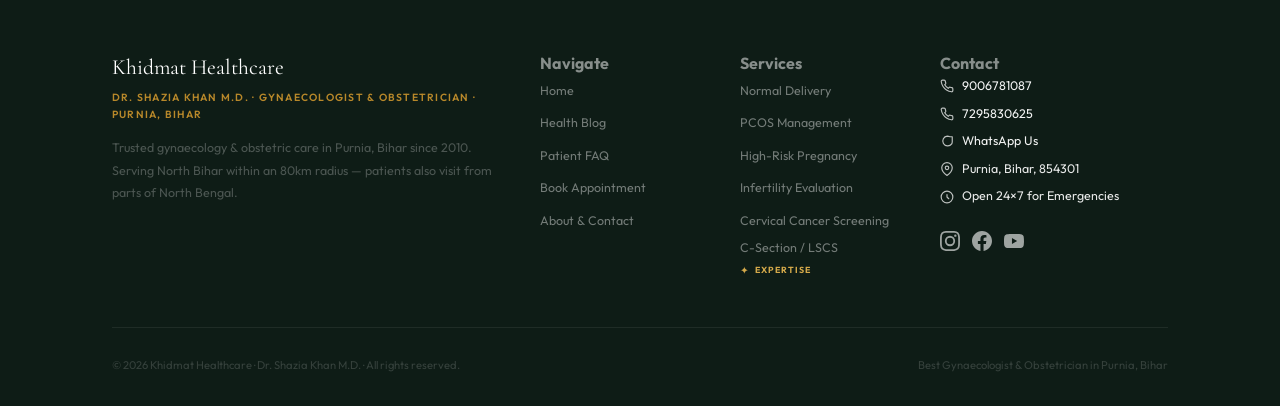
==== commit aae4bf9d: "Bust CSS cache to force updates" ====
--- a/index.html
+++ b/index.html
@@ -197,7 +197,7 @@
 <link rel="preconnect" href="https://fonts.gstatic.com" crossorigin>
 <link href="https://fonts.googleapis.com/css2?family=Cormorant+Garamond:ital,wght@0,300;0,400;0,500;0,600;0,700;1,300;1,400;1,500&family=Outfit:wght@300;400;500;600&display=swap" rel="stylesheet">
 
-<link rel="stylesheet" href="assets/css/style.css?v=17">
+<link rel="stylesheet" href="assets/css/style.css?v=18">
 </head>
 <body>
 
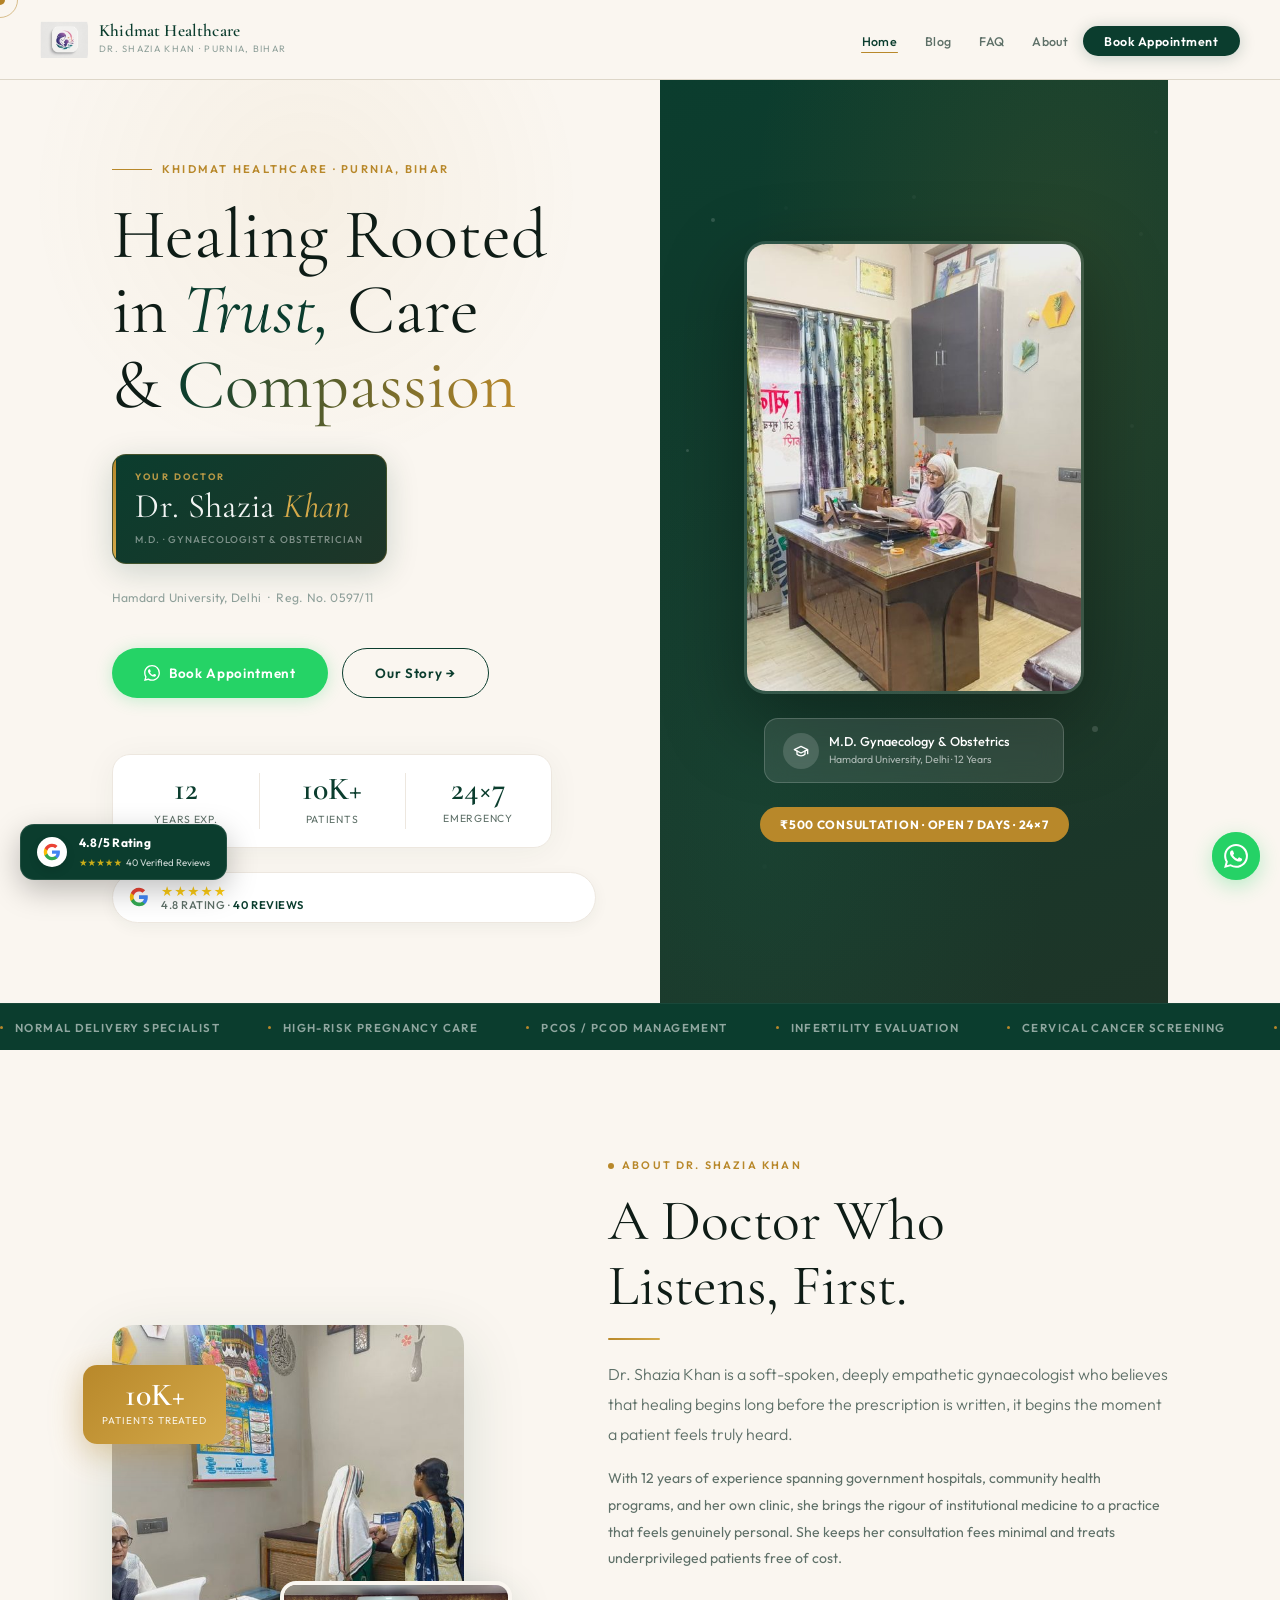
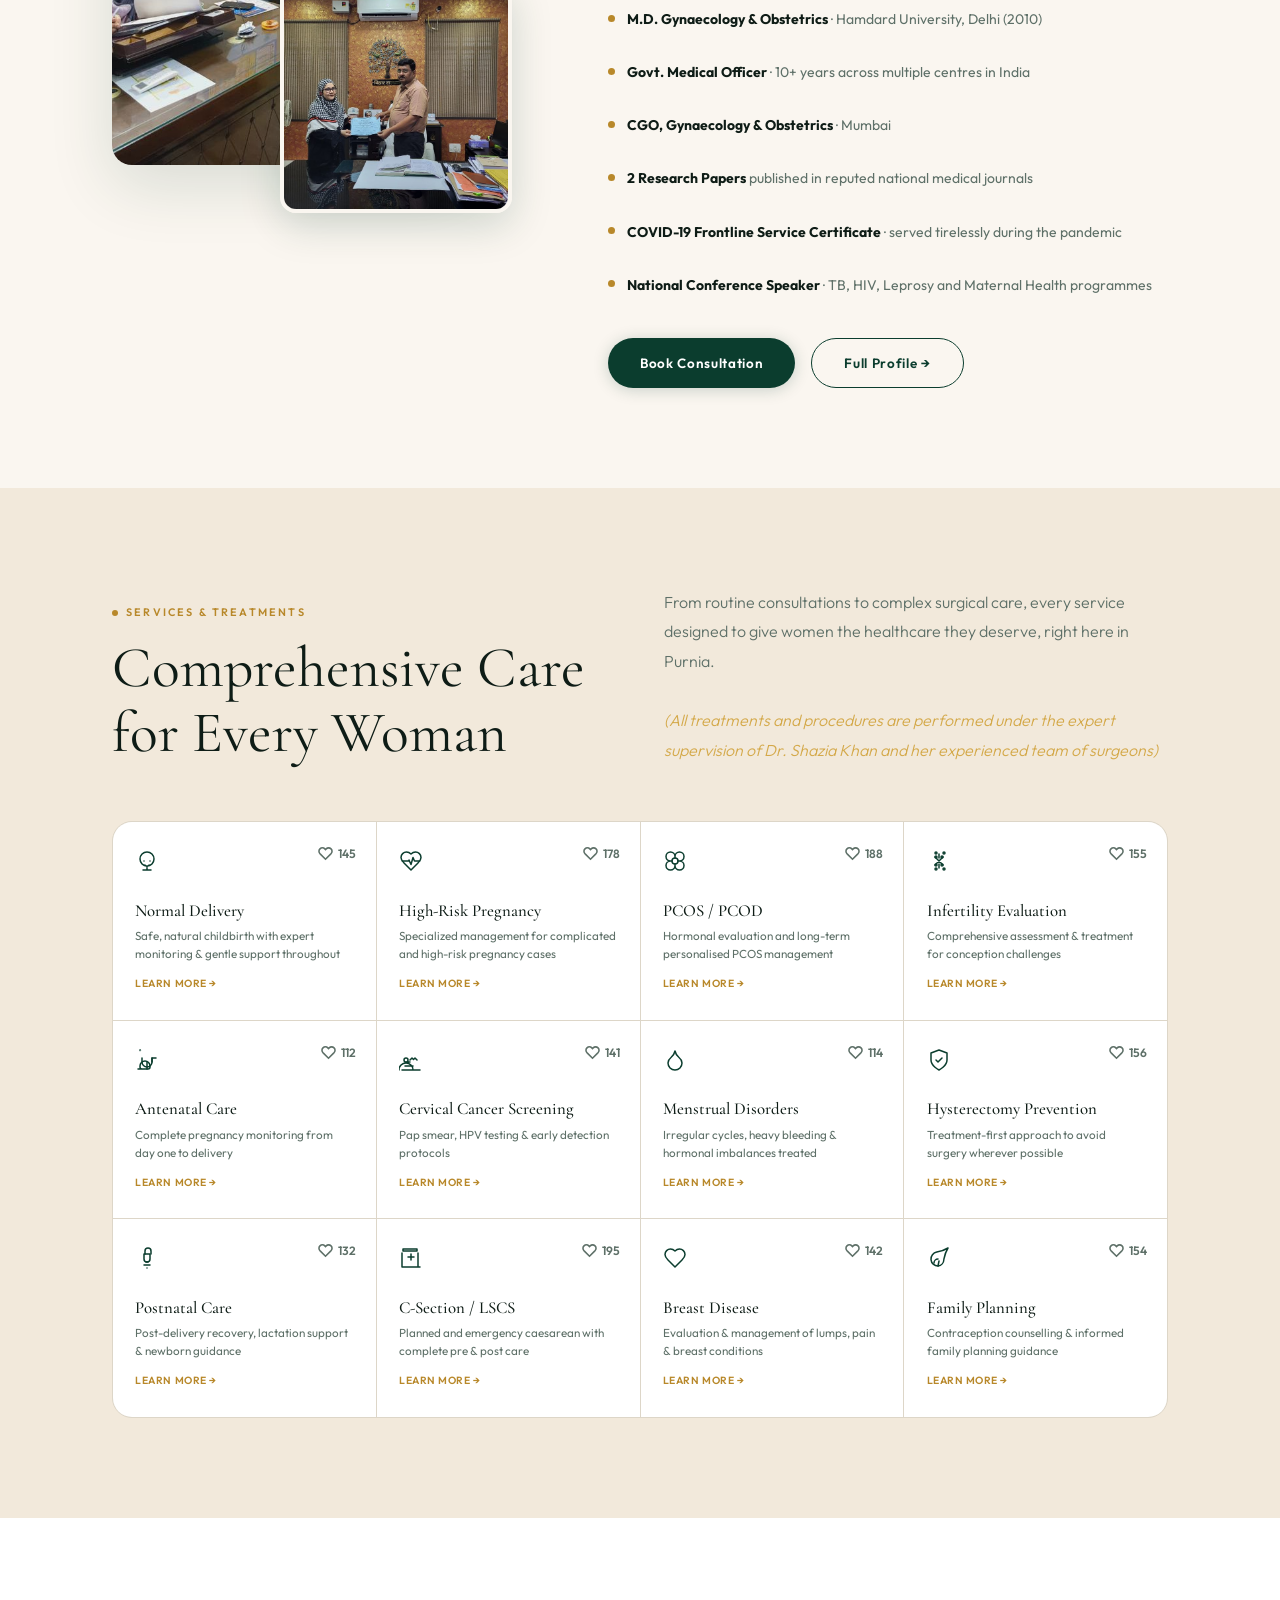
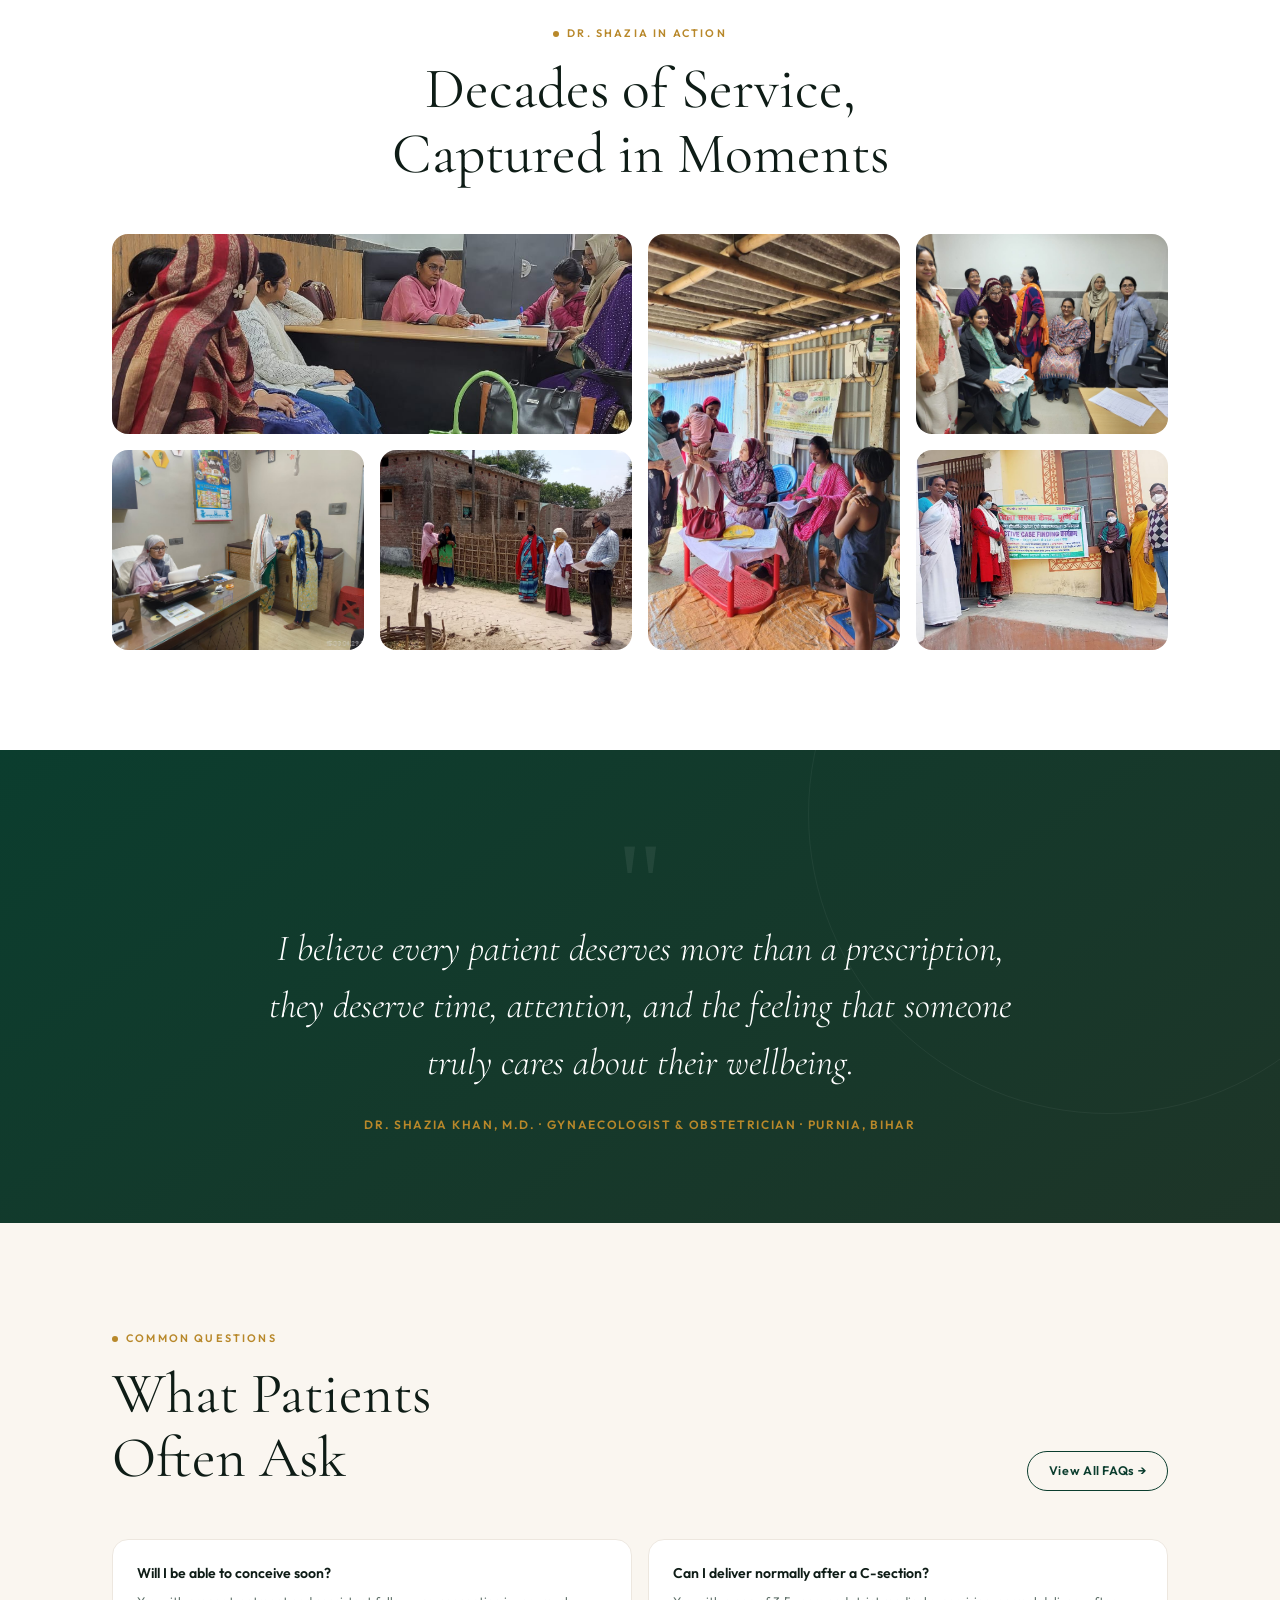
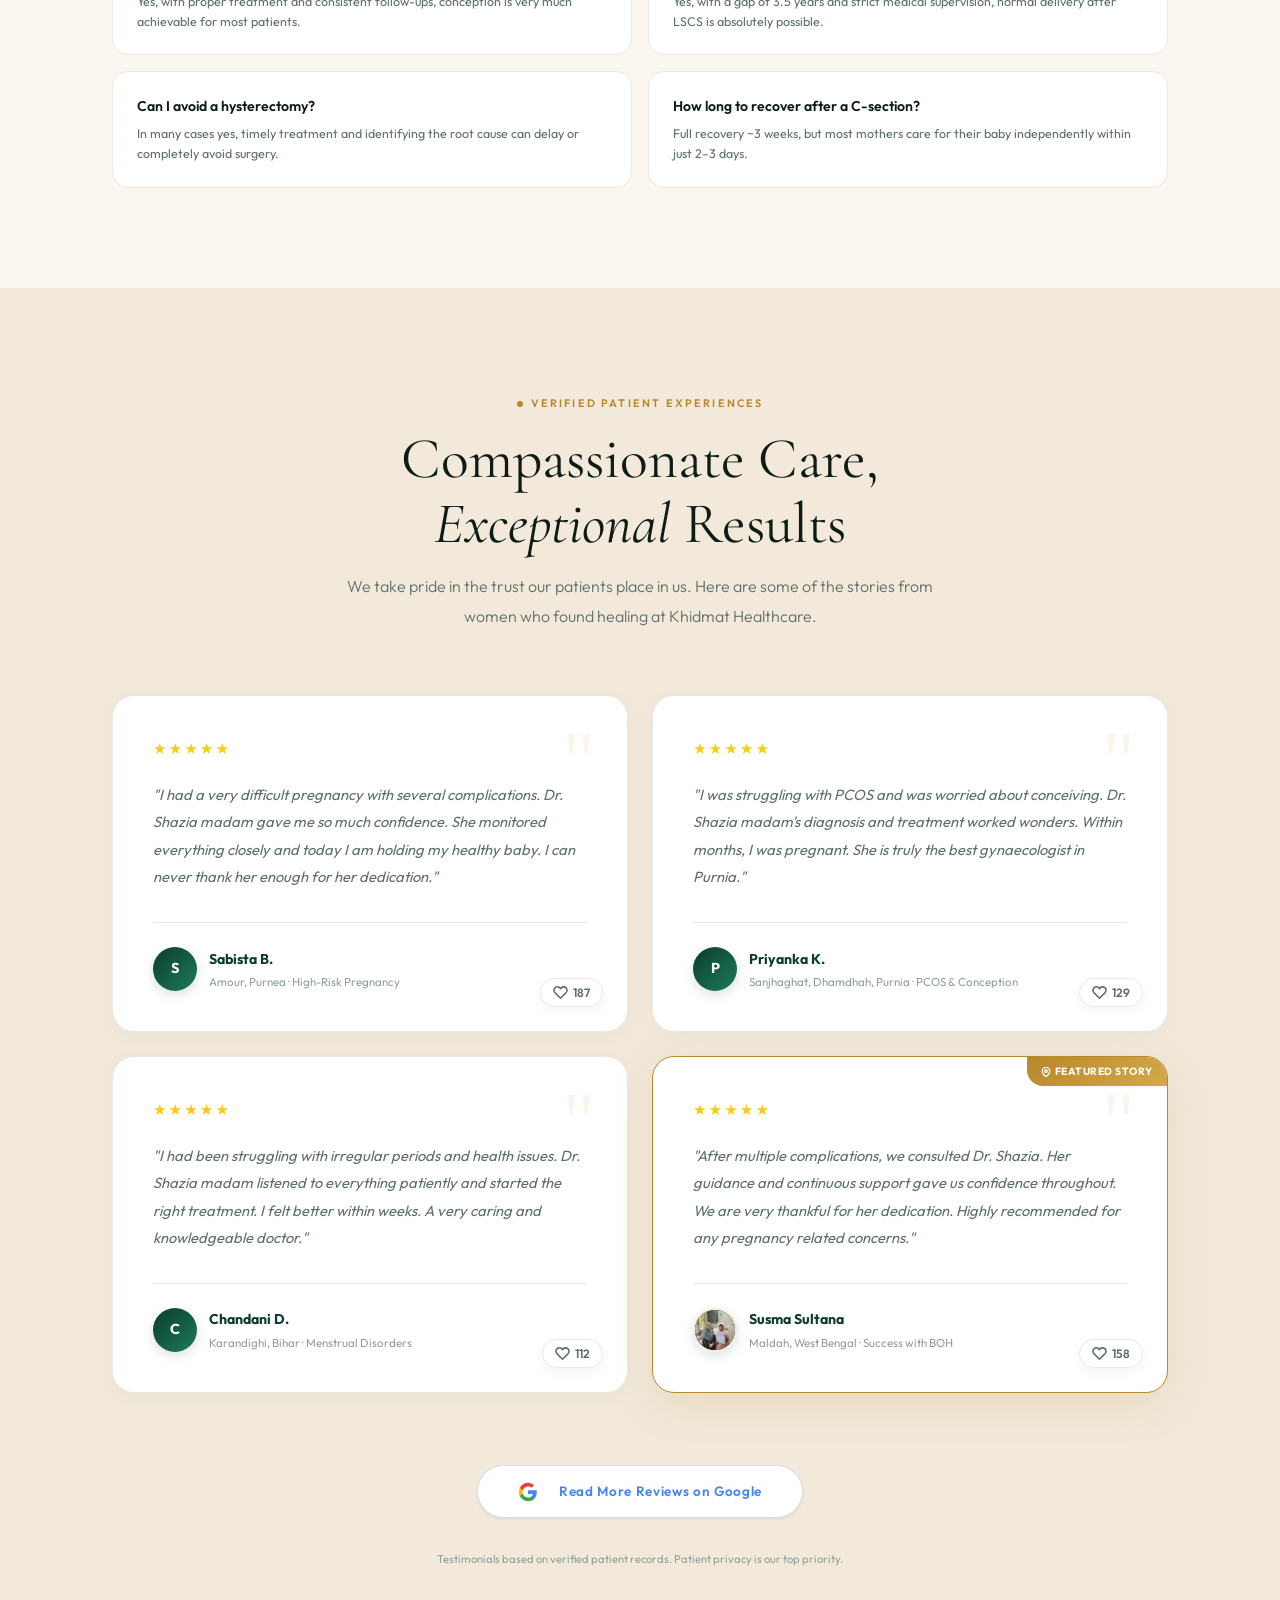
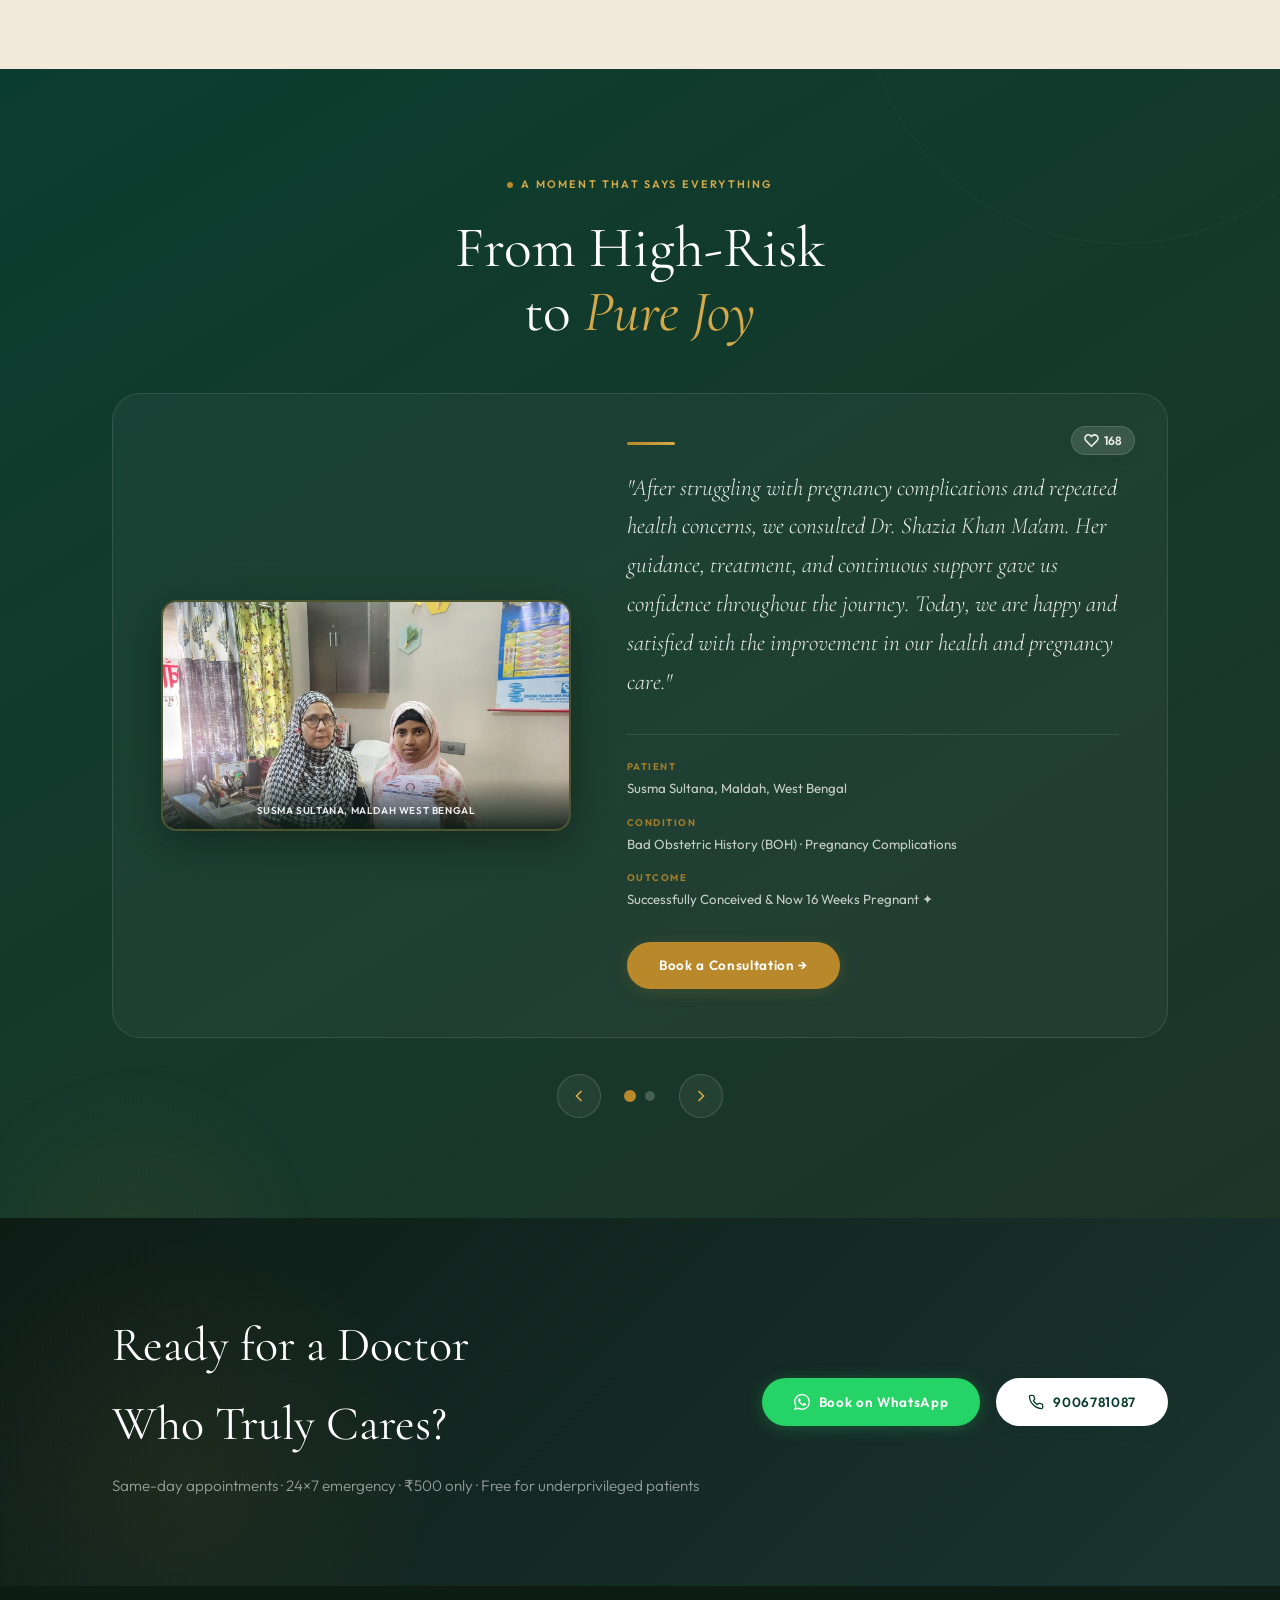
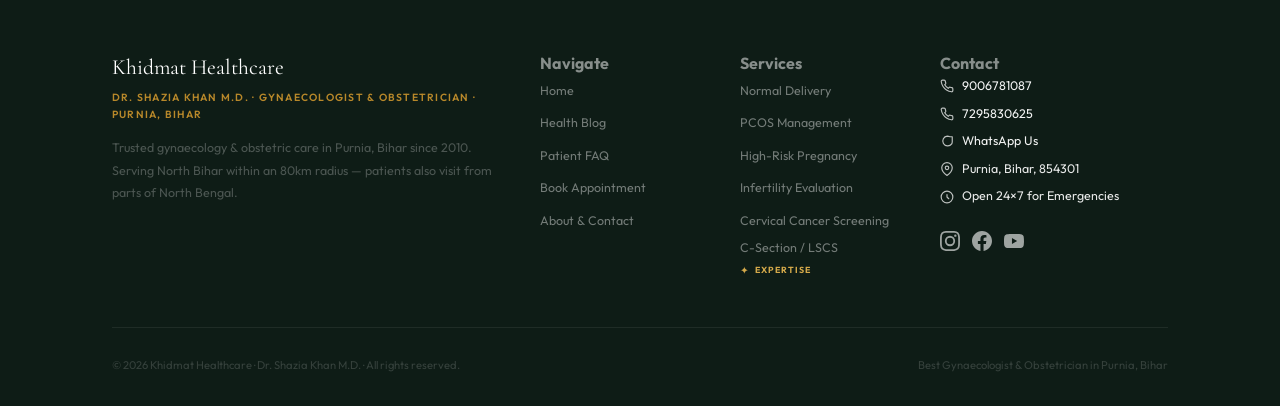
==== commit acb50bd4: "Update deployment timestamp and cache bust v19" ====
--- a/index.html
+++ b/index.html
@@ -1,7 +1,7 @@
 <!DOCTYPE html>
 <html lang="en">
 <head>
-<!-- DEPLOY_TS: 2026-05-13_13:40 -->
+<!-- DEPLOY_TS: 2026-05-16_01:33 -->
 <meta charset="UTF-8">
 <meta name="viewport" content="width=device-width, initial-scale=1.0">
 
@@ -197,7 +197,7 @@
 <link rel="preconnect" href="https://fonts.gstatic.com" crossorigin>
 <link href="https://fonts.googleapis.com/css2?family=Cormorant+Garamond:ital,wght@0,300;0,400;0,500;0,600;0,700;1,300;1,400;1,500&family=Outfit:wght@300;400;500;600&display=swap" rel="stylesheet">
 
-<link rel="stylesheet" href="assets/css/style.css?v=18">
+<link rel="stylesheet" href="assets/css/style.css?v=19">
 </head>
 <body>
 
@@ -1006,7 +1006,7 @@
 <div class="page" id="page-svc-breast"></div>
 <div class="page" id="page-svc-family"></div>
 
-<script src="assets/js/main.js?v=6"></script>
+<script src="assets/js/main.js?v=7"></script>
 <script src="assets/js/svc-renderer.js"></script>
 <script>
 window.addEventListener('load', () => {
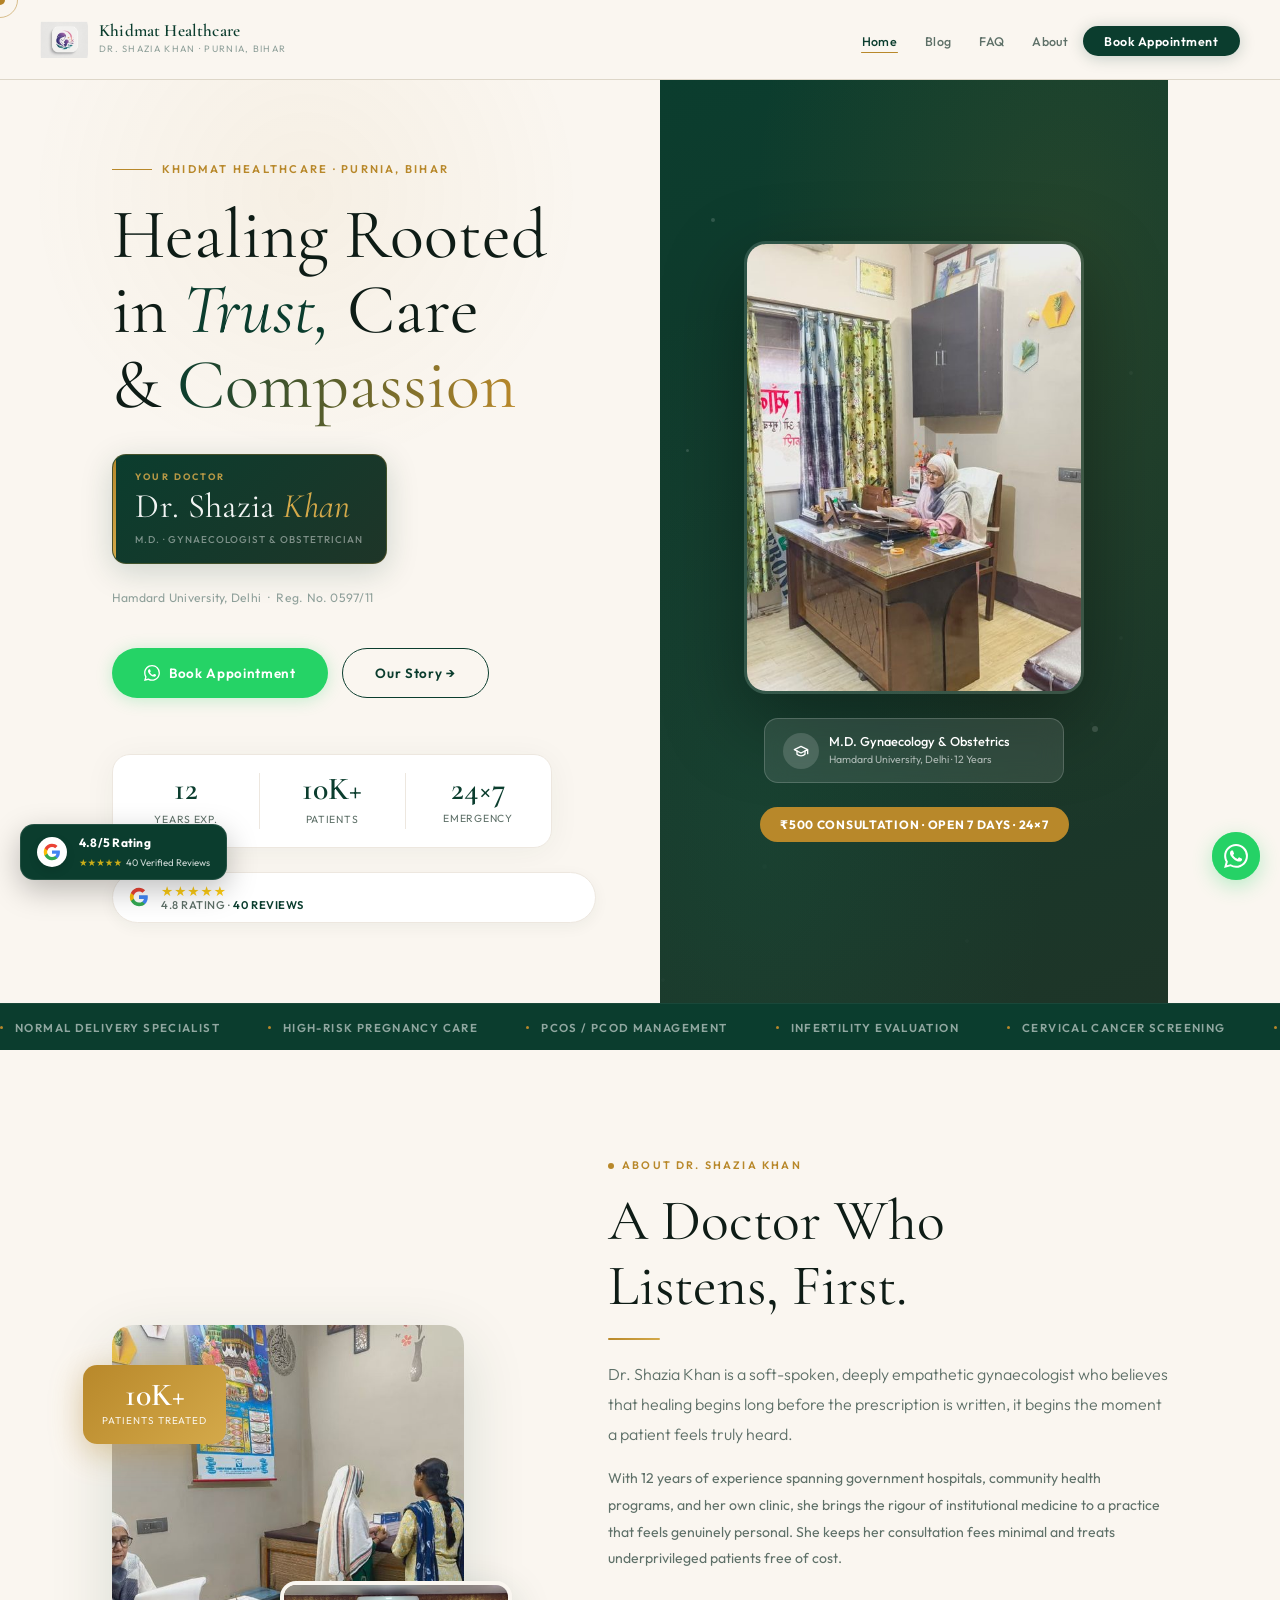
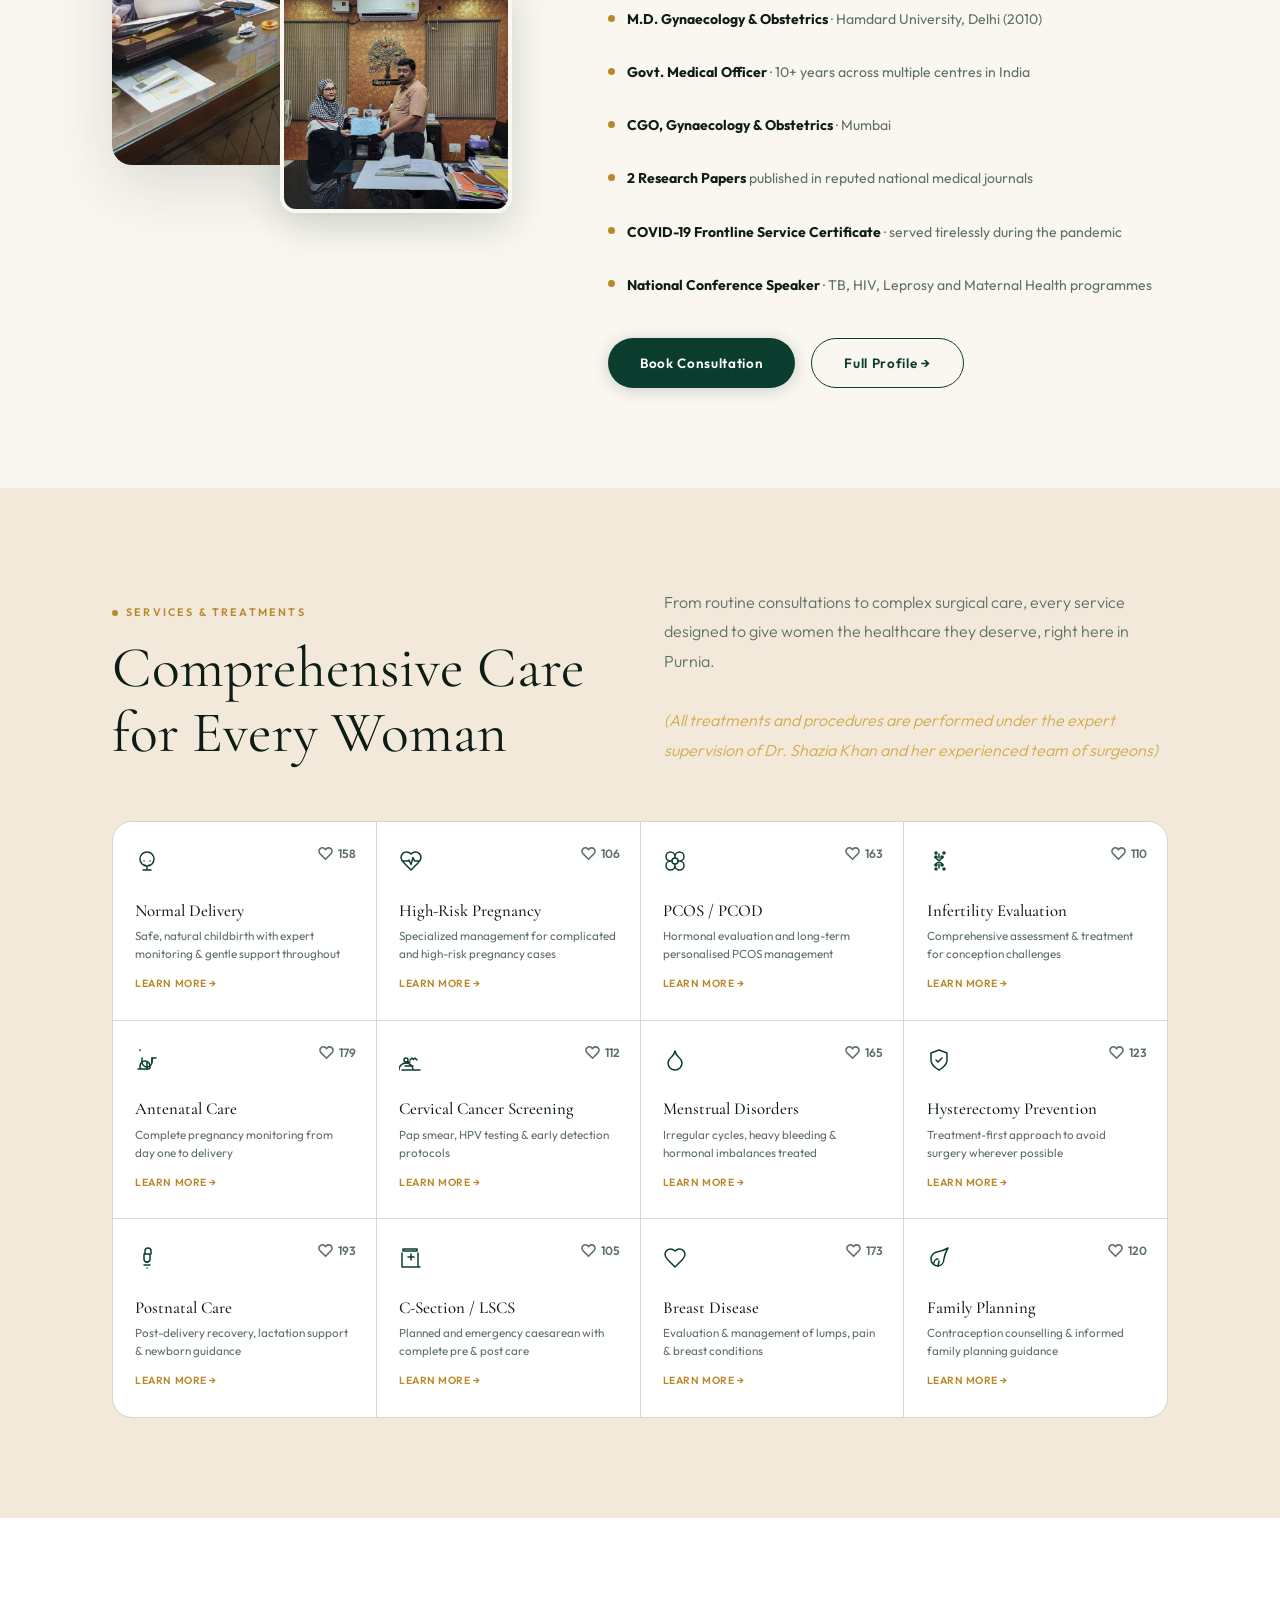
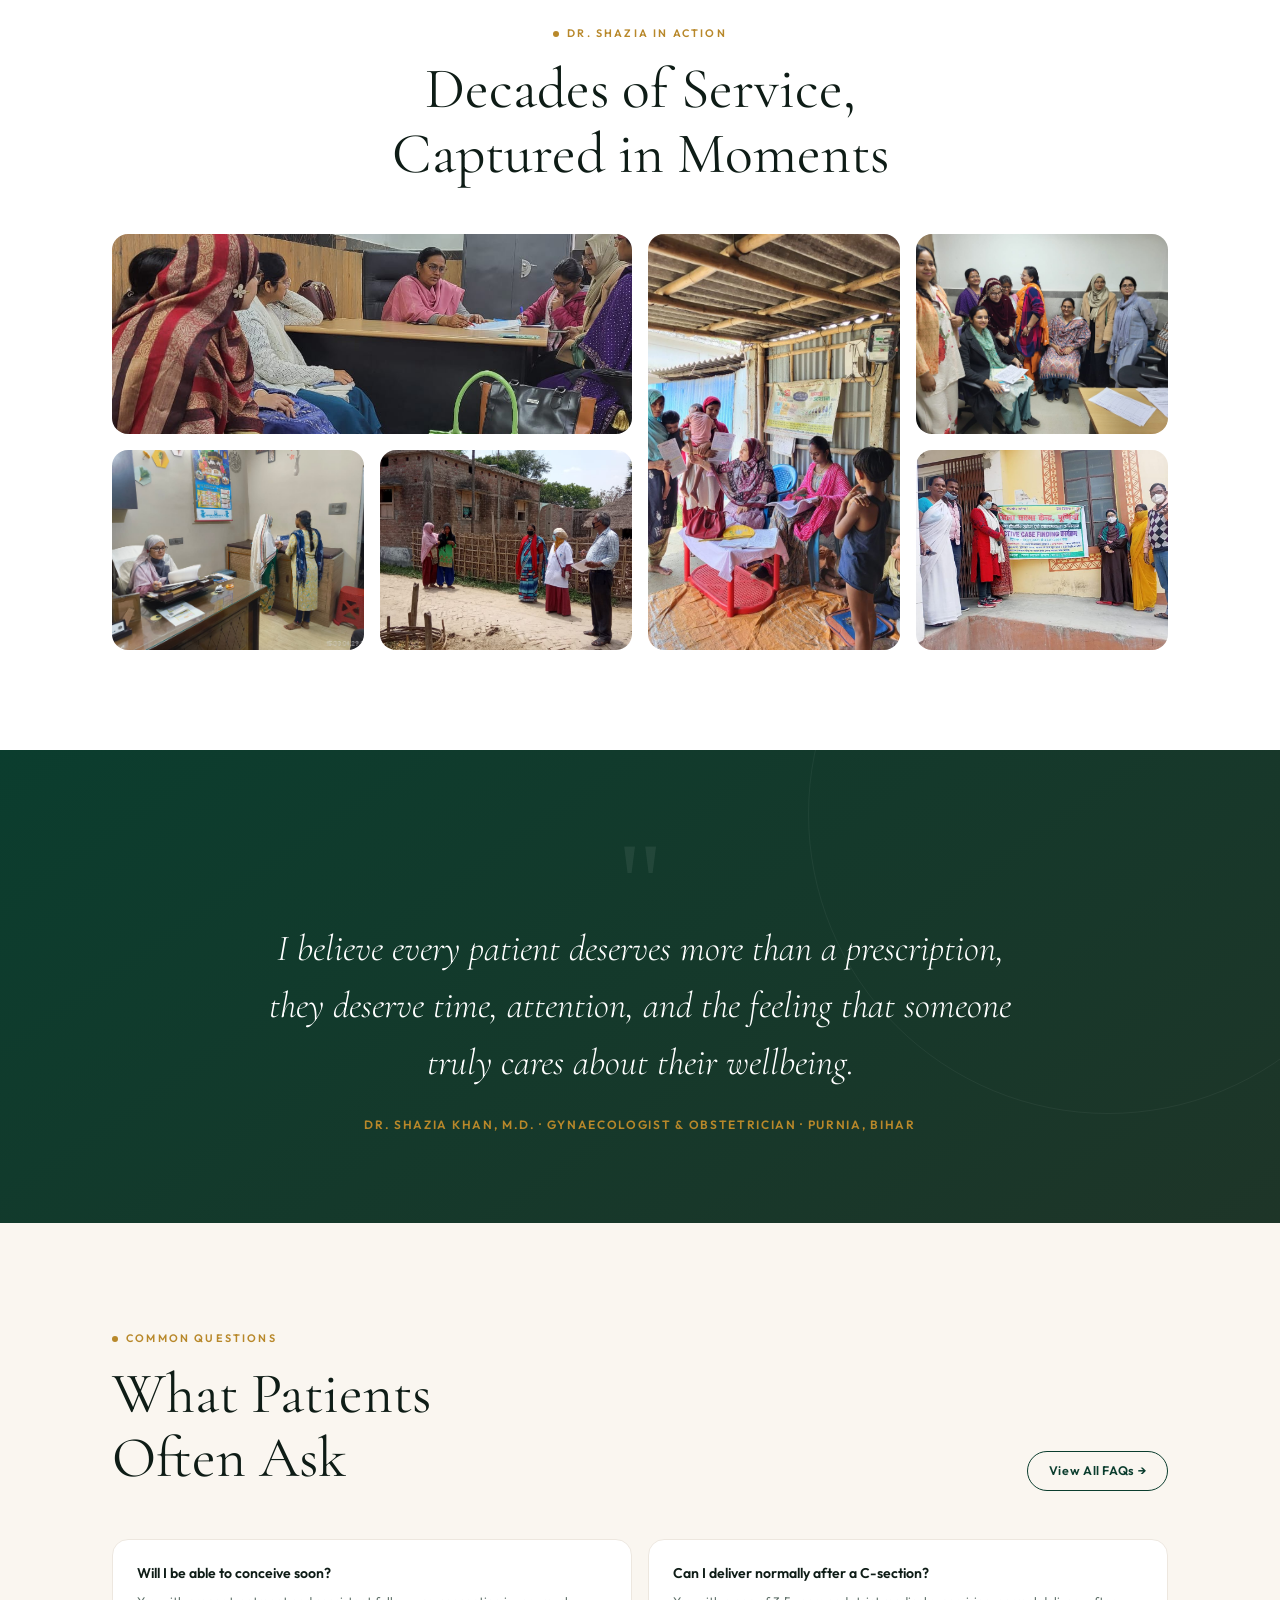
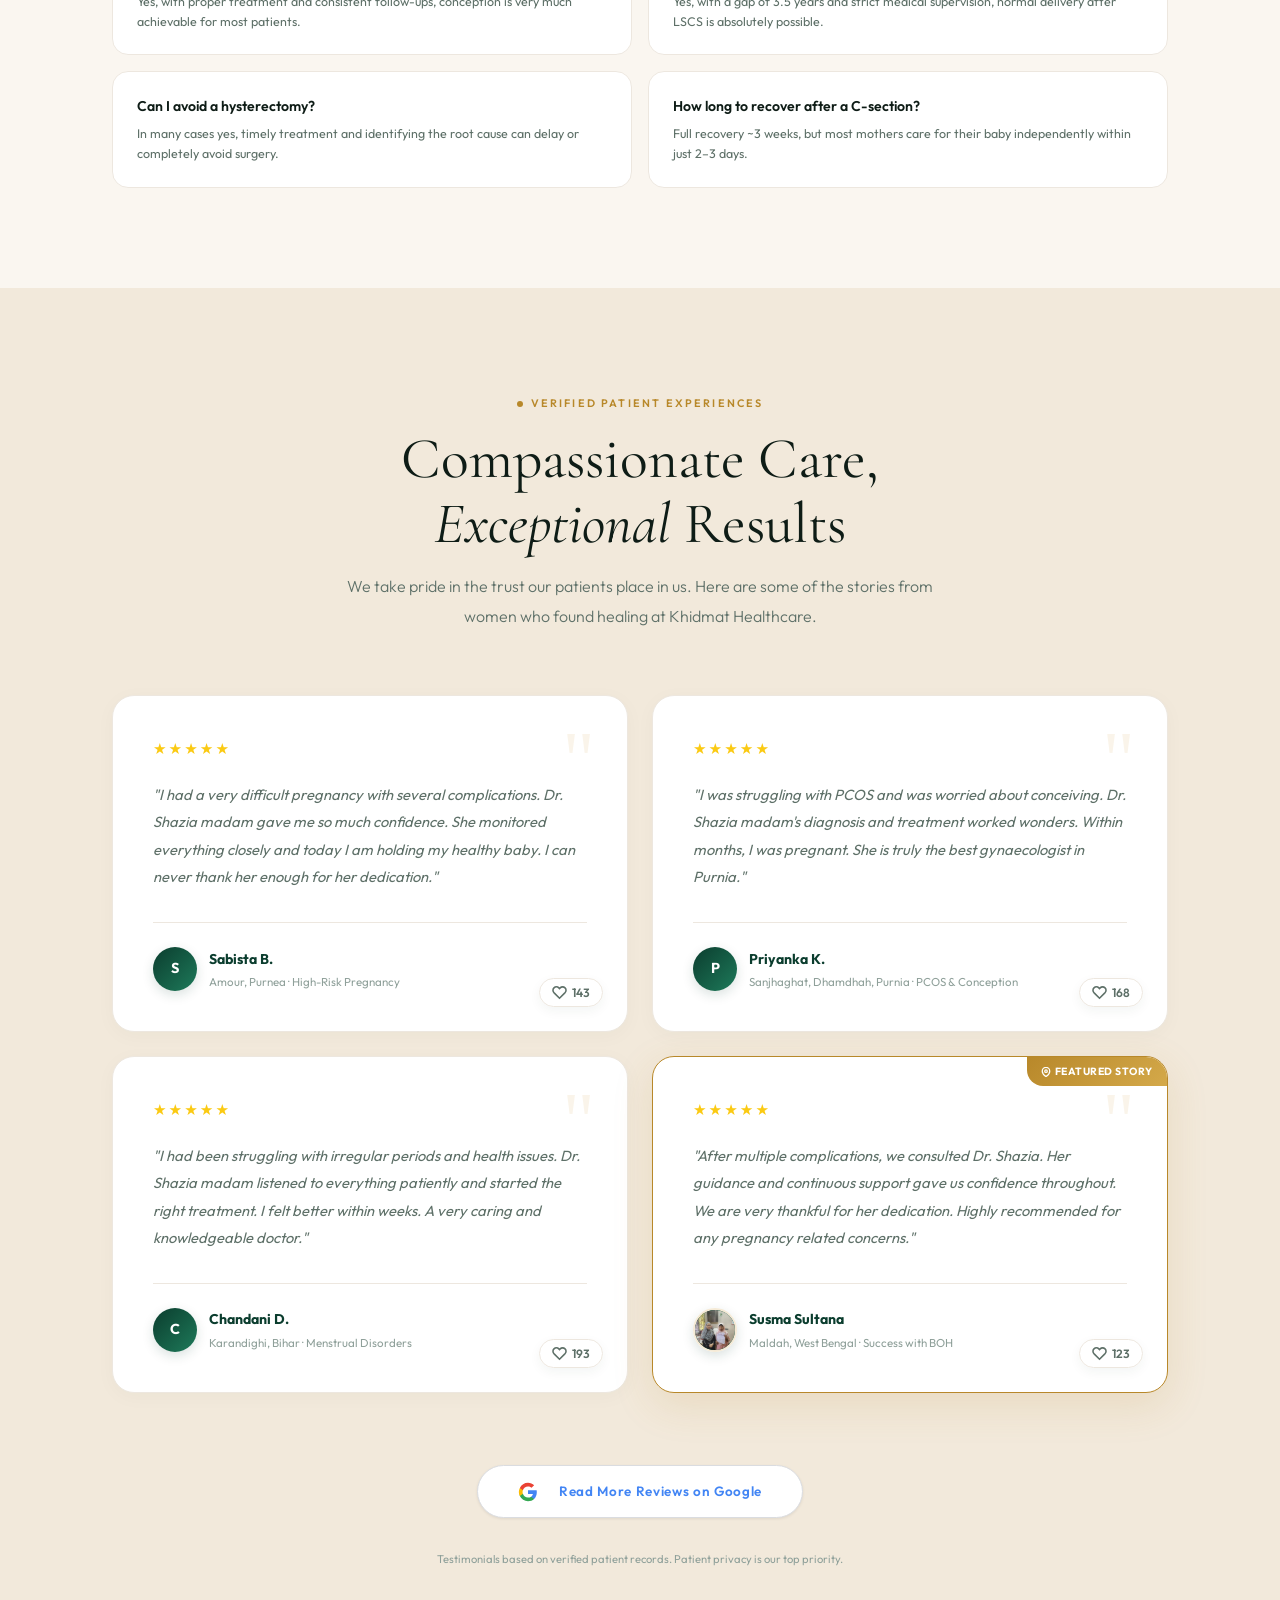
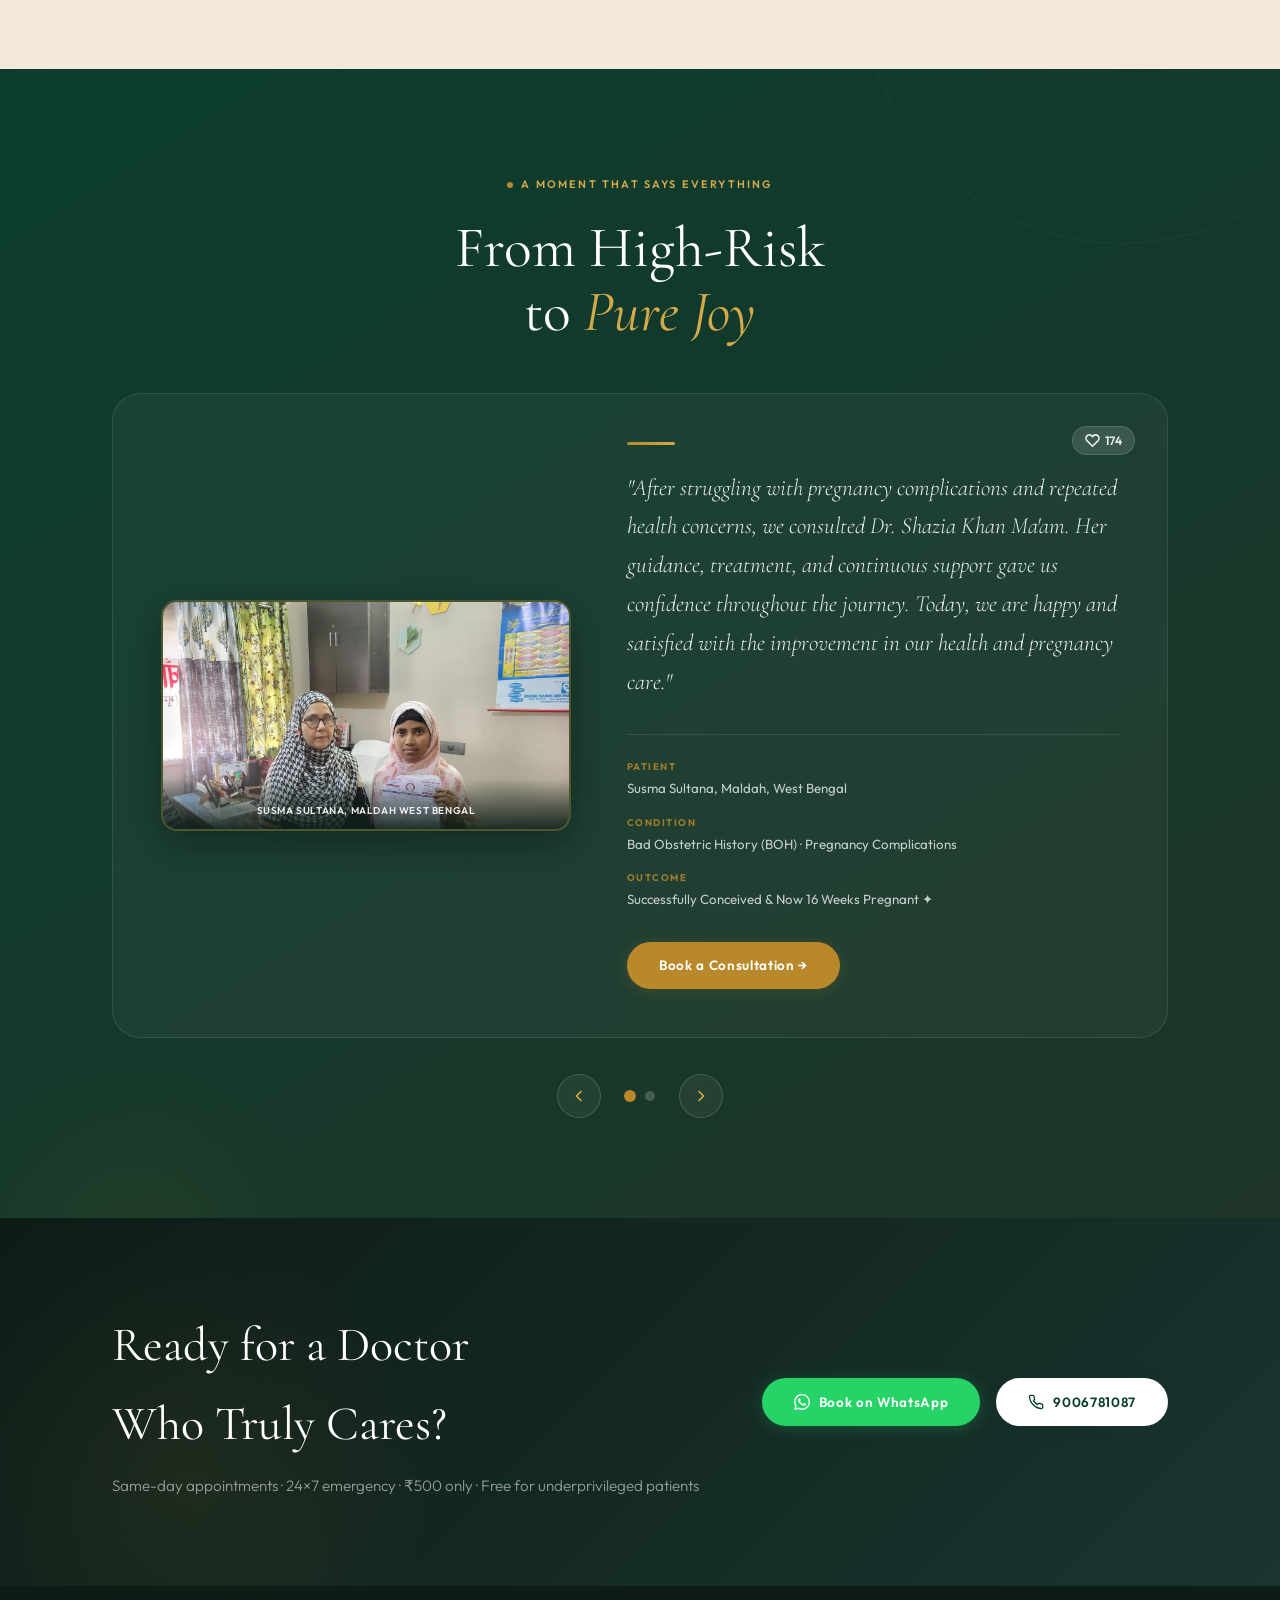
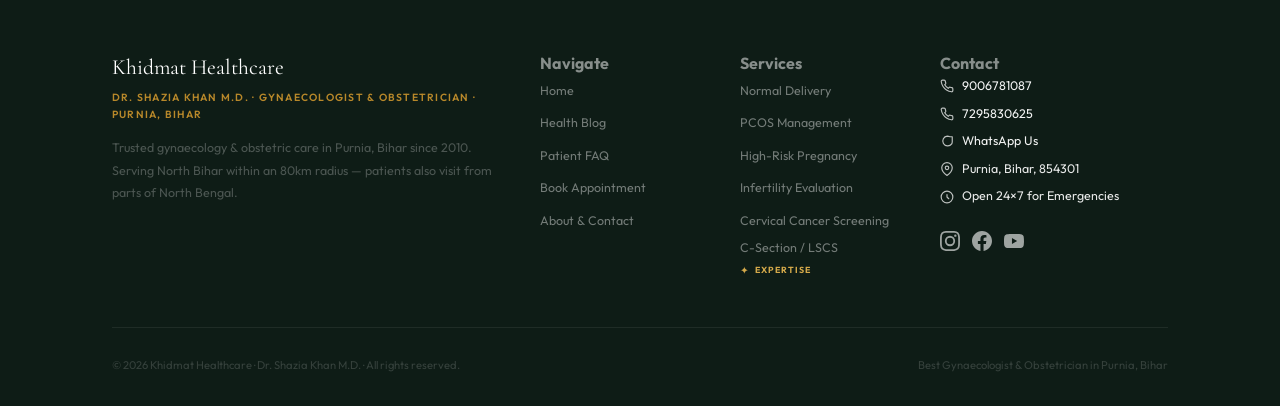
==== commit dbbb4699: "Trigger: New Vercel Deployment" ====
--- a/index.html
+++ b/index.html
@@ -1,7 +1,7 @@
 <!DOCTYPE html>
 <html lang="en">
 <head>
-<!-- DEPLOY_TS: 2026-05-16_01:33 -->
+<!-- DEPLOY_TS: 2026-05-16_12:35 -->
 <meta charset="UTF-8">
 <meta name="viewport" content="width=device-width, initial-scale=1.0">
 
